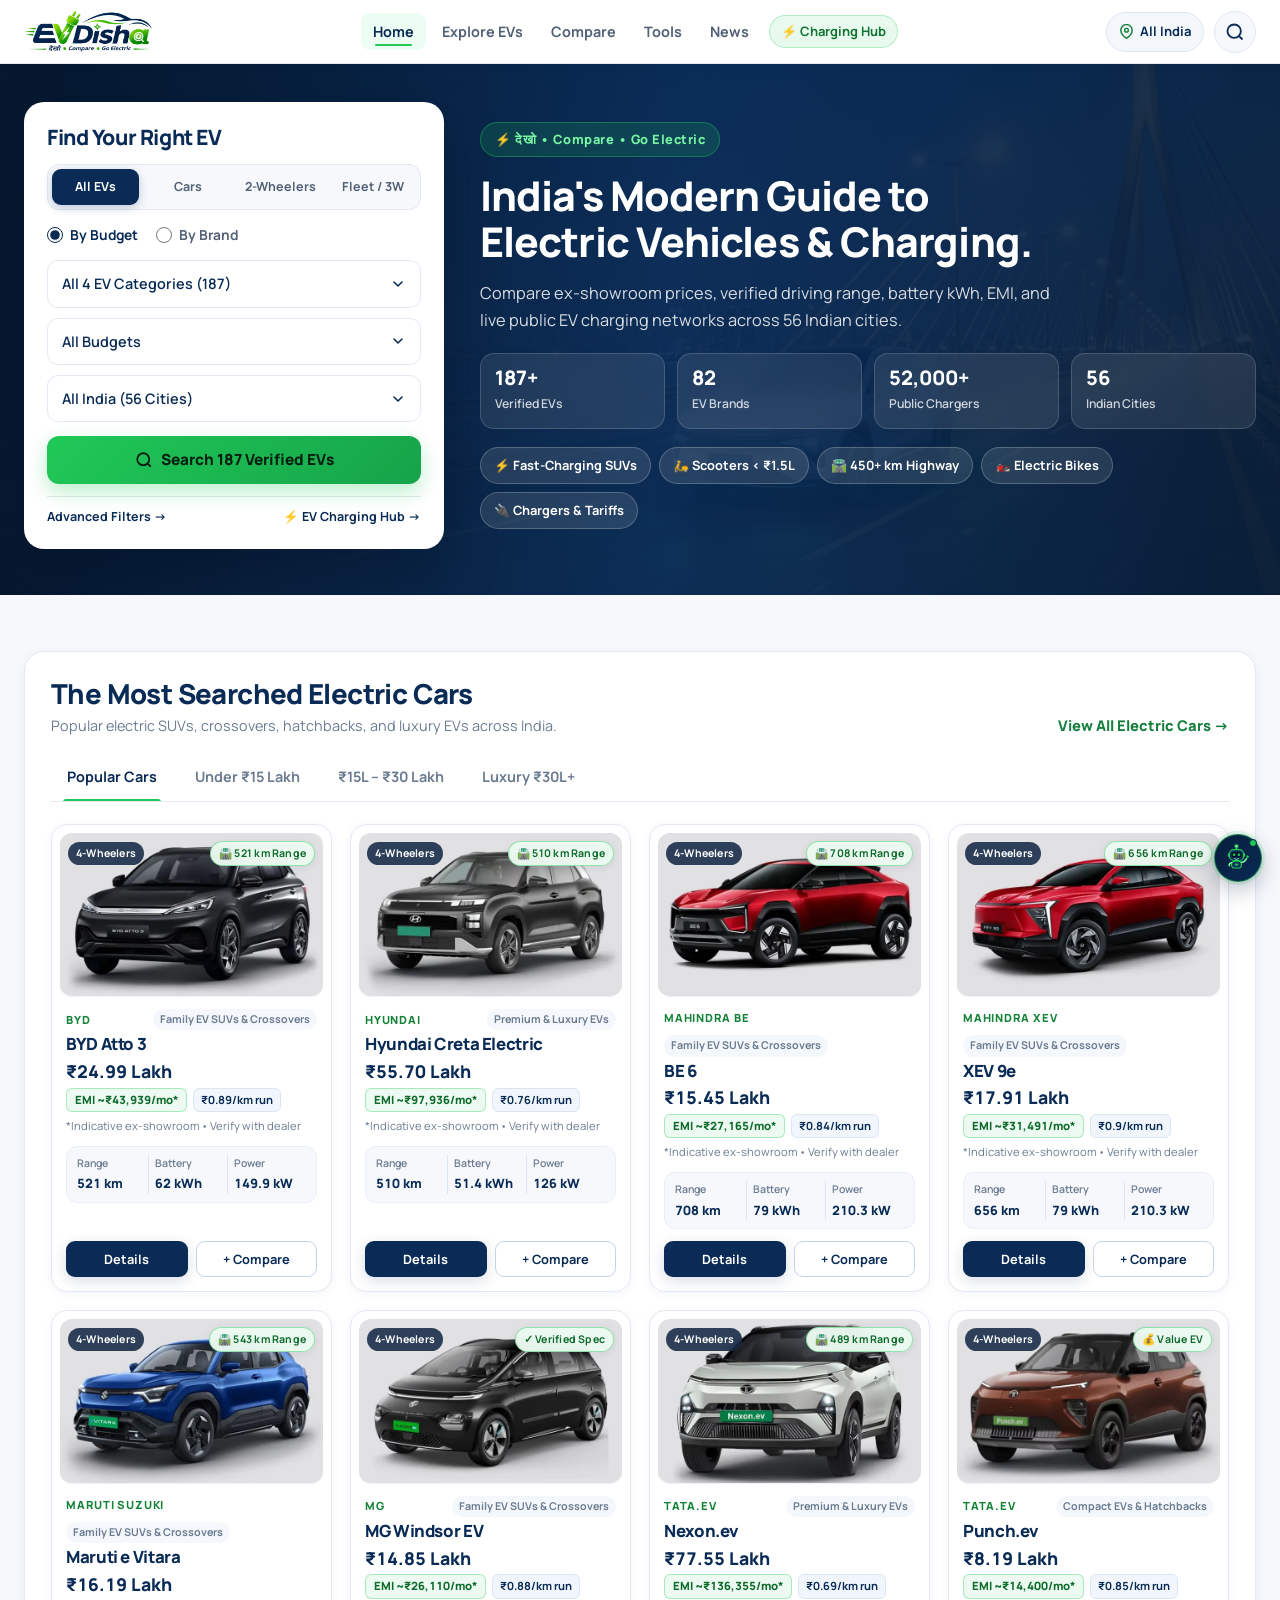
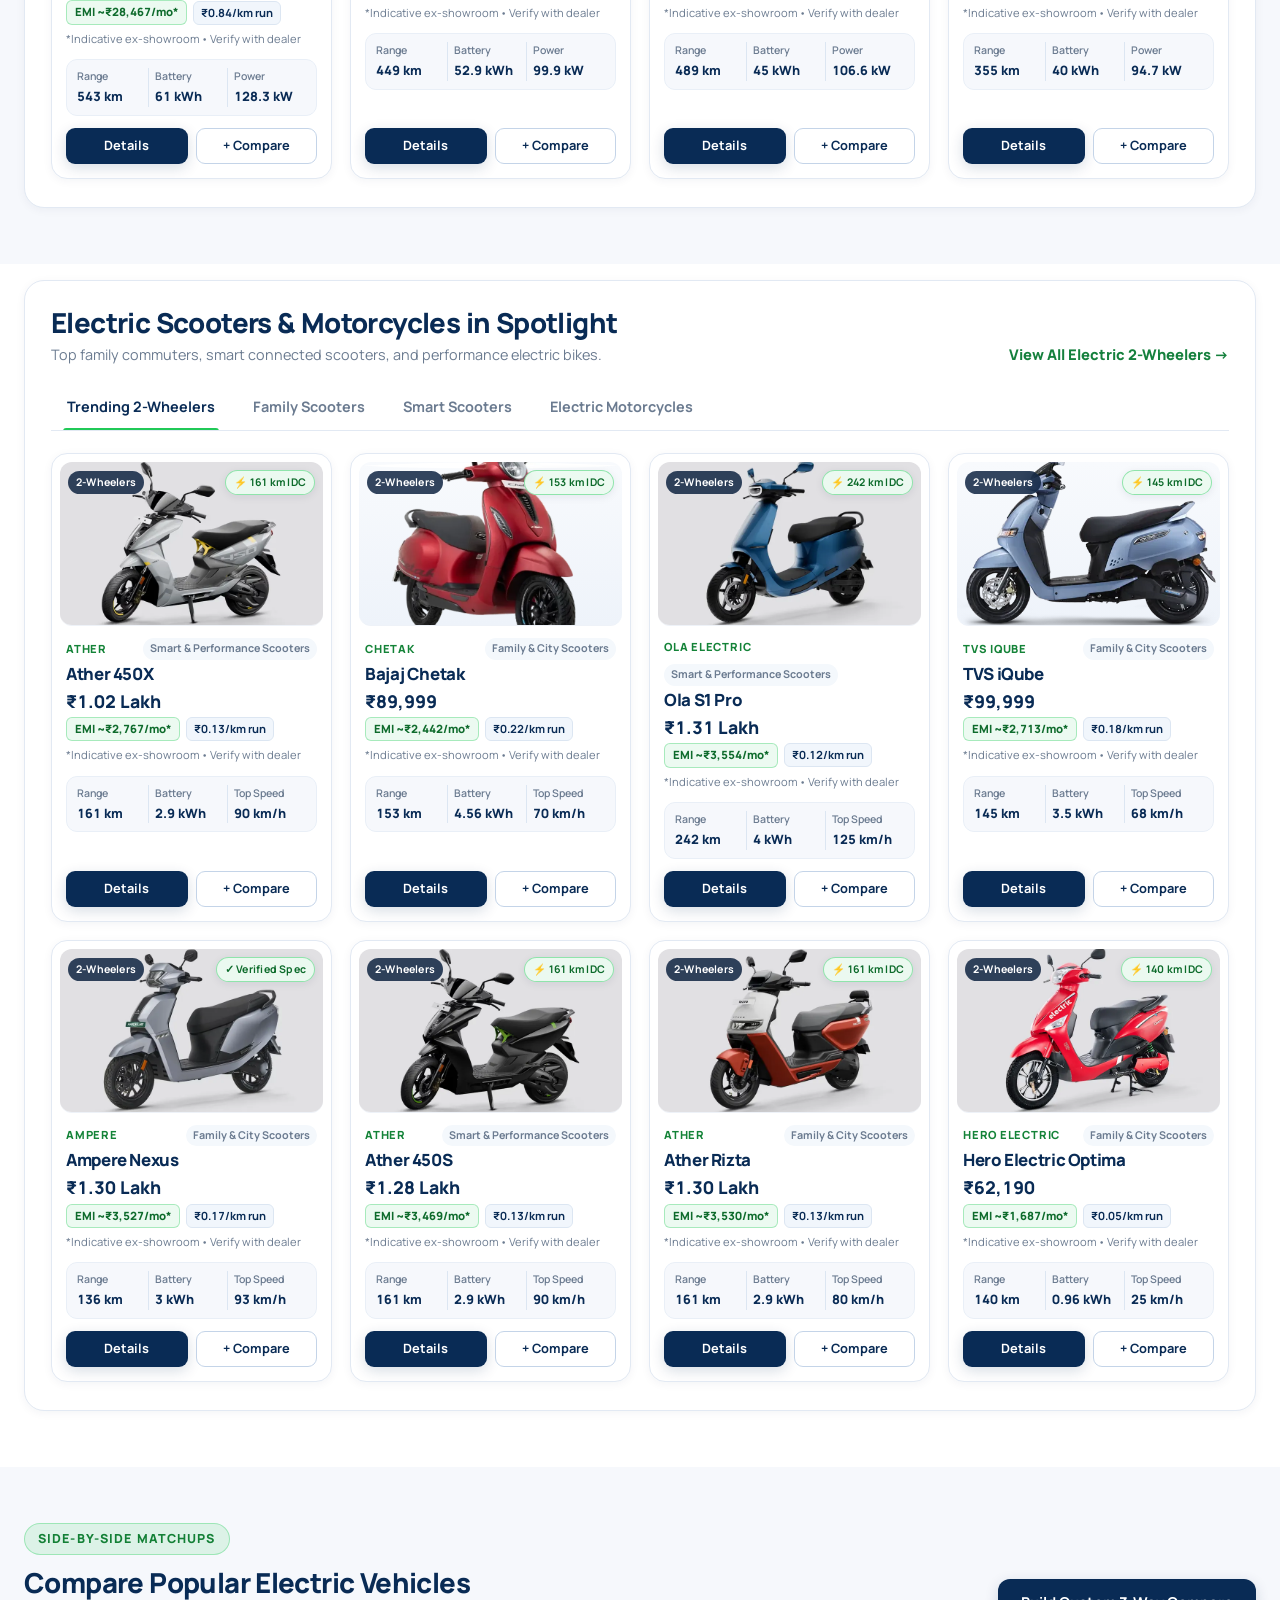
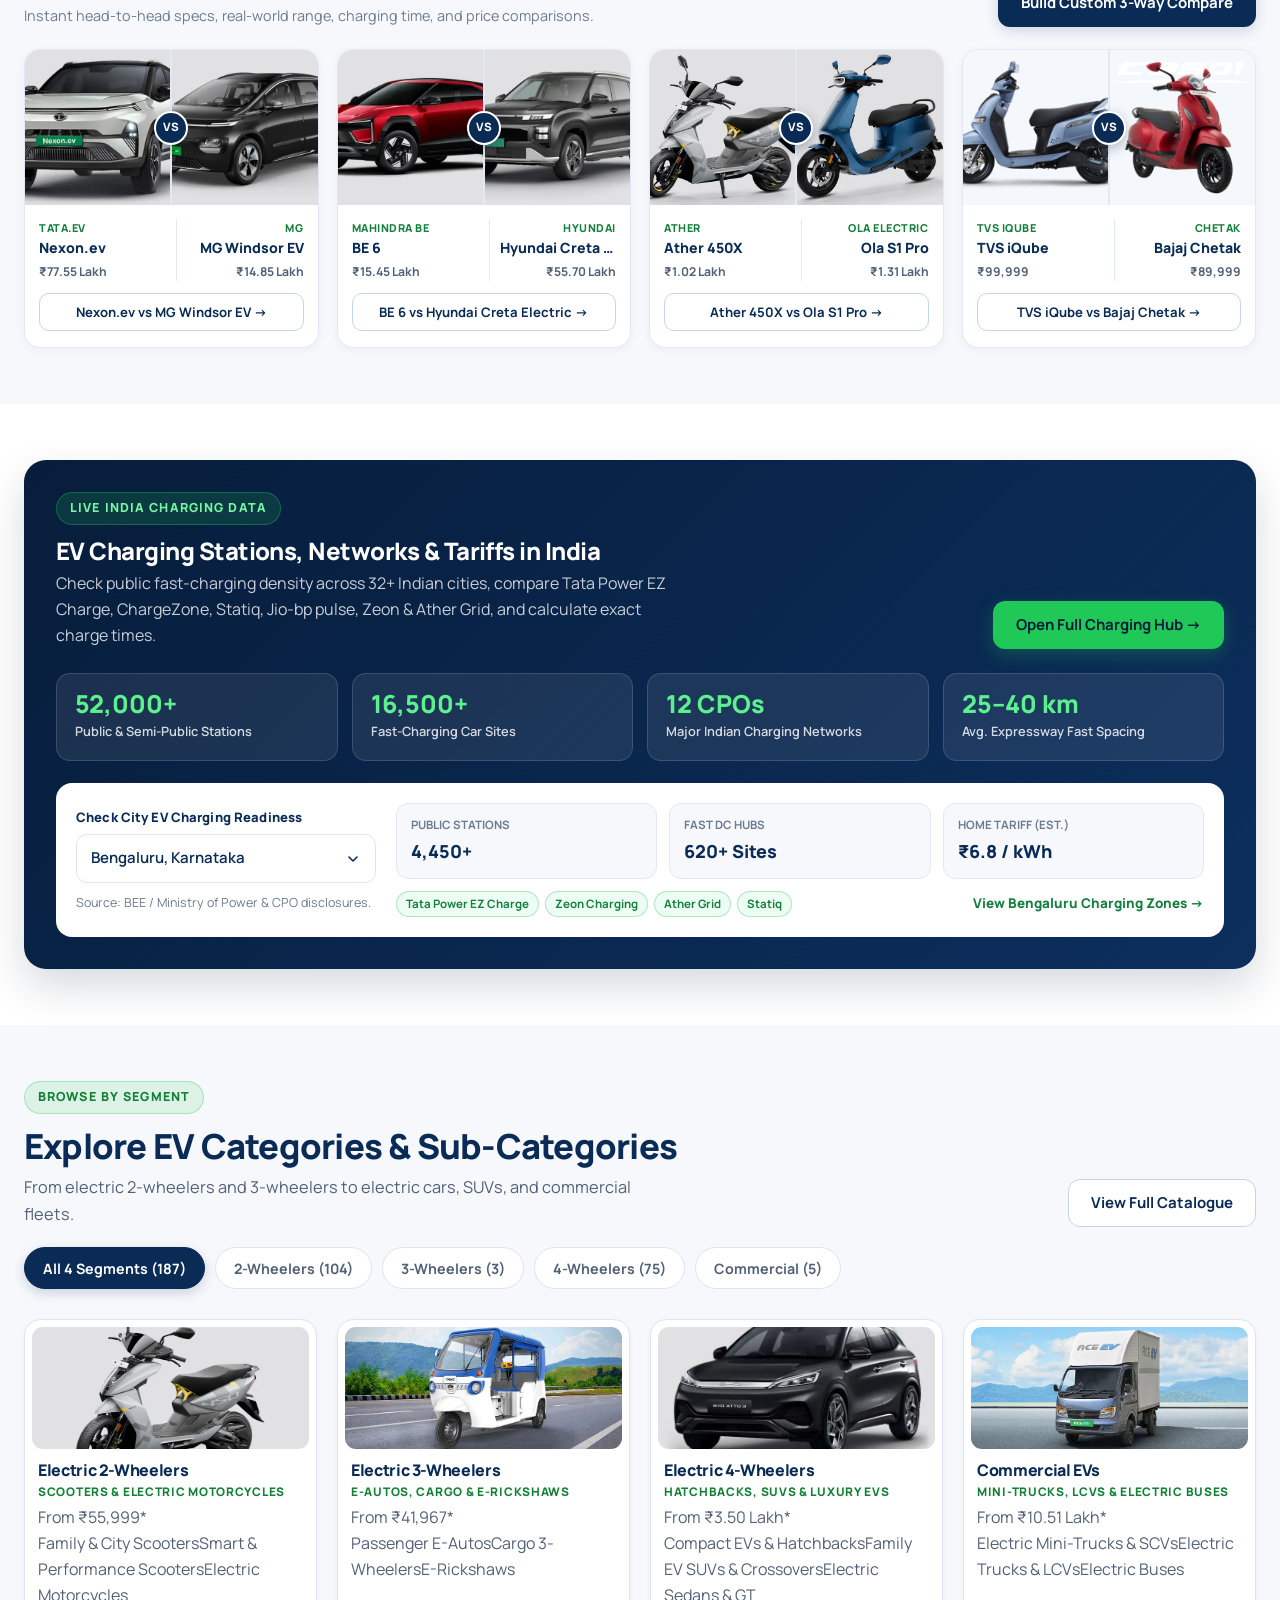
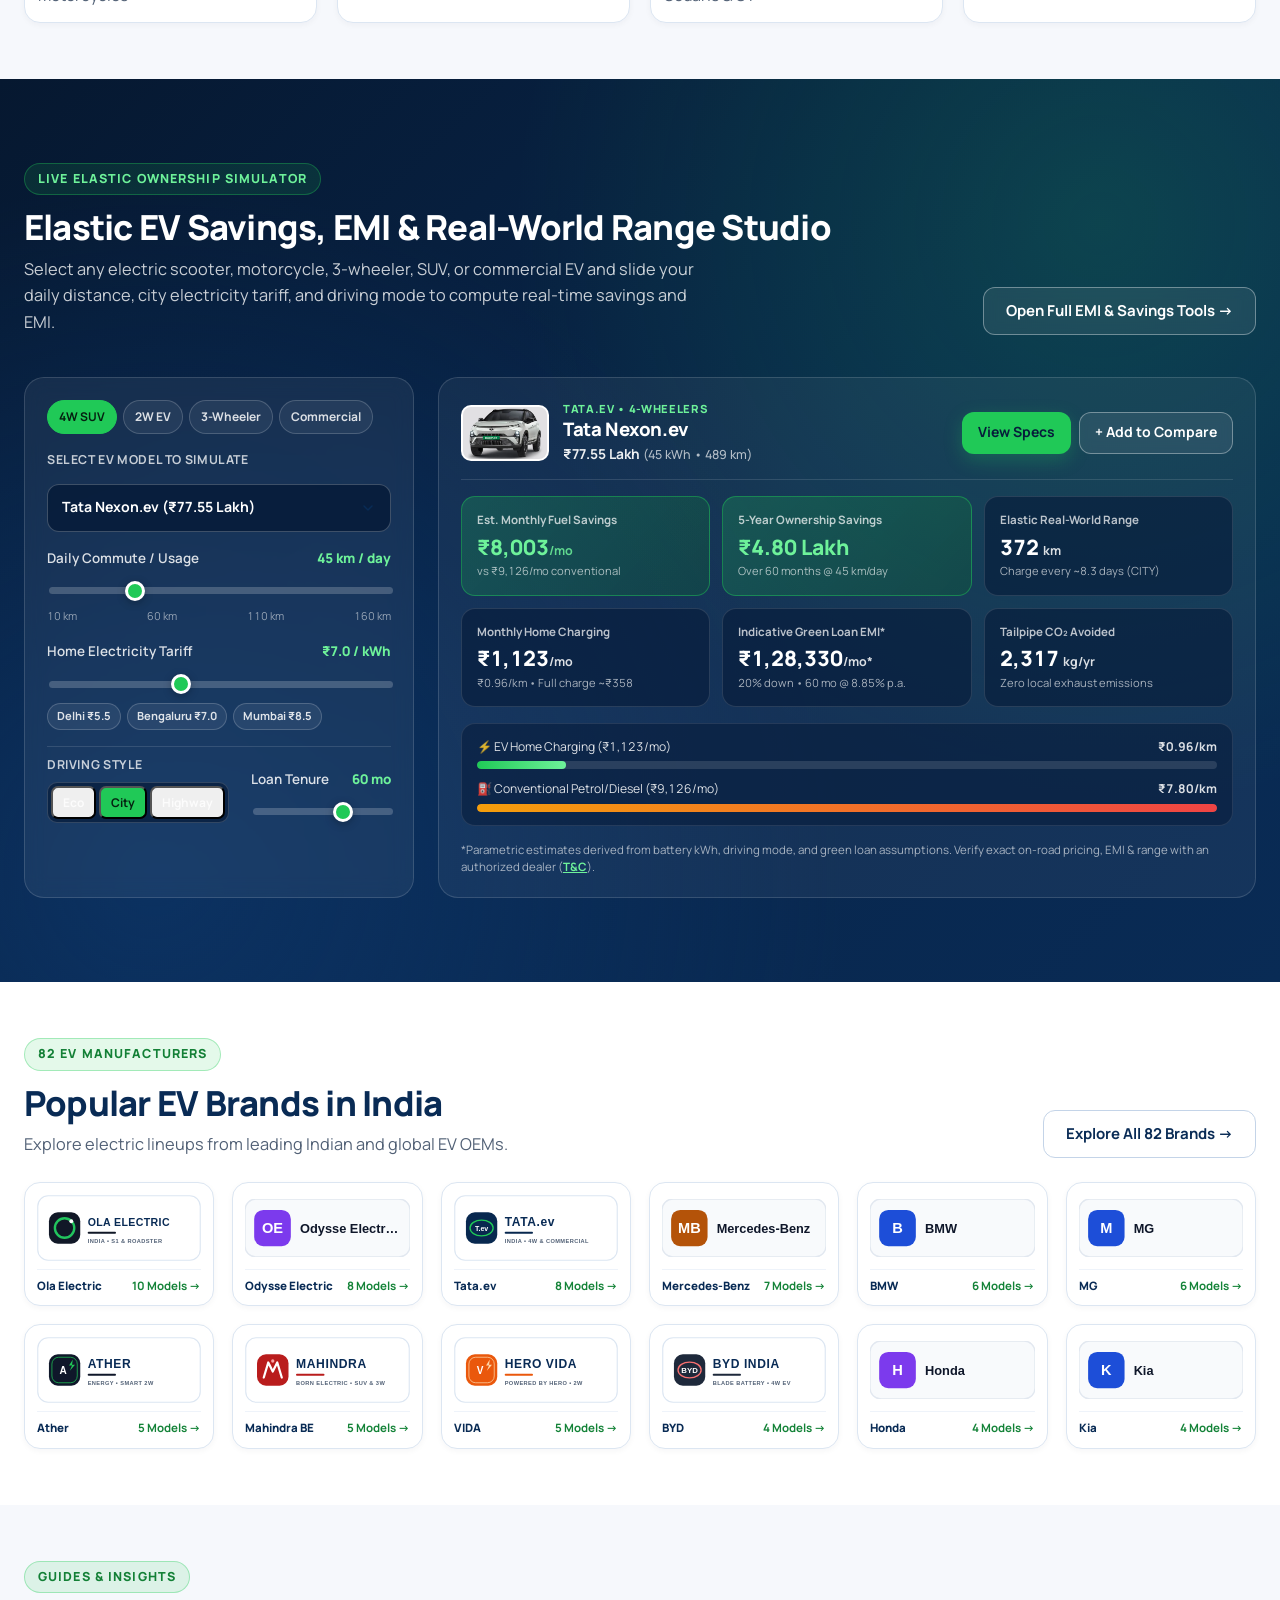
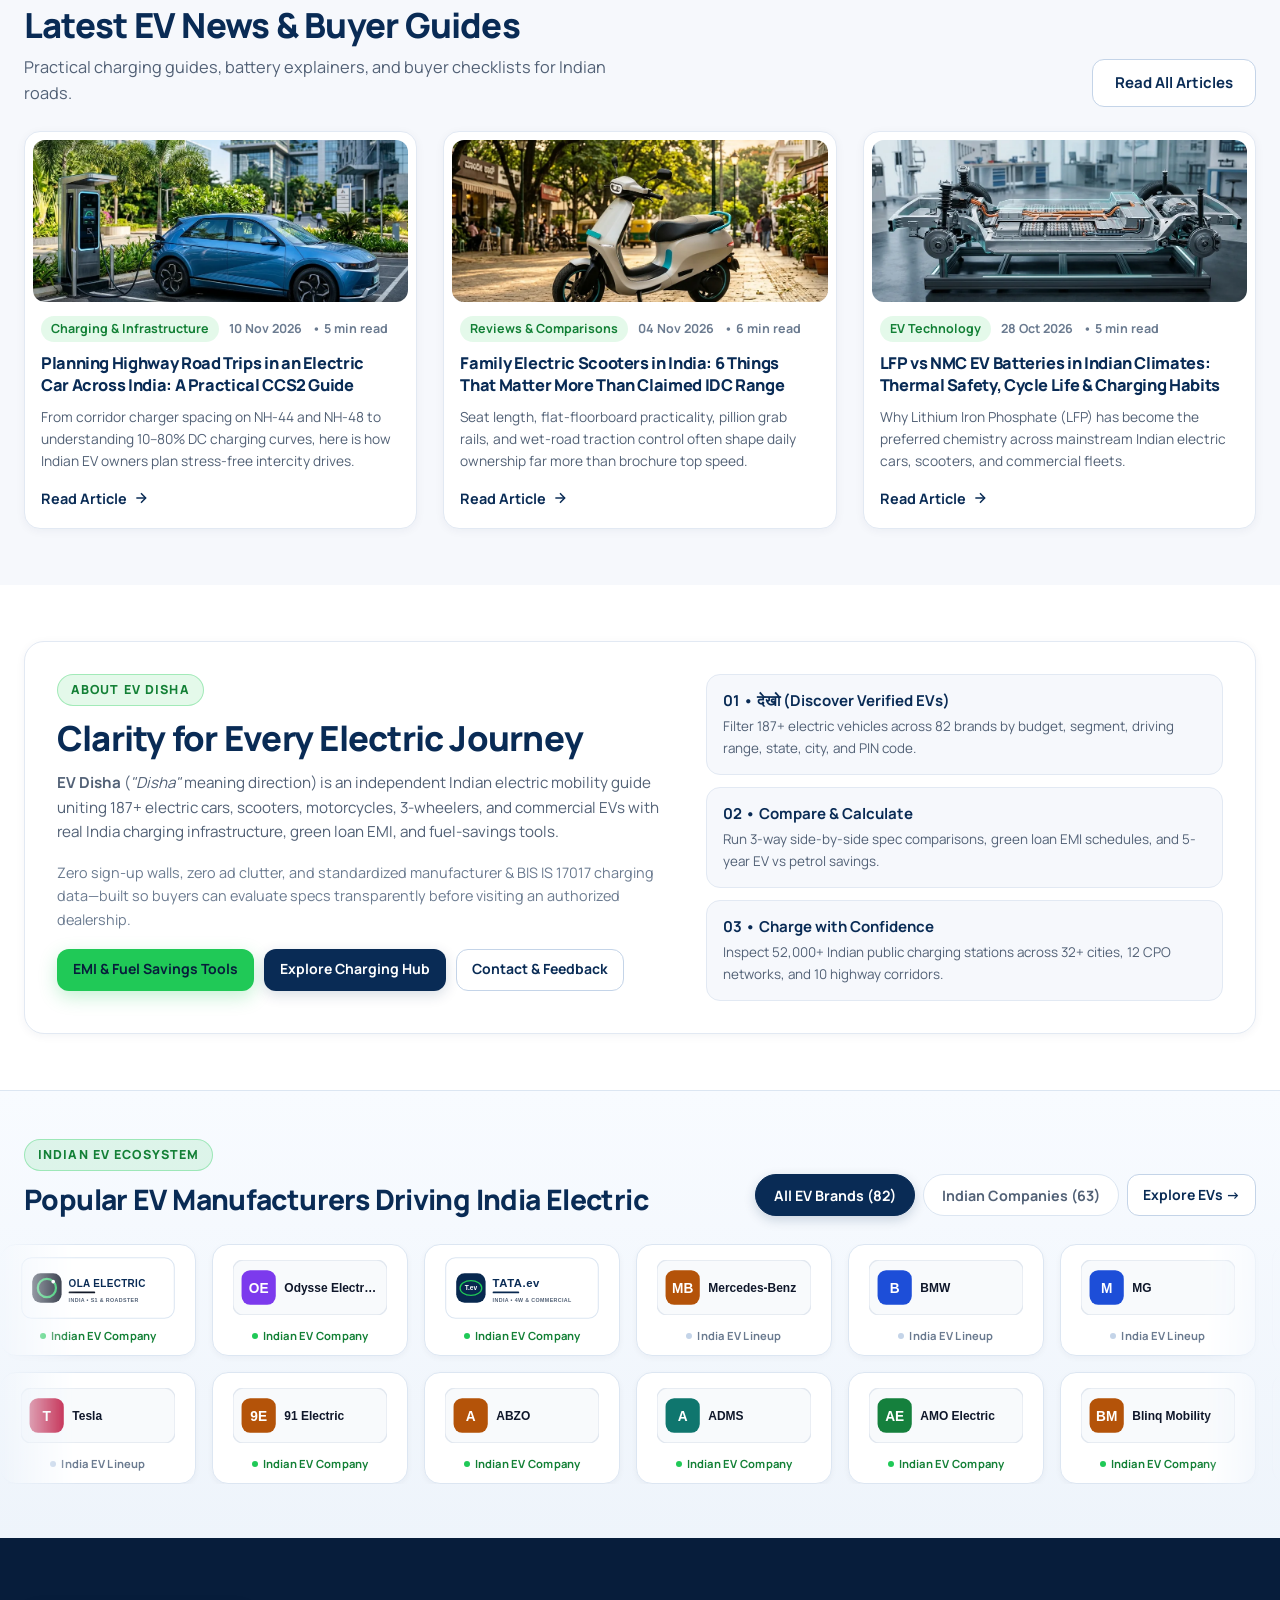
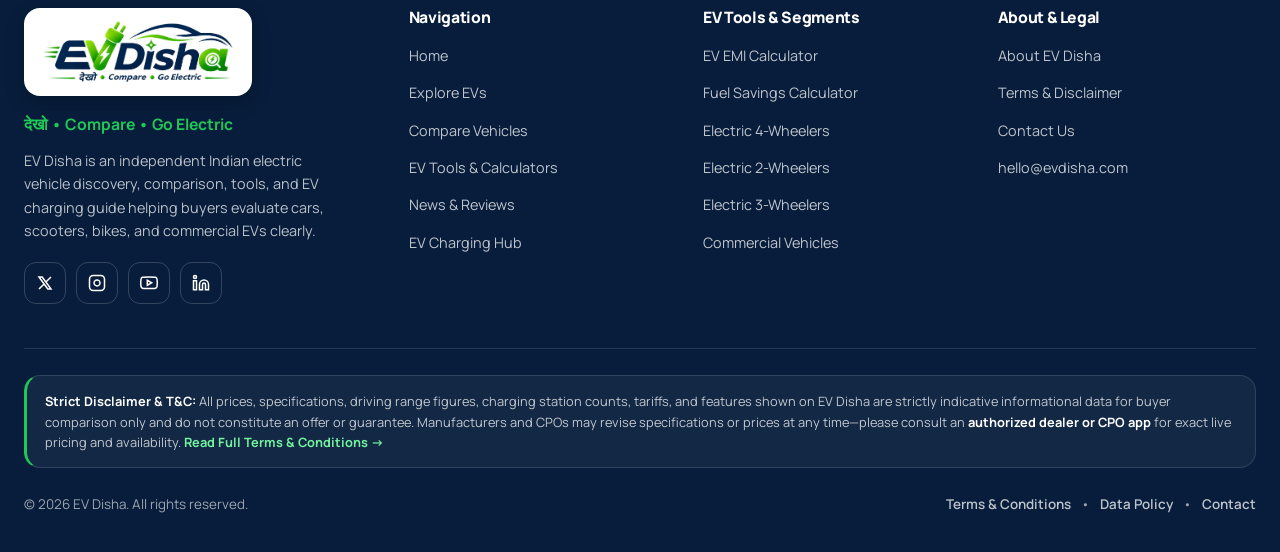
==== index.html @ 1a688e89 "v3.3: Waving-hand robot AI, 30% smaller logo, compact Charging Hub pill, slim top-aligned subpages, " ====
<!DOCTYPE html>
<html lang="en-IN">

<head>
  <meta charset="UTF-8" />
  <meta name="viewport" content="width=device-width, initial-scale=1.0" />
  <title>EV Disha – देखो • Compare • Go Electric | Electric Vehicles &amp; Charging in India</title>
  <meta name="description"
    content="Discover 187+ electric cars, scooters, bikes, and commercial EVs in India on EV Disha. Compare ex-showroom prices, range, battery kWh, EMI, and explore 52,000+ EV charging hubs." />
  <link rel="canonical" href="https://evdisha.com/" />

  <!-- Open Graph Metadata -->
  <meta property="og:site_name" content="EV Disha" />
  <meta property="og:type" content="website" />
  <meta property="og:title" content="EV Disha – Find Your Direction to Electric Mobility" />
  <meta property="og:description"
    content="Discover electric cars, bikes and scooters in India. Compare prices, driving range, battery specs, and EV charging networks." />
  <meta property="og:url" content="https://evdisha.com/" />
  <meta property="og:image" content="https://evdisha.com/assets/images/banners/hero-ev.webp" />

  <!-- Favicon -->
  <link rel="icon" type="image/png" href="assets/images/logo/favicon.png" />

  <!-- Typography: Manrope -->
  <link rel="preconnect" href="https://fonts.googleapis.com" />
  <link rel="preconnect" href="https://fonts.gstatic.com" crossorigin />
  <link href="https://fonts.googleapis.com/css2?family=Manrope:wght@400;500;600;700;800&display=swap"
    rel="stylesheet" />

  <!-- Stylesheets -->
  <link rel="stylesheet" href="assets/css/style.css?v=3.3" />
  <link rel="stylesheet" href="assets/css/responsive.css?v=3.3" />
  <link rel="stylesheet" href="assets/css/modern-ui.css?v=3.3" />

  <!-- JSON-LD Structured Data -->
  <script type="application/ld+json">
  {
    "@context": "https://schema.org",
    "@graph": [
      {
        "@type": "Organization",
        "name": "EV Disha",
        "url": "https://evdisha.com/",
        "logo": "https://evdisha.com/assets/images/logo/ev-disha-logo.webp",
        "slogan": "देखो • Compare • Go Electric",
        "description": "Indian electric vehicle discovery, comparison, and EV charging intelligence platform."
      },
      {
        "@type": "WebSite",
        "name": "EV Disha",
        "url": "https://evdisha.com/",
        "potentialAction": {
          "@type": "SearchAction",
          "target": "https://evdisha.com/explore.html?q={search_term_string}",
          "query-input": "required name=search_term_string"
        }
      }
    ]
  }
  </script>
</head>

<body data-page="home">
  <a href="#main-content" class="skip-link">Skip to main content</a>

  <!-- A. Modern Sticky Header -->
  <header class="site-header">
    <div class="container header-inner">
      <a href="index.html" class="brand-logo" aria-label="EV Disha Home">
        <img src="assets/images/logo/ev-disha-logo.webp" alt="EV Disha – देखो • Compare • Go Electric" width="186" height="62" />
      </a>

      <nav class="primary-nav" id="primary-nav" aria-label="Main navigation">
        <a href="index.html" class="nav-link active" aria-current="page">Home</a>
        <a href="explore.html" class="nav-link">Explore EVs</a>
        <a href="compare.html" class="nav-link">
          <span>Compare</span>
          <span class="nav-compare-badge js-compare-count" hidden>0</span>
        </a>
        <a href="tools.html" class="nav-link">Tools</a>
        <a href="news.html" class="nav-link">News</a>
        <a href="charging.html" class="nav-link nav-link-charging">⚡ Charging Hub</a>
      </nav>

      <div class="header-actions">
        <button type="button" class="icon-btn js-open-search" aria-label="Search electric vehicles, brands, or chargers" title="Search EVs (Ctrl+K)">
          <svg width="20" height="20" viewBox="0 0 24 24" fill="none" stroke="currentColor" stroke-width="2.2" aria-hidden="true">
            <circle cx="11" cy="11" r="8"></circle>
            <line x1="21" y1="21" x2="16.65" y2="16.65"></line>
          </svg>
        </button>
        <button type="button" class="icon-btn mobile-menu-toggle" id="mobile-menu-toggle" aria-label="Toggle navigation menu" aria-expanded="false" aria-controls="primary-nav">
          <svg width="22" height="22" viewBox="0 0 24 24" fill="none" stroke="currentColor" stroke-width="2.2" aria-hidden="true">
            <line x1="3" y1="6" x2="21" y2="6"></line>
            <line x1="3" y1="12" x2="21" y2="12"></line>
            <line x1="3" y1="18" x2="21" y2="18"></line>
          </svg>
        </button>
      </div>
    </div>
  </header>
  <div class="nav-backdrop" id="nav-backdrop"></div>

  <main id="main-content">
    <!-- B. CarDekho-Style Split Hero with Floating Finder Card -->
    <section class="cd-hero" aria-labelledby="hero-heading">
      <div class="cd-hero-bg" aria-hidden="true">
        <img src="assets/images/banners/hero-ev.webp" alt="" width="1600" height="900" fetchpriority="high" />
      </div>
      <div class="container">
        <div class="cd-hero-grid">
          <!-- Floating White EV Finder Card -->
          <div class="cd-finder-card" aria-label="Find your right electric vehicle">
            <h2 class="cd-finder-title">Find Your Right EV</h2>

            <div class="cd-seg-tabs" id="cd-finder-seg-tabs" role="tablist" aria-label="EV segment quick switch">
              <button type="button" class="cd-seg-tab is-active" data-finder-seg="all" role="tab" aria-selected="true">All EVs</button>
              <button type="button" class="cd-seg-tab" data-finder-seg="four-wheelers" role="tab" aria-selected="false">Cars</button>
              <button type="button" class="cd-seg-tab" data-finder-seg="two-wheelers" role="tab" aria-selected="false">2-Wheelers</button>
              <button type="button" class="cd-seg-tab" data-finder-seg="commercial" role="tab" aria-selected="false">Fleet / 3W</button>
            </div>

            <div class="cd-mode-row" role="radiogroup" aria-label="Search mode">
              <label class="cd-mode-radio is-active" id="cd-mode-budget-label">
                <input type="radio" name="finderMode" value="budget" checked />
                <span>By Budget</span>
              </label>
              <label class="cd-mode-radio" id="cd-mode-brand-label">
                <input type="radio" name="finderMode" value="brand" />
                <span>By Brand</span>
              </label>
            </div>

            <form id="hero-quick-search-form" action="explore.html" method="get">
              <div class="cd-finder-fields">
                <div class="form-field">
                  <label for="qs-category" class="sr-only">Vehicle Category</label>
                  <select id="qs-category" name="category" class="form-control">
                    <option value="all">All EV Categories</option>
                  </select>
                </div>

                <div class="form-field" id="qs-budget-wrap">
                  <label for="qs-budget" class="sr-only">Budget Range</label>
                  <select id="qs-budget" name="price" class="form-control">
                    <option value="all">Select Budget</option>
                  </select>
                </div>

                <div class="form-field" id="qs-brand-wrap">
                  <label for="qs-brand" class="sr-only">Brand</label>
                  <select id="qs-brand" name="brand" class="form-control">
                    <option value="all">Select Brand</option>
                  </select>
                </div>

                <div class="form-field">
                  <label for="qs-city" class="sr-only">City Location</label>
                  <select id="qs-city" name="city" class="form-control">
                    <option value="all">All India (56 Cities)</option>
                  </select>
                </div>
              </div>

              <button type="submit" class="btn cd-finder-cta">
                <svg width="18" height="18" viewBox="0 0 24 24" fill="none" stroke="currentColor" stroke-width="2.4"
                  aria-hidden="true">
                  <circle cx="11" cy="11" r="8"></circle>
                  <line x1="21" y1="21" x2="16.65" y2="16.65"></line>
                </svg>
                <span id="qs-submit-label">Search 187 Verified EVs</span>
              </button>
            </form>

            <div class="cd-finder-footer-links">
              <a href="explore.html">Advanced Filters &rarr;</a>
              <a href="charging.html">⚡ EV Charging Hub &rarr;</a>
            </div>
          </div>

          <!-- Editorial Highlight Column -->
          <div class="cd-hero-editorial">
            <div class="cd-hero-badge">⚡ देखो &bull; Compare &bull; Go Electric</div>
            <h1 id="hero-heading">India's Modern Guide to Electric Vehicles &amp; Charging.</h1>
            <p>
              Compare ex-showroom prices, verified driving range, battery kWh, EMI, and live public EV charging networks across 56 Indian cities.
            </p>

            <div class="cd-hero-stats" aria-label="Platform highlights">
              <div class="cd-hero-stat">
                <strong>187+</strong>
                <span>Verified EVs</span>
              </div>
              <div class="cd-hero-stat">
                <strong>82</strong>
                <span>EV Brands</span>
              </div>
              <div class="cd-hero-stat">
                <strong>52,000+</strong>
                <span>Public Chargers</span>
              </div>
              <div class="cd-hero-stat">
                <strong>56</strong>
                <span>Indian Cities</span>
              </div>
            </div>

            <div class="cd-quick-pills-bar" aria-label="Popular EV quick searches">
              <a href="explore.html?q=suv+fast+charging" class="cd-hero-chip">⚡ Fast-Charging SUVs</a>
              <a href="explore.html?q=scooter+under+1.5+lakh" class="cd-hero-chip">🛵 Scooters &lt; ₹1.5L</a>
              <a href="explore.html?q=above+450+km" class="cd-hero-chip">🛣️ 450+ km Highway</a>
              <a href="explore.html?q=motorcycle" class="cd-hero-chip">🏍️ Electric Bikes</a>
              <a href="charging.html" class="cd-hero-chip">🔌 Chargers &amp; Tariffs</a>
            </div>
          </div>
        </div>
      </div>
    </section>

    <!-- C. Most Searched Electric Cars (CarDekho Tabbed Shelf) -->
    <section class="cd-section cd-section-canvas" aria-labelledby="cars-shelf-heading">
      <div class="container">
        <div class="cd-shelf-box">
          <div class="cd-shelf-head">
            <div>
              <h2 id="cars-shelf-heading">The Most Searched Electric Cars</h2>
              <p>Popular electric SUVs, crossovers, hatchbacks, and luxury EVs across India.</p>
            </div>
            <a href="explore.html?category=four-wheelers" class="cd-view-all-link">View All Electric Cars &rarr;</a>
          </div>

          <div class="cd-tab-strip" id="home-cars-tabs" role="tablist" aria-label="Filter electric cars by budget">
            <button type="button" class="cd-tab-btn is-active" data-car-tab="all" role="tab" aria-selected="true">Popular Cars</button>
            <button type="button" class="cd-tab-btn" data-car-tab="under-15l" role="tab" aria-selected="false">Under ₹15 Lakh</button>
            <button type="button" class="cd-tab-btn" data-car-tab="15l-30l" role="tab" aria-selected="false">₹15L – ₹30 Lakh</button>
            <button type="button" class="cd-tab-btn" data-car-tab="above-30l" role="tab" aria-selected="false">Luxury ₹30L+</button>
          </div>

          <div id="home-cars-grid" class="vehicles-grid vehicles-grid-compact" aria-live="polite"></div>
        </div>
      </div>
    </section>

    <!-- D. Popular Electric 2-Wheelers (BikeDekho Tabbed Shelf) -->
    <section class="cd-section" style="padding-top:16px;" aria-labelledby="twowheelers-shelf-heading">
      <div class="container">
        <div class="cd-shelf-box">
          <div class="cd-shelf-head">
            <div>
              <h2 id="twowheelers-shelf-heading">Electric Scooters &amp; Motorcycles in Spotlight</h2>
              <p>Top family commuters, smart connected scooters, and performance electric bikes.</p>
            </div>
            <a href="explore.html?category=two-wheelers" class="cd-view-all-link">View All Electric 2-Wheelers &rarr;</a>
          </div>

          <div class="cd-tab-strip" id="home-2w-tabs" role="tablist" aria-label="Filter electric two-wheelers by type">
            <button type="button" class="cd-tab-btn is-active" data-2w-tab="all" role="tab" aria-selected="true">Trending 2-Wheelers</button>
            <button type="button" class="cd-tab-btn" data-2w-tab="family-scooters" role="tab" aria-selected="false">Family Scooters</button>
            <button type="button" class="cd-tab-btn" data-2w-tab="smart-scooters" role="tab" aria-selected="false">Smart Scooters</button>
            <button type="button" class="cd-tab-btn" data-2w-tab="bikes" role="tab" aria-selected="false">Electric Motorcycles</button>
          </div>

          <div id="home-trending-grid" class="vehicles-grid vehicles-grid-compact" aria-live="polite"></div>
        </div>
      </div>
    </section>

    <!-- E. CarDekho-Signature Popular EV "VS" Comparisons -->
    <section class="cd-section cd-section-canvas" aria-labelledby="vs-compare-heading">
      <div class="container">
        <div class="cd-shelf-head" style="margin-bottom:22px;">
          <div>
            <span class="eyebrow">Side-by-Side Matchups</span>
            <h2 id="vs-compare-heading">Compare Popular Electric Vehicles</h2>
            <p>Instant head-to-head specs, real-world range, charging time, and price comparisons.</p>
          </div>
          <a href="compare.html" class="btn btn-navy">Build Custom 3-Way Compare</a>
        </div>

        <div id="home-vs-grid" class="cd-vs-grid" aria-live="polite"></div>
      </div>
    </section>

    <!-- F. India EV Charging Network Preview (Powered by assets/data/charging.json) -->
    <section class="cd-section" aria-labelledby="charging-preview-heading">
      <div class="container">
        <div class="chg-preview-shell">
          <div class="chg-preview-top">
            <div>
              <span class="eyebrow" style="color:#79F6A4; background:rgba(32,201,87,0.16); border-color:rgba(32,201,87,0.35);">Live India Charging Data</span>
              <h2 id="charging-preview-heading">EV Charging Stations, Networks &amp; Tariffs in India</h2>
              <p>
                Check public fast-charging density across 32+ Indian cities, compare Tata Power EZ Charge, ChargeZone, Statiq, Jio-bp pulse, Zeon &amp; Ather Grid, and calculate exact charge times.
              </p>
            </div>
            <a href="charging.html" class="btn btn-primary">Open Full Charging Hub &rarr;</a>
          </div>

          <div class="chg-kpi-strip" id="home-charging-kpis">
            <!-- Populated from assets/data/charging.json -->
          </div>

          <div class="chg-preview-finder">
            <div>
              <label for="home-charging-city-select" class="form-label" style="color:var(--color-navy); font-weight:800; margin-bottom:6px; display:block;">
                Check City EV Charging Readiness
              </label>
              <select id="home-charging-city-select" class="form-control" style="min-height:44px; border-radius:11px;">
                <option value="bengaluru">Bengaluru, Karnataka</option>
              </select>
              <div style="margin-top:10px; font-size:0.78rem; color:var(--color-muted);">
                Source: BEE / Ministry of Power &amp; CPO disclosures.
              </div>
            </div>
            <div id="home-charging-city-output" aria-live="polite">
              <!-- Populated from assets/data/charging.json -->
            </div>
          </div>
        </div>
      </div>
    </section>

    <!-- G. Browse by Vehicle Segment & Sub-Categories -->
    <section class="cd-section cd-section-canvas" aria-labelledby="categories-heading">
      <div class="container">
        <div class="section-header" style="margin-bottom:20px;">
          <div>
            <span class="eyebrow">Browse by Segment</span>
            <h2 id="categories-heading" class="section-title">Explore EV Categories &amp; Sub-Categories</h2>
            <p class="section-subtitle">From electric 2-wheelers and 3-wheelers to electric cars, SUVs, and commercial fleets.</p>
          </div>
          <a href="explore.html" class="btn btn-outline">View Full Catalogue</a>
        </div>

        <div id="home-category-tabs" class="segment-filter-pills" role="group" aria-label="Filter category showcase">
        </div>

        <div id="home-categories-grid" class="categories-bento-grid" aria-live="polite">
          <!-- Rendered dynamically from assets/data/categories.json -->
        </div>
      </div>
    </section>

    <!-- H. Interactive Elastic EV Savings, EMI & Real-World Range Studio -->
    <section class="section elastic-studio-section" id="elastic-studio-section"
      aria-labelledby="elastic-studio-heading">
      <div class="container">
        <div class="section-header elastic-studio-top">
          <div>
            <span class="eyebrow elastic-eyebrow">Live Elastic Ownership Simulator</span>
            <h2 id="elastic-studio-heading" class="section-title" style="color:#FFFFFF;">Elastic EV Savings, EMI &amp;
              Real-World Range Studio</h2>
            <p class="section-subtitle" style="color:rgba(255,255,255,0.78); max-width:680px;">
              Select any electric scooter, motorcycle, 3-wheeler, SUV, or commercial EV and slide your daily distance,
              city electricity tariff, and driving mode to compute real-time savings and EMI.
            </p>
          </div>
          <a href="tools.html#emi-calculator" class="btn btn-outline-light">Open Full EMI &amp; Savings Tools &rarr;</a>
        </div>

        <div id="home-elastic-studio">
          <!-- Populated dynamically by home.js -->
        </div>
      </div>
    </section>

    <!-- I. Popular EV Brands -->
    <section class="cd-section" aria-labelledby="brands-heading">
      <div class="container">
        <div class="section-header" style="margin-bottom:24px;">
          <div>
            <span class="eyebrow">82 EV Manufacturers</span>
            <h2 id="brands-heading" class="section-title">Popular EV Brands in India</h2>
            <p class="section-subtitle">Explore electric lineups from leading Indian and global EV OEMs.</p>
          </div>
          <a href="explore.html" class="btn btn-outline">Explore All 82 Brands &rarr;</a>
        </div>

        <div id="home-brands-grid" class="brands-logo-grid">
          <!-- Rendered dynamically from assets/data/brands.json -->
        </div>
      </div>
    </section>

    <!-- J. Latest EV News & Charging Guides -->
    <section class="cd-section cd-section-canvas" aria-labelledby="news-heading">
      <div class="container">
        <div class="section-header" style="margin-bottom:24px;">
          <div>
            <span class="eyebrow">Guides &amp; Insights</span>
            <h2 id="news-heading" class="section-title">Latest EV News &amp; Buyer Guides</h2>
            <p class="section-subtitle">Practical charging guides, battery explainers, and buyer checklists for Indian roads.</p>
          </div>
          <a href="news.html" class="btn btn-outline">Read All Articles</a>
        </div>

        <div id="home-news-grid" class="news-grid">
          <!-- Rendered dynamically from assets/data/news.json -->
        </div>
      </div>
    </section>

    <!-- K. About EV Disha (Merged into Home Bottom) -->
    <section class="cd-section" id="about-evdisha" aria-labelledby="about-home-heading">
      <div class="container">
        <div class="home-about-shell" id="data-methodology">
          <div class="home-about-grid">
            <div>
              <span class="eyebrow">About EV Disha</span>
              <h2 id="about-home-heading" class="section-title" style="margin-bottom:12px;">Clarity for Every Electric Journey</h2>
              <p style="font-size:0.95rem; color:var(--color-body);">
                <strong>EV Disha</strong> (<em>"Disha"</em> meaning direction) is an independent Indian electric mobility guide uniting 187+ electric cars, scooters, motorcycles, 3-wheelers, and commercial EVs with real India charging infrastructure, green loan EMI, and fuel-savings tools.
              </p>
              <p style="font-size:0.9rem; color:var(--color-muted);">
                Zero sign-up walls, zero ad clutter, and standardized manufacturer &amp; BIS IS 17017 charging data—built so buyers can evaluate specs transparently before visiting an authorized dealership.
              </p>
              <div style="display:flex; gap:10px; flex-wrap:wrap; margin-top:18px;">
                <a href="tools.html" class="btn btn-sm btn-primary">EMI &amp; Fuel Savings Tools</a>
                <a href="charging.html" class="btn btn-sm btn-navy">Explore Charging Hub</a>
                <a href="contact.html" class="btn btn-sm btn-outline">Contact &amp; Feedback</a>
              </div>
            </div>

            <div class="home-about-pillars">
              <div class="home-about-pillar">
                <strong>01 &bull; देखो (Discover Verified EVs)</strong>
                <p>Filter 187+ electric vehicles across 82 brands by budget, segment, driving range, state, city, and PIN code.</p>
              </div>
              <div class="home-about-pillar">
                <strong>02 &bull; Compare &amp; Calculate</strong>
                <p>Run 3-way side-by-side spec comparisons, green loan EMI schedules, and 5-year EV vs petrol savings.</p>
              </div>
              <div class="home-about-pillar">
                <strong>03 &bull; Charge with Confidence</strong>
                <p>Inspect 52,000+ Indian public charging stations across 32+ cities, 12 CPO networks, and 10 highway corridors.</p>
              </div>
            </div>
          </div>
        </div>
      </div>
    </section>
  </main>

  <!-- Footer -->
  <footer class="site-footer">
    <div class="container">
      <div class="footer-grid">
        <div class="footer-col">
          <a href="index.html" class="footer-logo-plate" aria-label="EV Disha Home">
            <img src="assets/images/logo/ev-disha-logo.webp" alt="EV Disha – देखो • Compare • Go Electric" width="192" height="64" />
          </a>
          <div class="footer-tagline">देखो &bull; Compare &bull; Go Electric</div>
          <p class="footer-desc">
            EV Disha is an independent Indian electric vehicle discovery, comparison, tools, and EV charging guide helping buyers evaluate cars, scooters, bikes, and commercial EVs clearly.
          </p>
          <div class="social-links" aria-label="Social media channels">
            <a href="contact.html#social-channels" class="social-link" aria-label="EV Disha on X (Twitter)" title="Official Social Channels">
              <svg width="18" height="18" viewBox="0 0 24 24" fill="none" stroke="currentColor" stroke-width="2" aria-hidden="true"><path d="M4 4l11.733 16h4.267l-11.733 -16z"></path><path d="M4 20l6.768 -6.768m2.46 -2.46l6.772 -6.772"></path></svg>
            </a>
            <a href="contact.html#social-channels" class="social-link" aria-label="EV Disha on Instagram" title="Official Social Channels">
              <svg width="18" height="18" viewBox="0 0 24 24" fill="none" stroke="currentColor" stroke-width="2" aria-hidden="true"><rect x="2" y="2" width="20" height="20" rx="5" ry="5"></rect><path d="M16 11.37A4 4 0 1 1 12.63 8 4 4 0 0 1 16 11.37z"></path><line x1="17.5" y1="6.5" x2="17.51" y2="6.5"></line></svg>
            </a>
            <a href="contact.html#social-channels" class="social-link" aria-label="EV Disha on YouTube" title="Official Social Channels">
              <svg width="18" height="18" viewBox="0 0 24 24" fill="none" stroke="currentColor" stroke-width="2" aria-hidden="true"><path d="M22.54 6.42a2.78 2.78 0 0 0-1.94-2C18.88 4 12 4 12 4s-6.88 0-8.6.46a2.78 2.78 0 0 0-1.94 2A29 29 0 0 0 1 11.75a29 29 0 0 0 .46 5.33A2.78 2.78 0 0 0 3.4 19c1.72.46 8.6.46 8.6.46s6.88 0 8.6-.46a2.78 2.78 0 0 0 1.94-2 29 29 0 0 0 .46-5.25 29 29 0 0 0-.46-5.33z"></path><polygon points="9.75 15.02 15.5 11.75 9.75 8.48 9.75 15.02"></polygon></svg>
            </a>
            <a href="contact.html#social-channels" class="social-link" aria-label="EV Disha on LinkedIn" title="Official Social Channels">
              <svg width="18" height="18" viewBox="0 0 24 24" fill="none" stroke="currentColor" stroke-width="2" aria-hidden="true"><path d="M16 8a6 6 0 0 1 6 6v7h-4v-7a2 2 0 0 0-2-2 2 2 0 0 0-2 2v7h-4v-7a6 6 0 0 1 6-6z"></path><rect x="2" y="9" width="4" height="12"></rect><circle cx="4" cy="4" r="2"></circle></svg>
            </a>
          </div>
        </div>

        <div class="footer-col">
          <h3>Navigation</h3>
          <ul class="footer-links">
            <li><a href="index.html">Home</a></li>
            <li><a href="explore.html">Explore EVs</a></li>
            <li><a href="compare.html">Compare Vehicles</a></li>
            <li><a href="tools.html">EV Tools &amp; Calculators</a></li>
            <li><a href="news.html">News &amp; Reviews</a></li>
            <li><a href="charging.html">EV Charging Hub</a></li>
          </ul>
        </div>

        <div class="footer-col">
          <h3>EV Tools &amp; Segments</h3>
          <ul class="footer-links">
            <li><a href="tools.html#emi-calculator">EV EMI Calculator</a></li>
            <li><a href="tools.html#fuel-savings">Fuel Savings Calculator</a></li>
            <li><a href="explore.html?category=four-wheelers">Electric 4-Wheelers</a></li>
            <li><a href="explore.html?category=two-wheelers">Electric 2-Wheelers</a></li>
            <li><a href="explore.html?category=three-wheelers">Electric 3-Wheelers</a></li>
            <li><a href="explore.html?category=commercial">Commercial Vehicles</a></li>
          </ul>
        </div>

        <div class="footer-col">
          <h3>About &amp; Legal</h3>
          <ul class="footer-links">
            <li><a href="index.html#about-evdisha">About EV Disha</a></li>
            <li><a href="terms.html">Terms &amp; Disclaimer</a></li>
            <li><a href="contact.html">Contact Us</a></li>
            <li><a href="mailto:hello@evdisha.com">hello@evdisha.com</a></li>
          </ul>
        </div>
      </div>

      <div class="footer-disclaimer-box" role="note">
        <strong>Strict Disclaimer &amp; T&amp;C:</strong> All prices, specifications, driving range figures, charging station counts, tariffs, and features shown on EV Disha are strictly indicative informational data for buyer comparison only and do not constitute an offer or guarantee. Manufacturers and CPOs may revise specifications or prices at any time—please consult an <strong>authorized dealer or CPO app</strong> for exact live pricing and availability. <a href="terms.html">Read Full Terms &amp; Conditions &rarr;</a>
      </div>

      <div class="footer-bottom">
        <span>&copy; 2026 EV Disha. All rights reserved.</span>
        <div class="footer-legal-links">
          <a href="terms.html">Terms &amp; Conditions</a>
          <span aria-hidden="true">&bull;</span>
          <a href="index.html#data-methodology">Data Policy</a>
          <span aria-hidden="true">&bull;</span>
          <a href="contact.html">Contact</a>
        </div>
      </div>
    </div>
  </footer>

  <!-- Scripts -->
  <script src="assets/js/main.js?v=3.3" defer></script>
  <script src="assets/js/ai-agent.js?v=3.3" defer></script>
  <script src="assets/js/filters.js?v=3.3" defer></script>
  <script src="assets/js/home.js?v=3.3" defer></script>
</body>

</html>
---- assets/css/style.css ----
/* ==========================================================================
   EV Disha – Electric Mobility Discovery & Comparison Platform
   Core Design System & Component Styles (style.css)
   Palette:
     Primary Navy:     #092B55
     Electric Green:   #20C957
     Dark Navy:        #071D3B
     White:            #FFFFFF
     Light Background: #F4F8FC
     Body Text:        #526176
   ========================================================================== */

:root {
  --color-navy: #092B55;
  --color-navy-mid: #0E3B73;
  --color-dark-navy: #071D3B;
  --color-green: #20C957;
  --color-green-hover: #1AB34B;
  --color-green-soft: rgba(32, 201, 87, 0.12);
  --color-green-border: rgba(32, 201, 87, 0.34);
  --color-white: #FFFFFF;
  --color-bg-light: #F4F8FC;
  --color-surface-alt: #EAF2FB;
  --color-body: #526176;
  --color-muted: #6B7B90;
  --color-border: #DCE6F2;
  --color-border-strong: #C4D4E8;
  --color-warning-bg: #FFFBEB;
  --color-warning-border: #FDE68A;
  --color-warning-text: #92400E;
  --color-danger: #DC2626;

  --font-sans: 'Manrope', 'Inter', -apple-system, BlinkMacSystemFont, 'Segoe UI', Roboto, sans-serif;

  --radius-xs: 8px;
  --radius-sm: 12px;
  --radius-md: 16px;
  --radius-lg: 20px;
  --radius-xl: 26px;
  --radius-pill: 999px;

  --shadow-xs: 0 2px 6px rgba(7, 29, 59, 0.04);
  --shadow-sm: 0 6px 18px rgba(7, 29, 59, 0.06);
  --shadow-md: 0 14px 34px rgba(7, 29, 59, 0.09);
  --shadow-lg: 0 22px 50px rgba(7, 29, 59, 0.15);

  --transition-fast: 180ms cubic-bezier(0.22, 1, 0.36, 1);
  --transition-base: 280ms cubic-bezier(0.22, 1, 0.36, 1);

  --header-height: 86px;
  --container-max: 1280px;
}

/* Reset & Base */
*,
*::before,
*::after {
  box-sizing: border-box;
}

[hidden] {
  display: none !important;
}

/* Prevent wide content inside grid tracks from stretching mobile viewports */
.explore-layout>*,
.details-hero-grid>*,
.specs-sections-grid>*,
.contact-grid>*,
.vehicles-grid>*,
.categories-grid>*,
.news-grid>*,
.brands-directory-grid>*,
.compare-slots-grid>*,
.footer-grid>* {
  min-width: 0;
}

html {
  scroll-behavior: smooth;
  -webkit-text-size-adjust: 100%;
  overflow-x: clip;
}

body {
  margin: 0;
  font-family: var(--font-sans);
  font-size: 16px;
  line-height: 1.62;
  color: var(--color-body);
  background-color: var(--color-white);
  overflow-x: clip;
  -webkit-font-smoothing: antialiased;
  -moz-osx-font-smoothing: grayscale;
  -webkit-tap-highlight-color: rgba(32, 201, 87, 0.14);
}

body.nav-open,
body.modal-open {
  overflow: hidden;
}

img,
svg {
  max-width: 100%;
  display: block;
}

a {
  color: inherit;
  text-decoration: none;
  transition: color var(--transition-fast);
}

button,
input,
select,
textarea {
  font: inherit;
  color: inherit;
}

button {
  cursor: pointer;
}

h1,
h2,
h3,
h4,
h5,
h6 {
  margin: 0 0 0.5em;
  color: var(--color-navy);
  font-weight: 800;
  line-height: 1.18;
  letter-spacing: -0.022em;
  text-wrap: balance;
}

p {
  margin: 0 0 1rem;
}

p:last-child {
  margin-bottom: 0;
}

ul,
ol {
  margin: 0;
  padding: 0;
  list-style: none;
}

/* Modern Subtle Scrollbars */
* {
  scrollbar-width: thin;
  scrollbar-color: #C4D4E8 transparent;
}

*::-webkit-scrollbar {
  width: 7px;
  height: 7px;
}

*::-webkit-scrollbar-thumb {
  background-color: #C4D4E8;
  border-radius: var(--radius-pill);
}

:focus-visible {
  outline: 2.5px solid var(--color-green);
  outline-offset: 2px;
}

.skip-link {
  position: absolute;
  left: -9999px;
  top: 12px;
  z-index: 2000;
  background: var(--color-dark-navy);
  color: var(--color-white);
  padding: 10px 18px;
  border-radius: var(--radius-sm);
  font-weight: 700;
}

.skip-link:focus {
  left: 16px;
}

.sr-only {
  position: absolute;
  width: 1px;
  height: 1px;
  padding: 0;
  margin: -1px;
  overflow: hidden;
  clip: rect(0, 0, 0, 0);
  white-space: nowrap;
  border: 0;
}

/* Layout Containers */
.container {
  width: 100%;
  max-width: var(--container-max);
  margin-inline: auto;
  padding-inline: 24px;
}

.section {
  padding-block: 84px;
}

.section-light {
  background-color: var(--color-bg-light);
}

.section-dark {
  background-color: var(--color-dark-navy);
  color: rgba(255, 255, 255, 0.84);
}

.section-dark h2,
.section-dark h3,
.section-dark h4 {
  color: var(--color-white);
}

.section-header {
  display: flex;
  align-items: flex-end;
  justify-content: space-between;
  gap: 20px;
  margin-bottom: 42px;
  flex-wrap: wrap;
}

.section-header-center {
  text-align: center;
  max-width: 680px;
  margin-inline: auto;
  margin-bottom: 46px;
}

.eyebrow {
  display: inline-flex;
  align-items: center;
  gap: 8px;
  font-size: 0.78rem;
  font-weight: 800;
  text-transform: uppercase;
  letter-spacing: 0.09em;
  color: #138036;
  background: var(--color-green-soft);
  border: 1px solid var(--color-green-border);
  padding: 5px 13px;
  border-radius: var(--radius-pill);
  margin-bottom: 12px;
}

.section-dark .eyebrow {
  color: #5CF08E;
  background: rgba(32, 201, 87, 0.15);
}

.section-title {
  font-size: clamp(1.68rem, 2.7vw, 2.32rem);
  margin-bottom: 8px;
}

.section-subtitle {
  font-size: 1.02rem;
  color: var(--color-body);
  max-width: 620px;
}

/* Buttons */
.btn {
  display: inline-flex;
  align-items: center;
  justify-content: center;
  gap: 8px;
  min-height: 48px;
  padding: 11px 22px;
  border-radius: var(--radius-sm);
  font-size: 0.9375rem;
  font-weight: 700;
  line-height: 1.2;
  border: 1.5px solid transparent;
  transition: transform var(--transition-fast), background-color var(--transition-fast), border-color var(--transition-fast), box-shadow var(--transition-fast), color var(--transition-fast);
  white-space: nowrap;
  user-select: none;
}

.btn:active {
  transform: translateY(1px);
}

.btn-primary {
  background-color: var(--color-green);
  color: var(--color-dark-navy);
  box-shadow: 0 6px 18px rgba(32, 201, 87, 0.26);
}

.btn-navy {
  background-color: var(--color-navy);
  color: var(--color-white);
  box-shadow: 0 4px 14px rgba(9, 43, 85, 0.16);
}

.btn-outline {
  background-color: var(--color-white);
  border-color: var(--color-border-strong);
  color: var(--color-navy);
}

.btn-outline-light {
  background-color: rgba(255, 255, 255, 0.08);
  backdrop-filter: blur(6px);
  border-color: rgba(255, 255, 255, 0.36);
  color: var(--color-white);
}

@media (hover: hover) {
  .btn-primary:hover {
    background-color: var(--color-green-hover);
    box-shadow: 0 8px 24px rgba(32, 201, 87, 0.36);
    transform: translateY(-1px);
  }

  .btn-navy:hover {
    background-color: var(--color-dark-navy);
    box-shadow: 0 8px 20px rgba(7, 29, 59, 0.24);
    transform: translateY(-1px);
  }

  .btn-outline:hover {
    border-color: var(--color-navy);
    background-color: var(--color-bg-light);
  }

  .btn-outline-light:hover {
    background-color: rgba(255, 255, 255, 0.18);
    border-color: var(--color-white);
  }
}

.btn-sm {
  min-height: 42px;
  padding: 8px 15px;
  font-size: 0.875rem;
}

.btn-compare.is-selected {
  background-color: var(--color-green-soft);
  border-color: var(--color-green);
  color: var(--color-dark-navy);
}

/* ==========================================================================
   Header & Navigation
   IMPORTANT: Never set filter/backdrop-filter/transform directly on .site-header
   so position:fixed mobile .primary-nav resolves against the full viewport!
   ========================================================================== */
.site-header {
  position: sticky;
  top: 0;
  z-index: 950;
  height: var(--header-height);
  background-color: var(--color-white);
  border-bottom: 1px solid rgba(220, 230, 242, 0.95);
  box-shadow: 0 2px 18px rgba(7, 29, 59, 0.05);
}

.header-inner {
  height: 100%;
  display: flex;
  align-items: center;
  justify-content: space-between;
  gap: 18px;
}

/* Approved Logo Rule: Never stretch, distort, or recolour */
.brand-logo {
  display: inline-flex;
  align-items: center;
  flex-shrink: 0;
  padding-block: 4px;
}

.brand-logo img {
  height: 62px;
  width: auto;
  max-width: 230px;
  object-fit: contain;
  filter: none !important;
}

.primary-nav {
  display: flex;
  align-items: center;
  gap: 4px;
}

.nav-link {
  position: relative;
  display: inline-flex;
  align-items: center;
  gap: 6px;
  padding: 9px 14px;
  border-radius: var(--radius-sm);
  font-size: 0.9375rem;
  font-weight: 600;
  color: var(--color-body);
  transition: background-color var(--transition-fast), color var(--transition-fast);
  white-space: nowrap;
}

@media (hover: hover) {
  .nav-link:hover {
    color: var(--color-navy);
    background-color: var(--color-bg-light);
  }
}

.nav-link.active {
  color: var(--color-navy);
  font-weight: 800;
  background-color: var(--color-bg-light);
}

.nav-link.active::after {
  content: '';
  position: absolute;
  left: 14px;
  right: 14px;
  bottom: 4px;
  height: 2.5px;
  border-radius: var(--radius-pill);
  background-color: var(--color-green);
}

.nav-compare-badge {
  display: inline-flex;
  align-items: center;
  justify-content: center;
  min-width: 20px;
  height: 20px;
  padding-inline: 6px;
  border-radius: var(--radius-pill);
  background-color: var(--color-green);
  color: var(--color-dark-navy);
  font-size: 0.75rem;
  font-weight: 800;
  font-variant-numeric: tabular-nums;
}

.nav-compare-badge[hidden] {
  display: none;
}

.header-actions {
  display: flex;
  align-items: center;
  gap: 10px;
  flex-shrink: 0;
}

.icon-btn {
  display: inline-flex;
  align-items: center;
  justify-content: center;
  width: 44px;
  height: 44px;
  border-radius: var(--radius-sm);
  border: 1.5px solid var(--color-border);
  background-color: var(--color-white);
  color: var(--color-navy);
  transition: background-color var(--transition-fast), border-color var(--transition-fast), transform var(--transition-fast);
  flex-shrink: 0;
}

@media (hover: hover) {
  .icon-btn:hover {
    background-color: var(--color-bg-light);
    border-color: var(--color-navy);
  }
}

.mobile-menu-toggle {
  display: none;
}

.mobile-nav-extra {
  display: none;
}

/* Mobile Nav & Filter Backdrops */
.nav-backdrop {
  position: fixed;
  top: var(--header-height);
  left: 0;
  right: 0;
  bottom: 0;
  background: rgba(7, 29, 59, 0.56);
  backdrop-filter: blur(4px);
  -webkit-backdrop-filter: blur(4px);
  z-index: 940;
  opacity: 0;
  pointer-events: none;
  transition: opacity var(--transition-base);
}

.filter-backdrop {
  position: fixed;
  inset: 0;
  background: rgba(7, 29, 59, 0.56);
  backdrop-filter: blur(4px);
  -webkit-backdrop-filter: blur(4px);
  z-index: 1040;
  opacity: 0;
  pointer-events: none;
  transition: opacity var(--transition-base);
}

.nav-backdrop.is-visible,
.filter-backdrop.is-visible {
  opacity: 1;
  pointer-events: auto;
}

/* News Page Filter Bar */
.news-filter-bar {
  display: flex;
  align-items: center;
  justify-content: space-between;
  gap: 16px;
  flex-wrap: wrap;
  margin-bottom: 26px;
}

.news-filter-bar .segment-filter-pills {
  margin-bottom: 0;
  flex: 1 1 auto;
  min-width: 0;
}

.news-search-wrap {
  width: 290px;
  max-width: 100%;
  flex-shrink: 0;
}

/* ==========================================================================
   Global Instant Search Modal
   ========================================================================== */
.search-modal {
  position: fixed;
  inset: 0;
  z-index: 1100;
  background: rgba(7, 29, 59, 0.62);
  backdrop-filter: blur(6px);
  -webkit-backdrop-filter: blur(6px);
  display: flex;
  align-items: flex-start;
  justify-content: center;
  padding: 80px 16px 24px;
  opacity: 0;
  pointer-events: none;
  transition: opacity var(--transition-fast);
}

.search-modal.is-open {
  opacity: 1;
  pointer-events: auto;
}

.search-modal-dialog {
  width: 100%;
  max-width: 650px;
  background: var(--color-white);
  border-radius: var(--radius-lg);
  box-shadow: var(--shadow-lg);
  border: 1px solid var(--color-border);
  overflow: hidden;
  transform: translateY(-8px);
  transition: transform var(--transition-base);
}

.search-modal.is-open .search-modal-dialog {
  transform: translateY(0);
}

.search-modal-bar {
  display: flex;
  align-items: center;
  gap: 12px;
  padding: 14px 18px;
  border-bottom: 1px solid var(--color-border);
}

.search-modal-bar svg {
  color: var(--color-muted);
  flex-shrink: 0;
}

.search-modal-input {
  flex: 1;
  min-width: 0;
  border: 0;
  font-size: 1rem;
  color: var(--color-navy);
  background: transparent;
  outline: none;
}

.search-modal-results {
  max-height: min(62vh, 380px);
  overflow-y: auto;
  padding: 10px;
}

.search-result-item {
  display: flex;
  align-items: center;
  justify-content: space-between;
  gap: 14px;
  padding: 10px 12px;
  border-radius: var(--radius-sm);
  transition: background-color var(--transition-fast);
}

@media (hover: hover) {
  .search-result-item:hover {
    background-color: var(--color-bg-light);
  }
}

.search-result-left {
  display: flex;
  align-items: center;
  gap: 12px;
  min-width: 0;
}

.search-result-thumb {
  width: 60px;
  height: 40px;
  border-radius: var(--radius-xs);
  object-fit: cover;
  background: var(--color-bg-light);
  flex-shrink: 0;
}

.search-result-title {
  font-weight: 700;
  color: var(--color-navy);
  font-size: 0.9375rem;
}

.search-result-meta {
  font-size: 0.8125rem;
  color: var(--color-muted);
}

.search-result-price {
  font-size: 0.875rem;
  font-weight: 700;
  color: var(--color-navy);
  white-space: nowrap;
}

/* ==========================================================================
   Hero & Quick Search (Homepage)
   ========================================================================== */
.hero-section {
  position: relative;
  background-color: var(--color-dark-navy);
  color: var(--color-white);
  overflow: hidden;
  padding-block: 92px 112px;
}

.hero-bg {
  position: absolute;
  inset: 0;
  z-index: 0;
}

.hero-bg img {
  width: 100%;
  height: 100%;
  object-fit: cover;
  object-position: center right;
  opacity: 0.88;
}

.hero-overlay {
  position: absolute;
  inset: 0;
  background:
    radial-gradient(circle at 18% 22%, rgba(32, 201, 87, 0.14) 0%, transparent 44%),
    linear-gradient(95deg,
      rgba(7, 29, 59, 0.96) 0%,
      rgba(9, 43, 85, 0.88) 46%,
      rgba(7, 29, 59, 0.34) 100%);
}

.hero-content {
  position: relative;
  z-index: 1;
  max-width: 640px;
}

.hero-tagline-pill {
  display: inline-flex;
  align-items: center;
  gap: 8px;
  padding: 7px 16px;
  border-radius: var(--radius-pill);
  background: rgba(32, 201, 87, 0.16);
  backdrop-filter: blur(8px);
  border: 1px solid rgba(32, 201, 87, 0.45);
  color: #74F39E;
  font-size: 0.85rem;
  font-weight: 700;
  letter-spacing: 0.02em;
  margin-bottom: 20px;
}

.hero-title {
  color: var(--color-white);
  font-size: clamp(2.15rem, 4.3vw, 3.5rem);
  line-height: 1.1;
  margin-bottom: 18px;
}

.hero-description {
  font-size: clamp(1rem, 1.35vw, 1.14rem);
  color: rgba(255, 255, 255, 0.86);
  margin-bottom: 32px;
  max-width: 560px;
}

.hero-cta-group {
  display: flex;
  flex-wrap: wrap;
  gap: 14px;
}

.hero-highlights {
  display: flex;
  flex-wrap: wrap;
  align-items: center;
  gap: 10px 22px;
  margin-top: 28px;
  padding-top: 22px;
  border-top: 1px solid rgba(255, 255, 255, 0.14);
  font-size: 0.85rem;
  font-weight: 600;
  color: rgba(255, 255, 255, 0.84);
}

.hero-highlights li {
  display: inline-flex;
  align-items: center;
  gap: 8px;
}

.hero-dot {
  width: 7px;
  height: 7px;
  border-radius: 50%;
  background-color: var(--color-green);
  box-shadow: 0 0 10px rgba(32, 201, 87, 0.8);
}

/* Quick Vehicle Search Bar */
.quick-search-section {
  position: relative;
  z-index: 10;
  margin-top: -50px;
  padding-bottom: 20px;
}

.quick-search-card {
  position: relative;
  background: var(--color-white);
  border-radius: var(--radius-lg);
  padding: 26px 28px;
  box-shadow: var(--shadow-lg);
  border: 1px solid var(--color-border);
  overflow: hidden;
}

.quick-search-card::before {
  content: '';
  position: absolute;
  top: 0;
  left: 0;
  right: 0;
  height: 3.5px;
  background: linear-gradient(90deg, var(--color-navy) 0%, var(--color-green) 50%, var(--color-navy) 100%);
}

.quick-search-form {
  display: grid;
  grid-template-columns: repeat(3, minmax(0, 1fr)) auto;
  gap: 16px;
  align-items: end;
}

.form-field {
  display: flex;
  flex-direction: column;
  gap: 7px;
  min-width: 0;
}

.form-label {
  font-size: 0.8125rem;
  font-weight: 700;
  color: var(--color-navy);
  letter-spacing: 0.01em;
}

.form-control {
  width: 100%;
  min-height: 48px;
  padding: 11px 14px;
  border-radius: var(--radius-sm);
  border: 1.5px solid var(--color-border);
  background-color: var(--color-white);
  color: var(--color-navy);
  font-weight: 600;
  font-size: 0.9375rem;
  transition: border-color var(--transition-fast), box-shadow var(--transition-fast), background-color var(--transition-fast);
}

select.form-control {
  appearance: none;
  -webkit-appearance: none;
  padding-right: 40px;
  background-image: url("data:image/svg+xml,%3Csvg xmlns='http://www.w3.org/2000/svg' width='16' height='16' viewBox='0 0 24 24' fill='none' stroke='%23092B55' stroke-width='2.4' stroke-linecap='round' stroke-linejoin='round'%3E%3Cpolyline points='6 9 12 15 18 9'%3E%3C/polyline%3E%3C/svg%3E");
  background-repeat: no-repeat;
  background-position: right 14px center;
  background-size: 16px;
  cursor: pointer;
}

@media (hover: hover) {
  .form-control:hover {
    border-color: var(--color-border-strong);
  }
}

.form-control:focus {
  outline: none;
  border-color: var(--color-navy);
  box-shadow: 0 0 0 3.5px rgba(32, 201, 87, 0.16);
}

/* ==========================================================================
   Category Cards
   ========================================================================== */
.categories-grid {
  display: grid;
  grid-template-columns: repeat(4, minmax(0, 1fr));
  gap: 22px;
}

.category-card {
  display: flex;
  flex-direction: column;
  background: var(--color-white);
  border: 1px solid var(--color-border);
  border-radius: var(--radius-lg);
  overflow: hidden;
  box-shadow: var(--shadow-xs);
  transition: transform var(--transition-base), box-shadow var(--transition-base), border-color var(--transition-base);
}

@media (hover: hover) {
  .category-card:hover {
    transform: translateY(-5px);
    box-shadow: var(--shadow-md);
    border-color: var(--color-green-border);
  }

  .category-card:hover .category-card-media img {
    transform: scale(1.05);
  }

  .category-card:hover .category-arrow {
    transform: translateX(4px);
  }
}

.category-card-media {
  position: relative;
  aspect-ratio: 16 / 10;
  background: linear-gradient(180deg, #F8FBFF 0%, #EAF2FB 100%);
  overflow: hidden;
}

.category-card-media img {
  width: 100%;
  height: 100%;
  object-fit: cover;
  transition: transform var(--transition-base);
}

.category-count-pill {
  position: absolute;
  top: 12px;
  right: 12px;
  background: rgba(7, 29, 59, 0.82);
  backdrop-filter: blur(8px);
  -webkit-backdrop-filter: blur(8px);
  color: var(--color-white);
  font-size: 0.75rem;
  font-weight: 700;
  padding: 4px 11px;
  border-radius: var(--radius-pill);
}

.category-card-body {
  padding: 20px 22px;
  display: flex;
  flex-direction: column;
  flex: 1;
}

.category-card-title {
  font-size: 1.14rem;
  margin-bottom: 6px;
}

.category-card-desc {
  font-size: 0.89rem;
  color: var(--color-body);
  margin-bottom: 16px;
  flex: 1;
}

.category-card-footer {
  display: flex;
  align-items: center;
  justify-content: space-between;
  gap: 8px;
  padding-top: 13px;
  border-top: 1px solid var(--color-border);
  font-size: 0.85rem;
  font-weight: 700;
  color: var(--color-navy);
}

.category-arrow {
  color: #148338;
  transition: transform var(--transition-fast);
  white-space: nowrap;
}

/* ==========================================================================
   Vehicle Cards (Shared across Home, Explore, Details Similar)
   ========================================================================== */
.vehicles-grid {
  display: grid;
  grid-template-columns: repeat(3, minmax(0, 1fr));
  gap: 26px;
}

.vehicle-card {
  display: flex;
  flex-direction: column;
  background: var(--color-white);
  border: 1px solid var(--color-border);
  border-radius: var(--radius-lg);
  overflow: hidden;
  box-shadow: var(--shadow-xs);
  transition: transform var(--transition-base), box-shadow var(--transition-base), border-color var(--transition-base);
}

@media (hover: hover) {
  .vehicle-card:hover {
    transform: translateY(-5px);
    box-shadow: var(--shadow-md);
    border-color: var(--color-border-strong);
  }

  .vehicle-card:hover .vehicle-card-media img {
    transform: scale(1.04);
  }
}

.vehicle-card-media {
  position: relative;
  aspect-ratio: 16 / 10;
  background: linear-gradient(180deg, #F8FBFF 0%, #EBF2FA 100%);
  overflow: hidden;
}

.vehicle-card-media img {
  width: 100%;
  height: 100%;
  object-fit: cover;
  transition: transform var(--transition-base);
}

.vehicle-card-badges {
  position: absolute;
  top: 12px;
  left: 12px;
  right: 12px;
  display: flex;
  align-items: center;
  justify-content: space-between;
  gap: 8px;
  pointer-events: none;
}

.badge {
  display: inline-flex;
  align-items: center;
  gap: 4px;
  padding: 4px 10px;
  border-radius: var(--radius-pill);
  font-size: 0.72rem;
  font-weight: 700;
  letter-spacing: 0.02em;
}

.badge-category {
  background: rgba(7, 29, 59, 0.82);
  backdrop-filter: blur(8px);
  -webkit-backdrop-filter: blur(8px);
  color: var(--color-white);
}

.badge-neutral {
  background: rgba(255, 255, 255, 0.94);
  backdrop-filter: blur(6px);
  color: var(--color-navy);
  border: 1px solid var(--color-border);
}

.badge-highlight {
  background: rgba(236, 250, 241, 0.96);
  backdrop-filter: blur(6px);
  -webkit-backdrop-filter: blur(6px);
  color: #0D6B2B;
  border: 1px solid rgba(32, 201, 87, 0.45);
  box-shadow: 0 2px 8px rgba(7, 29, 59, 0.08);
}

.vehicle-card-body {
  padding: 20px 22px 22px;
  display: flex;
  flex-direction: column;
  flex: 1;
}

.vehicle-card-brand {
  font-size: 0.76rem;
  font-weight: 800;
  text-transform: uppercase;
  letter-spacing: 0.07em;
  color: #148338;
  margin-bottom: 3px;
}

.vehicle-card-title {
  font-size: 1.22rem;
  margin-bottom: 6px;
}

.vehicle-card-title a:hover {
  color: var(--color-navy-mid);
}

.vehicle-card-price {
  font-size: 1.14rem;
  font-weight: 800;
  color: var(--color-navy);
  font-variant-numeric: tabular-nums;
  margin-bottom: 3px;
}

.vehicle-card-price-note {
  font-size: 0.75rem;
  color: var(--color-muted);
  margin-bottom: 16px;
}

.vehicle-specs-strip {
  display: grid;
  grid-template-columns: repeat(2, minmax(0, 1fr));
  gap: 12px;
  padding: 12px 14px;
  border-radius: var(--radius-sm);
  background: var(--color-bg-light);
  border: 1px solid rgba(220, 230, 242, 0.8);
  margin-bottom: 18px;
  font-variant-numeric: tabular-nums;
  position: relative;
}

.vehicle-specs-strip>div:first-child {
  border-right: 1px solid var(--color-border);
  padding-right: 10px;
}

.spec-pill-label {
  display: block;
  font-size: 0.72rem;
  color: var(--color-muted);
  font-weight: 600;
  margin-bottom: 1px;
}

.spec-pill-value {
  display: block;
  font-size: 0.92rem;
  font-weight: 800;
  color: var(--color-navy);
}

.vehicle-card-actions {
  margin-top: auto;
  display: grid;
  grid-template-columns: 1fr 1fr;
  gap: 10px;
}

/* ==========================================================================
   Popular Brands Grid
   ========================================================================== */
.brands-logo-grid {
  display: grid;
  grid-template-columns: repeat(6, minmax(0, 1fr));
  gap: 18px;
}

.brand-tile {
  display: flex;
  flex-direction: column;
  align-items: center;
  justify-content: center;
  padding: 14px;
  background: var(--color-white);
  border-radius: var(--radius-md);
  border: 1px solid var(--color-border);
  box-shadow: var(--shadow-xs);
  transition: transform var(--transition-fast), box-shadow var(--transition-fast), border-color var(--transition-fast);
}

@media (hover: hover) {
  .brand-tile:hover {
    transform: translateY(-4px);
    box-shadow: var(--shadow-sm);
    border-color: var(--color-navy);
  }
}

.brand-tile img {
  width: 100%;
  max-width: 180px;
  height: auto;
  aspect-ratio: 220 / 88;
  object-fit: contain;
}

/* ==========================================================================
   Comparison Promotional Banner & Why Choose Electric
   ========================================================================== */
.promo-banner-card {
  position: relative;
  border-radius: var(--radius-xl);
  overflow: hidden;
  background:
    radial-gradient(circle at 12% 20%, rgba(32, 201, 87, 0.18), transparent 48%),
    linear-gradient(125deg, var(--color-dark-navy) 0%, var(--color-navy) 100%);
  color: var(--color-white);
  display: grid;
  grid-template-columns: 1.12fr 0.88fr;
  align-items: center;
  min-height: 350px;
  box-shadow: var(--shadow-md);
}

.promo-banner-content {
  padding: 50px 54px;
  position: relative;
  z-index: 1;
}

.promo-banner-content h2 {
  color: var(--color-white);
  font-size: clamp(1.7rem, 2.8vw, 2.42rem);
  margin-bottom: 14px;
}

.promo-banner-content p {
  color: rgba(255, 255, 255, 0.84);
  font-size: 1.02rem;
  margin-bottom: 26px;
  max-width: 500px;
}

.promo-banner-media {
  height: 100%;
  min-height: 280px;
  position: relative;
}

.promo-banner-media img {
  width: 100%;
  height: 100%;
  object-fit: cover;
}

.benefits-grid {
  display: grid;
  grid-template-columns: repeat(4, minmax(0, 1fr));
  gap: 24px;
}

.benefit-card {
  background: var(--color-white);
  border: 1px solid var(--color-border);
  border-radius: var(--radius-lg);
  padding: 28px 24px;
  box-shadow: var(--shadow-xs);
  transition: transform var(--transition-base), box-shadow var(--transition-base), border-color var(--transition-base);
}

@media (hover: hover) {
  .benefit-card:hover {
    transform: translateY(-4px);
    box-shadow: var(--shadow-sm);
    border-color: var(--color-green-border);
  }
}

.benefit-icon {
  width: 52px;
  height: 52px;
  border-radius: 14px;
  background: var(--color-green-soft);
  border: 1px solid rgba(32, 201, 87, 0.24);
  color: #138036;
  display: inline-flex;
  align-items: center;
  justify-content: center;
  margin-bottom: 18px;
}

.benefit-card h3 {
  font-size: 1.14rem;
  margin-bottom: 8px;
}

.benefit-card p {
  font-size: 0.92rem;
  color: var(--color-body);
}

/* ==========================================================================
   News & Reviews Cards + Reader Modal
   ========================================================================== */
.news-grid {
  display: grid;
  grid-template-columns: repeat(3, minmax(0, 1fr));
  gap: 26px;
}

.news-card {
  display: flex;
  flex-direction: column;
  background: var(--color-white);
  border-radius: var(--radius-lg);
  border: 1px solid var(--color-border);
  box-shadow: var(--shadow-xs);
  overflow: hidden;
  transition: transform var(--transition-base), box-shadow var(--transition-base), border-color var(--transition-base);
}

@media (hover: hover) {
  .news-card:hover {
    transform: translateY(-5px);
    box-shadow: var(--shadow-md);
    border-color: var(--color-border-strong);
  }

  .news-card:hover .news-card-media img {
    transform: scale(1.04);
  }
}

.news-card-media {
  aspect-ratio: 16 / 10;
  background: var(--color-bg-light);
  overflow: hidden;
}

.news-card-media img {
  width: 100%;
  height: 100%;
  object-fit: cover;
  transition: transform var(--transition-base);
}

.news-card-body {
  padding: 22px;
  display: flex;
  flex-direction: column;
  flex: 1;
}

.news-meta {
  display: flex;
  align-items: center;
  flex-wrap: wrap;
  gap: 8px 10px;
  font-size: 0.78rem;
  font-weight: 700;
  color: var(--color-muted);
  margin-bottom: 10px;
}

.news-category-tag {
  color: #138036;
  background: var(--color-green-soft);
  padding: 3px 10px;
  border-radius: var(--radius-pill);
}

.news-card-title {
  font-size: 1.12rem;
  line-height: 1.35;
  margin-bottom: 10px;
}

.news-card-excerpt {
  font-size: 0.91rem;
  color: var(--color-body);
  margin-bottom: 18px;
  flex: 1;
}

.news-read-link {
  display: inline-flex;
  align-items: center;
  gap: 6px;
  font-size: 0.9rem;
  font-weight: 700;
  color: var(--color-navy);
}

.news-read-link:hover {
  color: #148338;
}

/* ==========================================================================
   Page Hero Banner (Inner Pages)
   ========================================================================== */
.page-hero {
  position: relative;
  background:
    radial-gradient(circle at 88% 18%, rgba(32, 201, 87, 0.16), transparent 45%),
    linear-gradient(135deg, var(--color-dark-navy) 0%, var(--color-navy) 100%);
  color: var(--color-white);
  padding-block: 54px;
  overflow: hidden;
}

.page-hero h1 {
  color: var(--color-white);
  font-size: clamp(1.85rem, 3.2vw, 2.68rem);
  margin-bottom: 10px;
}

.page-hero p {
  color: rgba(255, 255, 255, 0.84);
  max-width: 660px;
  font-size: 1.02rem;
}

.breadcrumb {
  display: flex;
  align-items: center;
  flex-wrap: wrap;
  gap: 8px;
  font-size: 0.84rem;
  color: rgba(255, 255, 255, 0.72);
  margin-bottom: 14px;
}

.breadcrumb a:hover {
  color: var(--color-white);
}

/* Dealer Verification & Pricing Advisory Banner */
.dealer-advisory-banner {
  display: flex;
  align-items: flex-start;
  gap: 12px;
  padding: 14px 18px;
  border-radius: var(--radius-md);
  background: linear-gradient(135deg, #F4F8FC 0%, #EAF2FB 100%);
  border: 1px solid var(--color-border-strong);
  border-left: 4px solid var(--color-navy);
  color: var(--color-body);
  font-size: 0.875rem;
  margin-bottom: 26px;
}

.dealer-advisory-banner svg {
  flex-shrink: 0;
  margin-top: 2px;
  color: var(--color-navy);
}

/* ==========================================================================
   Explore Catalogue Layout & Filters
   ========================================================================== */
.explore-layout {
  display: grid;
  grid-template-columns: 292px minmax(0, 1fr);
  gap: 32px;
  align-items: start;
}

.filter-sidebar {
  background: var(--color-white);
  border: 1px solid var(--color-border);
  border-radius: var(--radius-lg);
  padding: 22px;
  box-shadow: var(--shadow-xs);
  position: sticky;
  top: calc(var(--header-height) + 20px);
}

.filter-sidebar-header {
  display: flex;
  align-items: center;
  justify-content: space-between;
  padding-bottom: 14px;
  margin-bottom: 18px;
  border-bottom: 1px solid var(--color-border);
}

.filter-sidebar-header h2 {
  font-size: 1.06rem;
  margin: 0;
}

.filter-drawer-close,
.filter-drawer-footer {
  display: none;
}

.filter-reset-btn {
  border: 0;
  background: none;
  color: var(--color-navy);
  font-size: 0.84rem;
  font-weight: 700;
  text-decoration: underline;
  padding: 4px;
}

.filter-reset-btn:hover {
  color: #148338;
}

.filter-group {
  margin-bottom: 22px;
  padding-bottom: 20px;
  border-bottom: 1px solid var(--color-border);
}

.filter-group:last-child,
.filter-group:nth-last-child(2) {
  /* Clean spacing above mobile footer */
}

.filter-sidebar>.filter-group:last-of-type {
  margin-bottom: 0;
  padding-bottom: 0;
  border-bottom: 0;
}

.filter-group-title {
  font-size: 0.875rem;
  font-weight: 700;
  color: var(--color-navy);
  margin-bottom: 12px;
}

.checkbox-list {
  display: flex;
  flex-direction: column;
  gap: 10px;
  max-height: 220px;
  overflow-y: auto;
  padding-right: 4px;
}

.checkbox-item {
  display: flex;
  align-items: center;
  gap: 10px;
  font-size: 0.91rem;
  color: var(--color-body);
  cursor: pointer;
  min-height: 26px;
}

.checkbox-item input[type="checkbox"],
.checkbox-item input[type="radio"] {
  width: 18px;
  height: 18px;
  accent-color: var(--color-navy);
  cursor: pointer;
  flex-shrink: 0;
}

.explore-toolbar {
  display: flex;
  align-items: center;
  justify-content: space-between;
  gap: 16px;
  flex-wrap: wrap;
  background: var(--color-bg-light);
  padding: 14px 18px;
  border-radius: var(--radius-md);
  border: 1px solid var(--color-border);
  margin-bottom: 22px;
}

.results-summary {
  font-size: 0.95rem;
  font-weight: 700;
  color: var(--color-navy);
}

.toolbar-controls {
  display: flex;
  align-items: center;
  gap: 12px;
}

.mobile-filter-btn {
  display: none;
}

.active-chips-row {
  display: flex;
  flex-wrap: wrap;
  gap: 8px;
  margin-bottom: 20px;
}

.active-chips-row:empty {
  display: none;
}

.filter-chip {
  display: inline-flex;
  align-items: center;
  gap: 6px;
  padding: 6px 12px;
  border-radius: var(--radius-pill);
  background: var(--color-surface-alt);
  color: var(--color-navy);
  font-size: 0.8125rem;
  font-weight: 700;
  border: 1px solid var(--color-border-strong);
}

.filter-chip button {
  border: 0;
  background: none;
  padding: 0 2px;
  font-size: 1.05rem;
  line-height: 1;
  color: var(--color-body);
}

.load-more-wrap {
  margin-top: 38px;
  text-align: center;
}

.empty-state {
  text-align: center;
  padding: 56px 24px;
  background: var(--color-bg-light);
  border: 1.5px dashed var(--color-border-strong);
  border-radius: var(--radius-lg);
}

.empty-state h3 {
  font-size: 1.25rem;
  margin-bottom: 8px;
}

/* ==========================================================================
   Compare Page & Side-by-Side Table
   ========================================================================== */
.compare-controls-bar {
  display: flex;
  align-items: center;
  justify-content: space-between;
  flex-wrap: wrap;
  gap: 16px;
  margin-bottom: 24px;
}

.toggle-switch {
  display: inline-flex;
  align-items: center;
  gap: 10px;
  font-weight: 700;
  color: var(--color-navy);
  font-size: 0.9375rem;
  cursor: pointer;
}

.toggle-switch input {
  width: 18px;
  height: 18px;
  accent-color: var(--color-navy);
}

.compare-slots-grid {
  display: grid;
  grid-template-columns: repeat(3, minmax(0, 1fr));
  gap: 20px;
  margin-bottom: 32px;
}

.compare-slot-card {
  background: var(--color-white);
  border: 1.5px solid var(--color-border);
  border-radius: var(--radius-lg);
  padding: 18px;
  display: flex;
  flex-direction: column;
  position: relative;
  min-height: 250px;
  box-shadow: var(--shadow-xs);
}

.compare-slot-info {
  display: flex;
  flex-direction: column;
  flex: 1;
}

.compare-slot-title {
  font-size: 1.15rem;
  margin-bottom: 4px;
}

.compare-slot-price {
  font-weight: 800;
  color: var(--color-navy);
  margin-bottom: 12px;
  font-variant-numeric: tabular-nums;
}

.compare-slot-meta {
  margin-top: auto;
  display: flex;
  align-items: center;
  justify-content: space-between;
  gap: 8px;
  flex-wrap: wrap;
}

.compare-slot-link {
  font-size: 0.84rem;
  font-weight: 700;
  color: var(--color-navy);
}

.compare-slot-empty {
  border-style: dashed;
  background: var(--color-bg-light);
  align-items: center;
  justify-content: center;
  text-align: center;
  gap: 12px;
  box-shadow: none;
}

.slot-remove-btn {
  position: absolute;
  top: 12px;
  right: 12px;
  width: 36px;
  height: 36px;
  border-radius: 50%;
  border: 1px solid var(--color-border);
  background: rgba(255, 255, 255, 0.94);
  backdrop-filter: blur(4px);
  color: var(--color-body);
  display: inline-flex;
  align-items: center;
  justify-content: center;
  font-size: 1.15rem;
  z-index: 2;
}

.slot-remove-btn:hover {
  background: #FEF2F2;
  color: var(--color-danger);
  border-color: #FECACA;
}

.compare-slot-img {
  width: 100%;
  aspect-ratio: 16 / 10;
  object-fit: cover;
  border-radius: var(--radius-sm);
  margin-bottom: 14px;
  background: var(--color-bg-light);
}

.compare-table-wrapper {
  width: 100%;
  overflow-x: auto;
  border: 1px solid var(--color-border);
  border-radius: var(--radius-lg);
  background: var(--color-white);
  box-shadow: var(--shadow-sm);
  -webkit-overflow-scrolling: touch;
}

.compare-table {
  width: 100%;
  min-width: 680px;
  border-collapse: collapse;
  text-align: left;
  font-variant-numeric: tabular-nums;
}

.compare-table th,
.compare-table td {
  padding: 16px 20px;
  border-bottom: 1px solid var(--color-border);
  vertical-align: top;
}

.compare-table thead th {
  background: var(--color-bg-light);
  color: var(--color-navy);
  font-weight: 800;
  font-size: 0.98rem;
}

.compare-table thead th:first-child {
  position: sticky;
  left: 0;
  z-index: 2;
  border-right: 1px solid var(--color-border);
}

.compare-table tbody th {
  width: 210px;
  min-width: 168px;
  font-weight: 700;
  color: var(--color-navy);
  background: #FAFBFD;
  position: sticky;
  left: 0;
  z-index: 1;
  border-right: 1px solid var(--color-border);
  box-shadow: 4px 0 10px rgba(7, 29, 59, 0.03);
}

.compare-table tr:last-child th,
.compare-table tr:last-child td {
  border-bottom: 0;
}

.compare-table tr.is-different td {
  background-color: rgba(32, 201, 87, 0.08);
}

.compare-table tr.is-different th {
  background-color: #ECFAF1;
  box-shadow: inset 3.5px 0 0 var(--color-green), 4px 0 10px rgba(7, 29, 59, 0.03);
}

/* Modal Overlay (Compare Picker & News Reader) */
.modal-overlay {
  position: fixed;
  inset: 0;
  z-index: 1100;
  background: rgba(7, 29, 59, 0.62);
  backdrop-filter: blur(6px);
  -webkit-backdrop-filter: blur(6px);
  display: flex;
  align-items: center;
  justify-content: center;
  padding: 20px;
  opacity: 0;
  pointer-events: none;
  transition: opacity var(--transition-fast);
}

.modal-overlay.is-open {
  opacity: 1;
  pointer-events: auto;
}

.modal-card {
  width: 100%;
  max-width: 720px;
  max-height: 88vh;
  background: var(--color-white);
  border-radius: var(--radius-lg);
  box-shadow: var(--shadow-lg);
  display: flex;
  flex-direction: column;
  overflow: hidden;
  transform: translateY(10px);
  transition: transform var(--transition-base);
}

.modal-overlay.is-open .modal-card {
  transform: translateY(0);
}

.modal-header {
  display: flex;
  align-items: center;
  justify-content: space-between;
  gap: 12px;
  padding: 18px 24px;
  border-bottom: 1px solid var(--color-border);
}

.modal-header h3 {
  margin: 0;
  font-size: 1.15rem;
}

.modal-body {
  padding: 20px 24px;
  overflow-y: auto;
  -webkit-overflow-scrolling: touch;
}

/* ==========================================================================
   Vehicle Details Page
   ========================================================================== */
.details-hero-grid {
  display: grid;
  grid-template-columns: 1.14fr 0.86fr;
  gap: 36px;
  align-items: start;
  margin-bottom: 48px;
}

.gallery-main {
  border-radius: var(--radius-lg);
  overflow: hidden;
  border: 1px solid var(--color-border);
  background: linear-gradient(180deg, #F8FBFF 0%, #EBF2FA 100%);
  aspect-ratio: 16 / 10;
  margin-bottom: 14px;
  box-shadow: var(--shadow-xs);
}

.gallery-main img {
  width: 100%;
  height: 100%;
  object-fit: cover;
}

.gallery-thumbs {
  display: grid;
  grid-template-columns: repeat(3, minmax(0, 1fr));
  gap: 12px;
}

.gallery-thumb-btn {
  padding: 0;
  border-radius: var(--radius-sm);
  overflow: hidden;
  border: 2px solid var(--color-border);
  background: var(--color-bg-light);
  aspect-ratio: 16 / 10;
  position: relative;
  transition: border-color var(--transition-fast), transform var(--transition-fast);
}

.gallery-thumb-btn.is-active {
  border-color: var(--color-green);
  box-shadow: 0 0 0 3px rgba(32, 201, 87, 0.2);
}

.gallery-thumb-btn img {
  width: 100%;
  height: 100%;
  object-fit: cover;
}

.details-summary-card {
  background: var(--color-white);
  border: 1px solid var(--color-border);
  border-radius: var(--radius-lg);
  padding: 28px;
  box-shadow: var(--shadow-sm);
}

.details-price-block {
  padding-block: 16px;
  margin-block: 16px;
  border-block: 1px solid var(--color-border);
}

.details-price-value {
  font-size: clamp(1.45rem, 2.2vw, 1.8rem);
  font-weight: 800;
  color: var(--color-navy);
  font-variant-numeric: tabular-nums;
}

.key-metrics-grid {
  display: grid;
  grid-template-columns: repeat(2, minmax(0, 1fr));
  gap: 12px;
  margin-bottom: 22px;
}

.key-metric-box {
  background: var(--color-bg-light);
  padding: 14px;
  border-radius: var(--radius-sm);
  border: 1px solid var(--color-border);
}

.key-metric-box span {
  display: block;
  font-size: 0.75rem;
  color: var(--color-muted);
  font-weight: 600;
}

.key-metric-box strong {
  display: block;
  font-size: 0.96rem;
  color: var(--color-navy);
  margin-top: 2px;
}

.details-cta-row {
  display: grid;
  grid-template-columns: 1fr 1fr;
  gap: 12px;
}

.specs-sections-grid {
  display: grid;
  grid-template-columns: repeat(2, minmax(0, 1fr));
  gap: 24px;
  margin-bottom: 40px;
}

.spec-panel {
  background: var(--color-white);
  border: 1px solid var(--color-border);
  border-radius: var(--radius-lg);
  padding: 26px;
  box-shadow: var(--shadow-xs);
}

.spec-panel h3 {
  font-size: 1.15rem;
  padding-bottom: 12px;
  margin-bottom: 16px;
  border-bottom: 1px solid var(--color-border);
}

.spec-dl {
  display: flex;
  flex-direction: column;
  gap: 12px;
  margin: 0;
}

.spec-row {
  display: flex;
  justify-content: space-between;
  gap: 16px;
  padding-bottom: 10px;
  border-bottom: 1px dashed var(--color-border);
  font-size: 0.92rem;
}

.spec-row:last-child {
  border-bottom: 0;
  padding-bottom: 0;
}

.spec-row dt {
  color: var(--color-muted);
  font-weight: 600;
}

.spec-row dd {
  margin: 0;
  font-weight: 700;
  color: var(--color-navy);
  text-align: right;
}

.variants-table-wrap {
  overflow-x: auto;
  border: 1px solid var(--color-border);
  border-radius: var(--radius-lg);
  margin-bottom: 40px;
  box-shadow: var(--shadow-xs);
  -webkit-overflow-scrolling: touch;
}

.variants-table {
  width: 100%;
  min-width: 520px;
  border-collapse: collapse;
  text-align: left;
  font-variant-numeric: tabular-nums;
}

.variants-table th,
.variants-table td {
  padding: 14px 20px;
  border-bottom: 1px solid var(--color-border);
}

.variants-table tr:last-child td {
  border-bottom: 0;
}

.variants-table th {
  background: var(--color-bg-light);
  color: var(--color-navy);
  font-weight: 700;
  font-size: 0.875rem;
}

.features-checklist {
  display: grid;
  grid-template-columns: repeat(2, minmax(0, 1fr));
  gap: 14px;
}

.features-checklist li {
  display: flex;
  align-items: flex-start;
  gap: 10px;
  background: var(--color-bg-light);
  border: 1px solid rgba(220, 230, 242, 0.7);
  padding: 13px 16px;
  border-radius: var(--radius-sm);
  font-weight: 600;
  color: var(--color-navy);
  font-size: 0.92rem;
}

.features-checklist li svg {
  color: #148338;
  flex-shrink: 0;
  margin-top: 2px;
}

/* ==========================================================================
   Brands Directory, About & Contact Pages
   ========================================================================== */
.brands-directory-grid {
  display: grid;
  grid-template-columns: repeat(3, minmax(0, 1fr));
  gap: 24px;
}

.brand-profile-card {
  background: var(--color-white);
  border: 1px solid var(--color-border);
  border-radius: var(--radius-lg);
  padding: 24px;
  display: flex;
  flex-direction: column;
  gap: 14px;
  box-shadow: var(--shadow-xs);
  transition: transform var(--transition-base), box-shadow var(--transition-base), border-color var(--transition-base);
}

@media (hover: hover) {
  .brand-profile-card:hover {
    transform: translateY(-4px);
    box-shadow: var(--shadow-md);
    border-color: var(--color-border-strong);
  }
}

.brand-profile-top {
  display: flex;
  align-items: center;
  justify-content: space-between;
  gap: 14px;
}

.brand-profile-logo {
  width: 148px;
  height: auto;
}

.segment-filter-pills {
  display: flex;
  flex-wrap: wrap;
  gap: 10px;
  margin-bottom: 30px;
}

.pill-btn {
  min-height: 42px;
  padding: 8px 18px;
  border-radius: var(--radius-pill);
  border: 1.5px solid var(--color-border);
  background: var(--color-white);
  color: var(--color-body);
  font-weight: 700;
  font-size: 0.89rem;
  white-space: nowrap;
  flex-shrink: 0;
  transition: all var(--transition-fast);
}

@media (hover: hover) {
  .pill-btn:hover {
    border-color: var(--color-navy);
    color: var(--color-navy);
  }
}

.pill-btn.is-active {
  background: var(--color-navy);
  border-color: var(--color-navy);
  color: var(--color-white);
  box-shadow: 0 4px 12px rgba(9, 43, 85, 0.18);
}

.contact-grid {
  display: grid;
  grid-template-columns: 1.15fr 0.85fr;
  gap: 36px;
  align-items: start;
}

.contact-card,
.info-card {
  background: var(--color-white);
  border: 1px solid var(--color-border);
  border-radius: var(--radius-lg);
  padding: 32px;
  box-shadow: var(--shadow-sm);
}

.field-error {
  font-size: 0.8125rem;
  color: var(--color-danger);
  font-weight: 600;
  min-height: 18px;
}

.form-control.has-error {
  border-color: var(--color-danger);
}

.form-status-box {
  padding: 16px 18px;
  border-radius: var(--radius-md);
  background: #ECFAF1;
  border: 1px solid var(--color-green-border);
  color: var(--color-dark-navy);
  margin-top: 18px;
  font-size: 0.92rem;
}

/* ==========================================================================
   Floating Compare Bar & Toast Notification
   ========================================================================== */
.floating-compare-bar {
  position: fixed;
  bottom: max(16px, env(safe-area-inset-bottom));
  left: 50%;
  transform: translateX(-50%);
  z-index: 850;
  width: min(94vw, 880px);
  background: rgba(7, 29, 59, 0.95);
  backdrop-filter: blur(12px);
  -webkit-backdrop-filter: blur(12px);
  color: var(--color-white);
  border: 1px solid rgba(255, 255, 255, 0.16);
  border-radius: var(--radius-lg);
  padding: 12px 18px;
  box-shadow: var(--shadow-lg);
  display: flex;
  align-items: center;
  justify-content: space-between;
  gap: 14px;
}

.floating-compare-bar[hidden] {
  display: none;
}

.compare-bar-items {
  display: flex;
  align-items: center;
  gap: 8px;
  flex-wrap: wrap;
  min-width: 0;
}

.compare-mini-pill {
  display: inline-flex;
  align-items: center;
  gap: 8px;
  padding: 5px 11px;
  border-radius: var(--radius-pill);
  background: rgba(255, 255, 255, 0.12);
  font-size: 0.82rem;
  font-weight: 600;
  white-space: nowrap;
}

.compare-mini-pill button {
  border: 0;
  background: none;
  color: rgba(255, 255, 255, 0.78);
  padding: 0 2px;
  font-size: 1rem;
  line-height: 1;
}

.compare-mini-pill button:hover {
  color: var(--color-white);
}

.toast-container {
  position: fixed;
  bottom: 92px;
  right: 20px;
  z-index: 1200;
  display: flex;
  flex-direction: column;
  gap: 8px;
}

.toast {
  background: var(--color-dark-navy);
  color: var(--color-white);
  padding: 12px 18px;
  border-radius: var(--radius-sm);
  border-left: 4px solid var(--color-green);
  box-shadow: var(--shadow-md);
  font-size: 0.9rem;
  font-weight: 600;
}

/* ==========================================================================
   Footer
   ========================================================================== */
.site-footer {
  background-color: var(--color-dark-navy);
  color: rgba(255, 255, 255, 0.76);
  padding-top: 70px;
  padding-bottom: max(36px, env(safe-area-inset-bottom));
}

.footer-grid {
  display: grid;
  grid-template-columns: 1.35fr repeat(3, 1fr);
  gap: 36px;
  padding-bottom: 44px;
  border-bottom: 1px solid rgba(255, 255, 255, 0.12);
}

/* Preserves approved logo colours & proportions on dark background without filter recolouring */
.footer-logo-plate {
  display: inline-flex;
  align-items: center;
  background-color: var(--color-white);
  padding: 12px 18px;
  border-radius: var(--radius-md);
  box-shadow: 0 6px 20px rgba(0, 0, 0, 0.2);
  margin-bottom: 16px;
}

.footer-logo-plate img {
  height: 64px;
  width: auto;
  max-width: 240px;
  object-fit: contain;
  filter: none !important;
}

.footer-tagline {
  font-size: 0.98rem;
  font-weight: 700;
  color: var(--color-green);
  margin-bottom: 12px;
}

.footer-desc {
  font-size: 0.9rem;
  color: rgba(255, 255, 255, 0.72);
  max-width: 320px;
  margin-bottom: 20px;
}

.social-links {
  display: flex;
  align-items: center;
  gap: 10px;
}

.social-link {
  width: 42px;
  height: 42px;
  border-radius: var(--radius-sm);
  border: 1px solid rgba(255, 255, 255, 0.18);
  display: inline-flex;
  align-items: center;
  justify-content: center;
  color: var(--color-white);
  transition: background-color var(--transition-fast), border-color var(--transition-fast), transform var(--transition-fast);
}

@media (hover: hover) {
  .social-link:hover {
    background-color: rgba(32, 201, 87, 0.18);
    border-color: var(--color-green);
    transform: translateY(-2px);
  }
}

.footer-col h3 {
  color: var(--color-white);
  font-size: 0.98rem;
  margin-bottom: 16px;
}

.footer-links {
  display: flex;
  flex-direction: column;
  gap: 10px;
}

.footer-links a {
  font-size: 0.9rem;
  color: rgba(255, 255, 255, 0.74);
  display: inline-block;
  padding-block: 2px;
}

.footer-links a:hover {
  color: var(--color-green);
}

.footer-bottom {
  padding-top: 26px;
  display: flex;
  align-items: center;
  justify-content: space-between;
  flex-wrap: wrap;
  gap: 14px;
  font-size: 0.84rem;
  color: rgba(255, 255, 255, 0.6);
}


/* ==========================================================================
   Bottom Infinite-Scrolling EV Manufacturer Marquee (Indian EV Focus)
   ========================================================================== */
.badge-indian {
  background: rgba(32, 201, 87, 0.14);
  color: #117A32;
  border: 1px solid rgba(32, 201, 87, 0.36);
}

.brand-profile-card.is-highlighted {
  border-color: var(--color-green);
  box-shadow: 0 0 0 3px rgba(32, 201, 87, 0.24), var(--shadow-md);
}

.brand-marquee-section {
  background: linear-gradient(180deg, #F8FBFF 0%, #EEF4FB 100%);
  border-top: 1px solid var(--color-border);
  padding-block: 48px 54px;
  overflow: hidden;
}

.brand-marquee-header {
  display: flex;
  align-items: flex-end;
  justify-content: space-between;
  gap: 18px;
  flex-wrap: wrap;
  margin-bottom: 28px;
}

.brand-marquee-title {
  font-size: clamp(1.35rem, 2.2vw, 1.85rem);
  margin-bottom: 0;
}

.brand-marquee-controls {
  display: flex;
  align-items: center;
  flex-wrap: wrap;
  gap: 8px;
}

.brand-marquee-viewport {
  position: relative;
  width: 100%;
  overflow: hidden;
  display: flex;
  flex-direction: column;
  gap: 16px;
  -webkit-mask-image: linear-gradient(to right, transparent 0%, #000 6%, #000 94%, transparent 100%);
  mask-image: linear-gradient(to right, transparent 0%, #000 6%, #000 94%, transparent 100%);
}

.brand-marquee-track {
  display: flex;
  width: max-content;
  will-change: transform;
}

.brand-marquee-track.track-left {
  animation: evdisha-marquee-left 44s linear infinite;
}

.brand-marquee-track.track-right {
  animation: evdisha-marquee-right 48s linear infinite;
}

.brand-marquee-viewport:hover .brand-marquee-track,
.brand-marquee-viewport:focus-within .brand-marquee-track {
  animation-play-state: paused;
}

@keyframes evdisha-marquee-left {
  0% {
    transform: translate3d(0, 0, 0);
  }

  100% {
    transform: translate3d(-50%, 0, 0);
  }
}

@keyframes evdisha-marquee-right {
  0% {
    transform: translate3d(-50%, 0, 0);
  }

  100% {
    transform: translate3d(0, 0, 0);
  }
}

.marquee-brand-card {
  display: flex;
  flex-direction: column;
  align-items: center;
  justify-content: center;
  gap: 8px;
  width: 196px;
  padding: 12px 14px 10px;
  margin-right: 16px;
  background: var(--color-white);
  border: 1px solid var(--color-border);
  border-radius: var(--radius-md);
  box-shadow: var(--shadow-xs);
  flex-shrink: 0;
  transition: transform var(--transition-fast), border-color var(--transition-fast), box-shadow var(--transition-fast);
}

@media (hover: hover) {
  .marquee-brand-card:hover {
    transform: translateY(-3px);
    border-color: var(--color-green);
    box-shadow: var(--shadow-sm);
  }
}

.marquee-brand-card img {
  width: 154px;
  height: auto;
  aspect-ratio: 220 / 88;
  object-fit: contain;
}

.marquee-origin-tag {
  display: inline-flex;
  align-items: center;
  gap: 5px;
  font-size: 0.7rem;
  font-weight: 700;
  color: var(--color-muted);
  letter-spacing: 0.02em;
}

.marquee-origin-tag.is-indian {
  color: #138036;
}

.origin-dot {
  width: 6px;
  height: 6px;
  border-radius: 50%;
  background-color: var(--color-border-strong);
}

.marquee-origin-tag.is-indian .origin-dot {
  background-color: var(--color-green);
}

@media (prefers-reduced-motion: reduce) {
  .brand-marquee-viewport {
    overflow-x: auto;
    -webkit-mask-image: none;
    mask-image: none;
    padding-inline: 16px;
  }

  .brand-marquee-track.track-left,
  .brand-marquee-track.track-right {
    animation: none;
  }
}


/* ==========================================================================
   Draggable Robotic EV AI Agent (Bottom-Left Default, Compact & Animated)
   ========================================================================== */
@keyframes evdisha-launcher-aura {

  0%,
  100% {
    box-shadow: 0 8px 22px rgba(7, 29, 59, 0.28), 0 0 0 3px rgba(32, 201, 87, 0.12);
  }

  50% {
    box-shadow: 0 10px 26px rgba(7, 29, 59, 0.34), 0 0 0 5px rgba(32, 201, 87, 0.24);
  }
}

@keyframes evdisha-bot-float {

  0%,
  100% {
    transform: translateY(0);
  }

  50% {
    transform: translateY(-1.8px);
  }
}

@keyframes evdisha-antenna-pulse {

  0%,
  100% {
    opacity: 0.22;
    transform: scale(0.85);
  }

  50% {
    opacity: 0.85;
    transform: scale(1.2);
  }
}

@keyframes evdisha-eye-blink {

  0%,
  42%,
  46%,
  92%,
  100% {
    transform: translateX(0) scaleY(1);
  }

  20%,
  28% {
    transform: translateX(1px) scaleY(1);
  }

  44%,
  95% {
    transform: translateX(0) scaleY(0.14);
  }
}

.ev-ai-launcher {
  position: fixed;
  left: 18px;
  bottom: max(18px, env(safe-area-inset-bottom));
  z-index: 1150;
  display: inline-flex;
  align-items: center;
  gap: 8px;
  padding: 5px 13px 5px 5px;
  border-radius: var(--radius-pill);
  border: 1.5px solid rgba(32, 201, 87, 0.55);
  background: linear-gradient(135deg, var(--color-dark-navy) 0%, var(--color-navy) 100%);
  color: var(--color-white);
  box-shadow: 0 8px 22px rgba(7, 29, 59, 0.28), 0 0 0 3px rgba(32, 201, 87, 0.12);
  animation: evdisha-launcher-aura 3.6s ease-in-out infinite;
  cursor: grab;
  touch-action: none;
  user-select: none;
  transition: transform var(--transition-fast), border-color var(--transition-fast);
}

.ev-ai-launcher.is-dragging {
  cursor: grabbing;
  animation: none;
  box-shadow: 0 14px 32px rgba(7, 29, 59, 0.42), 0 0 0 5px rgba(32, 201, 87, 0.26);
}

@media (hover: hover) {
  .ev-ai-launcher:hover {
    border-color: var(--color-green);
    transform: translateY(-2px);
  }
}

.ev-ai-robot-orb {
  position: relative;
  width: 32px;
  height: 32px;
  border-radius: 50%;
  background: radial-gradient(circle at 30% 25%, #164884 0%, #071D3B 100%);
  border: 1.5px solid rgba(32, 201, 87, 0.65);
  display: inline-flex;
  align-items: center;
  justify-content: center;
  flex-shrink: 0;
}

.ev-ai-bot-svg {
  animation: evdisha-bot-float 3.1s ease-in-out infinite;
}

.ev-ai-launcher.is-dragging .ev-ai-bot-svg {
  animation: none;
}

.robot-antenna-glow {
  transform-origin: 18px 3.5px;
  animation: evdisha-antenna-pulse 2.4s ease-in-out infinite;
}

.ev-ai-status-ping {
  position: absolute;
  top: 0;
  right: 0;
  width: 9px;
  height: 9px;
  border-radius: 50%;
  background-color: var(--color-green);
  border: 1.5px solid var(--color-dark-navy);
}

.robot-visor-eyes {
  transform-origin: 18px 17.2px;
  animation: evdisha-eye-blink 5.2s infinite;
}

.ev-ai-launcher-title {
  font-size: 0.8rem;
  font-weight: 800;
  color: var(--color-white);
  letter-spacing: 0.01em;
  line-height: 1;
  white-space: nowrap;
}

@media (prefers-reduced-motion: reduce) {

  .ev-ai-launcher,
  .ev-ai-bot-svg,
  .robot-antenna-glow,
  .robot-visor-eyes {
    animation: none;
  }
}

/* Draggable Chat Panel */
.ev-ai-panel {
  position: fixed;
  left: 18px;
  bottom: 72px;
  z-index: 1160;
  width: 392px;
  max-width: calc(100vw - 24px);
  height: 550px;
  max-height: calc(100dvh - 110px);
  background: var(--color-white);
  border-radius: var(--radius-lg);
  border: 1px solid var(--color-border-strong);
  box-shadow: 0 24px 60px rgba(7, 29, 59, 0.26);
  display: flex;
  flex-direction: column;
  overflow: hidden;
  opacity: 0;
  pointer-events: none;
  transform: translateY(12px) scale(0.98);
  transform-origin: bottom left;
  transition: opacity var(--transition-fast), transform var(--transition-fast);
}

.ev-ai-panel.is-open {
  opacity: 1;
  pointer-events: auto;
  transform: translateY(0) scale(1);
}

.ev-ai-panel.is-dragging {
  transition: none;
  user-select: none;
}

.ev-ai-header {
  background: linear-gradient(135deg, var(--color-dark-navy) 0%, var(--color-navy) 100%);
  color: var(--color-white);
  padding: 13px 16px;
  display: flex;
  align-items: center;
  justify-content: space-between;
  gap: 10px;
  cursor: grab;
  touch-action: none;
  user-select: none;
  border-bottom: 2px solid rgba(32, 201, 87, 0.45);
}

.ev-ai-header:active {
  cursor: grabbing;
}

.ev-ai-header-left {
  display: flex;
  align-items: center;
  gap: 10px;
  min-width: 0;
}

.ev-ai-header-info h3 {
  color: var(--color-white);
  font-size: 0.96rem;
  margin: 0;
  line-height: 1.2;
}

.ev-ai-header-info span {
  display: block;
  font-size: 0.71rem;
  color: #74F39E;
  font-weight: 600;
}

.ev-ai-header-actions {
  display: flex;
  align-items: center;
  gap: 6px;
  flex-shrink: 0;
}

.ev-ai-hdr-btn {
  width: 32px;
  height: 32px;
  border-radius: var(--radius-xs);
  border: 1px solid rgba(255, 255, 255, 0.18);
  background: rgba(255, 255, 255, 0.08);
  color: var(--color-white);
  display: inline-flex;
  align-items: center;
  justify-content: center;
  font-size: 0.95rem;
  transition: background-color var(--transition-fast), border-color var(--transition-fast);
}

.ev-ai-hdr-btn:hover {
  background: rgba(32, 201, 87, 0.24);
  border-color: var(--color-green);
}

/* Quick Prompt Strip */
.ev-ai-quick-chips {
  display: flex;
  align-items: center;
  gap: 7px;
  padding: 9px 12px;
  background: var(--color-bg-light);
  border-bottom: 1px solid var(--color-border);
  overflow-x: auto;
  scrollbar-width: none;
  -webkit-overflow-scrolling: touch;
  flex-shrink: 0;
}

.ev-ai-quick-chips::-webkit-scrollbar {
  display: none;
}

.ev-ai-chip {
  padding: 5px 11px;
  border-radius: var(--radius-pill);
  border: 1px solid var(--color-border-strong);
  background: var(--color-white);
  color: var(--color-navy);
  font-size: 0.76rem;
  font-weight: 700;
  white-space: nowrap;
  flex-shrink: 0;
  transition: background-color var(--transition-fast), border-color var(--transition-fast), color var(--transition-fast);
}

.ev-ai-chip:hover {
  background: var(--color-navy);
  border-color: var(--color-navy);
  color: var(--color-white);
}

/* Messages Stream */
.ev-ai-messages {
  flex: 1;
  overflow-y: auto;
  padding: 14px;
  display: flex;
  flex-direction: column;
  gap: 12px;
  background: #FAFBFD;
  -webkit-overflow-scrolling: touch;
}

.ev-ai-msg {
  display: flex;
  flex-direction: column;
  max-width: 90%;
  font-size: 0.875rem;
  line-height: 1.52;
}

.ev-ai-msg.is-bot {
  align-self: flex-start;
}

.ev-ai-msg.is-user {
  align-self: flex-end;
}

.ev-ai-bubble {
  padding: 11px 14px;
  border-radius: 14px;
}

.ev-ai-msg.is-bot .ev-ai-bubble {
  background: var(--color-white);
  color: var(--color-body);
  border: 1px solid var(--color-border);
  border-bottom-left-radius: 4px;
  box-shadow: var(--shadow-xs);
}

.ev-ai-msg.is-user .ev-ai-bubble {
  background: var(--color-navy);
  color: var(--color-white);
  border-bottom-right-radius: 4px;
  font-weight: 600;
}

.ev-ai-bubble strong {
  color: var(--color-navy);
}

.ev-ai-msg.is-user .ev-ai-bubble strong {
  color: var(--color-white);
}

/* Rich Mini Vehicle Cards inside AI Replies */
.ev-ai-rec-list {
  display: flex;
  flex-direction: column;
  gap: 8px;
  margin-top: 10px;
}

.ev-ai-rec-card {
  display: flex;
  align-items: center;
  gap: 10px;
  padding: 8px 10px;
  border-radius: var(--radius-sm);
  background: var(--color-bg-light);
  border: 1px solid var(--color-border);
}

.ev-ai-rec-card img {
  width: 58px;
  height: 38px;
  border-radius: 6px;
  object-fit: cover;
  flex-shrink: 0;
  background: var(--color-white);
}

.ev-ai-rec-meta {
  flex: 1;
  min-width: 0;
}

.ev-ai-rec-meta h4 {
  font-size: 0.84rem;
  margin: 0 0 2px;
  color: var(--color-navy);
}

.ev-ai-rec-meta span {
  display: block;
  font-size: 0.74rem;
  color: var(--color-muted);
  font-weight: 600;
}

.ev-ai-rec-actions {
  display: flex;
  flex-direction: column;
  gap: 4px;
  flex-shrink: 0;
}

.ev-ai-mini-btn {
  padding: 4px 8px;
  border-radius: 6px;
  font-size: 0.72rem;
  font-weight: 700;
  text-align: center;
  border: 1px solid var(--color-border-strong);
  background: var(--color-white);
  color: var(--color-navy);
}

.ev-ai-mini-btn.is-primary {
  background: var(--color-green);
  border-color: var(--color-green);
  color: var(--color-dark-navy);
}

/* Typing Indicator */
.ev-ai-typing {
  display: inline-flex;
  align-items: center;
  gap: 4px;
  padding: 10px 14px;
  background: var(--color-white);
  border: 1px solid var(--color-border);
  border-radius: 14px;
  align-self: flex-start;
}

.ev-ai-typing span {
  width: 6px;
  height: 6px;
  border-radius: 50%;
  background: var(--color-green);
  animation: evdisha-dot-bounce 1.1s infinite ease-in-out;
}

.ev-ai-typing span:nth-child(2) {
  animation-delay: 0.16s;
}

.ev-ai-typing span:nth-child(3) {
  animation-delay: 0.32s;
}

@keyframes evdisha-dot-bounce {

  0%,
  80%,
  100% {
    transform: translateY(0);
    opacity: 0.45;
  }

  40% {
    transform: translateY(-4px);
    opacity: 1;
  }
}

/* Input Composer */
.ev-ai-composer {
  display: flex;
  align-items: center;
  gap: 8px;
  padding: 10px 12px;
  background: var(--color-white);
  border-top: 1px solid var(--color-border);
}

.ev-ai-input {
  flex: 1;
  min-width: 0;
  min-height: 40px;
  padding: 8px 12px;
  border-radius: var(--radius-pill);
  border: 1.5px solid var(--color-border);
  font-size: 0.875rem;
  color: var(--color-navy);
  outline: none;
}

.ev-ai-input:focus {
  border-color: var(--color-navy);
}

.ev-ai-send-btn {
  width: 40px;
  height: 40px;
  border-radius: 50%;
  border: 0;
  background: var(--color-green);
  color: var(--color-dark-navy);
  display: inline-flex;
  align-items: center;
  justify-content: center;
  flex-shrink: 0;
  transition: background-color var(--transition-fast), transform var(--transition-fast);
}

.ev-ai-send-btn:hover {
  background: var(--color-green-hover);
}


/* Auto-lift bottom-left AI Launcher when Floating Compare Bar is visible */
body:has(#floating-compare-bar:not([hidden])) .ev-ai-launcher {
  bottom: 96px;
}


/* ==========================================================================
   4-Category Balanced Showcase + Sub-Category Chips & Segment Spotlight
   (2-Wheelers, 3-Wheelers, 4-Wheelers, Commercial Vehicles)
   ========================================================================== */
.categories-bento-grid {
  display: grid;
  grid-template-columns: repeat(4, minmax(0, 1fr));
  gap: 20px;
}

.categories-bento-grid>* {
  min-width: 0;
}

.bento-slot-1,
.bento-slot-2,
.bento-slot-3,
.bento-slot-4,
.bento-slot-5 {
  grid-column: span 1;
}

.bento-slot-4 .category-card-media,
.bento-slot-5 .category-card-media {
  aspect-ratio: 16 / 10;
}

@media (max-width: 1120px) {
  .categories-bento-grid {
    grid-template-columns: repeat(2, minmax(0, 1fr));
  }
}

@media (max-width: 640px) {
  .categories-bento-grid {
    grid-template-columns: 1fr;
  }
}

/* Scrollable Brand Filter List & Brands Directory Toolbar */
.brand-checkbox-scroll {
  max-height: 240px;
  overflow-y: auto;
  padding-right: 4px;
}

.brands-toolbar {
  display: flex;
  flex-wrap: wrap;
  align-items: center;
  justify-content: space-between;
  gap: 14px;
  margin-bottom: 24px;
}

.brands-toolbar .segment-filter-pills {
  margin-bottom: 0;
}

.brands-search-box {
  min-width: 240px;
  flex: 0 1 300px;
}

.vehicle-card-media.is-fallback img {
  object-fit: contain;
  padding: 6px;
}

.category-icon-badge {
  position: absolute;
  top: 12px;
  left: 12px;
  width: 38px;
  height: 38px;
  border-radius: 11px;
  background: rgba(255, 255, 255, 0.94);
  backdrop-filter: blur(6px);
  border: 1px solid rgba(220, 230, 242, 0.9);
  color: var(--color-navy);
  display: inline-flex;
  align-items: center;
  justify-content: center;
  box-shadow: var(--shadow-xs);
}

.category-card-tagline {
  font-size: 0.74rem;
  font-weight: 800;
  text-transform: uppercase;
  letter-spacing: 0.06em;
  color: #138036;
  margin-bottom: 4px;
}

.category-card-title a:hover {
  color: var(--color-navy-mid);
}

.category-subpills {
  display: flex;
  flex-wrap: wrap;
  gap: 7px;
  margin-bottom: 18px;
}

.subcat-chip {
  display: inline-flex;
  align-items: center;
  padding: 5px 11px;
  border-radius: var(--radius-pill);
  background: var(--color-bg-light);
  border: 1px solid var(--color-border);
  font-size: 0.77rem;
  font-weight: 700;
  color: var(--color-navy);
  transition: background-color var(--transition-fast), border-color var(--transition-fast), color var(--transition-fast);
}

@media (hover: hover) {
  .subcat-chip:hover {
    background: var(--color-navy);
    border-color: var(--color-navy);
    color: var(--color-white);
  }
}

/* Interactive Segment Spotlight View on Homepage */
.category-spotlight-wrap {
  display: flex;
  flex-direction: column;
  gap: 24px;
}

.spotlight-header-card {
  background: linear-gradient(135deg, #F8FBFF 0%, #EAF2FB 100%);
  border: 1px solid var(--color-border);
  border-radius: var(--radius-lg);
  padding: 24px 28px;
  display: flex;
  align-items: center;
  justify-content: space-between;
  gap: 18px;
  flex-wrap: wrap;
}

.spotlight-subcats-grid {
  display: grid;
  grid-template-columns: repeat(auto-fit, minmax(220px, 1fr));
  gap: 14px;
}

.spotlight-subcat-card {
  display: flex;
  align-items: center;
  justify-content: space-between;
  gap: 12px;
  padding: 15px 18px;
  border-radius: var(--radius-md);
  background: var(--color-white);
  border: 1.5px solid var(--color-border);
  box-shadow: var(--shadow-xs);
  transition: transform var(--transition-fast), border-color var(--transition-fast), box-shadow var(--transition-fast);
}

@media (hover: hover) {
  .spotlight-subcat-card:hover {
    transform: translateY(-3px);
    border-color: var(--color-green);
    box-shadow: var(--shadow-sm);
  }
}

.spotlight-subcat-card strong {
  display: block;
  font-size: 0.94rem;
  color: var(--color-navy);
}

.spotlight-subcat-card span {
  display: block;
  font-size: 0.76rem;
  color: var(--color-muted);
  font-weight: 600;
  margin-top: 2px;
}

/* Vehicle Card Sub-Category Meta */
.vehicle-card-meta-top {
  display: flex;
  align-items: center;
  justify-content: space-between;
  gap: 8px;
  flex-wrap: wrap;
  margin-bottom: 4px;
}

.vehicle-card-meta-top .vehicle-card-brand {
  margin-bottom: 0;
}

.vehicle-card-subcat {
  font-size: 0.72rem;
  font-weight: 700;
  color: var(--color-muted);
  background: var(--color-bg-light);
  padding: 2px 8px;
  border-radius: var(--radius-pill);
}


/* ==========================================================================
   Compact Jewel Cards & Smaller Framed Studio Thumbnails Upgrade
   ========================================================================== */
.category-hub-stack {
  display: flex;
  flex-direction: column;
  gap: 20px;
}

.categories-compact-5grid {
  display: grid;
  grid-template-columns: repeat(5, minmax(0, 1fr));
  gap: 15px;
}

.categories-compact-5grid>* {
  min-width: 0;
}

.category-compact-card {
  border-radius: 16px;
}

.category-compact-card .category-card-media {
  margin: 7px 7px 0;
  border-radius: 11px;
  height: 122px;
  aspect-ratio: auto;
}

.category-compact-card .category-icon-badge {
  top: 8px;
  left: 8px;
  width: 30px;
  height: 30px;
  border-radius: 8px;
}

.category-compact-card .category-count-pill {
  top: 8px;
  right: 8px;
  padding: 2px 8px;
  font-size: 0.68rem;
}

.category-compact-card .category-card-body {
  padding: 12px 13px 13px;
}

.category-compact-card .category-card-title {
  font-size: 1rem;
  margin-bottom: 2px;
}

.category-price-line {
  font-size: 0.77rem;
  font-weight: 800;
  color: #138036;
  margin-bottom: 10px;
}

.category-compact-card .category-subpills {
  gap: 5px;
  margin-bottom: 12px;
}

.category-compact-card .subcat-chip {
  padding: 3px 8px;
  font-size: 0.69rem;
}

.category-compact-card .category-card-footer {
  padding-top: 9px;
  font-size: 0.78rem;
}

/* Visual Sub-Category Mini Thumbnail Showcase */
.subcat-visual-showcase {
  background: var(--color-bg-light);
  border: 1px solid var(--color-border);
  border-radius: var(--radius-lg);
  padding: 16px 18px;
}

.subcat-showcase-label {
  font-size: 0.75rem;
  font-weight: 800;
  text-transform: uppercase;
  letter-spacing: 0.07em;
  color: var(--color-muted);
  margin-bottom: 12px;
}

.subcat-thumb-grid {
  display: grid;
  grid-template-columns: repeat(auto-fill, minmax(192px, 1fr));
  gap: 10px;
}

.subcat-thumb-pill {
  display: flex;
  align-items: center;
  gap: 10px;
  padding: 7px 10px 7px 7px;
  background: var(--color-white);
  border: 1px solid var(--color-border);
  border-radius: 12px;
  box-shadow: var(--shadow-xs);
  min-width: 0;
  transition: transform var(--transition-fast), border-color var(--transition-fast), box-shadow var(--transition-fast);
}

@media (hover: hover) {
  .subcat-thumb-pill:hover {
    transform: translateY(-2px);
    border-color: var(--color-green);
    box-shadow: var(--shadow-sm);
  }
}

.subcat-thumb-pill img {
  width: 48px;
  height: 34px;
  border-radius: 8px;
  object-fit: cover;
  background: var(--color-bg-light);
  flex-shrink: 0;
}

.subcat-thumb-info {
  min-width: 0;
}

.subcat-thumb-info strong {
  display: block;
  font-size: 0.8rem;
  font-weight: 800;
  color: var(--color-navy);
  white-space: nowrap;
  overflow: hidden;
  text-overflow: ellipsis;
}

.subcat-thumb-info span {
  display: block;
  font-size: 0.69rem;
  font-weight: 600;
  color: var(--color-muted);
}

/* Compact 4-Column Jewel Vehicle Cards & Framed Thumbnails */
.vehicles-grid {
  gap: 18px;
}

.vehicles-grid-compact {
  grid-template-columns: repeat(4, minmax(0, 1fr));
  gap: 18px;
}

.vehicle-card {
  border-radius: 16px;
}

.vehicle-card-media {
  margin: 8px 8px 0;
  border-radius: 12px;
  aspect-ratio: 16 / 10;
  height: auto;
  overflow: hidden;
  background: radial-gradient(circle at 50% 58%, #FFFFFF 0%, #EEF4FB 100%);
}

.vehicle-card-media img {
  width: 100%;
  height: 100%;
  object-fit: cover;
  display: block;
}

.vehicle-card-badges {
  top: 8px;
  left: 8px;
  right: 8px;
}

.vehicle-card .badge {
  padding: 3px 8px;
  font-size: 0.66rem;
}

.vehicle-card-body {
  padding: 12px 14px 14px;
}

.vehicle-card-brand {
  font-size: 0.7rem;
}

.vehicle-card-subcat {
  font-size: 0.67rem;
  padding: 2px 7px;
}

.vehicle-card-title {
  font-size: 1.05rem;
  margin-bottom: 3px;
}

.vehicle-card-price {
  font-size: 0.98rem;
  margin-bottom: 2px;
}

.vehicle-card-price-note {
  font-size: 0.7rem;
  margin-bottom: 11px;
}

.vehicle-specs-strip.vehicle-specs-3col {
  grid-template-columns: repeat(3, minmax(0, 1fr));
  gap: 6px;
  padding: 8px 10px;
  margin-bottom: 12px;
}

.vehicle-specs-strip.vehicle-specs-3col>div {
  padding-right: 6px;
  border-right: 1px solid var(--color-border);
  min-width: 0;
}

.vehicle-specs-strip.vehicle-specs-3col>div:last-child {
  padding-right: 0;
  border-right: 0;
}

.vehicle-card .spec-pill-label {
  font-size: 0.66rem;
}

.vehicle-card .spec-pill-value {
  font-size: 0.8rem;
  white-space: nowrap;
  overflow: hidden;
  text-overflow: ellipsis;
}

.vehicle-card-actions {
  gap: 8px;
}

.vehicle-card-actions .btn {
  min-height: 36px;
  padding: 6px 10px;
  font-size: 0.8rem;
  border-radius: 9px;
}

/* Compact Framed Editorial News Cards */
.news-card {
  border-radius: 16px;
}

.news-card-media {
  margin: 8px 8px 0;
  border-radius: 12px;
  height: 162px;
  aspect-ratio: auto;
}

.news-card-body {
  padding: 14px 16px 18px;
}

.news-card-title {
  font-size: 1.02rem;
}

.news-card-excerpt {
  font-size: 0.86rem;
  margin-bottom: 14px;
}


/* ==========================================================================
   Strict Terms & Conditions (T&C) & Dealer Advisory Disclaimers
   ========================================================================== */
.dealer-advisory-banner strong {
  color: var(--color-navy);
}

.details-tnc-micro {
  font-size: 0.76rem;
  color: var(--color-muted);
  margin: 6px 0 0;
  line-height: 1.45;
}

.details-tnc-micro a {
  color: var(--color-navy);
  font-weight: 800;
  text-decoration: underline;
}

.ev-ai-tnc-note {
  padding: 6px 12px 8px;
  background: #F4F8FC;
  border-top: 1px solid var(--color-border);
  font-size: 0.68rem;
  color: var(--color-muted);
  text-align: center;
  line-height: 1.35;
}

.ev-ai-tnc-note a {
  color: var(--color-navy);
  font-weight: 800;
  text-decoration: underline;
}

.footer-disclaimer-box {
  margin-top: 26px;
  padding: 15px 18px;
  border-radius: var(--radius-md);
  background: rgba(255, 255, 255, 0.05);
  border: 1px solid rgba(255, 255, 255, 0.12);
  border-left: 3.5px solid var(--color-green);
  font-size: 0.8rem;
  line-height: 1.58;
  color: rgba(255, 255, 255, 0.74);
}

.footer-disclaimer-box strong {
  color: var(--color-white);
}

.footer-disclaimer-box a {
  color: #74F39E;
  font-weight: 700;
  white-space: nowrap;
}

.footer-disclaimer-box a:hover {
  text-decoration: underline;
}

.footer-legal-links {
  display: flex;
  align-items: center;
  flex-wrap: wrap;
  gap: 8px 10px;
}

.footer-legal-links a {
  color: rgba(255, 255, 255, 0.74);
  font-weight: 600;
}

.footer-legal-links a:hover {
  color: var(--color-green);
}

/* Dedicated terms.html Page */
.tnc-document-wrap {
  max-width: 900px;
  margin-inline: auto;
  display: flex;
  flex-direction: column;
  gap: 20px;
}

.tnc-highlight-box {
  display: flex;
  align-items: flex-start;
  gap: 14px;
  padding: 18px 22px;
  border-radius: var(--radius-lg);
  background: linear-gradient(135deg, #071D3B 0%, #092B55 100%);
  color: rgba(255, 255, 255, 0.88);
  border-left: 4px solid var(--color-green);
  box-shadow: var(--shadow-sm);
  font-size: 0.92rem;
}

.tnc-highlight-box svg {
  color: var(--color-green);
  flex-shrink: 0;
  margin-top: 2px;
}

.tnc-highlight-box strong {
  color: var(--color-white);
}

.tnc-clause-card {
  background: var(--color-white);
  border: 1px solid var(--color-border);
  border-radius: var(--radius-lg);
  padding: 26px 28px;
  box-shadow: var(--shadow-xs);
}

.tnc-clause-card h2 {
  font-size: 1.18rem;
  margin-bottom: 10px;
}

.tnc-bullet-list {
  list-style: disc;
  padding-left: 20px;
  margin: 10px 0 14px;
  display: flex;
  flex-direction: column;
  gap: 7px;
  font-size: 0.92rem;
}


/* ==========================================================================
   All-India Location Selector (Header Pill, Modal & Auto-Filter)
   ========================================================================== */
.header-loc-btn {
  display: inline-flex;
  align-items: center;
  gap: 6px;
  height: 40px;
  padding: 0 12px;
  border-radius: var(--radius-pill);
  border: 1.5px solid var(--color-border);
  background: var(--color-bg-light);
  color: var(--color-navy);
  font-size: 0.8125rem;
  font-weight: 700;
  max-width: 175px;
  transition: border-color var(--transition-fast), background-color var(--transition-fast);
}

.header-loc-btn svg {
  color: #138036;
  flex-shrink: 0;
}

.header-loc-btn span {
  white-space: nowrap;
  overflow: hidden;
  text-overflow: ellipsis;
}

@media (hover: hover) {
  .header-loc-btn:hover {
    border-color: var(--color-navy);
    background: var(--color-white);
  }
}

.quick-search-form.quick-search-form-5col {
  grid-template-columns: repeat(4, minmax(0, 1fr)) auto;
}

.loc-pin-search-row {
  display: flex;
  align-items: flex-end;
  gap: 10px;
  margin-bottom: 14px;
}

.loc-detected-banner {
  display: flex;
  align-items: center;
  justify-content: space-between;
  gap: 12px;
  flex-wrap: wrap;
  padding: 10px 14px;
  border-radius: var(--radius-sm);
  background: #ECFAF1;
  border: 1px solid var(--color-green-border);
  color: var(--color-dark-navy);
  font-size: 0.84rem;
  margin-bottom: 14px;
}

.loc-state-city-grid {
  display: grid;
  grid-template-columns: repeat(2, minmax(0, 1fr));
  gap: 12px;
}

.loc-metro-chips {
  display: grid;
  grid-template-columns: repeat(5, minmax(0, 1fr));
  gap: 8px;
}

.loc-city-chip {
  display: flex;
  flex-direction: column;
  align-items: flex-start;
  padding: 8px 10px;
  border-radius: 10px;
  border: 1.5px solid var(--color-border);
  background: var(--color-white);
  text-align: left;
  transition: border-color var(--transition-fast), background-color var(--transition-fast), transform var(--transition-fast);
}

@media (hover: hover) {
  .loc-city-chip:hover {
    border-color: var(--color-green);
    transform: translateY(-2px);
  }
}

.loc-city-chip.is-active {
  border-color: var(--color-green);
  background: #ECFAF1;
}

.loc-city-chip strong {
  font-size: 0.8rem;
  color: var(--color-navy);
}

.loc-city-chip span {
  font-size: 0.68rem;
  color: var(--color-muted);
  font-weight: 600;
}

.loc-tier2-list {
  display: flex;
  flex-wrap: wrap;
  gap: 7px;
  max-height: 150px;
  overflow-y: auto;
  padding-right: 4px;
}

.zip-auto-hint {
  font-size: 0.73rem;
  font-weight: 700;
  color: #138036;
  margin-top: 4px;
  min-height: 16px;
}

.zip-auto-hint:empty {
  display: none;
}

.zip-auto-hint.is-error {
  color: var(--color-danger);
}


/* ==========================================================================
   Elastic Data UI, Parametric Studio & Executive Visual Polish
   ========================================================================== */

/* Card Elastic EMI & Running-Cost Strip */
.vehicle-elastic-strip {
  display: flex;
  align-items: center;
  flex-wrap: wrap;
  gap: 6px;
  margin-bottom: 5px;
  font-variant-numeric: tabular-nums;
}

.elastic-emi-chip {
  display: inline-flex;
  align-items: center;
  padding: 2px 8px;
  border-radius: 6px;
  background: #ECFAF1;
  border: 1px solid rgba(32, 201, 87, 0.34);
  color: #0E6B2C;
  font-size: 0.71rem;
  font-weight: 800;
}

.elastic-run-chip {
  display: inline-flex;
  align-items: center;
  padding: 2px 7px;
  border-radius: 6px;
  background: #F1F6FC;
  border: 1px solid var(--color-border);
  color: var(--color-navy);
  font-size: 0.7rem;
  font-weight: 700;
}

/* Quick Elastic Pills (Homepage Search, Global Search Modal & Explore Bar) */
.quick-elastic-bar {
  display: flex;
  align-items: center;
  flex-wrap: wrap;
  gap: 8px;
  margin-top: 14px;
  padding-top: 13px;
  border-top: 1px dashed var(--color-border);
}

.quick-elastic-label,
.elastic-bar-prefix {
  font-size: 0.74rem;
  font-weight: 800;
  text-transform: uppercase;
  letter-spacing: 0.06em;
  color: var(--color-muted);
  margin-right: 2px;
}

.elastic-modal-pills {
  display: flex;
  align-items: center;
  flex-wrap: wrap;
  gap: 7px;
  padding: 10px 16px;
  background: #F7FAFE;
  border-bottom: 1px solid var(--color-border);
}

.elastic-suggestions-bar {
  display: flex;
  align-items: center;
  flex-wrap: wrap;
  gap: 7px;
  margin-bottom: 16px;
}

.elastic-quick-pill {
  display: inline-flex;
  align-items: center;
  gap: 4px;
  padding: 5px 11px;
  border-radius: var(--radius-pill);
  border: 1px solid var(--color-border-strong);
  background: var(--color-white);
  color: var(--color-navy);
  font-size: 0.76rem;
  font-weight: 700;
  white-space: nowrap;
  cursor: pointer;
  transition: border-color var(--transition-fast), background-color var(--transition-fast), color var(--transition-fast), transform var(--transition-fast);
}

@media (hover: hover) {
  .elastic-quick-pill:hover {
    border-color: var(--color-green);
    background: #ECFAF1;
    color: #0D6B2B;
    transform: translateY(-1px);
  }
}

.elastic-quick-pill.is-active {
  background: var(--color-navy);
  border-color: var(--color-navy);
  color: var(--color-white);
}

/* Live Elastic Facet Count Badges in Explore Sidebar */
.facet-count-pill {
  display: inline-flex;
  align-items: center;
  justify-content: center;
  min-width: 24px;
  height: 20px;
  padding: 0 6px;
  border-radius: var(--radius-pill);
  background: #EEF4FB;
  color: var(--color-navy);
  font-size: 0.72rem;
  font-weight: 800;
  font-variant-numeric: tabular-nums;
}

.checkbox-item.is-dimmed {
  opacity: 0.52;
}

/* Homepage Interactive Elastic EV Savings, EMI & Range Studio */
.elastic-studio-section {
  background:
    radial-gradient(circle at 86% 16%, rgba(32, 201, 87, 0.18), transparent 44%),
    radial-gradient(circle at 12% 88%, rgba(14, 59, 115, 0.6), transparent 50%),
    linear-gradient(135deg, #061830 0%, #08264C 55%, #092B55 100%);
  color: var(--color-white);
  position: relative;
}

.elastic-eyebrow {
  color: #6EF29A !important;
}

.elastic-studio-shell {
  display: grid;
  grid-template-columns: 390px minmax(0, 1fr);
  gap: 24px;
  align-items: stretch;
}

.elastic-studio-controls {
  background: rgba(255, 255, 255, 0.06);
  border: 1px solid rgba(255, 255, 255, 0.14);
  border-radius: 20px;
  padding: 22px;
  backdrop-filter: blur(10px);
  -webkit-backdrop-filter: blur(10px);
}

.elastic-seg-row {
  display: flex;
  flex-wrap: wrap;
  gap: 6px;
  margin-bottom: 16px;
}

.elastic-seg-btn {
  padding: 6px 11px;
  border-radius: var(--radius-pill);
  border: 1px solid rgba(255, 255, 255, 0.18);
  background: rgba(255, 255, 255, 0.06);
  color: rgba(255, 255, 255, 0.84);
  font-size: 0.75rem;
  font-weight: 700;
  cursor: pointer;
  transition: all var(--transition-fast);
}

.elastic-seg-btn.is-active,
.elastic-seg-btn:hover {
  background: var(--color-green);
  border-color: var(--color-green);
  color: #052010;
}

.elastic-control-label {
  display: block;
  font-size: 0.77rem;
  font-weight: 700;
  text-transform: uppercase;
  letter-spacing: 0.05em;
  color: rgba(255, 255, 255, 0.76);
  margin-bottom: 7px;
}

.elastic-dark-select {
  background-color: rgba(7, 29, 59, 0.88);
  border-color: rgba(255, 255, 255, 0.22);
  color: var(--color-white);
  font-weight: 700;
  font-size: 0.88rem;
}

.elastic-dark-select option,
.elastic-dark-select optgroup {
  background: #071D3B;
  color: #FFFFFF;
}

.elastic-slider-block {
  margin-bottom: 16px;
}

.elastic-slider-head {
  display: flex;
  align-items: center;
  justify-content: space-between;
  gap: 8px;
  margin-bottom: 7px;
  font-size: 0.84rem;
}

.elastic-slider-head label {
  color: rgba(255, 255, 255, 0.85);
  font-weight: 600;
}

.elastic-slider-head strong {
  color: #6EF29A;
  font-weight: 800;
  font-variant-numeric: tabular-nums;
}

.elastic-slider-block.is-light .elastic-slider-head label {
  color: var(--color-body);
}

.elastic-slider-block.is-light .elastic-slider-head strong {
  color: var(--color-navy);
}

.elastic-range-input {
  -webkit-appearance: none;
  appearance: none;
  width: 100%;
  height: 7px;
  border-radius: 999px;
  background: rgba(255, 255, 255, 0.2);
  outline: none;
  cursor: pointer;
}

.elastic-range-input.is-light {
  background: #DCE6F2;
}

.elastic-range-input::-webkit-slider-thumb {
  -webkit-appearance: none;
  appearance: none;
  width: 20px;
  height: 20px;
  border-radius: 50%;
  background: var(--color-green);
  border: 3px solid #FFFFFF;
  box-shadow: 0 2px 8px rgba(0, 0, 0, 0.28);
  cursor: pointer;
  transition: transform 0.15s ease;
}

.elastic-range-input::-webkit-slider-thumb:hover {
  transform: scale(1.12);
}

.elastic-range-input::-moz-range-thumb {
  width: 20px;
  height: 20px;
  border-radius: 50%;
  background: var(--color-green);
  border: 3px solid #FFFFFF;
  box-shadow: 0 2px 8px rgba(0, 0, 0, 0.28);
  cursor: pointer;
}

.elastic-slider-ticks {
  display: flex;
  justify-content: space-between;
  margin-top: 5px;
  font-size: 0.68rem;
  color: rgba(255, 255, 255, 0.54);
  font-variant-numeric: tabular-nums;
}

.elastic-tariff-presets {
  display: flex;
  flex-wrap: wrap;
  gap: 6px;
  margin-top: 8px;
}

.elastic-tariff-presets button {
  padding: 3px 9px;
  border-radius: 999px;
  border: 1px solid rgba(255, 255, 255, 0.18);
  background: rgba(255, 255, 255, 0.07);
  color: rgba(255, 255, 255, 0.85);
  font-size: 0.7rem;
  font-weight: 700;
  cursor: pointer;
  transition: background-color var(--transition-fast), border-color var(--transition-fast);
}

.elastic-tariff-presets button:hover {
  background: rgba(32, 201, 87, 0.22);
  border-color: var(--color-green);
}

.elastic-two-col-controls {
  display: grid;
  grid-template-columns: 1.15fr 0.85fr;
  gap: 14px;
  align-items: end;
  padding-top: 8px;
  border-top: 1px solid rgba(255, 255, 255, 0.12);
}

.elastic-mode-pills {
  display: inline-flex;
  background: rgba(7, 29, 59, 0.72);
  padding: 3px;
  border-radius: 10px;
  border: 1px solid rgba(255, 255, 255, 0.16);
  gap: 3px;
}

.elastic-mode-pills.is-light {
  background: #EDF3FA;
  border-color: var(--color-border);
}

.elastic-mode-btn {
  padding: 5px 10px;
  border-radius: 7px;
  font-size: 0.75rem;
  font-weight: 700;
  color: rgba(255, 255, 255, 0.78);
  cursor: pointer;
  transition: all var(--transition-fast);
}

.elastic-mode-pills.is-light .elastic-mode-btn {
  color: var(--color-body);
}

.elastic-mode-btn.is-active {
  background: var(--color-green);
  color: #052010;
}

.elastic-mode-pills.is-light .elastic-mode-btn.is-active {
  background: var(--color-navy);
  color: var(--color-white);
}

/* Studio Live Results Panel */
.elastic-studio-results {
  background: rgba(255, 255, 255, 0.05);
  border: 1px solid rgba(255, 255, 255, 0.14);
  border-radius: 20px;
  padding: 22px;
  display: flex;
  flex-direction: column;
  gap: 16px;
}

.elastic-vehicle-banner {
  display: flex;
  align-items: center;
  justify-content: space-between;
  gap: 14px;
  flex-wrap: wrap;
  padding-bottom: 14px;
  border-bottom: 1px solid rgba(255, 255, 255, 0.12);
}

.elastic-vehicle-banner-left {
  display: flex;
  align-items: center;
  gap: 14px;
  min-width: 0;
}

.elastic-vehicle-banner-left img {
  width: 88px;
  height: 56px;
  object-fit: cover;
  border-radius: 10px;
  background: #FFFFFF;
  padding: 2px;
  flex-shrink: 0;
}

.elastic-veh-cat {
  display: block;
  font-size: 0.7rem;
  font-weight: 800;
  text-transform: uppercase;
  letter-spacing: 0.06em;
  color: #6EF29A;
}

.elastic-vehicle-banner-left h3 {
  font-size: 1.16rem;
  color: #FFFFFF;
  margin: 1px 0 2px;
}

.elastic-vehicle-banner-left h3 a {
  color: #FFFFFF;
}

.elastic-vehicle-banner-left h3 a:hover {
  color: #6EF29A;
}

.elastic-veh-price {
  font-size: 0.86rem;
  font-weight: 700;
  color: rgba(255, 255, 255, 0.92);
}

.elastic-veh-price span {
  font-weight: 500;
  font-size: 0.78rem;
  color: rgba(255, 255, 255, 0.68);
}

.elastic-vehicle-banner-actions {
  display: flex;
  gap: 8px;
  flex-wrap: wrap;
}

.elastic-kpi-grid {
  display: grid;
  grid-template-columns: repeat(3, minmax(0, 1fr));
  gap: 12px;
}

.elastic-kpi-card {
  padding: 14px 15px;
  border-radius: 14px;
  background: rgba(7, 29, 59, 0.65);
  border: 1px solid rgba(255, 255, 255, 0.12);
  font-variant-numeric: tabular-nums;
}

.elastic-kpi-card.is-accent {
  background: linear-gradient(135deg, rgba(32, 201, 87, 0.22) 0%, rgba(13, 107, 43, 0.28) 100%);
  border-color: rgba(32, 201, 87, 0.45);
}

.elastic-kpi-label {
  display: block;
  font-size: 0.72rem;
  font-weight: 700;
  color: rgba(255, 255, 255, 0.72);
  margin-bottom: 4px;
}

.elastic-kpi-value {
  display: block;
  font-size: 1.32rem;
  font-weight: 800;
  color: #FFFFFF;
  line-height: 1.2;
}

.elastic-kpi-card.is-accent .elastic-kpi-value {
  color: #6EF29A;
}

.elastic-kpi-value small {
  font-size: 0.78rem;
  font-weight: 700;
  opacity: 0.85;
}

.elastic-kpi-sub {
  display: block;
  font-size: 0.7rem;
  color: rgba(255, 255, 255, 0.64);
  margin-top: 3px;
}

.elastic-cost-compare-bar {
  padding: 13px 15px;
  border-radius: 14px;
  background: rgba(7, 29, 59, 0.58);
  border: 1px solid rgba(255, 255, 255, 0.1);
  display: flex;
  flex-direction: column;
  gap: 10px;
}

.elastic-bar-meta {
  display: flex;
  justify-content: space-between;
  gap: 8px;
  font-size: 0.76rem;
  color: rgba(255, 255, 255, 0.86);
  margin-bottom: 5px;
  font-variant-numeric: tabular-nums;
}

.elastic-bar-track {
  height: 8px;
  border-radius: 999px;
  background: rgba(255, 255, 255, 0.12);
  overflow: hidden;
}

.elastic-bar-fill {
  height: 100%;
  border-radius: 999px;
  transition: width 0.25s ease;
}

.elastic-bar-fill.is-ev {
  background: linear-gradient(90deg, #20C957 0%, #6EF29A 100%);
}

.elastic-bar-fill.is-ice {
  background: linear-gradient(90deg, #F59E0B 0%, #EF4444 100%);
}

.elastic-studio-disclaimer {
  margin: 0;
  font-size: 0.72rem;
  color: rgba(255, 255, 255, 0.62);
  line-height: 1.45;
}

.elastic-studio-disclaimer a {
  color: #6EF29A;
  font-weight: 700;
  text-decoration: underline;
}

/* Vehicle Details Page Model-Specific Elastic Simulator Card */
.details-elastic-card {
  background: linear-gradient(180deg, #FFFFFF 0%, #F4F8FC 100%);
  border: 1px solid var(--color-border-strong);
  border-radius: var(--radius-lg);
  padding: 24px 26px;
  box-shadow: var(--shadow-xs);
}

.details-elastic-header {
  display: flex;
  align-items: flex-start;
  justify-content: space-between;
  gap: 16px;
  flex-wrap: wrap;
  margin-bottom: 20px;
  padding-bottom: 16px;
  border-bottom: 1px solid var(--color-border);
}

.details-elastic-grid {
  display: grid;
  grid-template-columns: 340px minmax(0, 1fr);
  gap: 24px;
  align-items: center;
}

.details-elastic-kpis {
  display: grid;
  grid-template-columns: repeat(2, minmax(0, 1fr));
  gap: 14px;
}

.det-kpi-tile {
  padding: 15px 16px;
  border-radius: 14px;
  background: var(--color-white);
  border: 1px solid var(--color-border);
  font-variant-numeric: tabular-nums;
}

.det-kpi-tile.is-green {
  background: #ECFAF1;
  border-color: rgba(32, 201, 87, 0.42);
}

.det-kpi-tile span {
  display: block;
  font-size: 0.74rem;
  font-weight: 700;
  color: var(--color-muted);
  margin-bottom: 4px;
}

.det-kpi-tile strong {
  display: block;
  font-size: 1.24rem;
  font-weight: 800;
  color: var(--color-navy);
}

.det-kpi-tile.is-green strong {
  color: #0D6B2B;
}

.det-kpi-tile small {
  display: block;
  font-size: 0.74rem;
  color: var(--color-body);
  margin-top: 3px;
}


/* Enhanced Brand Tile Caption under Popular EV Brands */
.brand-tile {
  padding: 12px 12px 10px;
  gap: 8px;
}

.brand-tile-caption {
  width: 100%;
  display: flex;
  align-items: center;
  justify-content: space-between;
  gap: 6px;
  padding-top: 7px;
  border-top: 1px solid #EEF3FA;
  font-size: 0.72rem;
}

.brand-tile-caption strong {
  color: var(--color-navy);
  font-weight: 800;
  white-space: nowrap;
  overflow: hidden;
  text-overflow: ellipsis;
}

.brand-tile-caption span {
  color: #148338;
  font-weight: 700;
  white-space: nowrap;
  flex-shrink: 0;
}
---- assets/css/responsive.css ----
/* ==========================================================================
   EV Disha – Electric Mobility Discovery & Comparison Platform
   All-Device Responsive Architecture (responsive.css)
   Device Tiers:
     1. Large Desktop & 4K:                  1440px and above
     2. Compact Laptop / Tablet Pro:         992px – 1239px
     3. Tablet & Mobile Navigation/Drawers:  <= 991px
     4. Mobile Devices & Phablets:           <= 767px
     5. Standard Portrait Smartphones:       <= 539px
     6. Ultra-Compact Phones:                320px – 389px
   ========================================================================== */

/* --------------------------------------------------------------------------
   1. Large Desktop (1440px+)
   -------------------------------------------------------------------------- */
@media (min-width: 1440px) {
  :root {
    --container-max: 1340px;
  }

  .hero-section {
    padding-block: 108px 128px;
  }
}

/* --------------------------------------------------------------------------
   2. Laptop & iPad Pro Landscape (992px – 1239px)
   -------------------------------------------------------------------------- */
@media (max-width: 1239px) {
  .brand-logo img {
    height: 52px;
    max-width: 196px;
  }

  .nav-link {
    padding: 8px 11px;
    font-size: 0.89rem;
  }

  .categories-grid {
    grid-template-columns: repeat(2, minmax(0, 1fr));
  }

  .brands-logo-grid {
    grid-template-columns: repeat(4, minmax(0, 1fr));
  }

  .benefits-grid {
    grid-template-columns: repeat(2, minmax(0, 1fr));
  }

  .vehicles-grid,
  .news-grid,
  .brands-directory-grid {
    grid-template-columns: repeat(2, minmax(0, 1fr));
    gap: 22px;
  }

  .explore-layout {
    grid-template-columns: 264px minmax(0, 1fr);
    gap: 24px;
  }
}

/* --------------------------------------------------------------------------
   3. Tablet & Mobile Navigation + Filter Drawers (<= 991px)
   -------------------------------------------------------------------------- */
@media (max-width: 991px) {
  :root {
    --header-height: 78px;
  }

  .brand-logo img {
    height: 52px;
    max-width: 198px;
  }

  .mobile-menu-toggle {
    display: inline-flex;
  }

  /* Full-Height Viewport Slide-Over Navigation Menu */
  .primary-nav {
    position: fixed;
    top: var(--header-height);
    right: 0;
    left: auto;
    bottom: auto;
    width: min(320px, 86vw);
    height: calc(100vh - var(--header-height));
    height: calc(100dvh - var(--header-height));
    background-color: var(--color-white);
    border-left: 1px solid var(--color-border);
    box-shadow: var(--shadow-lg);
    display: flex;
    flex-direction: column;
    align-items: stretch;
    padding: 18px 16px max(24px, env(safe-area-inset-bottom));
    gap: 6px;
    z-index: 960;
    overflow-y: auto;
    -webkit-overflow-scrolling: touch;
    visibility: hidden;
    pointer-events: none;
    transform: translateX(102%);
    transition: transform var(--transition-base), visibility 0s linear 280ms;
  }

  .primary-nav.is-open {
    visibility: visible;
    pointer-events: auto;
    transform: translateX(0);
    transition: transform var(--transition-base), visibility 0s linear 0s;
  }

  .nav-link {
    min-height: 48px;
    font-size: 1rem;
    padding: 12px 16px;
    border-radius: var(--radius-sm);
    justify-content: space-between;
    color: var(--color-navy);
    font-weight: 700;
  }

  .nav-link.active {
    background-color: var(--color-bg-light);
    color: var(--color-navy);
  }

  .nav-link.active::after {
    left: 0;
    right: auto;
    top: 10px;
    bottom: 10px;
    width: 3.5px;
    height: auto;
  }

  .mobile-nav-extra {
    display: flex;
    flex-direction: column;
    gap: 12px;
    margin-top: auto;
    padding-top: 14px;
    border-top: 1px solid var(--color-border);
  }

  .mobile-nav-cta-box {
    display: flex;
    flex-direction: column;
    gap: 8px;
    padding-top: 4px;
  }

  /* Symmetric 2x2 Quick Search Grid on Tablets */
  .quick-search-form {
    grid-template-columns: repeat(2, minmax(0, 1fr));
    gap: 14px;
  }

  .quick-search-form>.btn {
    width: 100%;
    min-height: 48px;
  }

  /* Promotional Banner */
  .promo-banner-card {
    grid-template-columns: minmax(0, 1fr);
  }

  .promo-banner-content {
    padding: 36px 32px;
  }

  .promo-banner-media {
    max-height: 260px;
  }

  /* Explore Page Layout & Full-Screen Slide-Over Filter Sheet */
  .explore-layout {
    grid-template-columns: minmax(0, 1fr);
  }

  .mobile-filter-btn {
    display: inline-flex;
  }

  .filter-sidebar {
    position: fixed;
    top: 0;
    left: 0;
    right: auto;
    bottom: auto;
    width: min(350px, 88vw);
    height: 100vh;
    height: 100dvh;
    border-radius: 0 var(--radius-lg) var(--radius-lg) 0;
    border: 0;
    border-right: 1px solid var(--color-border);
    box-shadow: var(--shadow-lg);
    z-index: 1050;
    padding: 18px 18px max(20px, env(safe-area-inset-bottom));
    overflow-y: auto;
    -webkit-overflow-scrolling: touch;
    display: flex;
    flex-direction: column;
    visibility: hidden;
    pointer-events: none;
    transform: translateX(-104%);
    transition: transform var(--transition-base), visibility 0s linear 280ms;
  }

  .filter-sidebar.is-open {
    visibility: visible;
    pointer-events: auto;
    transform: translateX(0);
    transition: transform var(--transition-base), visibility 0s linear 0s;
  }

  .filter-sidebar .checkbox-list {
    max-height: none;
    overflow: visible;
  }

  .filter-drawer-close {
    display: inline-flex;
    width: 38px;
    height: 38px;
    font-size: 1.35rem;
  }

  .filter-drawer-footer {
    display: block;
    position: sticky;
    bottom: -18px;
    background: var(--color-white);
    padding: 14px 0 6px;
    margin-top: auto;
    border-top: 1px solid var(--color-border);
  }

  /* Compare Slots on Tablet (768px–991px) */
  .compare-slots-grid {
    gap: 14px;
  }

  .compare-slot-card {
    padding: 14px;
    min-height: 220px;
  }

  /* Details, Specs & Contact Grids */
  .details-hero-grid,
  .specs-sections-grid,
  .contact-grid {
    grid-template-columns: minmax(0, 1fr);
    gap: 26px;
  }

  .brands-logo-grid {
    grid-template-columns: repeat(3, minmax(0, 1fr));
  }

  .footer-grid {
    grid-template-columns: repeat(2, minmax(0, 1fr));
    gap: 32px;
  }
}

/* --------------------------------------------------------------------------
   4. Mobile Devices & Phablets (<= 767px)
   -------------------------------------------------------------------------- */
@media (max-width: 767px) {
  :root {
    --header-height: 70px;
  }

  .container {
    padding-inline: 16px;
  }

  .section {
    padding-block: 48px;
  }

  .section-header {
    margin-bottom: 24px;
    align-items: flex-start;
    gap: 12px;
  }

  .brand-logo img {
    height: 44px;
    max-width: 162px;
  }

  .header-actions {
    gap: 8px;
  }

  .icon-btn {
    width: 42px;
    height: 42px;
  }

  .footer-logo-plate {
    padding: 10px 14px;
  }

  .footer-logo-plate img {
    height: 48px;
    max-width: 190px;
  }

  /* Mobile Hero */
  .hero-section {
    padding-block: 48px 68px;
  }

  .hero-bg img {
    object-position: 68% center;
  }

  .hero-overlay {
    background: linear-gradient(180deg,
        rgba(7, 29, 59, 0.90) 0%,
        rgba(9, 43, 85, 0.88) 62%,
        rgba(7, 29, 59, 0.96) 100%);
  }

  .hero-title {
    font-size: clamp(1.85rem, 7vw, 2.4rem);
  }

  .hero-cta-group {
    display: grid;
    grid-template-columns: repeat(2, minmax(0, 1fr));
    gap: 10px;
  }

  .hero-cta-group .btn {
    width: 100%;
    padding-inline: 12px;
    font-size: 0.9rem;
  }

  .hero-highlights {
    gap: 8px 14px;
    margin-top: 20px;
    padding-top: 16px;
    font-size: 0.78rem;
  }

  .quick-search-section {
    margin-top: -28px;
  }

  .quick-search-card {
    padding: 18px 16px;
  }

  .quick-search-form {
    grid-template-columns: minmax(0, 1fr);
    gap: 12px;
  }

  /* Inner Page Heroes & Notices */
  .page-hero {
    padding-block: 34px;
  }

  .page-hero h1 {
    font-size: clamp(1.6rem, 6.2vw, 2.05rem);
  }

  .dealer-advisory-banner {
    padding: 12px 14px;
    font-size: 0.8125rem;
    margin-bottom: 20px;
  }

  /* News Filter Bar & Horizontal Swipe Pills (Brands, News, Picker Modal) */
  .news-filter-bar {
    flex-direction: column;
    align-items: stretch;
    gap: 12px;
    margin-bottom: 20px;
  }

  .news-search-wrap {
    width: 100%;
  }

  .segment-filter-pills {
    width: 100%;
    max-width: 100%;
    flex-wrap: nowrap;
    overflow-x: auto;
    padding-bottom: 6px;
    margin-bottom: 20px;
    -webkit-overflow-scrolling: touch;
    scrollbar-width: none;
  }

  .segment-filter-pills::-webkit-scrollbar {
    display: none;
  }

  /* Grids on Mobile */
  .vehicles-grid,
  .news-grid,
  .brands-directory-grid,
  .features-checklist {
    grid-template-columns: minmax(0, 1fr);
    gap: 18px;
  }

  /* Keep 2-col Categories & Benefits on Wide Phones / Foldables (540px–767px) */
  .categories-grid,
  .benefits-grid {
    grid-template-columns: repeat(2, minmax(0, 1fr));
    gap: 14px;
  }

  .brands-logo-grid {
    grid-template-columns: repeat(3, minmax(0, 1fr));
    gap: 12px;
  }

  .brand-profile-card {
    padding: 18px;
  }

  .brand-profile-logo {
    width: 124px;
  }

  /* Compact Horizontal Compare Slot Cards on Mobile */
  .compare-controls-bar {
    flex-direction: column;
    align-items: flex-start;
    gap: 12px;
  }

  .compare-slots-grid {
    grid-template-columns: minmax(0, 1fr);
    gap: 12px;
    margin-bottom: 22px;
  }

  .compare-slot-card.compare-slot-filled {
    flex-direction: row;
    align-items: center;
    gap: 12px;
    min-height: 0;
    padding: 12px 42px 12px 12px;
  }

  .compare-slot-card.compare-slot-filled .compare-slot-media {
    width: 98px;
    flex-shrink: 0;
  }

  .compare-slot-card.compare-slot-filled .compare-slot-img {
    margin-bottom: 0;
  }

  .compare-slot-card.compare-slot-filled .compare-slot-title {
    font-size: 1rem;
  }

  .compare-slot-card.compare-slot-filled .compare-slot-price {
    margin-bottom: 6px;
    font-size: 0.9rem;
  }

  .compare-slot-empty {
    min-height: 112px;
    flex-direction: row;
    text-align: left;
    justify-content: flex-start;
    padding: 14px 16px;
  }

  .compare-table {
    min-width: 560px;
  }

  .compare-table th,
  .compare-table td {
    padding: 12px 14px;
    font-size: 0.85rem;
  }

  .compare-table tbody th {
    min-width: 130px;
    width: 130px;
  }

  /* Explore Toolbar */
  .explore-toolbar {
    flex-direction: column;
    align-items: stretch;
    gap: 12px;
    padding: 14px;
  }

  .toolbar-controls {
    width: 100%;
    display: grid;
    grid-template-columns: auto minmax(0, 1fr);
    gap: 10px;
  }

  .toolbar-controls select {
    width: 100% !important;
  }

  /* Modals as Clean Bottom Sheets on Phones */
  .modal-overlay {
    align-items: flex-end;
    padding: 0;
  }

  .modal-card {
    max-height: 90dvh;
    border-radius: var(--radius-lg) var(--radius-lg) 0 0;
  }

  .modal-header {
    padding: 16px 18px;
  }

  .modal-body {
    padding: 16px 18px max(20px, env(safe-area-inset-bottom));
  }

  .search-modal {
    padding: 12px;
  }

  .search-modal-bar {
    padding: 12px 14px;
  }

  /* Details, Specs & Contact Cards */
  .promo-banner-content {
    padding: 26px 20px;
  }

  .details-summary-card,
  .spec-panel,
  .contact-card,
  .info-card {
    padding: 18px;
  }

  .key-metric-box {
    padding: 11px 12px;
  }

  .key-metric-box strong {
    font-size: 0.88rem;
    line-height: 1.3;
    overflow-wrap: anywhere;
  }

  .spec-row {
    flex-direction: column;
    gap: 3px;
  }

  .spec-row dd {
    text-align: left;
  }

  .variants-table th,
  .variants-table td {
    padding: 11px 14px;
    font-size: 0.85rem;
  }

  /* Floating Compare Bar Mobile Fit */
  .floating-compare-bar {
    flex-direction: column;
    align-items: stretch;
    gap: 10px;
    padding: 12px 14px;
    width: calc(100vw - 24px);
  }

  .compare-bar-items {
    flex-wrap: nowrap;
    overflow-x: auto;
    padding-bottom: 2px;
    scrollbar-width: none;
  }

  .compare-bar-items::-webkit-scrollbar {
    display: none;
  }

  .floating-compare-bar>div:last-child {
    display: grid !important;
    grid-template-columns: auto minmax(0, 1fr);
  }

  .toast-container {
    left: 14px;
    right: 14px;
    bottom: max(16px, env(safe-area-inset-bottom));
  }

  /* Bottom EV Brand Marquee Mobile */
  .brand-marquee-section {
    padding-block: 36px 40px;
  }

  .brand-marquee-header {
    margin-bottom: 18px;
  }

  .brand-marquee-controls {
    width: 100%;
    max-width: 100%;
    overflow-x: auto;
    flex-wrap: nowrap;
    padding-bottom: 4px;
    scrollbar-width: none;
  }

  .brand-marquee-controls::-webkit-scrollbar {
    display: none;
  }

  .brand-marquee-viewport {
    gap: 12px;
    -webkit-mask-image: linear-gradient(to right, transparent 0%, #000 4%, #000 96%, transparent 100%);
    mask-image: linear-gradient(to right, transparent 0%, #000 4%, #000 96%, transparent 100%);
  }

  .marquee-brand-card {
    width: 154px;
    padding: 10px 10px 8px;
    margin-right: 12px;
    gap: 6px;
  }

  .marquee-brand-card img {
    width: 128px;
  }

  /* Compact Draggable Robotic AI Agent Mobile */
  .ev-ai-launcher {
    left: 12px;
    bottom: max(14px, env(safe-area-inset-bottom));
    padding: 4px 11px 4px 4px;
    gap: 6px;
  }

  .ev-ai-robot-orb {
    width: 28px;
    height: 28px;
  }

  .ev-ai-bot-svg {
    width: 19px;
    height: 19px;
  }

  .ev-ai-launcher-title {
    font-size: 0.75rem;
  }

  .ev-ai-panel {
    left: 12px;
    right: 12px;
    bottom: max(62px, env(safe-area-inset-bottom));
    width: calc(100vw - 24px);
    height: min(480px, 74dvh);
  }

  body:has(#floating-compare-bar:not([hidden])) .ev-ai-launcher {
    bottom: 118px;
  }

  /* Mobile Footer */
  .footer-grid {
    grid-template-columns: repeat(2, minmax(0, 1fr));
    gap: 26px 18px;
  }

  .footer-grid>.footer-col:first-child {
    grid-column: 1 / -1;
  }
}

/* --------------------------------------------------------------------------
   5. Standard Portrait Smartphones (<= 539px)
   -------------------------------------------------------------------------- */
@media (max-width: 539px) {

  .categories-grid,
  .benefits-grid {
    grid-template-columns: minmax(0, 1fr);
    gap: 16px;
  }

  .brands-logo-grid {
    grid-template-columns: repeat(2, minmax(0, 1fr));
    gap: 12px;
  }

  .brand-tile {
    padding: 10px;
  }

  .vehicle-card-body {
    padding: 16px;
  }

  .vehicle-card-actions .btn {
    padding-inline: 10px;
    font-size: 0.82rem;
  }

  .details-cta-row {
    grid-template-columns: minmax(0, 1fr);
  }

  .details-cta-row .btn {
    width: 100%;
  }
}

/* --------------------------------------------------------------------------
   6. Ultra-Compact Phones (320px – 389px)
   -------------------------------------------------------------------------- */
@media (max-width: 389px) {
  :root {
    --header-height: 64px;
  }

  .brand-logo img {
    height: 38px;
    max-width: 144px;
  }

  .hero-cta-group,
  .vehicle-card-actions,
  .key-metrics-grid,
  .footer-grid {
    grid-template-columns: minmax(0, 1fr);
  }

  .compare-slot-empty {
    flex-direction: column;
    text-align: center;
  }
}


/* --------------------------------------------------------------------------
   5-Category Bento Grid & Spotlight Responsive Rules (Tablet & Mobile)
   -------------------------------------------------------------------------- */
@media (max-width: 1199px) {
  .categories-bento-grid {
    grid-template-columns: repeat(2, minmax(0, 1fr));
    gap: 20px;
  }

  .bento-slot-1,
  .bento-slot-2,
  .bento-slot-3,
  .bento-slot-4 {
    grid-column: span 1;
  }

  /* 5th card spans full 2 columns symmetrically on Tablet/Laptop */
  .bento-slot-5 {
    grid-column: 1 / -1;
  }

  .bento-slot-4 .category-card-media {
    aspect-ratio: 16 / 10;
  }
}

@media (max-width: 767px) {
  .categories-bento-grid {
    grid-template-columns: minmax(0, 1fr);
    gap: 16px;
  }

  .bento-slot-1,
  .bento-slot-2,
  .bento-slot-3,
  .bento-slot-4,
  .bento-slot-5 {
    grid-column: span 1;
  }

  .bento-slot-5 .category-card-media {
    aspect-ratio: 16 / 10;
  }

  .spotlight-header-card {
    padding: 18px;
  }

  .spotlight-subcats-grid {
    grid-template-columns: minmax(0, 1fr);
    gap: 10px;
  }
}


/* --------------------------------------------------------------------------
   Compact Jewel Cards & 5-Category Responsive Tuning
   -------------------------------------------------------------------------- */
@media (max-width: 1239px) {
  .categories-compact-5grid {
    grid-template-columns: repeat(3, minmax(0, 1fr));
  }

  .vehicles-grid-compact {
    grid-template-columns: repeat(3, minmax(0, 1fr));
  }
}

@media (max-width: 991px) {
  .categories-compact-5grid {
    grid-template-columns: repeat(2, minmax(0, 1fr));
  }

  .vehicles-grid,
  .vehicles-grid-compact {
    grid-template-columns: repeat(2, minmax(0, 1fr));
    gap: 14px;
  }
}

@media (max-width: 767px) {
  .categories-compact-5grid {
    grid-template-columns: repeat(2, minmax(0, 1fr));
    gap: 12px;
  }

  .category-compact-card .category-card-media {
    height: 106px;
  }

  .subcat-visual-showcase {
    padding: 13px;
  }

  .subcat-thumb-grid {
    grid-template-columns: repeat(2, minmax(0, 1fr));
    gap: 8px;
  }

  .vehicles-grid,
  .vehicles-grid-compact {
    grid-template-columns: repeat(2, minmax(0, 1fr));
    gap: 12px;
  }

  .vehicle-card-media {
    height: 132px;
  }
}

@media (max-width: 479px) {

  .categories-compact-5grid,
  .subcat-thumb-grid,
  .vehicles-grid,
  .vehicles-grid-compact {
    grid-template-columns: minmax(0, 1fr);
  }

  .category-compact-card .category-card-media {
    height: 128px;
  }

  .vehicle-card-media {
    height: 148px;
  }
}


@media (max-width: 767px) {
  .footer-disclaimer-box {
    padding: 12px 14px;
    font-size: 0.76rem;
    margin-top: 20px;
  }

  .tnc-highlight-box {
    padding: 15px 16px;
    font-size: 0.85rem;
  }

  .tnc-clause-card {
    padding: 18px;
  }
}


/* --------------------------------------------------------------------------
   Location Selector & 5-Col Quick Search Responsive Rules
   -------------------------------------------------------------------------- */
@media (max-width: 1239px) {
  .header-loc-btn {
    max-width: 138px;
    padding-inline: 10px;
    font-size: 0.77rem;
  }

  .quick-search-form.quick-search-form-5col {
    grid-template-columns: repeat(2, minmax(0, 1fr));
  }

  .quick-search-form.quick-search-form-5col > .btn {
    grid-column: 1 / -1;
    width: 100%;
  }
}

@media (max-width: 767px) {
  .header-loc-btn {
    height: 38px;
    padding: 0 9px;
    max-width: 112px;
    font-size: 0.73rem;
  }

  .quick-search-form.quick-search-form-5col {
    grid-template-columns: minmax(0, 1fr);
  }

  .quick-search-form.quick-search-form-5col > .btn {
    grid-column: auto;
  }

  .loc-state-city-grid {
    grid-template-columns: minmax(0, 1fr);
  }

  .loc-metro-chips {
    grid-template-columns: repeat(2, minmax(0, 1fr));
  }
}

@media (max-width: 389px) {
  .header-loc-btn span {
    max-width: 62px;
  }
}


/* --------------------------------------------------------------------------
   Elastic Studio & Elastic Search Pills Responsive Rules
   -------------------------------------------------------------------------- */
@media (max-width: 1199px) {
  .elastic-studio-shell {
    grid-template-columns: 340px minmax(0, 1fr);
    gap: 18px;
  }

  .elastic-kpi-grid {
    grid-template-columns: repeat(2, minmax(0, 1fr));
  }
}

@media (max-width: 991px) {
  .elastic-studio-shell,
  .details-elastic-grid {
    grid-template-columns: minmax(0, 1fr);
    gap: 18px;
  }
}

@media (max-width: 767px) {
  .quick-elastic-bar,
  .elastic-suggestions-bar,
  .elastic-modal-pills {
    flex-wrap: nowrap;
    overflow-x: auto;
    scrollbar-width: none;
    padding-bottom: 4px;
  }

  .quick-elastic-bar::-webkit-scrollbar,
  .elastic-suggestions-bar::-webkit-scrollbar,
  .elastic-modal-pills::-webkit-scrollbar {
    display: none;
  }

  .elastic-studio-controls,
  .elastic-studio-results,
  .details-elastic-card {
    padding: 16px;
    border-radius: 16px;
  }

  .elastic-two-col-controls {
    grid-template-columns: minmax(0, 1fr);
    gap: 12px;
  }

  .elastic-kpi-grid,
  .details-elastic-kpis {
    grid-template-columns: repeat(2, minmax(0, 1fr));
    gap: 10px;
  }

  .elastic-kpi-value,
  .det-kpi-tile strong {
    font-size: 1.12rem;
  }

  .elastic-vehicle-banner-left img {
    width: 72px;
    height: 46px;
  }
}

@media (max-width: 479px) {
  .elastic-kpi-grid,
  .details-elastic-kpis {
    grid-template-columns: minmax(0, 1fr);
  }

  .elastic-vehicle-banner-actions {
    width: 100%;
    display: grid;
    grid-template-columns: repeat(2, minmax(0, 1fr));
  }
}
---- assets/css/modern-ui.css ----
/* ==========================================================================
   EV Disha – Modern CarDekho / BikeDekho-Inspired UI System & EV Charging Hub
   Clean Light-First Automotive Discovery Aesthetics (modern-ui.css v3.0)
   ========================================================================== */

:root {
  --cd-canvas: #F6F8FC;
  --cd-surface: #FFFFFF;
  --cd-border: #E2E9F3;
  --cd-border-hover: #BACAE0;
  --cd-accent: #16A34A;
  --cd-accent-bright: #20C957;
  --cd-accent-soft: #ECFDF3;
  --cd-warm: #F97316;
  --cd-warm-soft: #FFF7ED;
  --cd-navy-deep: #071A34;
  --cd-shadow-card: 0 2px 10px rgba(9, 43, 85, 0.05);
  --cd-shadow-hover: 0 12px 28px rgba(9, 43, 85, 0.11);
}

/* --------------------------------------------------------------------------
   1. Unified Crisp Sticky Header, 30% Smaller Logo, Compact Charging Hub & Simple Search
   -------------------------------------------------------------------------- */
:root {
  --header-height: 64px;
}

.site-header {
  height: var(--header-height);
  background: #FFFFFF;
  border-bottom: 1px solid var(--cd-border);
  box-shadow: 0 1px 10px rgba(7, 29, 59, 0.04);
}

.site-header .header-inner {
  gap: 14px;
}

/* ~30% Reduced EV Disha Header Logo (62px -> 43px) */
.site-header .brand-logo img {
  height: 43px;
  width: auto;
  max-width: 142px;
}

.site-header .primary-nav {
  gap: 4px;
}

.site-header .nav-link {
  font-size: 0.9rem;
  font-weight: 700;
  padding: 7px 12px;
  border-radius: 9px;
  white-space: nowrap;
  color: var(--color-body);
}

.site-header .nav-link:hover {
  color: var(--color-navy);
  background: var(--cd-canvas);
}

.site-header .nav-link.active {
  color: var(--color-navy);
  background: var(--cd-accent-soft);
}

/* Compact, Refined Charging Hub Menu Pill (Always Last Item) */
.site-header .nav-link-charging {
  color: #137333;
  background: rgba(32, 201, 87, 0.10);
  border: 1px solid rgba(32, 201, 87, 0.28);
  font-size: 0.81rem;
  font-weight: 700;
  padding: 5px 11px;
  gap: 4px;
  border-radius: 999px;
  margin-left: 4px;
}

.site-header .nav-link-charging:hover,
.site-header .nav-link-charging.active {
  background: #20C957;
  border-color: #20C957;
  color: #052010;
}

.site-header .nav-link-charging.active::after {
  display: none;
}

/* EV Tools Suite Tabs & Sliders */
.tools-hero-tabs {
  display: flex;
  flex-wrap: wrap;
  gap: 10px;
  margin-top: 22px;
}

.tools-hero-tab {
  border: 1.5px solid rgba(255, 255, 255, 0.24);
  background: rgba(255, 255, 255, 0.08);
  color: #FFFFFF;
  font-size: 0.9rem;
  font-weight: 700;
  padding: 10px 18px;
  border-radius: 999px;
  transition: all var(--transition-fast);
}

.tools-hero-tab:hover {
  background: rgba(255, 255, 255, 0.16);
  border-color: rgba(255, 255, 255, 0.5);
}

.tools-hero-tab.is-active {
  background: #20C957;
  border-color: #20C957;
  color: #052010;
  box-shadow: 0 6px 18px rgba(32, 201, 87, 0.30);
}

.tool-slider-group {
  margin-bottom: 16px;
}

.tool-slider-head {
  display: flex;
  align-items: center;
  justify-content: space-between;
  gap: 10px;
  margin-bottom: 6px;
  font-size: 0.86rem;
  font-weight: 700;
  color: var(--color-navy);
}

.tool-slider-group input[type="range"] {
  width: 100%;
  accent-color: #16A34A;
}

.tool-preset-row {
  display: flex;
  flex-wrap: wrap;
  gap: 6px;
  margin-top: 8px;
}

.tool-preset-btn {
  border: 1px solid var(--cd-border);
  background: var(--cd-canvas);
  color: var(--color-navy);
  font-size: 0.74rem;
  font-weight: 700;
  padding: 4px 10px;
  border-radius: 999px;
  transition: all var(--transition-fast);
}

.tool-preset-btn:hover {
  border-color: var(--color-navy);
  background: #FFFFFF;
}

/* Home Merged About Section */
.home-about-shell {
  background: var(--cd-surface);
  border: 1px solid var(--cd-border);
  border-radius: 20px;
  padding: 32px;
  box-shadow: var(--cd-shadow-card);
}

.home-about-grid {
  display: grid;
  grid-template-columns: minmax(0, 1.2fr) minmax(0, 1fr);
  gap: 28px;
  align-items: start;
}

.home-about-pillars {
  display: grid;
  grid-template-columns: 1fr;
  gap: 12px;
}

.home-about-pillar {
  background: var(--cd-canvas);
  border: 1px solid var(--cd-border);
  border-radius: 14px;
  padding: 14px 16px;
}

.home-about-pillar strong {
  display: block;
  font-size: 0.94rem;
  color: var(--color-navy);
  margin-bottom: 3px;
}

.home-about-pillar p {
  font-size: 0.84rem;
  color: var(--color-body);
  margin: 0;
}

@media (max-width: 991px) {
  .home-about-grid {
    grid-template-columns: 1fr;
  }

  .site-header .nav-link-charging {
    margin-left: 0;
    border-radius: var(--radius-sm);
  }
}

.site-header .header-actions {
  gap: 10px;
}

.site-header .icon-btn.js-open-search {
  width: 42px;
  height: 42px;
  border-radius: 999px;
  border: 1.5px solid var(--cd-border);
  background: var(--cd-canvas);
  color: var(--color-navy);
  transition: all var(--transition-fast);
}

.site-header .icon-btn.js-open-search:hover {
  border-color: var(--color-navy);
  background: var(--cd-surface);
  box-shadow: 0 2px 8px rgba(9, 43, 85, 0.08);
}

/* Top-Aligned Slim Subpage Hero & Immediate Data Presentation (Except Home) */
.page-hero {
  background: linear-gradient(125deg, #061A35 0%, #0B3161 60%, #0E4A5C 100%);
  color: #FFFFFF;
  padding-block: 14px 16px;
  border-bottom: 1px solid rgba(255, 255, 255, 0.08);
}

.page-hero .breadcrumb {
  color: rgba(255, 255, 255, 0.72);
  font-size: 0.78rem;
  margin-bottom: 4px;
}

.page-hero .breadcrumb a {
  color: #79F6A4;
  font-weight: 700;
}

.page-hero h1 {
  color: #FFFFFF;
  font-size: clamp(1.3rem, 2vw, 1.68rem);
  margin-bottom: 3px;
}

.page-hero p {
  color: rgba(255, 255, 255, 0.80);
  max-width: 780px;
  font-size: 0.87rem;
  line-height: 1.45;
  margin-bottom: 0;
}

.chg-page-hero {
  padding-block: 20px 24px;
}

.chg-page-hero h1 {
  font-size: clamp(1.45rem, 2.3vw, 1.95rem);
  margin-bottom: 6px;
}

.chg-page-hero p {
  font-size: 0.9rem;
  margin-bottom: 0;
}

.chg-page-hero .chg-kpi-strip {
  margin-top: 16px !important;
}

.tools-hero-tabs {
  margin-top: 12px;
}

body:not([data-page="home"]) main > .section,
body:not([data-page="home"]) main > .cd-section {
  background: var(--cd-canvas);
  padding-block: 18px 44px;
}

body:not([data-page="home"]) main > .section.section-light {
  background: var(--cd-surface);
}

body:not([data-page="home"]) .dealer-advisory-banner {
  padding: 9px 14px;
  font-size: 0.8rem;
  margin-bottom: 16px;
  border-radius: 12px;
}

/* Explore EVs: Full-Width Left-Docked Sticky Filter Sidebar + High-Density Top-to-Bottom EV Grid */
body[data-page="explore"] .page-hero .container,
body[data-page="explore"] main > .section .container {
  max-width: 100%;
  padding-inline: 18px 22px;
}

@media (min-width: 992px) {
  body[data-page="explore"] .explore-layout {
    grid-template-columns: 272px minmax(0, 1fr);
    gap: 20px;
    align-items: start;
  }

  body[data-page="explore"] .filter-sidebar {
    position: sticky;
    top: calc(var(--header-height) + 12px);
    max-height: calc(100vh - var(--header-height) - 24px);
    overflow-y: auto;
    padding: 16px 16px 20px;
  }

  body[data-page="explore"] #explore-vehicles-grid {
    grid-template-columns: repeat(3, minmax(0, 1fr));
    gap: 16px;
  }
}

@media (min-width: 1380px) {
  body[data-page="explore"] #explore-vehicles-grid {
    grid-template-columns: repeat(4, minmax(0, 1fr));
    gap: 16px;
  }
}

@media (max-width: 991px) {
  :root {
    --header-height: 60px;
  }

  .site-header .brand-logo img {
    height: 38px;
    max-width: 128px;
  }
}

.brand-profile-card,
.news-card,
.compare-slot-card,
.spec-panel,
.details-summary-card,
.filter-sidebar,
.benefit-card,
.info-card,
.contact-card,
.legal-card {
  background: var(--cd-surface);
  border: 1px solid var(--cd-border);
  border-radius: 16px;
  box-shadow: var(--cd-shadow-card);
}

/* --------------------------------------------------------------------------
   2. CarDekho-Style Split Hero with Floating "Find Your Right EV" Card
   -------------------------------------------------------------------------- */
.cd-hero {
  position: relative;
  overflow: hidden;
  background: linear-gradient(125deg, #06172E 0%, #0B2C58 55%, #0D3B66 100%);
  padding-block: 38px 46px;
  color: #FFFFFF;
}

.cd-hero-bg {
  position: absolute;
  inset: 0;
  z-index: 0;
  pointer-events: none;
}

.cd-hero-bg img {
  width: 100%;
  height: 100%;
  object-fit: cover;
  opacity: 0.28;
  filter: saturate(1.1);
}

.cd-hero-bg::after {
  content: '';
  position: absolute;
  inset: 0;
  background: linear-gradient(95deg, rgba(6, 23, 46, 0.94) 0%, rgba(9, 43, 85, 0.80) 52%, rgba(6, 23, 46, 0.70) 100%);
}

.cd-hero-grid {
  position: relative;
  z-index: 1;
  display: grid;
  grid-template-columns: 420px minmax(0, 1fr);
  gap: 36px;
  align-items: center;
}

/* Floating White Finder Card (CarDekho Signature) */
.cd-finder-card {
  background: var(--cd-surface);
  color: var(--color-navy);
  border-radius: 20px;
  padding: 22px 22px 20px;
  box-shadow: 0 24px 54px rgba(4, 16, 34, 0.34);
  border: 1px solid rgba(255, 255, 255, 0.85);
}

.cd-finder-title {
  font-size: 1.32rem;
  font-weight: 800;
  color: var(--color-navy);
  margin-bottom: 14px;
  letter-spacing: -0.02em;
}

.cd-seg-tabs {
  display: grid;
  grid-template-columns: repeat(4, minmax(0, 1fr));
  gap: 6px;
  padding: 4px;
  border-radius: 12px;
  background: var(--cd-canvas);
  border: 1px solid var(--cd-border);
  margin-bottom: 14px;
}

.cd-seg-tab {
  border: 0;
  background: transparent;
  color: var(--color-body);
  font-size: 0.78rem;
  font-weight: 700;
  padding: 8px 6px;
  border-radius: 9px;
  transition: all var(--transition-fast);
  text-align: center;
}

.cd-seg-tab:hover {
  color: var(--color-navy);
}

.cd-seg-tab.is-active {
  background: var(--color-navy);
  color: #FFFFFF;
  box-shadow: 0 3px 10px rgba(9, 43, 85, 0.22);
}

.cd-mode-row {
  display: flex;
  align-items: center;
  gap: 18px;
  margin-bottom: 14px;
}

.cd-mode-radio {
  display: inline-flex;
  align-items: center;
  gap: 7px;
  font-size: 0.86rem;
  font-weight: 700;
  color: var(--color-body);
  cursor: pointer;
}

.cd-mode-radio input {
  accent-color: var(--color-navy);
  width: 16px;
  height: 16px;
  margin: 0;
}

.cd-mode-radio.is-active {
  color: var(--color-navy);
}

.cd-finder-fields {
  display: grid;
  grid-template-columns: 1fr;
  gap: 10px;
  margin-bottom: 14px;
}

.cd-finder-fields .form-control {
  min-height: 44px;
  border-radius: 11px;
  border: 1.5px solid var(--cd-border);
  background-color: #FFFFFF;
  font-size: 0.9rem;
  font-weight: 600;
  color: var(--color-navy);
}

.cd-finder-fields .form-control:focus {
  border-color: var(--color-navy);
  box-shadow: 0 0 0 3px rgba(9, 43, 85, 0.09);
}

.cd-finder-cta {
  width: 100%;
  min-height: 48px;
  border-radius: 12px;
  font-size: 0.96rem;
  font-weight: 800;
  background: linear-gradient(135deg, #20C957 0%, #16A34A 100%);
  color: #052010;
  border: 0;
  box-shadow: 0 8px 20px rgba(32, 201, 87, 0.30);
}

.cd-finder-cta:hover {
  filter: brightness(0.96);
  transform: translateY(-1px);
}

.cd-finder-footer-links {
  display: flex;
  align-items: center;
  justify-content: space-between;
  gap: 8px;
  margin-top: 12px;
  padding-top: 10px;
  border-top: 1px solid var(--cd-border);
  font-size: 0.78rem;
  font-weight: 700;
}

.cd-finder-footer-links a {
  color: var(--color-navy);
  display: inline-flex;
  align-items: center;
  gap: 4px;
}

.cd-finder-footer-links a:hover {
  color: #15803D;
  text-decoration: underline;
}

/* Hero Right Editorial Column */
.cd-hero-editorial {
  display: flex;
  flex-direction: column;
  align-items: flex-start;
  gap: 16px;
}

.cd-hero-badge {
  display: inline-flex;
  align-items: center;
  gap: 8px;
  padding: 6px 14px;
  border-radius: 999px;
  background: rgba(32, 201, 87, 0.16);
  border: 1px solid rgba(32, 201, 87, 0.40);
  color: #79F6A4;
  font-size: 0.8rem;
  font-weight: 800;
  letter-spacing: 0.04em;
}

.cd-hero-editorial h1 {
  color: #FFFFFF;
  font-size: clamp(1.95rem, 3.2vw, 2.85rem);
  line-height: 1.12;
  margin: 0;
}

.cd-hero-editorial p {
  color: rgba(255, 255, 255, 0.84);
  font-size: 1.02rem;
  max-width: 580px;
  margin: 0;
}

.cd-hero-stats {
  display: grid;
  grid-template-columns: repeat(4, minmax(0, 1fr));
  gap: 12px;
  width: 100%;
  margin-top: 4px;
}

.cd-hero-stat {
  background: rgba(255, 255, 255, 0.09);
  backdrop-filter: blur(8px);
  border: 1px solid rgba(255, 255, 255, 0.16);
  border-radius: 14px;
  padding: 12px 14px;
}

.cd-hero-stat strong {
  display: block;
  font-size: 1.25rem;
  font-weight: 800;
  color: #FFFFFF;
  line-height: 1.2;
}

.cd-hero-stat span {
  font-size: 0.76rem;
  color: rgba(255, 255, 255, 0.78);
  font-weight: 600;
}

.cd-quick-pills-bar {
  display: flex;
  flex-wrap: wrap;
  gap: 8px;
  margin-top: 2px;
}

.cd-hero-chip {
  display: inline-flex;
  align-items: center;
  gap: 6px;
  padding: 7px 13px;
  border-radius: 999px;
  background: rgba(255, 255, 255, 0.11);
  border: 1px solid rgba(255, 255, 255, 0.22);
  color: #FFFFFF;
  font-size: 0.8rem;
  font-weight: 700;
  transition: all var(--transition-fast);
}

.cd-hero-chip:hover {
  background: #20C957;
  border-color: #20C957;
  color: #062111;
}

/* --------------------------------------------------------------------------
   3. CarDekho / BikeDekho Tabbed Shelves & Refined Cards
   -------------------------------------------------------------------------- */
.cd-section {
  padding-block: 56px;
}

.cd-section-canvas {
  background: var(--cd-canvas);
}

.cd-shelf-box {
  background: var(--cd-surface);
  border: 1px solid var(--cd-border);
  border-radius: 20px;
  padding: 26px 26px 28px;
  box-shadow: var(--cd-shadow-card);
}

.cd-shelf-head {
  display: flex;
  align-items: flex-end;
  justify-content: space-between;
  gap: 16px;
  flex-wrap: wrap;
  margin-bottom: 18px;
}

.cd-shelf-head h2 {
  font-size: clamp(1.38rem, 2.2vw, 1.72rem);
  margin: 0 0 4px;
}

.cd-shelf-head p {
  font-size: 0.9rem;
  color: var(--color-muted);
  margin: 0;
}

.cd-tab-strip {
  display: flex;
  align-items: center;
  gap: 6px;
  border-bottom: 1.5px solid var(--cd-border);
  margin-bottom: 22px;
  overflow-x: auto;
  scrollbar-width: none;
}

.cd-tab-strip::-webkit-scrollbar {
  display: none;
}

.cd-tab-btn {
  position: relative;
  border: 0;
  background: transparent;
  padding: 10px 16px 12px;
  font-size: 0.9rem;
  font-weight: 700;
  color: var(--color-muted);
  white-space: nowrap;
  transition: color var(--transition-fast);
}

.cd-tab-btn:hover {
  color: var(--color-navy);
}

.cd-tab-btn.is-active {
  color: var(--color-navy);
}

.cd-tab-btn.is-active::after {
  content: '';
  position: absolute;
  left: 12px;
  right: 12px;
  bottom: -1.5px;
  height: 3px;
  border-radius: 3px 3px 0 0;
  background: var(--color-green);
}

.cd-shelf-footer {
  margin-top: 20px;
  display: flex;
  align-items: center;
  justify-content: space-between;
  flex-wrap: wrap;
  gap: 12px;
}

.cd-view-all-link {
  display: inline-flex;
  align-items: center;
  gap: 6px;
  font-size: 0.92rem;
  font-weight: 800;
  color: #15803D;
}

.cd-view-all-link:hover {
  color: var(--color-navy);
  text-decoration: underline;
}

/* Refined Vehicle Card Aesthetics */
.vehicle-card {
  background: var(--cd-surface);
  border: 1px solid var(--cd-border);
  border-radius: 16px;
  box-shadow: var(--cd-shadow-card);
  transition: transform var(--transition-fast), box-shadow var(--transition-fast), border-color var(--transition-fast);
}

@media (hover: hover) {
  .vehicle-card:hover {
    transform: translateY(-4px);
    box-shadow: var(--cd-shadow-hover);
    border-color: var(--cd-border-hover);
  }
}

.vehicle-card-media {
  background: linear-gradient(180deg, #F8FAFD 0%, #EEF3FA 100%);
  border-bottom: 1px solid #EEF2F8;
}

.vehicle-card-price {
  font-size: 1.1rem;
  font-weight: 800;
  color: var(--color-navy);
}

.vehicle-specs-strip {
  background: var(--cd-canvas);
  border: 1px solid #E9EFF7;
  border-radius: 11px;
}

/* --------------------------------------------------------------------------
   4. CarDekho-Style Popular "VS" Comparison Pair Cards
   -------------------------------------------------------------------------- */
.cd-vs-grid {
  display: grid;
  grid-template-columns: repeat(4, minmax(0, 1fr));
  gap: 18px;
}

.cd-vs-card {
  background: var(--cd-surface);
  border: 1px solid var(--cd-border);
  border-radius: 16px;
  overflow: hidden;
  display: flex;
  flex-direction: column;
  box-shadow: var(--cd-shadow-card);
  transition: transform var(--transition-fast), box-shadow var(--transition-fast), border-color var(--transition-fast);
}

.cd-vs-card:hover {
  transform: translateY(-3px);
  box-shadow: var(--cd-shadow-hover);
  border-color: var(--cd-border-hover);
}

.cd-vs-media {
  position: relative;
  display: grid;
  grid-template-columns: 1fr 1fr;
  gap: 2px;
  background: var(--cd-border);
  aspect-ratio: 16 / 8.5;
}

.cd-vs-media-half {
  background: #F4F7FB;
  overflow: hidden;
  display: flex;
  align-items: center;
  justify-content: center;
}

.cd-vs-media-half img {
  width: 100%;
  height: 100%;
  object-fit: cover;
}

.cd-vs-badge {
  position: absolute;
  top: 50%;
  left: 50%;
  transform: translate(-50%, -50%);
  width: 34px;
  height: 34px;
  border-radius: 50%;
  background: var(--color-navy);
  color: #FFFFFF;
  border: 2.5px solid #FFFFFF;
  font-size: 0.72rem;
  font-weight: 900;
  display: inline-flex;
  align-items: center;
  justify-content: center;
  box-shadow: 0 4px 12px rgba(7, 29, 59, 0.28);
}

.cd-vs-body {
  padding: 14px 14px 16px;
  display: flex;
  flex-direction: column;
  gap: 12px;
  flex: 1;
}

.cd-vs-names {
  display: grid;
  grid-template-columns: 1fr 1fr;
  gap: 10px;
}

.cd-vs-side {
  min-width: 0;
}

.cd-vs-side:last-child {
  text-align: right;
  border-left: 1px solid var(--cd-border);
  padding-left: 10px;
}

.cd-vs-brand {
  display: block;
  font-size: 0.68rem;
  font-weight: 800;
  text-transform: uppercase;
  letter-spacing: 0.05em;
  color: #15803D;
}

.cd-vs-model {
  display: block;
  font-size: 0.88rem;
  font-weight: 800;
  color: var(--color-navy);
  white-space: nowrap;
  overflow: hidden;
  text-overflow: ellipsis;
}

.cd-vs-price {
  display: block;
  font-size: 0.76rem;
  font-weight: 700;
  color: var(--color-body);
  margin-top: 2px;
}

.cd-vs-btn {
  margin-top: auto;
  width: 100%;
  min-height: 38px;
  font-size: 0.82rem;
  border-radius: 10px;
}

/* --------------------------------------------------------------------------
   5. EV Charging Hub (Homepage Preview + Full charging.html Experience)
   -------------------------------------------------------------------------- */
.chg-preview-shell {
  background: linear-gradient(135deg, #071D3B 0%, #0C2F5E 100%);
  border-radius: 22px;
  padding: 32px;
  color: #FFFFFF;
  box-shadow: 0 18px 42px rgba(7, 29, 59, 0.16);
}

.chg-preview-top {
  display: flex;
  align-items: flex-end;
  justify-content: space-between;
  gap: 20px;
  flex-wrap: wrap;
  margin-bottom: 24px;
}

.chg-preview-top h2 {
  color: #FFFFFF;
  margin: 0 0 6px;
}

.chg-preview-top p {
  color: rgba(255, 255, 255, 0.78);
  max-width: 620px;
  margin: 0;
}

.chg-kpi-strip {
  display: grid;
  grid-template-columns: repeat(4, minmax(0, 1fr));
  gap: 14px;
  margin-bottom: 22px;
}

.chg-kpi-tile {
  background: rgba(255, 255, 255, 0.08);
  border: 1px solid rgba(255, 255, 255, 0.14);
  border-radius: 14px;
  padding: 16px 18px;
}

.chg-kpi-tile strong {
  display: block;
  font-size: 1.55rem;
  font-weight: 800;
  color: #5CF08E;
  line-height: 1.15;
}

.chg-kpi-tile span {
  font-size: 0.8rem;
  color: rgba(255, 255, 255, 0.82);
  font-weight: 600;
}

.chg-preview-finder {
  background: #FFFFFF;
  color: var(--color-navy);
  border-radius: 16px;
  padding: 20px;
  display: grid;
  grid-template-columns: 300px minmax(0, 1fr);
  gap: 20px;
  align-items: center;
}

.chg-preview-result {
  display: grid;
  grid-template-columns: repeat(3, minmax(0, 1fr));
  gap: 12px;
}

.chg-mini-stat {
  background: var(--cd-canvas);
  border: 1px solid var(--cd-border);
  border-radius: 12px;
  padding: 12px 14px;
}

.chg-mini-stat small {
  display: block;
  font-size: 0.72rem;
  font-weight: 700;
  text-transform: uppercase;
  color: var(--color-muted);
}

.chg-mini-stat strong {
  display: block;
  font-size: 1.12rem;
  font-weight: 800;
  color: var(--color-navy);
  margin-top: 2px;
}

/* Full charging.html Page Components */
.chg-page-hero {
  background: linear-gradient(125deg, #061A35 0%, #0B3161 60%, #0E4A5C 100%);
  color: #FFFFFF;
  padding-block: 44px 48px;
}

.chg-page-hero h1 {
  color: #FFFFFF;
  font-size: clamp(1.85rem, 3vw, 2.55rem);
  margin-bottom: 10px;
}

.chg-page-hero p {
  color: rgba(255, 255, 255, 0.82);
  max-width: 720px;
}

.chg-filter-card {
  background: #FFFFFF;
  border: 1px solid var(--cd-border);
  border-radius: 16px;
  padding: 20px;
  box-shadow: var(--cd-shadow-card);
  display: grid;
  grid-template-columns: repeat(4, minmax(0, 1fr)) auto;
  gap: 12px;
  align-items: end;
  margin-bottom: 24px;
}

.chg-city-grid {
  display: grid;
  grid-template-columns: repeat(3, minmax(0, 1fr));
  gap: 18px;
}

.chg-city-card {
  background: #FFFFFF;
  border: 1px solid var(--cd-border);
  border-radius: 16px;
  padding: 18px;
  display: flex;
  flex-direction: column;
  gap: 12px;
  box-shadow: var(--cd-shadow-card);
  transition: transform var(--transition-fast), box-shadow var(--transition-fast);
}

.chg-city-card:hover {
  transform: translateY(-2px);
  box-shadow: var(--cd-shadow-hover);
}

.chg-city-head {
  display: flex;
  align-items: flex-start;
  justify-content: space-between;
  gap: 10px;
}

.chg-city-head h3 {
  font-size: 1.08rem;
  margin: 0;
}

.chg-city-stats {
  display: grid;
  grid-template-columns: repeat(3, minmax(0, 1fr));
  gap: 8px;
  background: var(--cd-canvas);
  border: 1px solid #E9EFF7;
  border-radius: 12px;
  padding: 10px;
}

.chg-city-stats span {
  display: block;
  font-size: 0.68rem;
  font-weight: 700;
  color: var(--color-muted);
  text-transform: uppercase;
}

.chg-city-stats strong {
  display: block;
  font-size: 0.95rem;
  font-weight: 800;
  color: var(--color-navy);
}

.chg-tag-row {
  display: flex;
  flex-wrap: wrap;
  gap: 6px;
}

.chg-tag {
  font-size: 0.72rem;
  font-weight: 700;
  padding: 3px 9px;
  border-radius: 999px;
  background: var(--cd-canvas);
  border: 1px solid var(--cd-border);
  color: var(--color-navy);
}

.chg-tag.is-green {
  background: var(--cd-accent-soft);
  border-color: rgba(22, 163, 74, 0.28);
  color: #15803D;
}

/* Charging Time & Cost Calculator */
.chg-calc-grid {
  display: grid;
  grid-template-columns: minmax(0, 1.05fr) minmax(0, 1fr);
  gap: 24px;
  align-items: start;
}

.chg-calc-panel {
  background: #FFFFFF;
  border: 1px solid var(--cd-border);
  border-radius: 18px;
  padding: 24px;
  box-shadow: var(--cd-shadow-card);
}

.chg-calc-results {
  background: linear-gradient(145deg, #071D3B 0%, #0D3264 100%);
  color: #FFFFFF;
  border-radius: 18px;
  padding: 24px;
}

.chg-calc-results h3 {
  color: #FFFFFF;
}

.chg-calc-kpi-grid {
  display: grid;
  grid-template-columns: repeat(2, minmax(0, 1fr));
  gap: 12px;
  margin-block: 16px;
}

.chg-calc-kpi {
  background: rgba(255, 255, 255, 0.09);
  border: 1px solid rgba(255, 255, 255, 0.14);
  border-radius: 13px;
  padding: 14px;
}

.chg-calc-kpi span {
  display: block;
  font-size: 0.74rem;
  color: rgba(255, 255, 255, 0.75);
  font-weight: 600;
}

.chg-calc-kpi strong {
  display: block;
  font-size: 1.38rem;
  font-weight: 800;
  color: #5CF08E;
  margin-top: 2px;
}

/* Networks, Connectors, States & Corridors Grids */
.chg-network-grid {
  display: grid;
  grid-template-columns: repeat(3, minmax(0, 1fr));
  gap: 18px;
}

.chg-network-card,
.chg-connector-card,
.chg-corridor-card {
  background: #FFFFFF;
  border: 1px solid var(--cd-border);
  border-radius: 16px;
  padding: 20px;
  box-shadow: var(--cd-shadow-card);
  display: flex;
  flex-direction: column;
  gap: 10px;
}

.chg-connector-grid {
  display: grid;
  grid-template-columns: repeat(3, minmax(0, 1fr));
  gap: 18px;
}

.chg-corridor-grid {
  display: grid;
  grid-template-columns: repeat(2, minmax(0, 1fr));
  gap: 18px;
}

.chg-state-bars {
  display: grid;
  grid-template-columns: repeat(2, minmax(0, 1fr));
  gap: 14px 24px;
}

.chg-state-bar-item {
  background: #FFFFFF;
  border: 1px solid var(--cd-border);
  border-radius: 13px;
  padding: 13px 16px;
}

.chg-state-bar-top {
  display: flex;
  align-items: center;
  justify-content: space-between;
  gap: 10px;
  margin-bottom: 6px;
  font-size: 0.9rem;
}

.chg-state-bar-track {
  height: 8px;
  border-radius: 999px;
  background: var(--cd-canvas);
  overflow: hidden;
  margin-bottom: 6px;
}

.chg-state-bar-fill {
  height: 100%;
  border-radius: 999px;
  background: linear-gradient(90deg, #092B55 0%, #20C957 100%);
}

/* Vehicle Details Charging Network Compatibility Panel */
.vd-charging-panel {
  margin-top: 28px;
  background: linear-gradient(135deg, #F6FAFF 0%, #EEF9F2 100%);
  border: 1.5px solid #D5E8DC;
  border-radius: 18px;
  padding: 22px 24px;
}

.vd-charging-panel-head {
  display: flex;
  align-items: center;
  justify-content: space-between;
  gap: 14px;
  flex-wrap: wrap;
  margin-bottom: 14px;
}

.vd-charging-metrics {
  display: grid;
  grid-template-columns: repeat(3, minmax(0, 1fr));
  gap: 12px;
  margin-bottom: 14px;
}

.vd-charging-metric {
  background: #FFFFFF;
  border: 1px solid var(--cd-border);
  border-radius: 12px;
  padding: 12px 14px;
}

.vd-charging-metric span {
  display: block;
  font-size: 0.72rem;
  font-weight: 700;
  text-transform: uppercase;
  color: var(--color-muted);
}

.vd-charging-metric strong {
  display: block;
  font-size: 1rem;
  font-weight: 800;
  color: var(--color-navy);
  margin-top: 2px;
}

/* --------------------------------------------------------------------------
   6. Responsive Breakpoints for Modern UI & EV Charging Hub
   -------------------------------------------------------------------------- */
@media (max-width: 1180px) {
  .header-search-pill {
    min-width: 170px;
    max-width: 210px;
  }

  .cd-hero-grid {
    grid-template-columns: 380px minmax(0, 1fr);
    gap: 26px;
  }

  .cd-vs-grid {
    grid-template-columns: repeat(2, minmax(0, 1fr));
  }

  .chg-city-grid,
  .chg-network-grid,
  .chg-connector-grid {
    grid-template-columns: repeat(2, minmax(0, 1fr));
  }
}

@media (max-width: 991px) {
  .header-search-pill {
    display: none;
  }

  .cd-hero-grid {
    grid-template-columns: 1fr;
    gap: 24px;
  }

  .cd-hero-editorial {
    order: -1;
  }

  .cd-hero-stats {
    grid-template-columns: repeat(2, minmax(0, 1fr));
  }

  .chg-kpi-strip {
    grid-template-columns: repeat(2, minmax(0, 1fr));
  }

  .chg-preview-finder,
  .chg-calc-grid,
  .chg-corridor-grid,
  .chg-state-bars {
    grid-template-columns: 1fr;
  }

  .chg-filter-card {
    grid-template-columns: repeat(2, minmax(0, 1fr));
  }
}

@media (max-width: 680px) {
  .cd-section {
    padding-block: 38px;
  }

  .cd-shelf-box {
    padding: 18px 16px 20px;
    border-radius: 16px;
  }

  .cd-vs-grid,
  .chg-city-grid,
  .chg-network-grid,
  .chg-connector-grid,
  .chg-preview-result,
  .vd-charging-metrics,
  .chg-filter-card {
    grid-template-columns: 1fr;
  }

  .chg-preview-shell {
    padding: 20px 16px;
  }

  .chg-calc-kpi-grid {
    grid-template-columns: 1fr;
  }
}

/* --------------------------------------------------------------------------
   7. Compact Icon-Only Robotic EV AI Launcher (Bottom-Right + Waving Hand)
   -------------------------------------------------------------------------- */
@keyframes evdisha-hand-wave {
  0%, 52%, 100% {
    transform: rotate(0deg);
  }
  58% {
    transform: rotate(-20deg);
  }
  65% {
    transform: rotate(12deg);
  }
  72% {
    transform: rotate(-18deg);
  }
  79% {
    transform: rotate(10deg);
  }
  86% {
    transform: rotate(0deg);
  }
}

.ev-ai-launcher {
  left: auto;
  right: 18px;
  bottom: max(18px, env(safe-area-inset-bottom));
  width: 48px;
  height: 48px;
  padding: 0;
  gap: 0;
  justify-content: center;
  border-radius: 50%;
}

.ev-ai-launcher .ev-ai-robot-orb {
  width: 42px;
  height: 42px;
  border-width: 0;
  background: transparent;
}

.ev-ai-launcher .ev-ai-bot-svg {
  width: 30px;
  height: 30px;
}

.robot-wave-hand {
  transform-origin: 25px 25.5px;
  animation: evdisha-hand-wave 3.4s ease-in-out infinite;
}

.ev-ai-launcher.is-dragging .robot-wave-hand {
  animation: none;
}

@media (prefers-reduced-motion: reduce) {
  .robot-wave-hand {
    animation: none;
  }
}

.ev-ai-launcher .ev-ai-status-ping {
  top: 2px;
  right: 2px;
  width: 8px;
  height: 8px;
}

.ev-ai-panel {
  left: auto;
  right: 18px;
  bottom: 74px;
  transform-origin: bottom right;
}

body:has(#floating-compare-bar:not([hidden])) .ev-ai-launcher {
  bottom: max(92px, calc(82px + env(safe-area-inset-bottom)));
}

@media (max-width: 767px) {
  .ev-ai-launcher {
    right: 14px;
    bottom: max(14px, env(safe-area-inset-bottom));
    width: 44px;
    height: 44px;
  }

  body:has(#floating-compare-bar:not([hidden])) .ev-ai-launcher {
    bottom: max(142px, calc(134px + env(safe-area-inset-bottom)));
  }
}
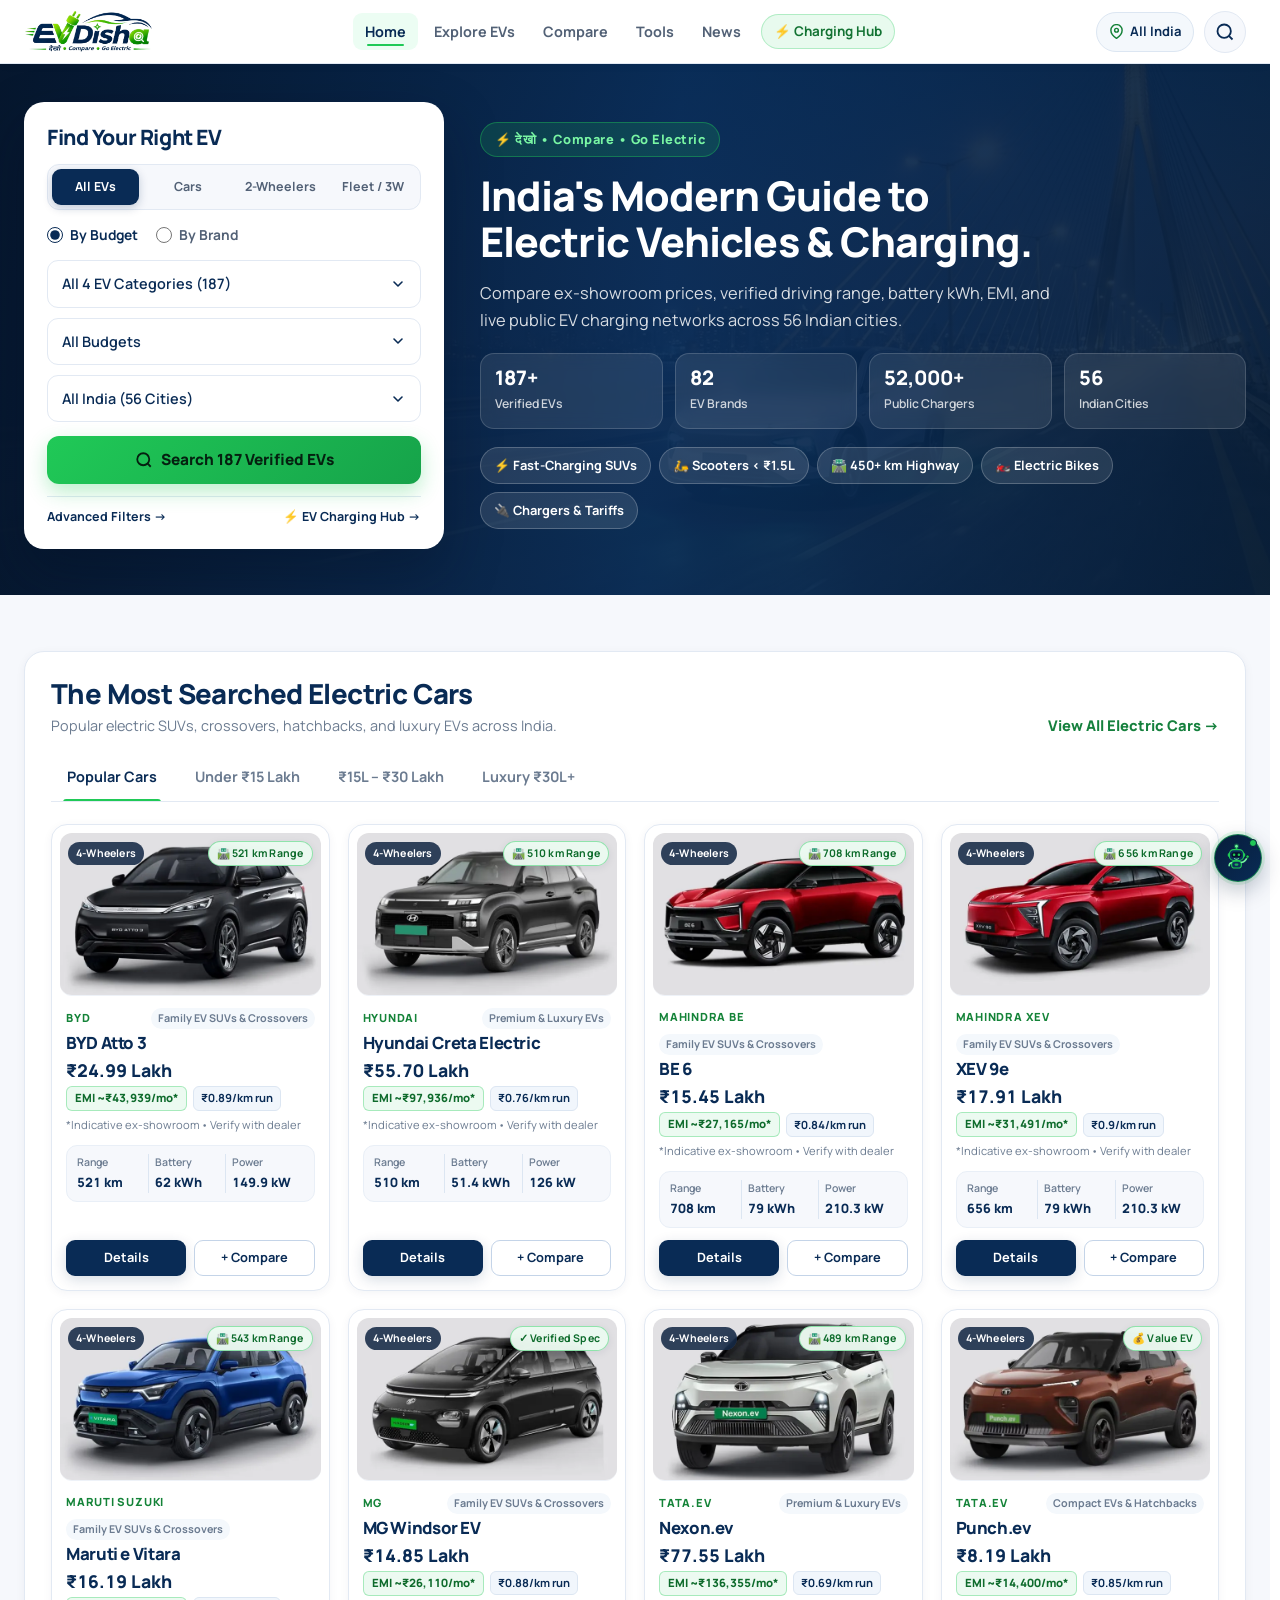
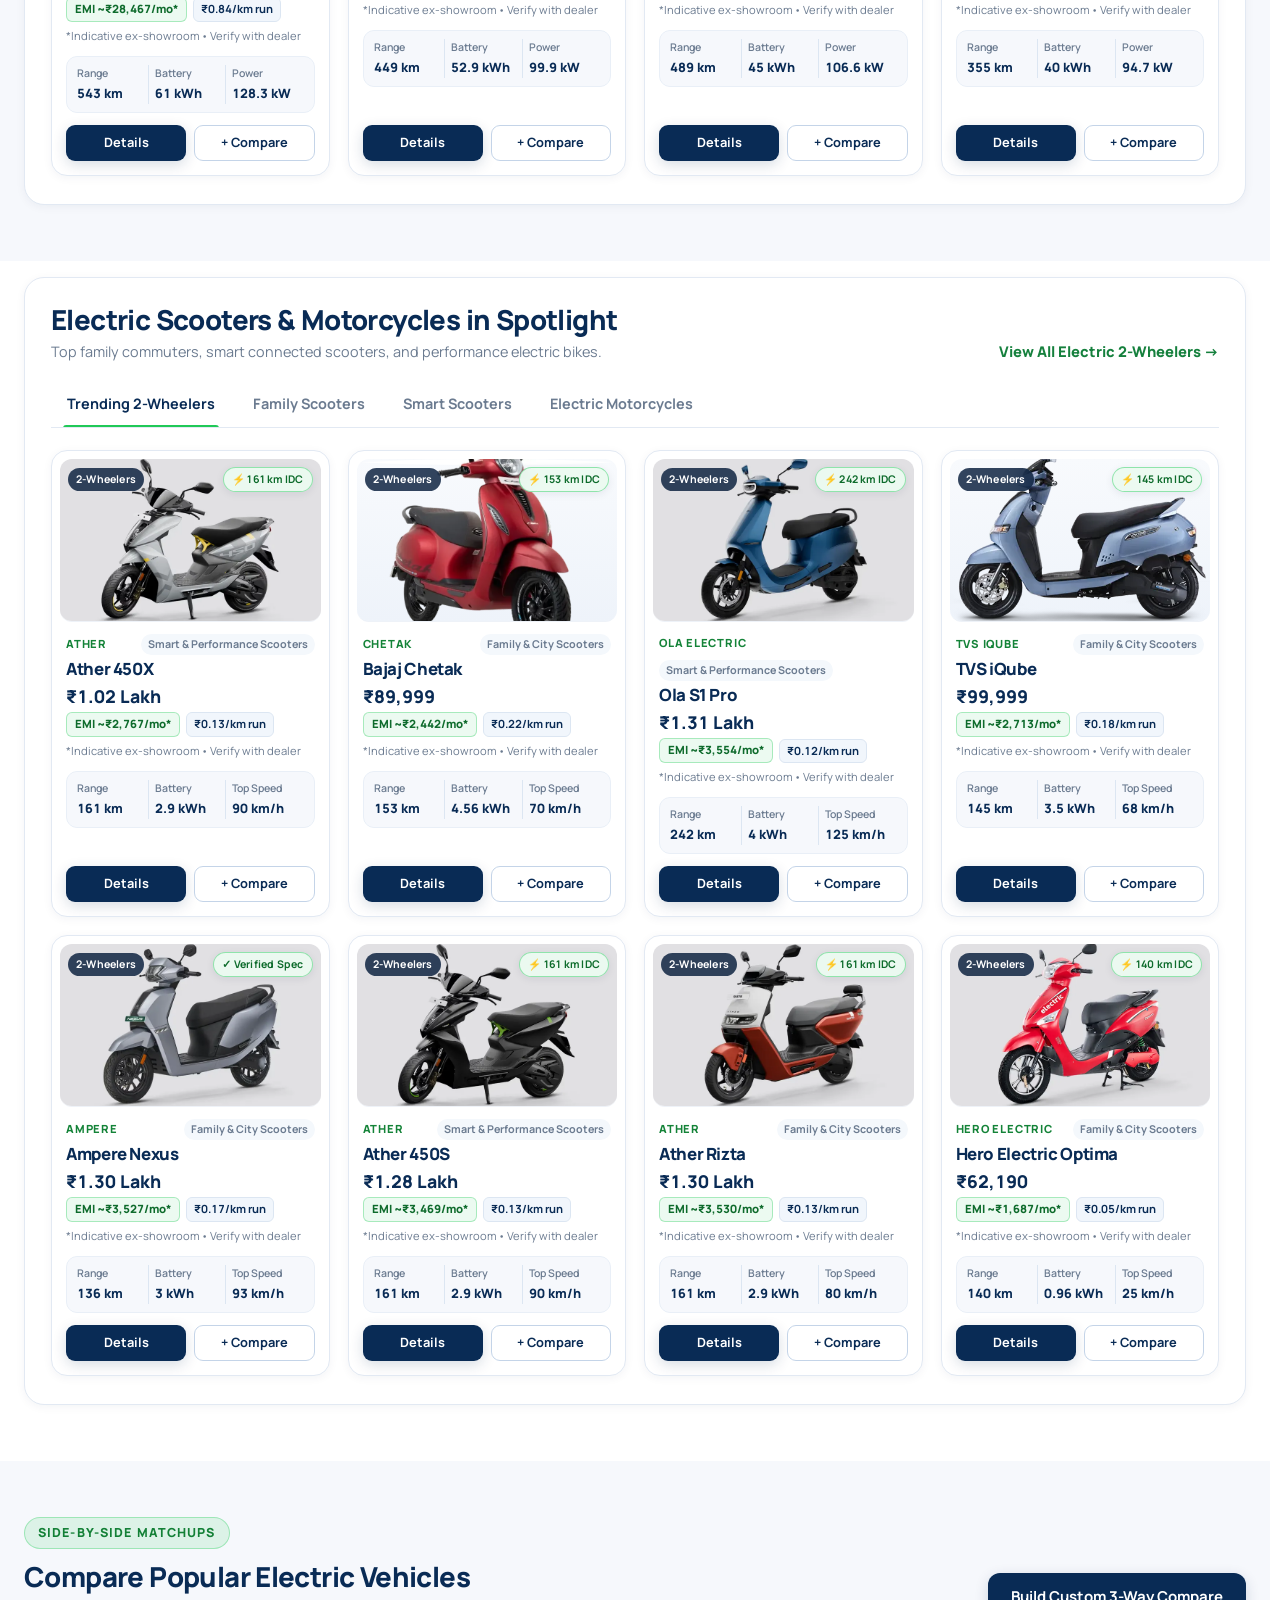
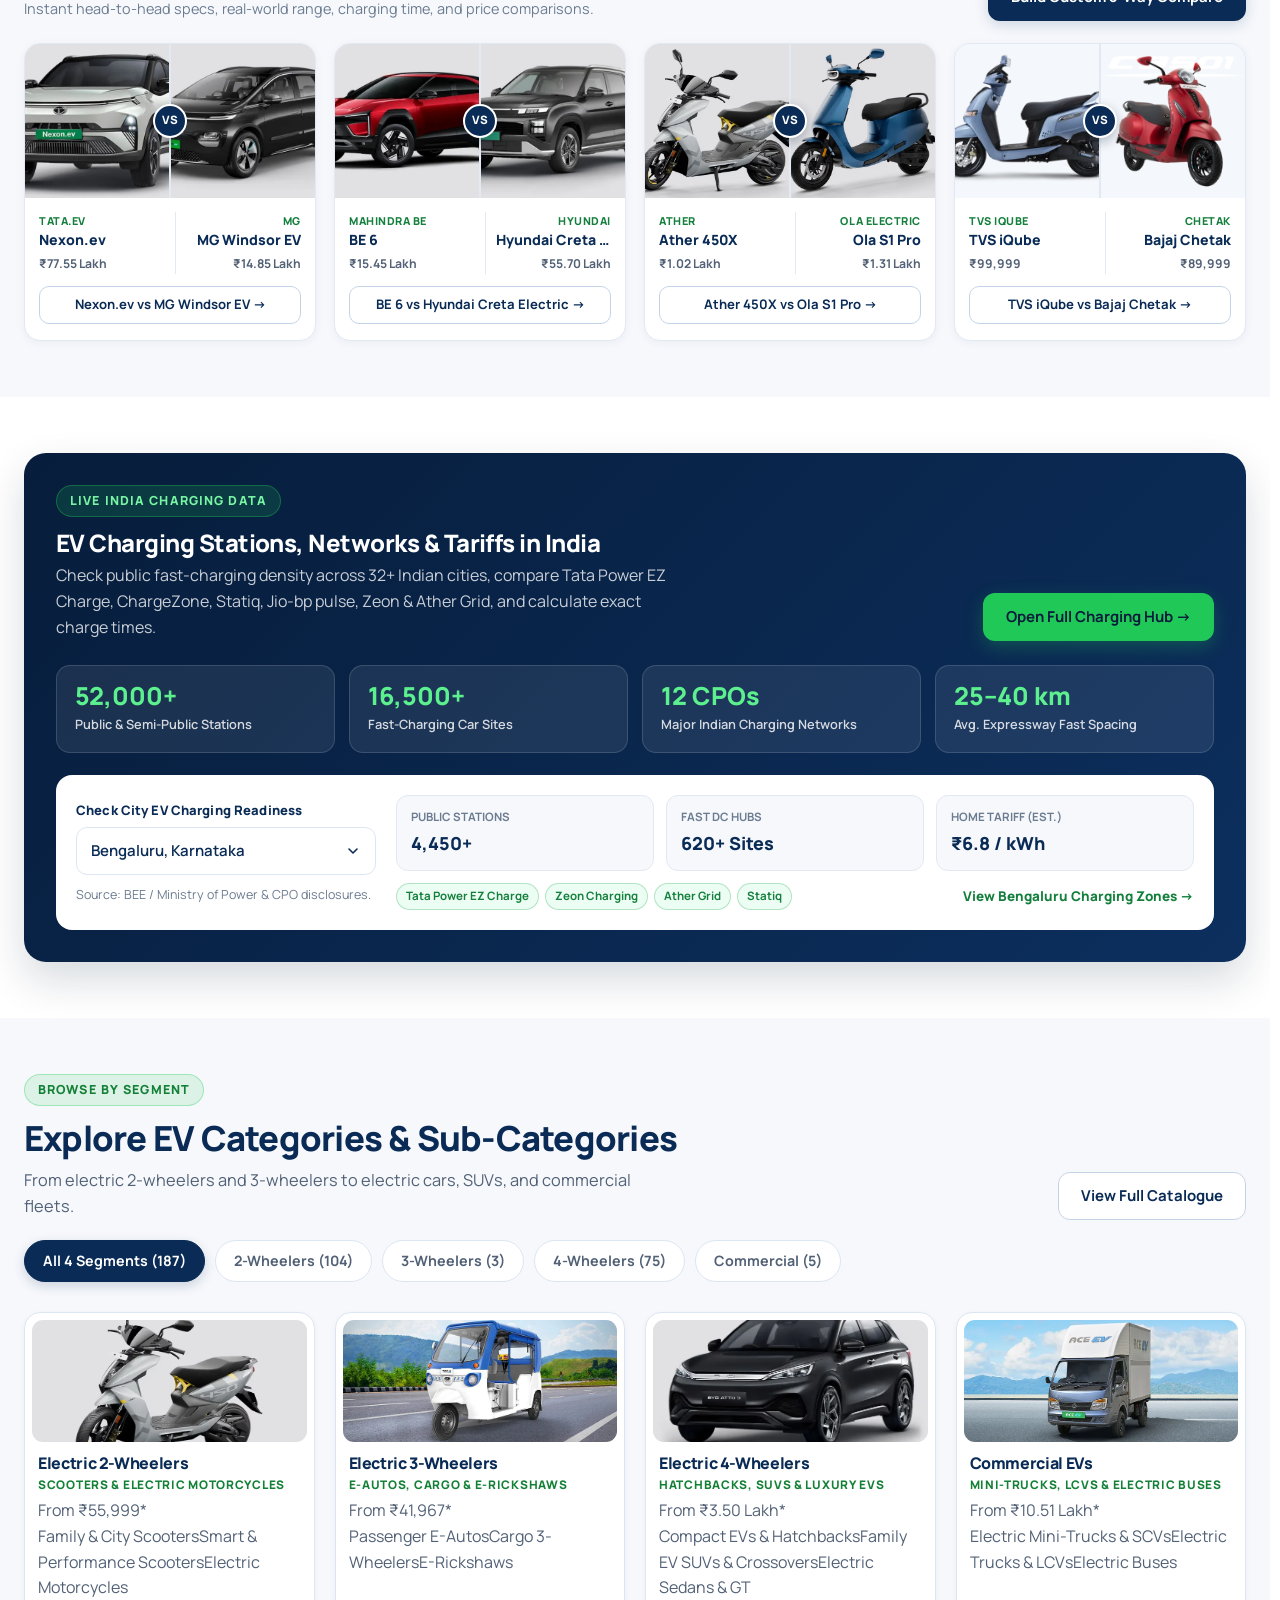
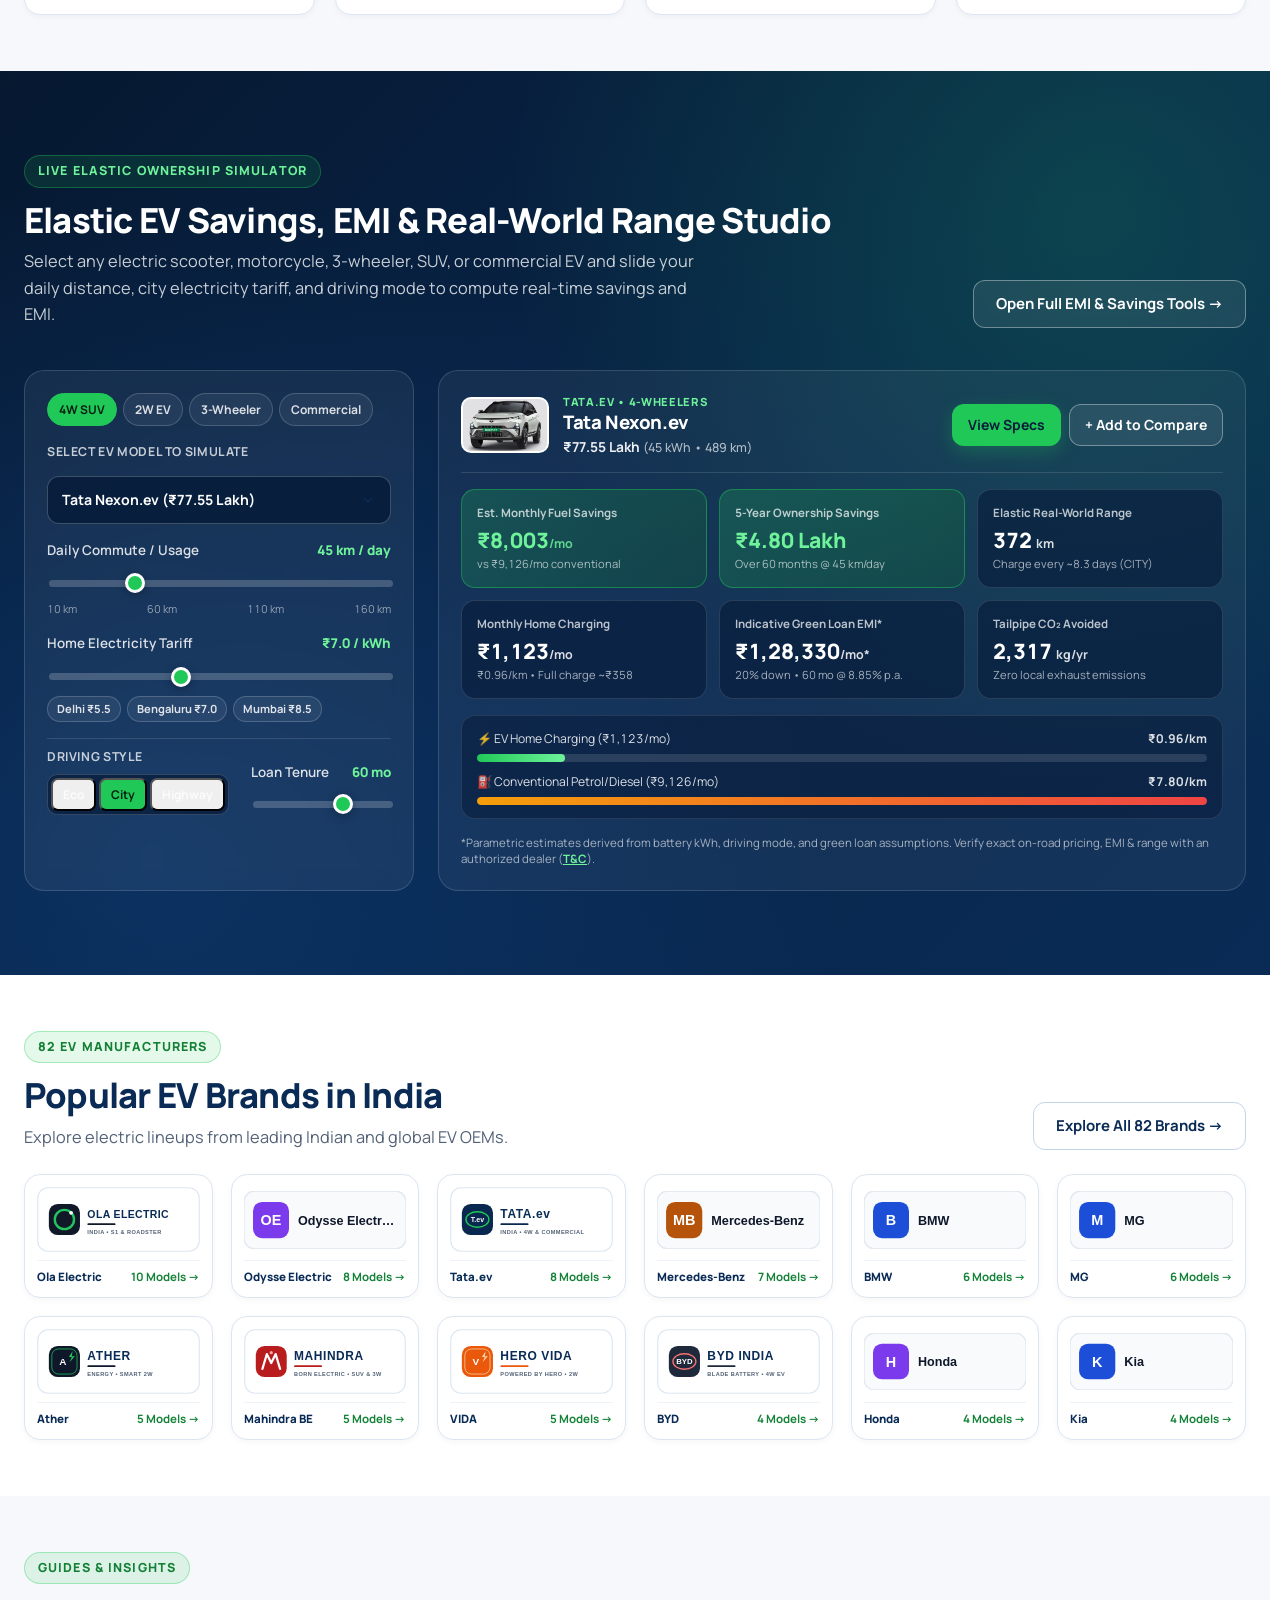
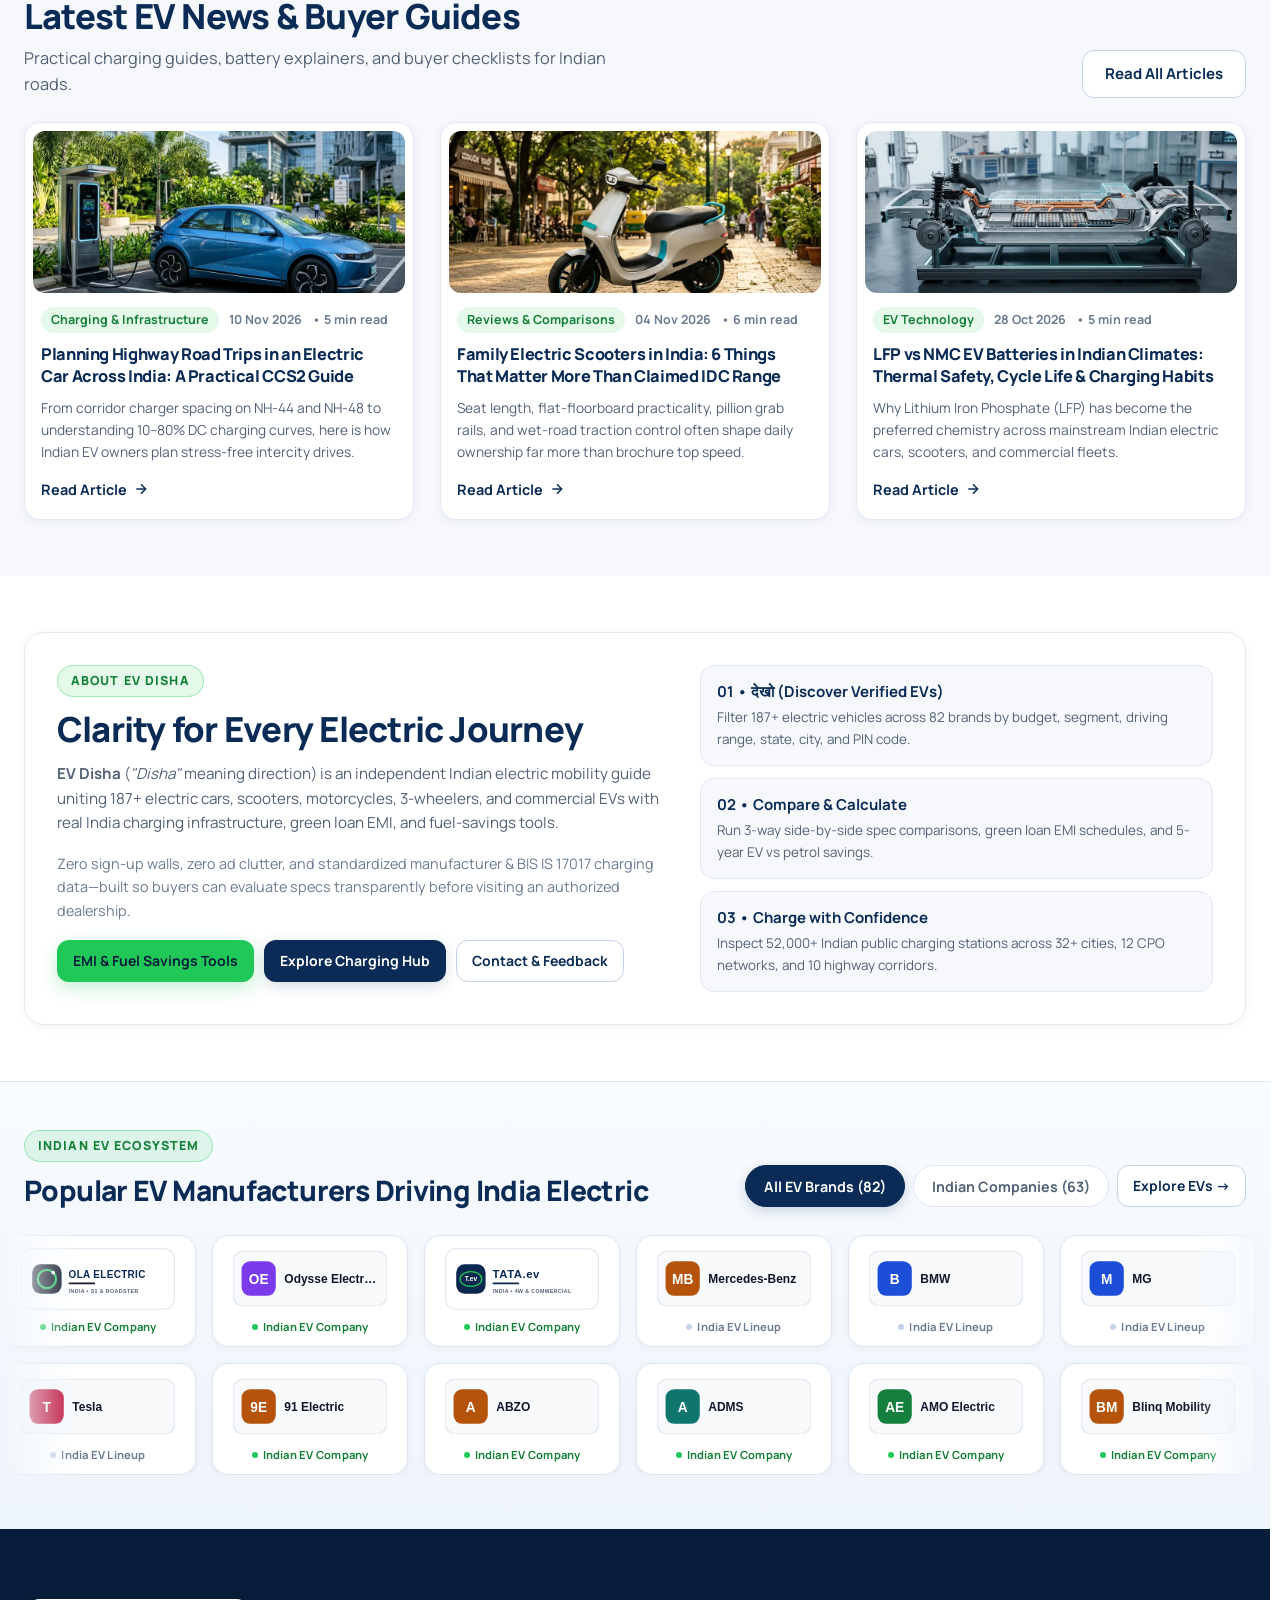
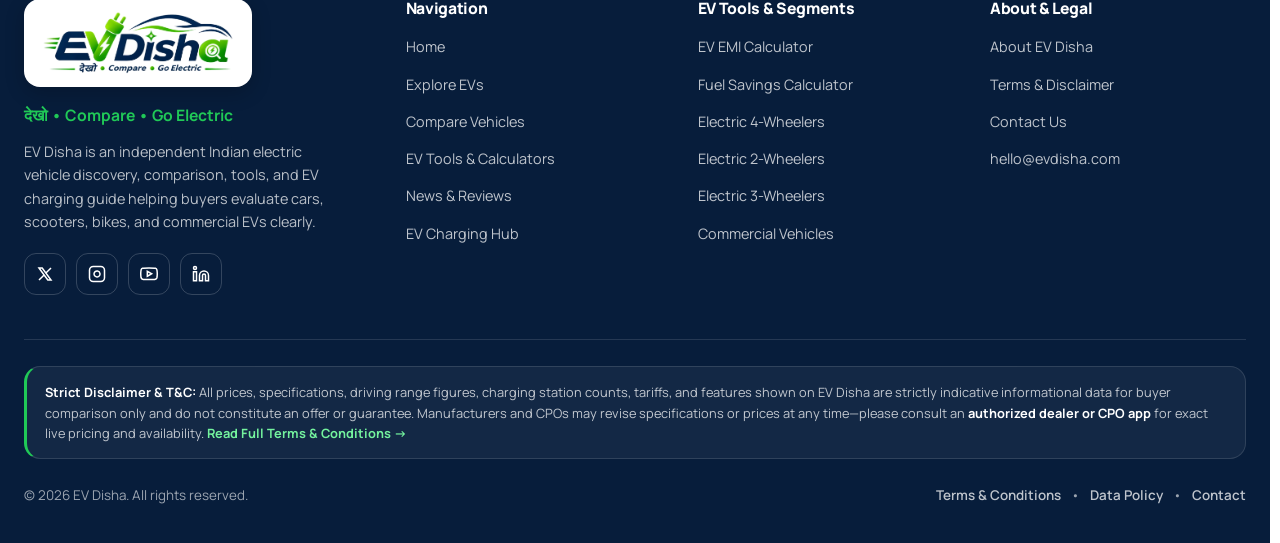
==== commit 2c8f8ccb: "v3.4: Synchronize pixel-identical header height, logo size, nav typography & scrollbar-gutter across" ====
--- a/index.html
+++ b/index.html
@@ -28,9 +28,9 @@
     rel="stylesheet" />
 
   <!-- Stylesheets -->
-  <link rel="stylesheet" href="assets/css/style.css?v=3.3" />
-  <link rel="stylesheet" href="assets/css/responsive.css?v=3.3" />
-  <link rel="stylesheet" href="assets/css/modern-ui.css?v=3.3" />
+  <link rel="stylesheet" href="assets/css/style.css?v=3.4" />
+  <link rel="stylesheet" href="assets/css/responsive.css?v=3.4" />
+  <link rel="stylesheet" href="assets/css/modern-ui.css?v=3.4" />
 
   <!-- JSON-LD Structured Data -->
   <script type="application/ld+json">
@@ -522,10 +522,10 @@
   </footer>
 
   <!-- Scripts -->
-  <script src="assets/js/main.js?v=3.3" defer></script>
-  <script src="assets/js/ai-agent.js?v=3.3" defer></script>
-  <script src="assets/js/filters.js?v=3.3" defer></script>
-  <script src="assets/js/home.js?v=3.3" defer></script>
+  <script src="assets/js/main.js?v=3.4" defer></script>
+  <script src="assets/js/ai-agent.js?v=3.4" defer></script>
+  <script src="assets/js/filters.js?v=3.4" defer></script>
+  <script src="assets/js/home.js?v=3.4" defer></script>
 </body>
 
 </html>
--- a/assets/css/style.css
+++ b/assets/css/style.css
@@ -47,7 +47,7 @@
   --transition-fast: 180ms cubic-bezier(0.22, 1, 0.36, 1);
   --transition-base: 280ms cubic-bezier(0.22, 1, 0.36, 1);
 
-  --header-height: 86px;
+  --header-height: 64px;
   --container-max: 1280px;
 }
 
@@ -80,6 +80,7 @@
   scroll-behavior: smooth;
   -webkit-text-size-adjust: 100%;
   overflow-x: clip;
+  scrollbar-gutter: stable;
 }
 
 body {
@@ -392,9 +393,9 @@
 }
 
 .brand-logo img {
-  height: 62px;
+  height: 43px;
   width: auto;
-  max-width: 230px;
+  max-width: 142px;
   object-fit: contain;
   filter: none !important;
 }
@@ -410,10 +411,10 @@
   display: inline-flex;
   align-items: center;
   gap: 6px;
-  padding: 9px 14px;
-  border-radius: var(--radius-sm);
-  font-size: 0.9375rem;
-  font-weight: 600;
+  padding: 7px 12px;
+  border-radius: 9px;
+  font-size: 0.9rem;
+  font-weight: 700;
   color: var(--color-body);
   transition: background-color var(--transition-fast), color var(--transition-fast);
   white-space: nowrap;
--- a/assets/css/responsive.css
+++ b/assets/css/responsive.css
@@ -28,13 +28,13 @@
    -------------------------------------------------------------------------- */
 @media (max-width: 1239px) {
   .brand-logo img {
-    height: 52px;
-    max-width: 196px;
+    height: 43px;
+    max-width: 142px;
   }
 
   .nav-link {
-    padding: 8px 11px;
-    font-size: 0.89rem;
+    padding: 7px 11px;
+    font-size: 0.88rem;
   }
 
   .categories-grid {
@@ -67,12 +67,12 @@
    -------------------------------------------------------------------------- */
 @media (max-width: 991px) {
   :root {
-    --header-height: 78px;
+    --header-height: 60px;
   }
 
   .brand-logo img {
-    height: 52px;
-    max-width: 198px;
+    height: 38px;
+    max-width: 128px;
   }
 
   .mobile-menu-toggle {
@@ -273,7 +273,7 @@
    -------------------------------------------------------------------------- */
 @media (max-width: 767px) {
   :root {
-    --header-height: 70px;
+    --header-height: 60px;
   }
 
   .container {
@@ -291,8 +291,8 @@
   }
 
   .brand-logo img {
-    height: 44px;
-    max-width: 162px;
+    height: 38px;
+    max-width: 128px;
   }
 
   .header-actions {
@@ -739,12 +739,12 @@
    -------------------------------------------------------------------------- */
 @media (max-width: 389px) {
   :root {
-    --header-height: 64px;
+    --header-height: 58px;
   }
 
   .brand-logo img {
-    height: 38px;
-    max-width: 144px;
+    height: 34px;
+    max-width: 116px;
   }
 
   .hero-cta-group,
--- a/assets/css/modern-ui.css
+++ b/assets/css/modern-ui.css
@@ -71,12 +71,23 @@
   color: #137333;
   background: rgba(32, 201, 87, 0.10);
   border: 1px solid rgba(32, 201, 87, 0.28);
-  font-size: 0.81rem;
-  font-weight: 700;
-  padding: 5px 11px;
+  font-size: 0.84rem;
+  font-weight: 700;
+  padding: 6px 12px;
   gap: 4px;
   border-radius: 999px;
   margin-left: 4px;
+}
+
+.site-header .container {
+  max-width: var(--container-max) !important;
+  padding-inline: 24px !important;
+}
+
+@media (max-width: 767px) {
+  .site-header .container {
+    padding-inline: 16px !important;
+  }
 }
 
 .site-header .nav-link-charging:hover,
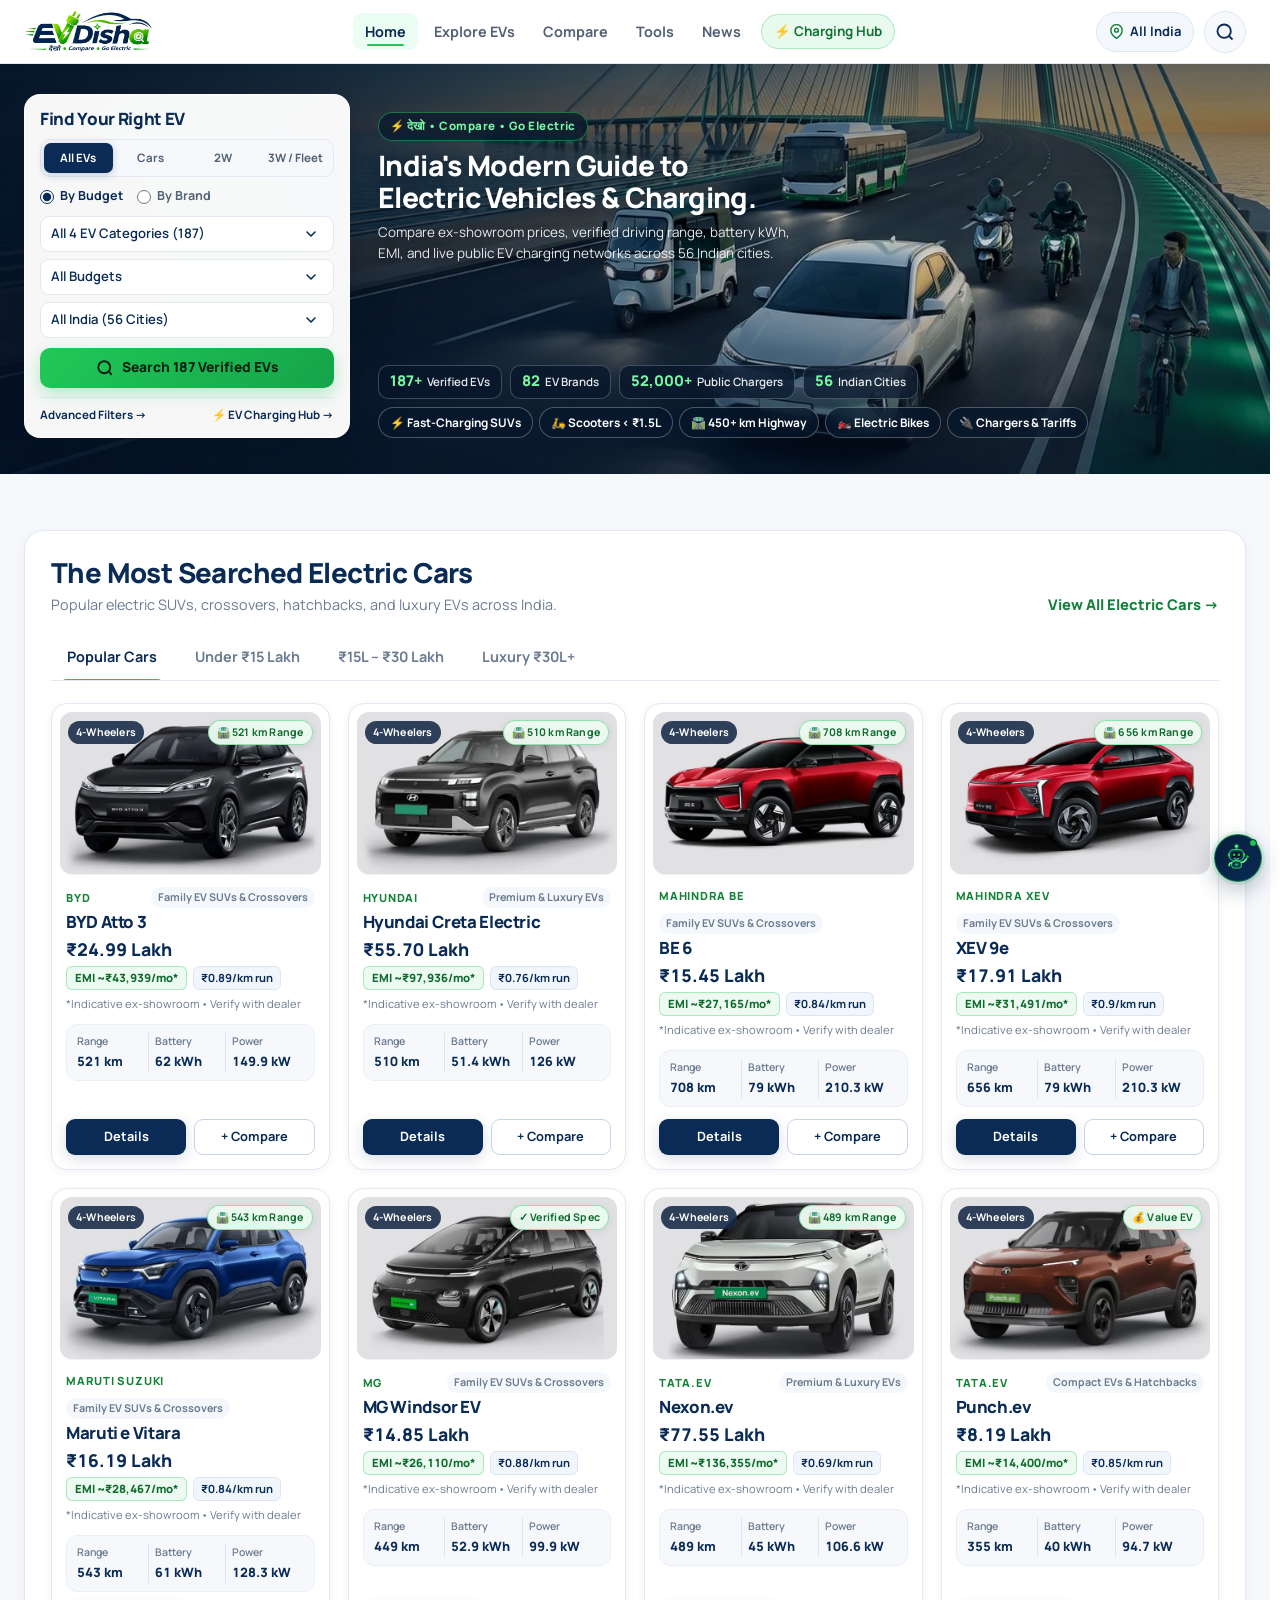
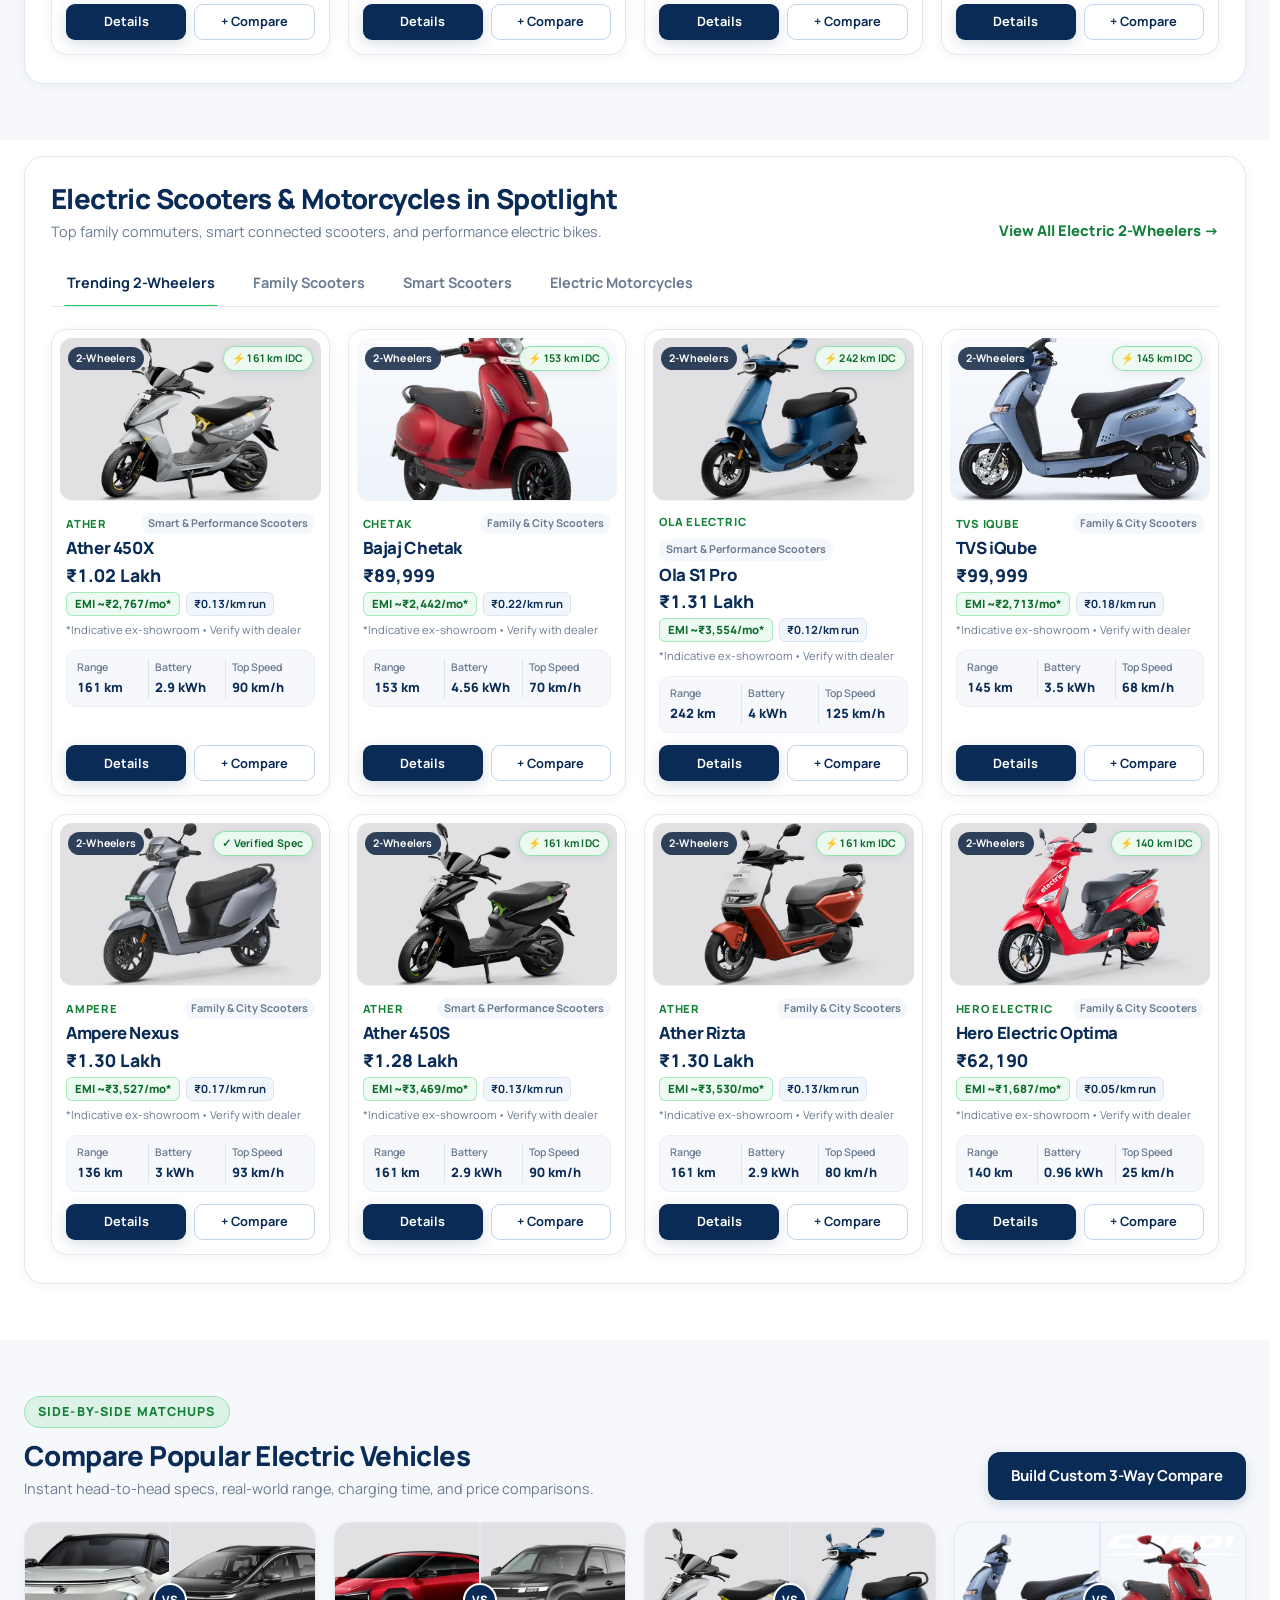
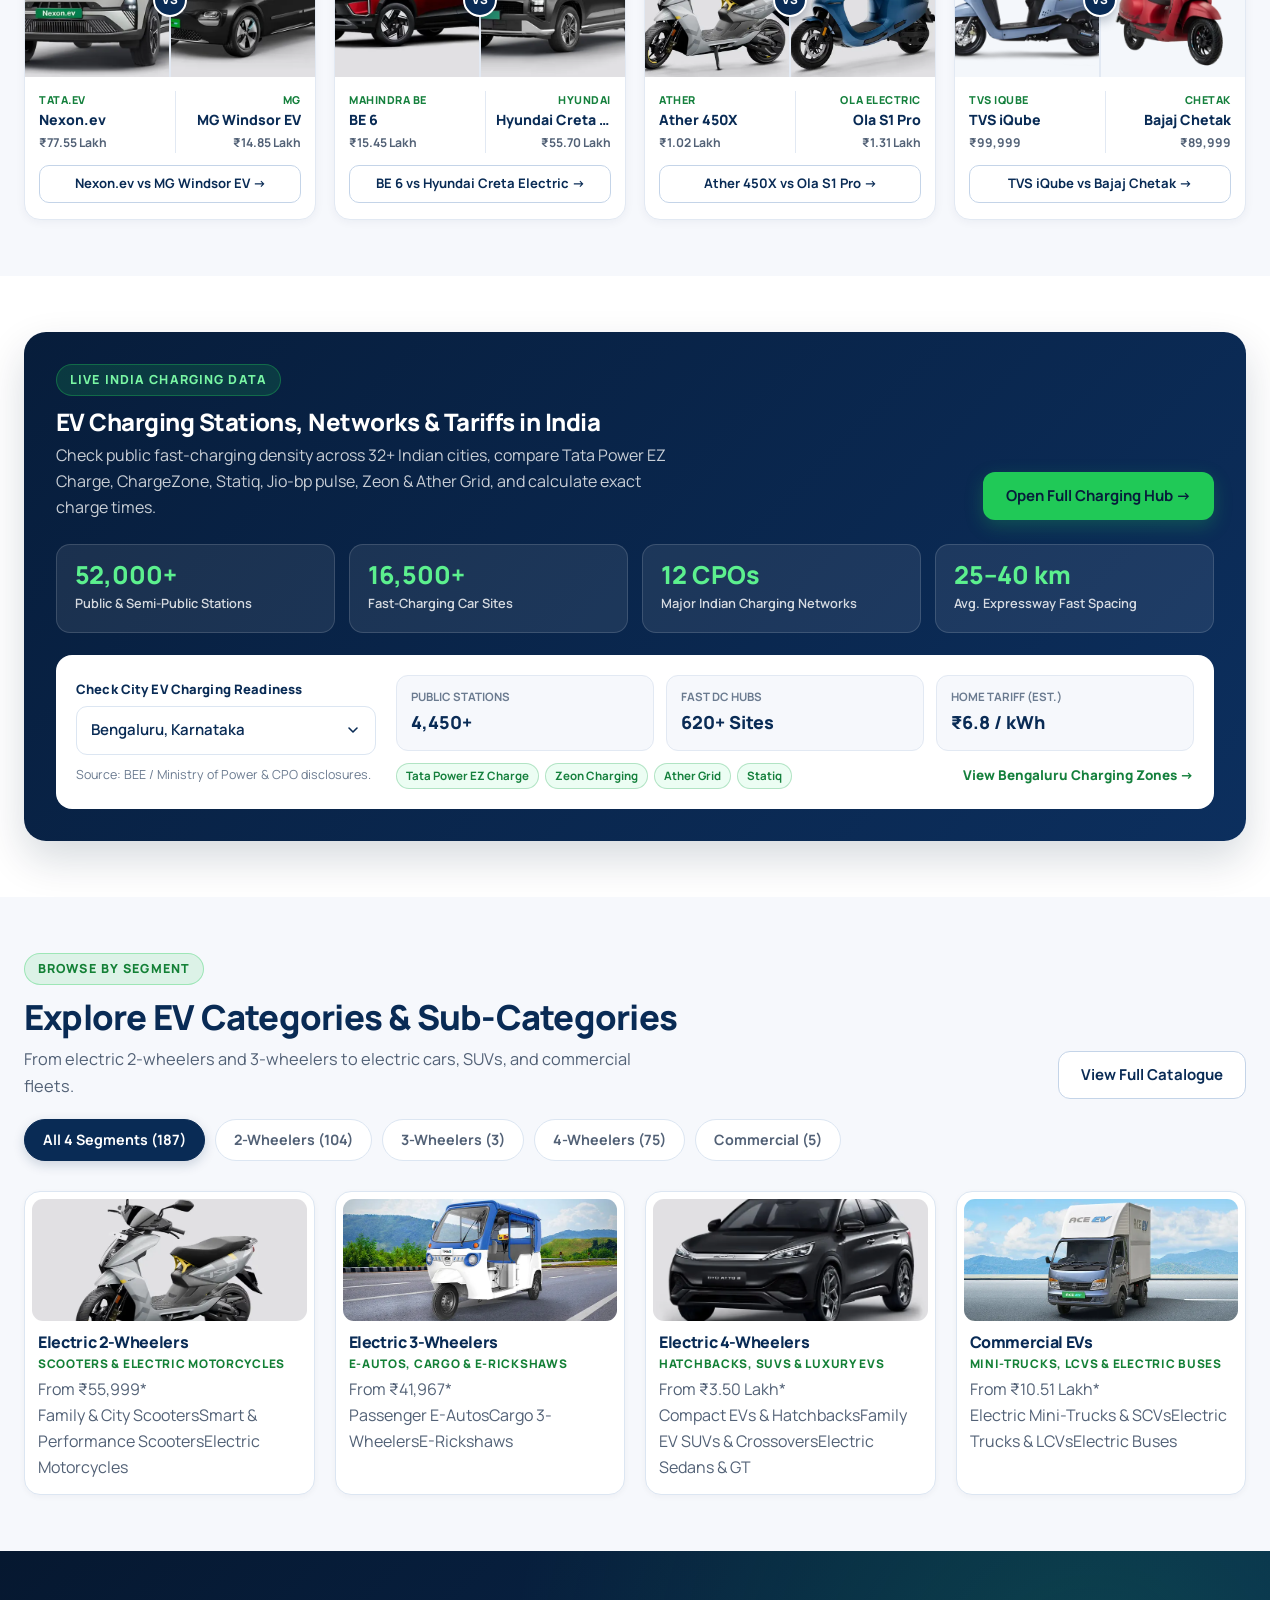
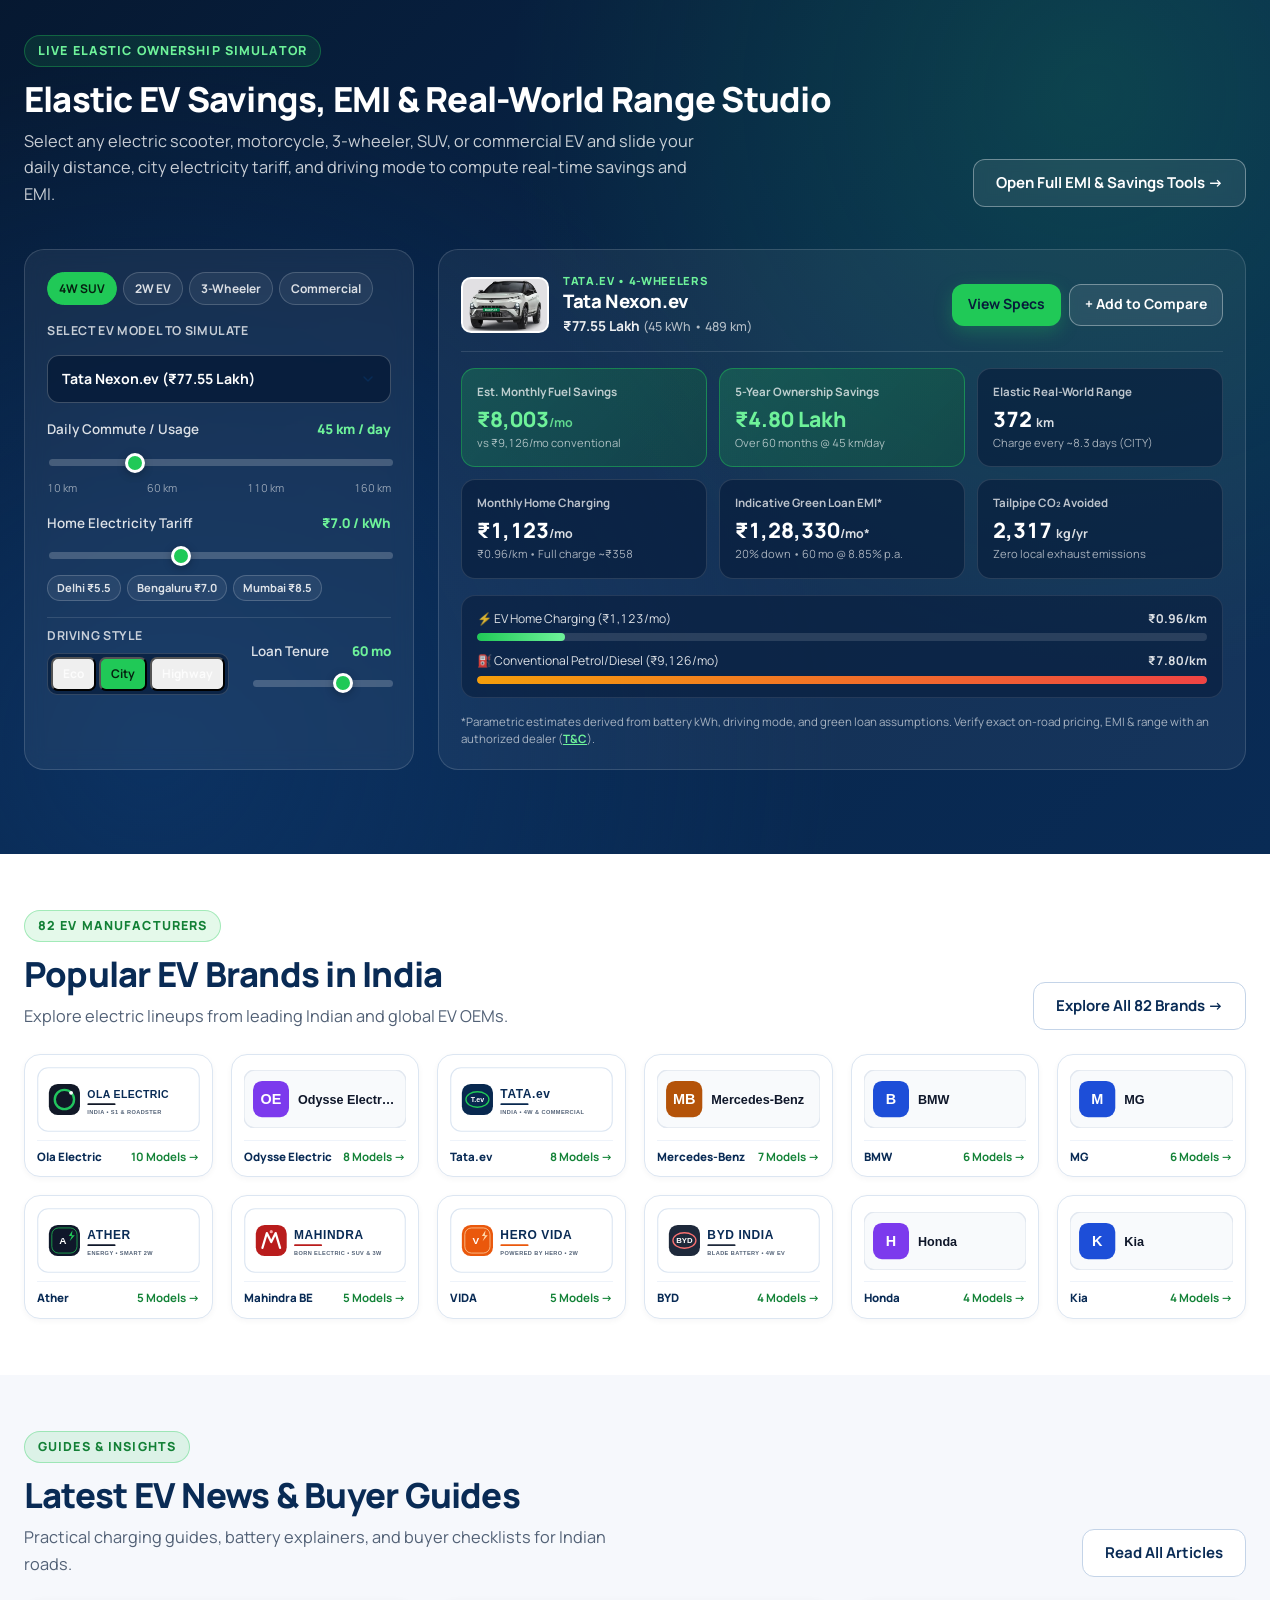
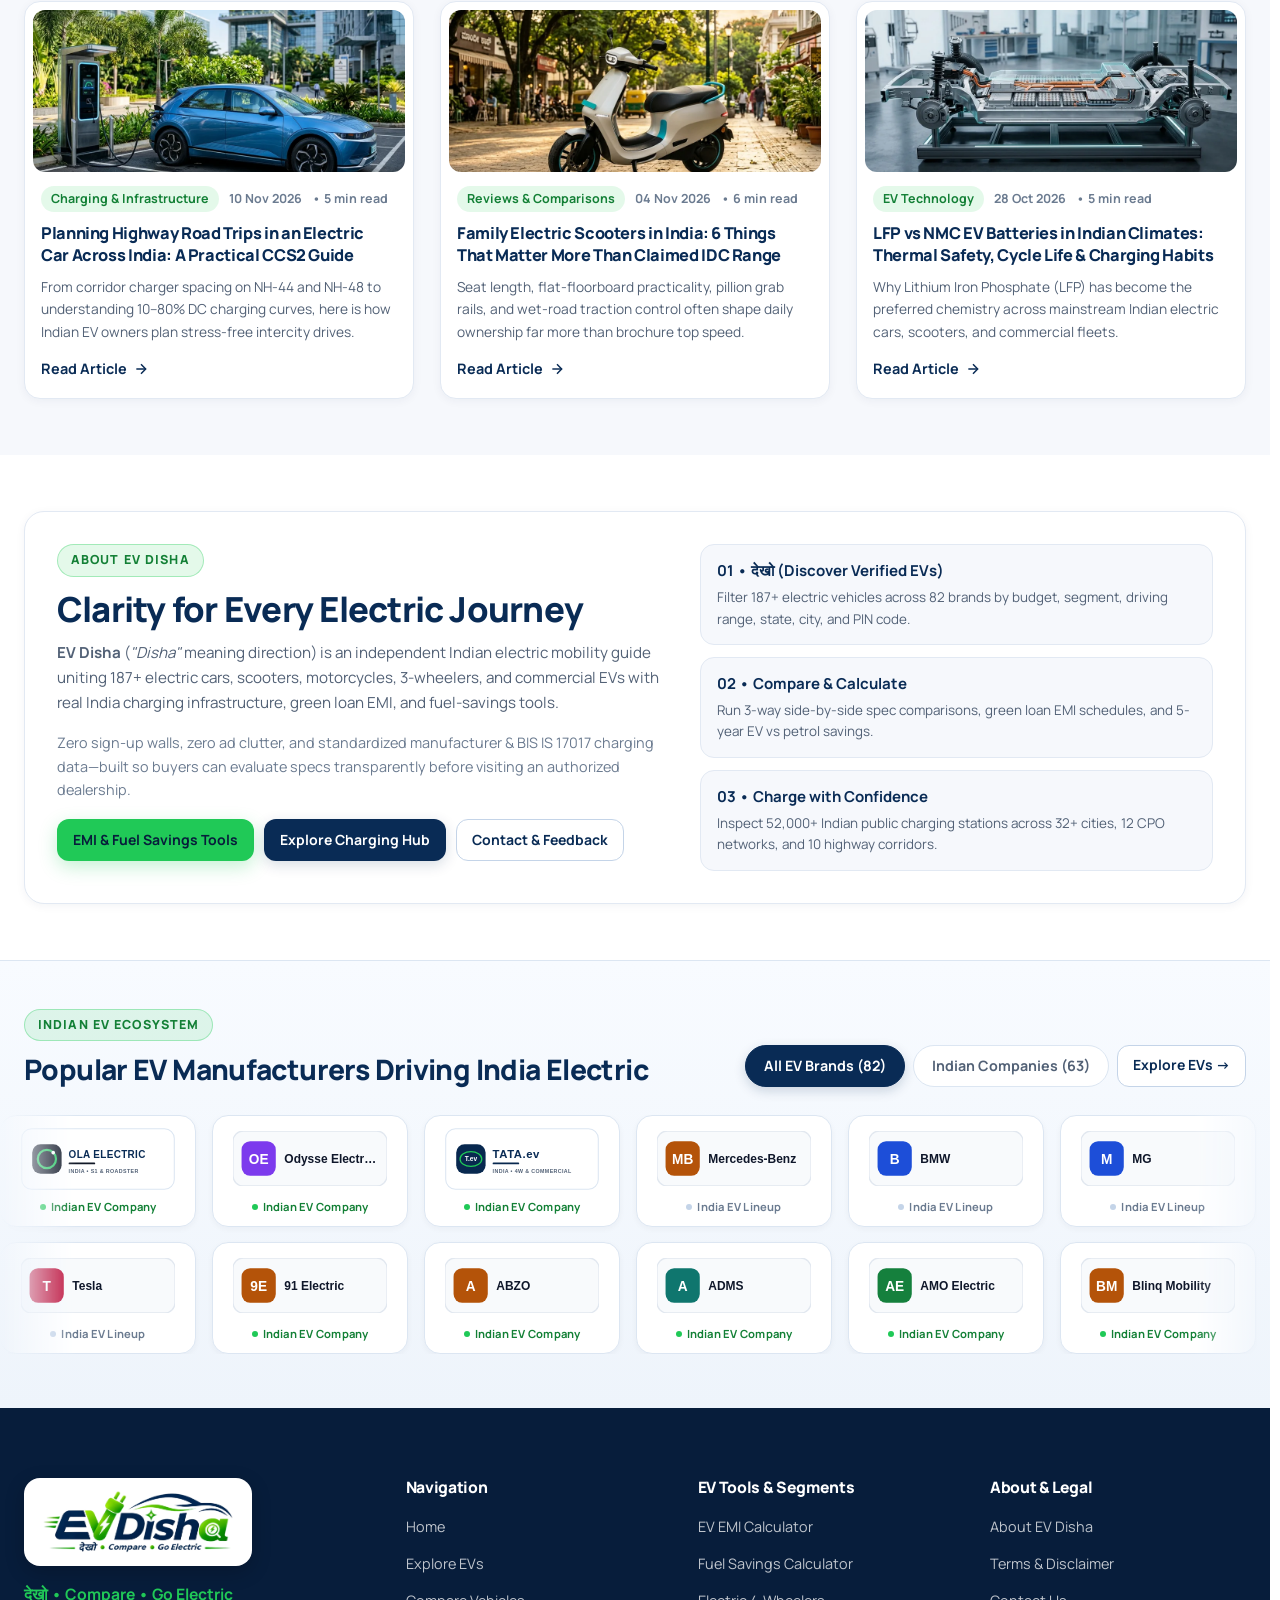
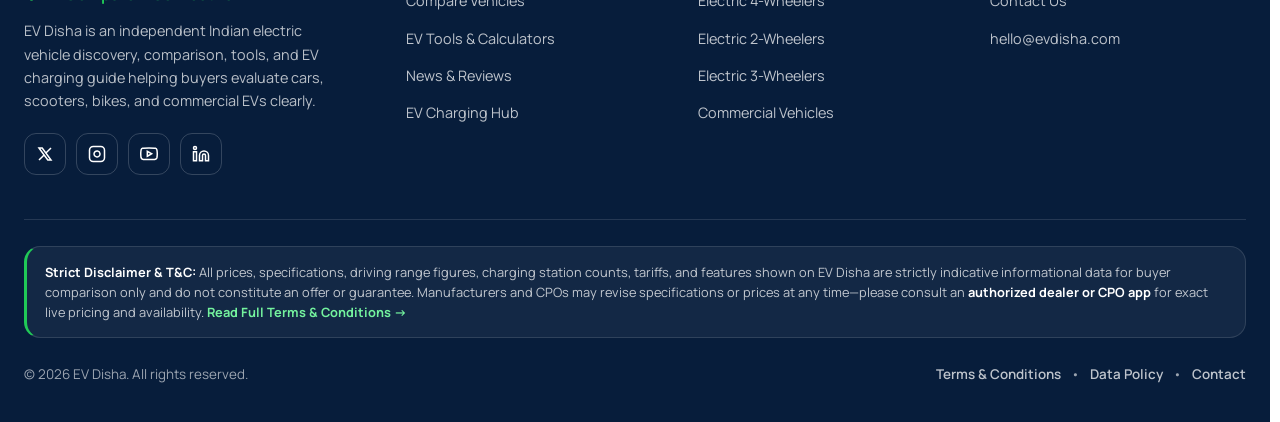
==== commit 9bf8ae1c: "v3.6: Custom combined 5-EV bridge hero banner (e-cycle, 2W, 3W, 4W, e-bus WebP) & compact minimized " ====
--- a/index.html
+++ b/index.html
@@ -28,9 +28,9 @@
     rel="stylesheet" />
 
   <!-- Stylesheets -->
-  <link rel="stylesheet" href="assets/css/style.css?v=3.4" />
-  <link rel="stylesheet" href="assets/css/responsive.css?v=3.4" />
-  <link rel="stylesheet" href="assets/css/modern-ui.css?v=3.4" />
+  <link rel="stylesheet" href="assets/css/style.css?v=3.6" />
+  <link rel="stylesheet" href="assets/css/responsive.css?v=3.6" />
+  <link rel="stylesheet" href="assets/css/modern-ui.css?v=3.6" />
 
   <!-- JSON-LD Structured Data -->
   <script type="application/ld+json">
@@ -105,7 +105,7 @@
     <!-- B. CarDekho-Style Split Hero with Floating Finder Card -->
     <section class="cd-hero" aria-labelledby="hero-heading">
       <div class="cd-hero-bg" aria-hidden="true">
-        <img src="assets/images/banners/hero-ev.webp" alt="" width="1600" height="900" fetchpriority="high" />
+        <img src="assets/images/banners/hero-ev.webp?v=3.6" alt="" width="1600" height="900" fetchpriority="high" />
       </div>
       <div class="container">
         <div class="cd-hero-grid">
@@ -116,8 +116,8 @@
             <div class="cd-seg-tabs" id="cd-finder-seg-tabs" role="tablist" aria-label="EV segment quick switch">
               <button type="button" class="cd-seg-tab is-active" data-finder-seg="all" role="tab" aria-selected="true">All EVs</button>
               <button type="button" class="cd-seg-tab" data-finder-seg="four-wheelers" role="tab" aria-selected="false">Cars</button>
-              <button type="button" class="cd-seg-tab" data-finder-seg="two-wheelers" role="tab" aria-selected="false">2-Wheelers</button>
-              <button type="button" class="cd-seg-tab" data-finder-seg="commercial" role="tab" aria-selected="false">Fleet / 3W</button>
+              <button type="button" class="cd-seg-tab" data-finder-seg="two-wheelers" role="tab" aria-selected="false">2W</button>
+              <button type="button" class="cd-seg-tab" data-finder-seg="commercial" role="tab" aria-selected="false">3W / Fleet</button>
             </div>
 
             <div class="cd-mode-row" role="radiogroup" aria-label="Search mode">
--- a/assets/css/modern-ui.css
+++ b/assets/css/modern-ui.css
@@ -320,38 +320,95 @@
   border-radius: 12px;
 }
 
-/* Explore EVs: Full-Width Left-Docked Sticky Filter Sidebar + High-Density Top-to-Bottom EV Grid */
+/* Explore EVs: Full-Width Left-Docked Sticky Filter Sidebar + Top-Aligned Immediate EV Grid */
+body[data-page="explore"] .page-hero {
+  padding-block: 10px 12px;
+}
+
+body[data-page="explore"] .page-hero h1 {
+  font-size: 1.28rem;
+  margin-bottom: 2px;
+}
+
+body[data-page="explore"] .page-hero p {
+  font-size: 0.82rem;
+}
+
+body[data-page="explore"] main > .section {
+  padding-block: 12px 36px;
+}
+
 body[data-page="explore"] .page-hero .container,
 body[data-page="explore"] main > .section .container {
   max-width: 100%;
-  padding-inline: 18px 22px;
+  padding-inline: 16px 20px;
+}
+
+body[data-page="explore"] .explore-toolbar {
+  padding: 9px 14px;
+  margin-bottom: 12px;
+  border-radius: 12px;
+}
+
+/* Compact Segment Pills & Elastic Quick Filter Chips inside Left Sidebar */
+.sidebar-pill-wrap,
+.sidebar-elastic-wrap {
+  display: flex;
+  flex-wrap: wrap;
+  gap: 6px;
+}
+
+.sidebar-pill-wrap .pill-btn {
+  font-size: 0.75rem;
+  font-weight: 700;
+  padding: 5px 10px;
+  min-height: 29px;
+  border-radius: 999px;
+}
+
+.sidebar-elastic-wrap .elastic-sugg-label,
+.sidebar-elastic-wrap > span {
+  display: none;
+}
+
+.sidebar-elastic-wrap .elastic-sugg-pill {
+  font-size: 0.74rem;
+  font-weight: 700;
+  padding: 5px 9px;
+  min-height: 28px;
+  border-radius: 999px;
 }
 
 @media (min-width: 992px) {
   body[data-page="explore"] .explore-layout {
-    grid-template-columns: 272px minmax(0, 1fr);
-    gap: 20px;
+    grid-template-columns: 280px minmax(0, 1fr);
+    gap: 18px;
     align-items: start;
   }
 
   body[data-page="explore"] .filter-sidebar {
     position: sticky;
-    top: calc(var(--header-height) + 12px);
-    max-height: calc(100vh - var(--header-height) - 24px);
+    top: calc(var(--header-height) + 10px);
+    max-height: calc(100vh - var(--header-height) - 20px);
     overflow-y: auto;
-    padding: 16px 16px 20px;
+    padding: 14px 14px 18px;
+  }
+
+  body[data-page="explore"] .filter-sidebar .filter-group {
+    padding-bottom: 12px;
+    margin-bottom: 12px;
   }
 
   body[data-page="explore"] #explore-vehicles-grid {
     grid-template-columns: repeat(3, minmax(0, 1fr));
-    gap: 16px;
+    gap: 15px;
   }
 }
 
 @media (min-width: 1380px) {
   body[data-page="explore"] #explore-vehicles-grid {
     grid-template-columns: repeat(4, minmax(0, 1fr));
-    gap: 16px;
+    gap: 15px;
   }
 }
 
@@ -383,13 +440,16 @@
 }
 
 /* --------------------------------------------------------------------------
-   2. CarDekho-Style Split Hero with Floating "Find Your Right EV" Card
+   2. CarDekho-Style Compact Hero Showcasing Combined 5-EV Bridge Panorama
    -------------------------------------------------------------------------- */
 .cd-hero {
   position: relative;
   overflow: hidden;
-  background: linear-gradient(125deg, #06172E 0%, #0B2C58 55%, #0D3B66 100%);
-  padding-block: 38px 46px;
+  background: #06172E;
+  padding-block: 26px 32px;
+  min-height: 410px;
+  display: flex;
+  align-items: center;
   color: #FFFFFF;
 }
 
@@ -404,65 +464,71 @@
   width: 100%;
   height: 100%;
   object-fit: cover;
-  opacity: 0.28;
-  filter: saturate(1.1);
-}
-
+  object-position: center 62%;
+  opacity: 0.96;
+  filter: saturate(1.06) contrast(1.03);
+}
+
+/* Directional Scrim: protects left finder & top-left copy while keeping the 5-EV bridge vivid */
 .cd-hero-bg::after {
   content: '';
   position: absolute;
   inset: 0;
-  background: linear-gradient(95deg, rgba(6, 23, 46, 0.94) 0%, rgba(9, 43, 85, 0.80) 52%, rgba(6, 23, 46, 0.70) 100%);
+  background:
+    linear-gradient(92deg, rgba(5, 18, 38, 0.74) 0%, rgba(7, 25, 50, 0.34) 38%, rgba(7, 25, 50, 0.08) 68%, rgba(5, 18, 38, 0.16) 100%),
+    linear-gradient(180deg, rgba(5, 18, 38, 0.44) 0%, rgba(5, 18, 38, 0.06) 45%, rgba(5, 18, 38, 0.56) 100%);
 }
 
 .cd-hero-grid {
   position: relative;
   z-index: 1;
   display: grid;
-  grid-template-columns: 420px minmax(0, 1fr);
-  gap: 36px;
-  align-items: center;
-}
-
-/* Floating White Finder Card (CarDekho Signature) */
+  grid-template-columns: 326px minmax(0, 1fr);
+  gap: 28px;
+  align-items: end;
+}
+
+/* Compact Minimized Floating White Finder Card */
 .cd-finder-card {
-  background: var(--cd-surface);
-  color: var(--color-navy);
-  border-radius: 20px;
-  padding: 22px 22px 20px;
-  box-shadow: 0 24px 54px rgba(4, 16, 34, 0.34);
-  border: 1px solid rgba(255, 255, 255, 0.85);
+  background: rgba(255, 255, 255, 0.97);
+  backdrop-filter: blur(8px);
+  color: var(--color-navy);
+  border-radius: 16px;
+  padding: 14px 15px 13px;
+  box-shadow: 0 18px 42px rgba(4, 16, 34, 0.36);
+  border: 1px solid rgba(255, 255, 255, 0.92);
 }
 
 .cd-finder-title {
-  font-size: 1.32rem;
+  font-size: 1.06rem;
   font-weight: 800;
   color: var(--color-navy);
-  margin-bottom: 14px;
+  margin-bottom: 10px;
   letter-spacing: -0.02em;
 }
 
 .cd-seg-tabs {
   display: grid;
   grid-template-columns: repeat(4, minmax(0, 1fr));
-  gap: 6px;
-  padding: 4px;
-  border-radius: 12px;
+  gap: 4px;
+  padding: 3px;
+  border-radius: 10px;
   background: var(--cd-canvas);
   border: 1px solid var(--cd-border);
-  margin-bottom: 14px;
+  margin-bottom: 9px;
 }
 
 .cd-seg-tab {
   border: 0;
   background: transparent;
   color: var(--color-body);
-  font-size: 0.78rem;
-  font-weight: 700;
-  padding: 8px 6px;
-  border-radius: 9px;
+  font-size: 0.72rem;
+  font-weight: 700;
+  padding: 6px 4px;
+  border-radius: 7px;
   transition: all var(--transition-fast);
   text-align: center;
+  white-space: nowrap;
 }
 
 .cd-seg-tab:hover {
@@ -472,21 +538,21 @@
 .cd-seg-tab.is-active {
   background: var(--color-navy);
   color: #FFFFFF;
-  box-shadow: 0 3px 10px rgba(9, 43, 85, 0.22);
+  box-shadow: 0 2px 8px rgba(9, 43, 85, 0.22);
 }
 
 .cd-mode-row {
   display: flex;
   align-items: center;
-  gap: 18px;
-  margin-bottom: 14px;
+  gap: 14px;
+  margin-bottom: 9px;
 }
 
 .cd-mode-radio {
   display: inline-flex;
   align-items: center;
-  gap: 7px;
-  font-size: 0.86rem;
+  gap: 6px;
+  font-size: 0.78rem;
   font-weight: 700;
   color: var(--color-body);
   cursor: pointer;
@@ -494,8 +560,8 @@
 
 .cd-mode-radio input {
   accent-color: var(--color-navy);
-  width: 16px;
-  height: 16px;
+  width: 14px;
+  height: 14px;
   margin: 0;
 }
 
@@ -506,16 +572,17 @@
 .cd-finder-fields {
   display: grid;
   grid-template-columns: 1fr;
-  gap: 10px;
-  margin-bottom: 14px;
+  gap: 7px;
+  margin-bottom: 10px;
 }
 
 .cd-finder-fields .form-control {
-  min-height: 44px;
-  border-radius: 11px;
+  min-height: 36px;
+  padding: 5px 30px 5px 10px;
+  border-radius: 9px;
   border: 1.5px solid var(--cd-border);
   background-color: #FFFFFF;
-  font-size: 0.9rem;
+  font-size: 0.82rem;
   font-weight: 600;
   color: var(--color-navy);
 }
@@ -527,14 +594,15 @@
 
 .cd-finder-cta {
   width: 100%;
-  min-height: 48px;
-  border-radius: 12px;
-  font-size: 0.96rem;
+  min-height: 40px;
+  padding: 8px 14px;
+  border-radius: 10px;
+  font-size: 0.86rem;
   font-weight: 800;
   background: linear-gradient(135deg, #20C957 0%, #16A34A 100%);
   color: #052010;
   border: 0;
-  box-shadow: 0 8px 20px rgba(32, 201, 87, 0.30);
+  box-shadow: 0 6px 16px rgba(32, 201, 87, 0.30);
 }
 
 .cd-finder-cta:hover {
@@ -547,10 +615,10 @@
   align-items: center;
   justify-content: space-between;
   gap: 8px;
-  margin-top: 12px;
-  padding-top: 10px;
+  margin-top: 9px;
+  padding-top: 8px;
   border-top: 1px solid var(--cd-border);
-  font-size: 0.78rem;
+  font-size: 0.72rem;
   font-weight: 700;
 }
 
@@ -566,89 +634,98 @@
   text-decoration: underline;
 }
 
-/* Hero Right Editorial Column */
+/* Hero Right Editorial Column — Compact Top & Bottom Bar Leaving Center Bridge Panorama Wide Open */
 .cd-hero-editorial {
   display: flex;
   flex-direction: column;
   align-items: flex-start;
-  gap: 16px;
+  justify-content: space-between;
+  min-height: 326px;
+  gap: 8px;
 }
 
 .cd-hero-badge {
   display: inline-flex;
   align-items: center;
-  gap: 8px;
-  padding: 6px 14px;
+  gap: 6px;
+  padding: 4px 11px;
   border-radius: 999px;
-  background: rgba(32, 201, 87, 0.16);
-  border: 1px solid rgba(32, 201, 87, 0.40);
+  background: rgba(6, 22, 44, 0.68);
+  backdrop-filter: blur(8px);
+  border: 1px solid rgba(32, 201, 87, 0.50);
   color: #79F6A4;
-  font-size: 0.8rem;
+  font-size: 0.72rem;
   font-weight: 800;
   letter-spacing: 0.04em;
 }
 
 .cd-hero-editorial h1 {
   color: #FFFFFF;
-  font-size: clamp(1.95rem, 3.2vw, 2.85rem);
-  line-height: 1.12;
+  font-size: clamp(1.42rem, 2.2vw, 1.92rem);
+  line-height: 1.15;
   margin: 0;
+  max-width: 470px;
+  text-shadow: 0 2px 16px rgba(4, 15, 32, 0.75);
 }
 
 .cd-hero-editorial p {
-  color: rgba(255, 255, 255, 0.84);
-  font-size: 1.02rem;
-  max-width: 580px;
+  color: rgba(255, 255, 255, 0.90);
+  font-size: 0.84rem;
+  max-width: 420px;
   margin: 0;
+  text-shadow: 0 1px 10px rgba(4, 15, 32, 0.75);
 }
 
 .cd-hero-stats {
-  display: grid;
-  grid-template-columns: repeat(4, minmax(0, 1fr));
-  gap: 12px;
-  width: 100%;
-  margin-top: 4px;
-}
-
-.cd-hero-stat {
-  background: rgba(255, 255, 255, 0.09);
-  backdrop-filter: blur(8px);
-  border: 1px solid rgba(255, 255, 255, 0.16);
-  border-radius: 14px;
-  padding: 12px 14px;
-}
-
-.cd-hero-stat strong {
-  display: block;
-  font-size: 1.25rem;
-  font-weight: 800;
-  color: #FFFFFF;
-  line-height: 1.2;
-}
-
-.cd-hero-stat span {
-  font-size: 0.76rem;
-  color: rgba(255, 255, 255, 0.78);
-  font-weight: 600;
-}
-
-.cd-quick-pills-bar {
-  display: flex;
+  display: inline-flex;
   flex-wrap: wrap;
   gap: 8px;
-  margin-top: 2px;
+  width: auto;
+  margin-top: auto;
+}
+
+.cd-hero-stat {
+  background: rgba(6, 22, 44, 0.68);
+  backdrop-filter: blur(10px);
+  border: 1px solid rgba(255, 255, 255, 0.22);
+  border-radius: 10px;
+  padding: 6px 11px;
+  display: inline-flex;
+  align-items: baseline;
+  gap: 5px;
+}
+
+.cd-hero-stat strong {
+  display: inline;
+  font-size: 0.92rem;
+  font-weight: 800;
+  color: #79F6A4;
+  line-height: 1.1;
+}
+
+.cd-hero-stat span {
+  font-size: 0.72rem;
+  color: rgba(255, 255, 255, 0.90);
+  font-weight: 600;
+}
+
+.cd-quick-pills-bar {
+  display: flex;
+  flex-wrap: wrap;
+  gap: 6px;
 }
 
 .cd-hero-chip {
   display: inline-flex;
   align-items: center;
-  gap: 6px;
-  padding: 7px 13px;
+  gap: 5px;
+  padding: 5px 11px;
   border-radius: 999px;
-  background: rgba(255, 255, 255, 0.11);
-  border: 1px solid rgba(255, 255, 255, 0.22);
+  background: rgba(6, 22, 44, 0.64);
+  backdrop-filter: blur(8px);
+  border: 1px solid rgba(255, 255, 255, 0.28);
   color: #FFFFFF;
-  font-size: 0.8rem;
+  font-size: 0.74rem;
   font-weight: 700;
   transition: all var(--transition-fast);
 }
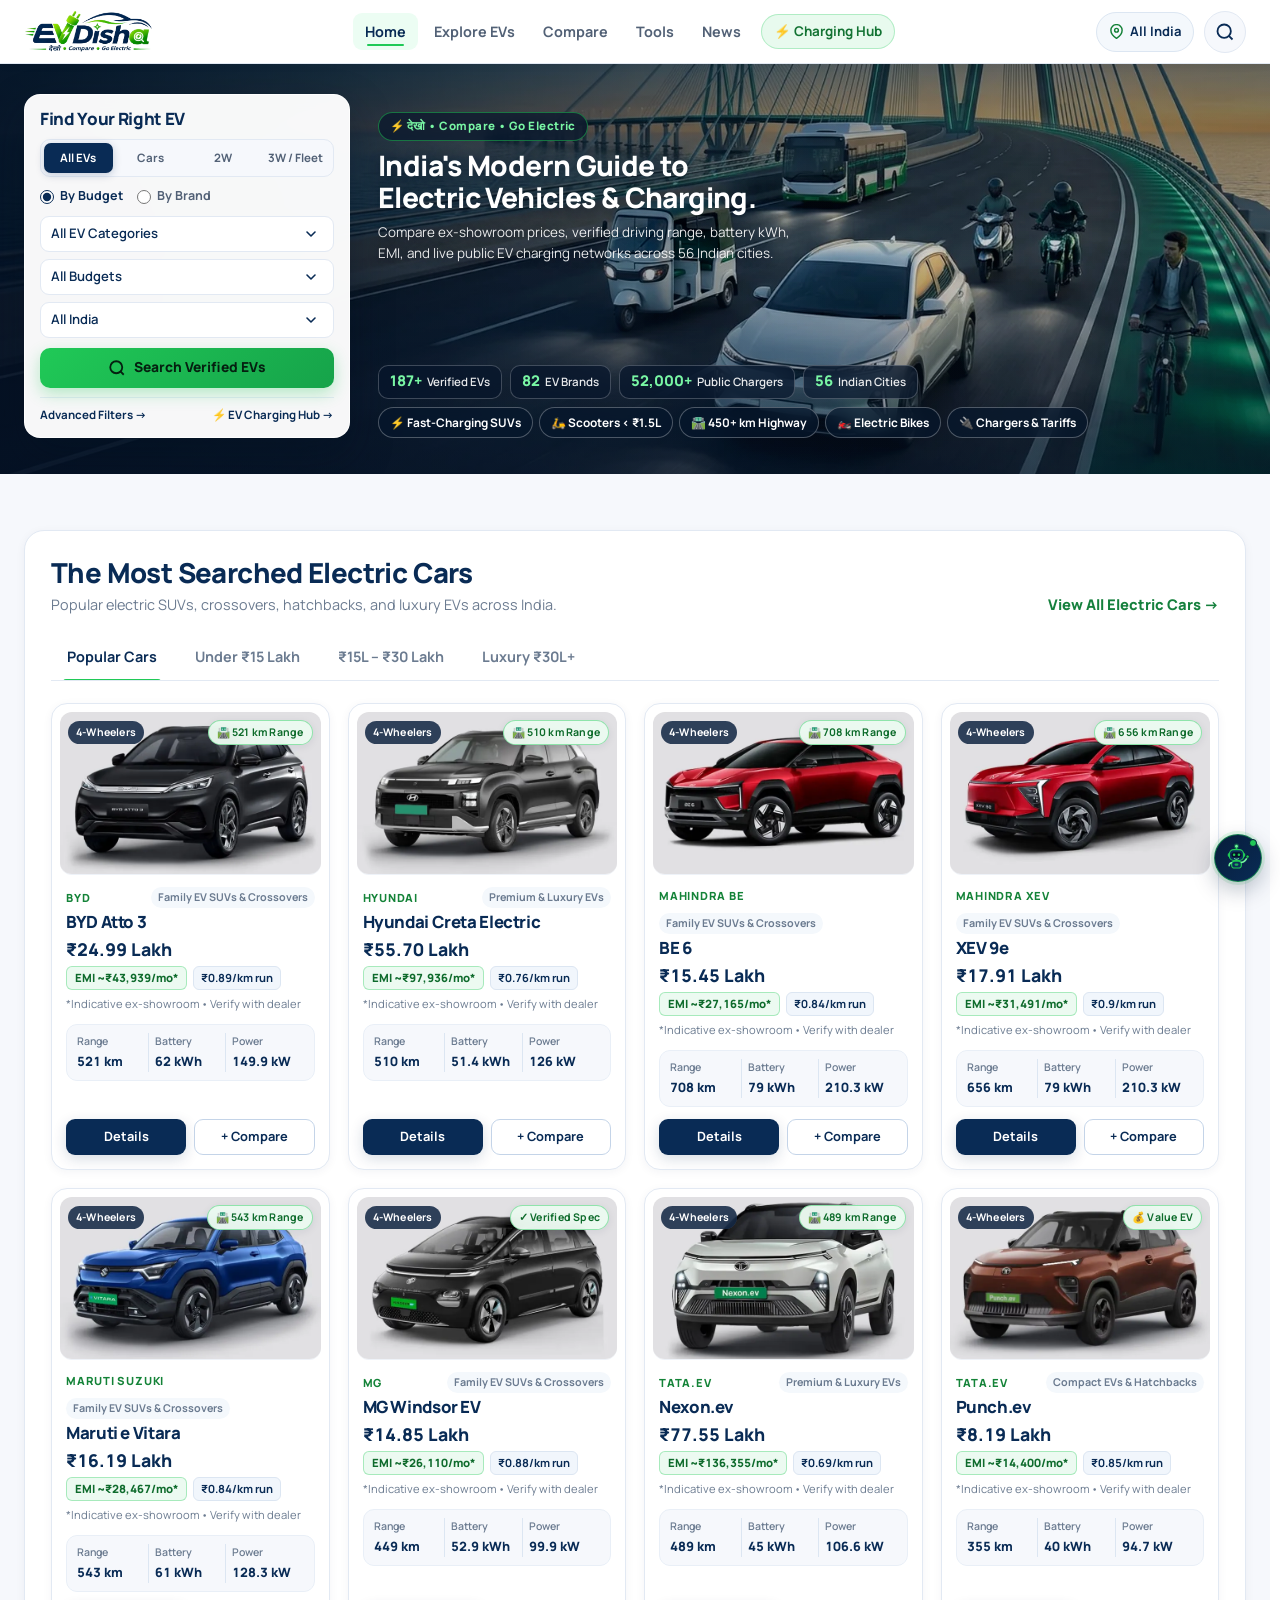
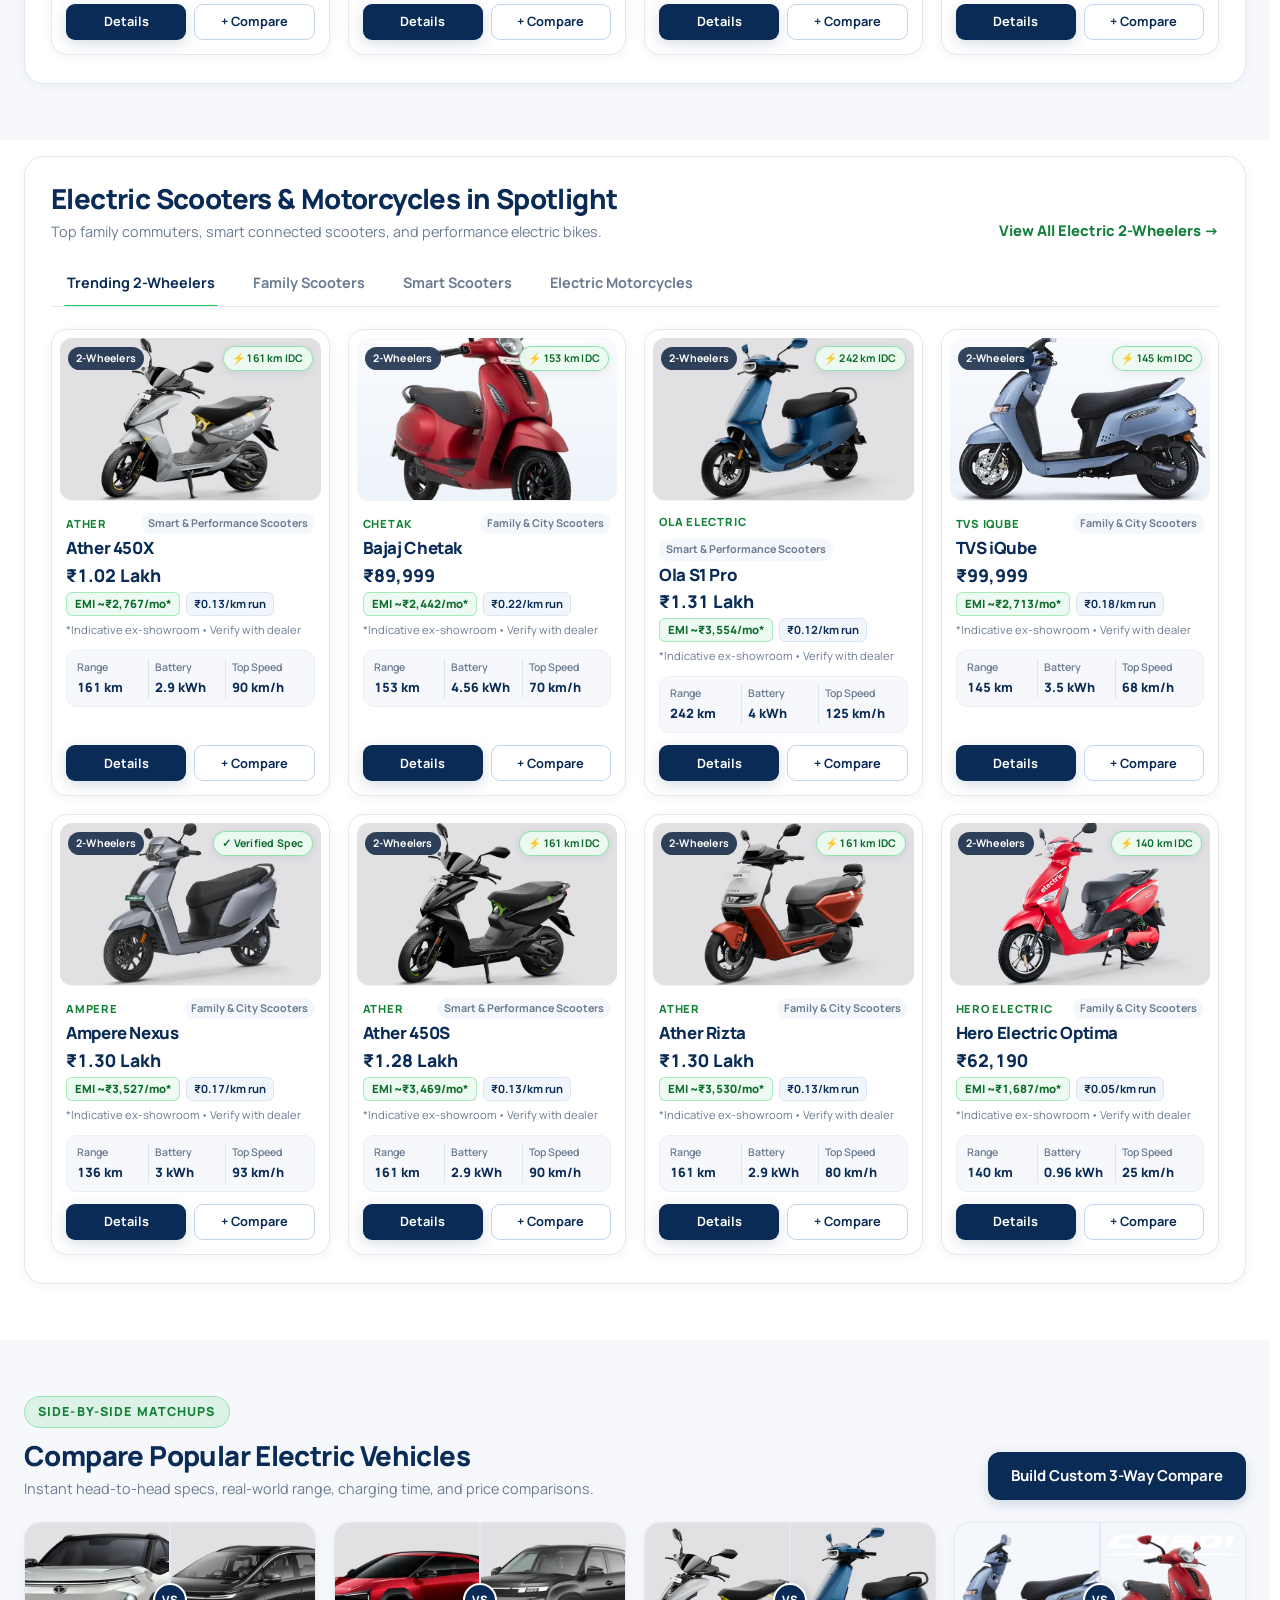
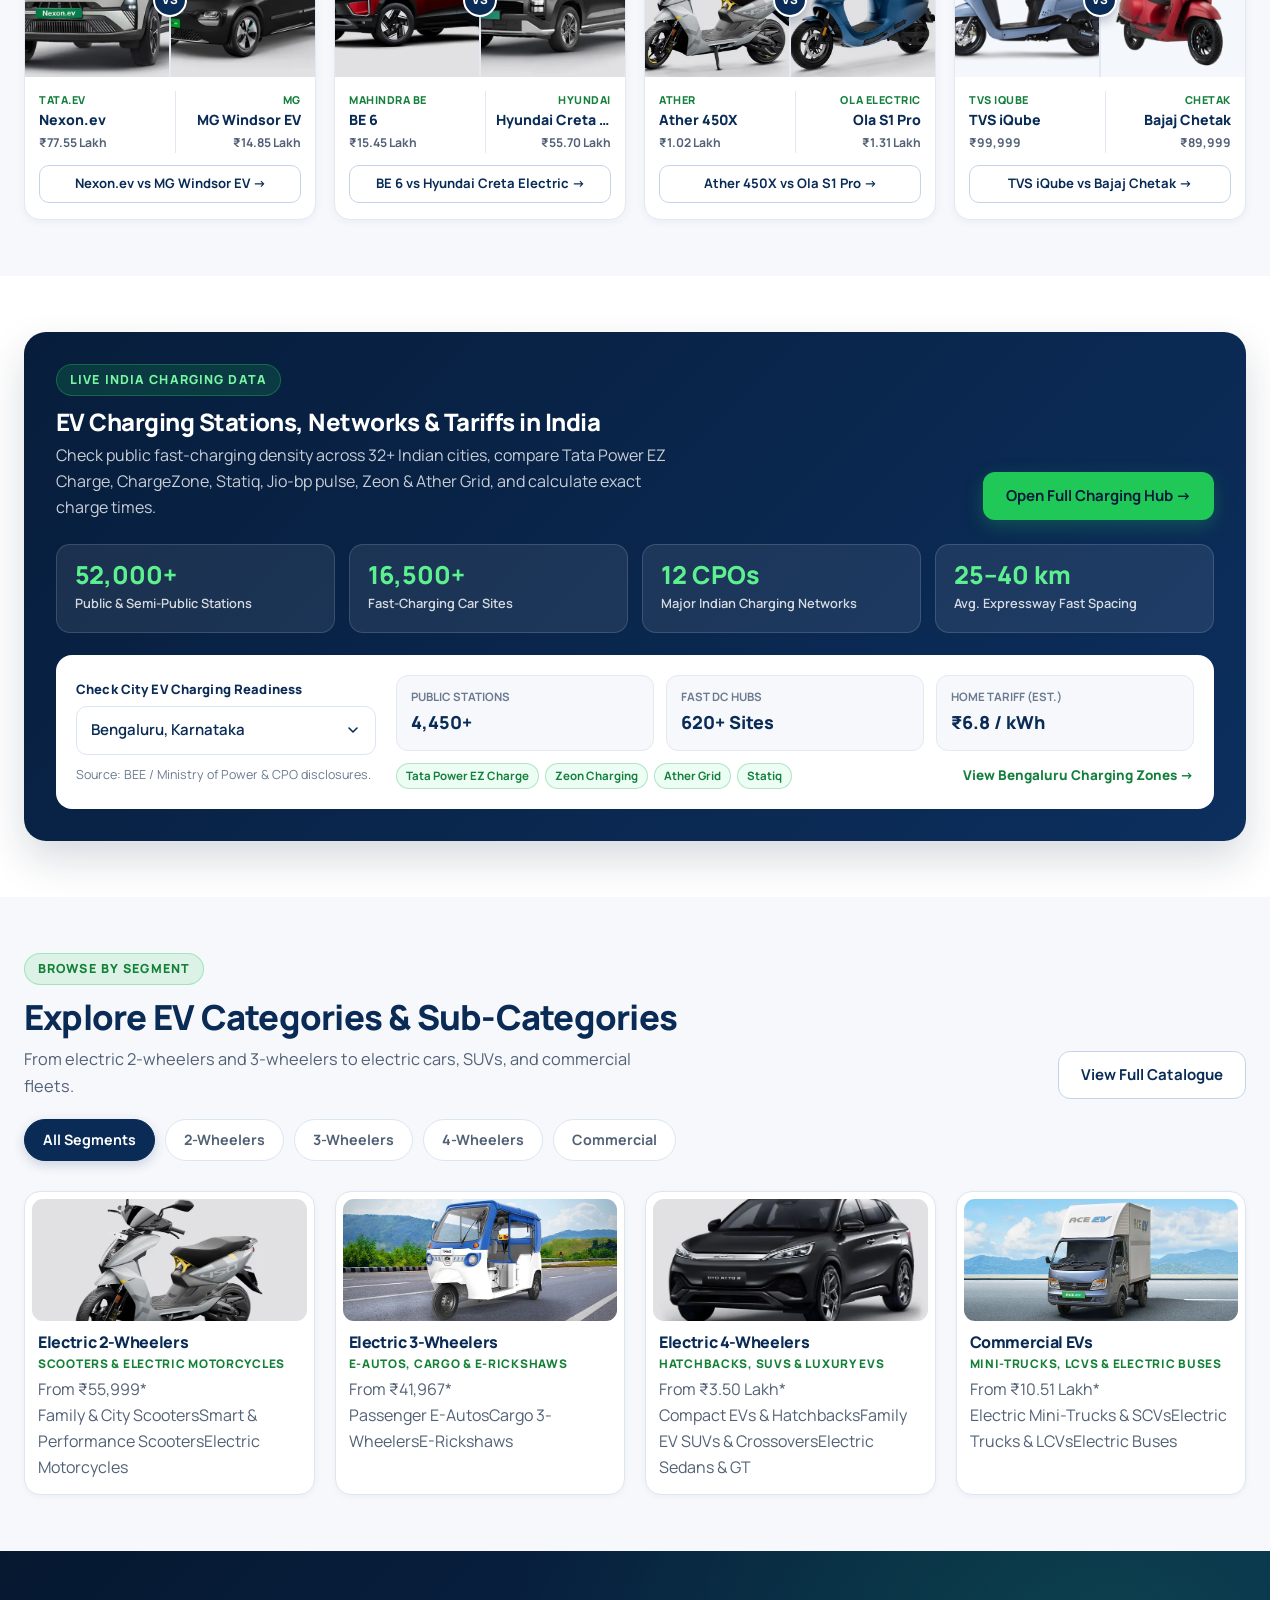
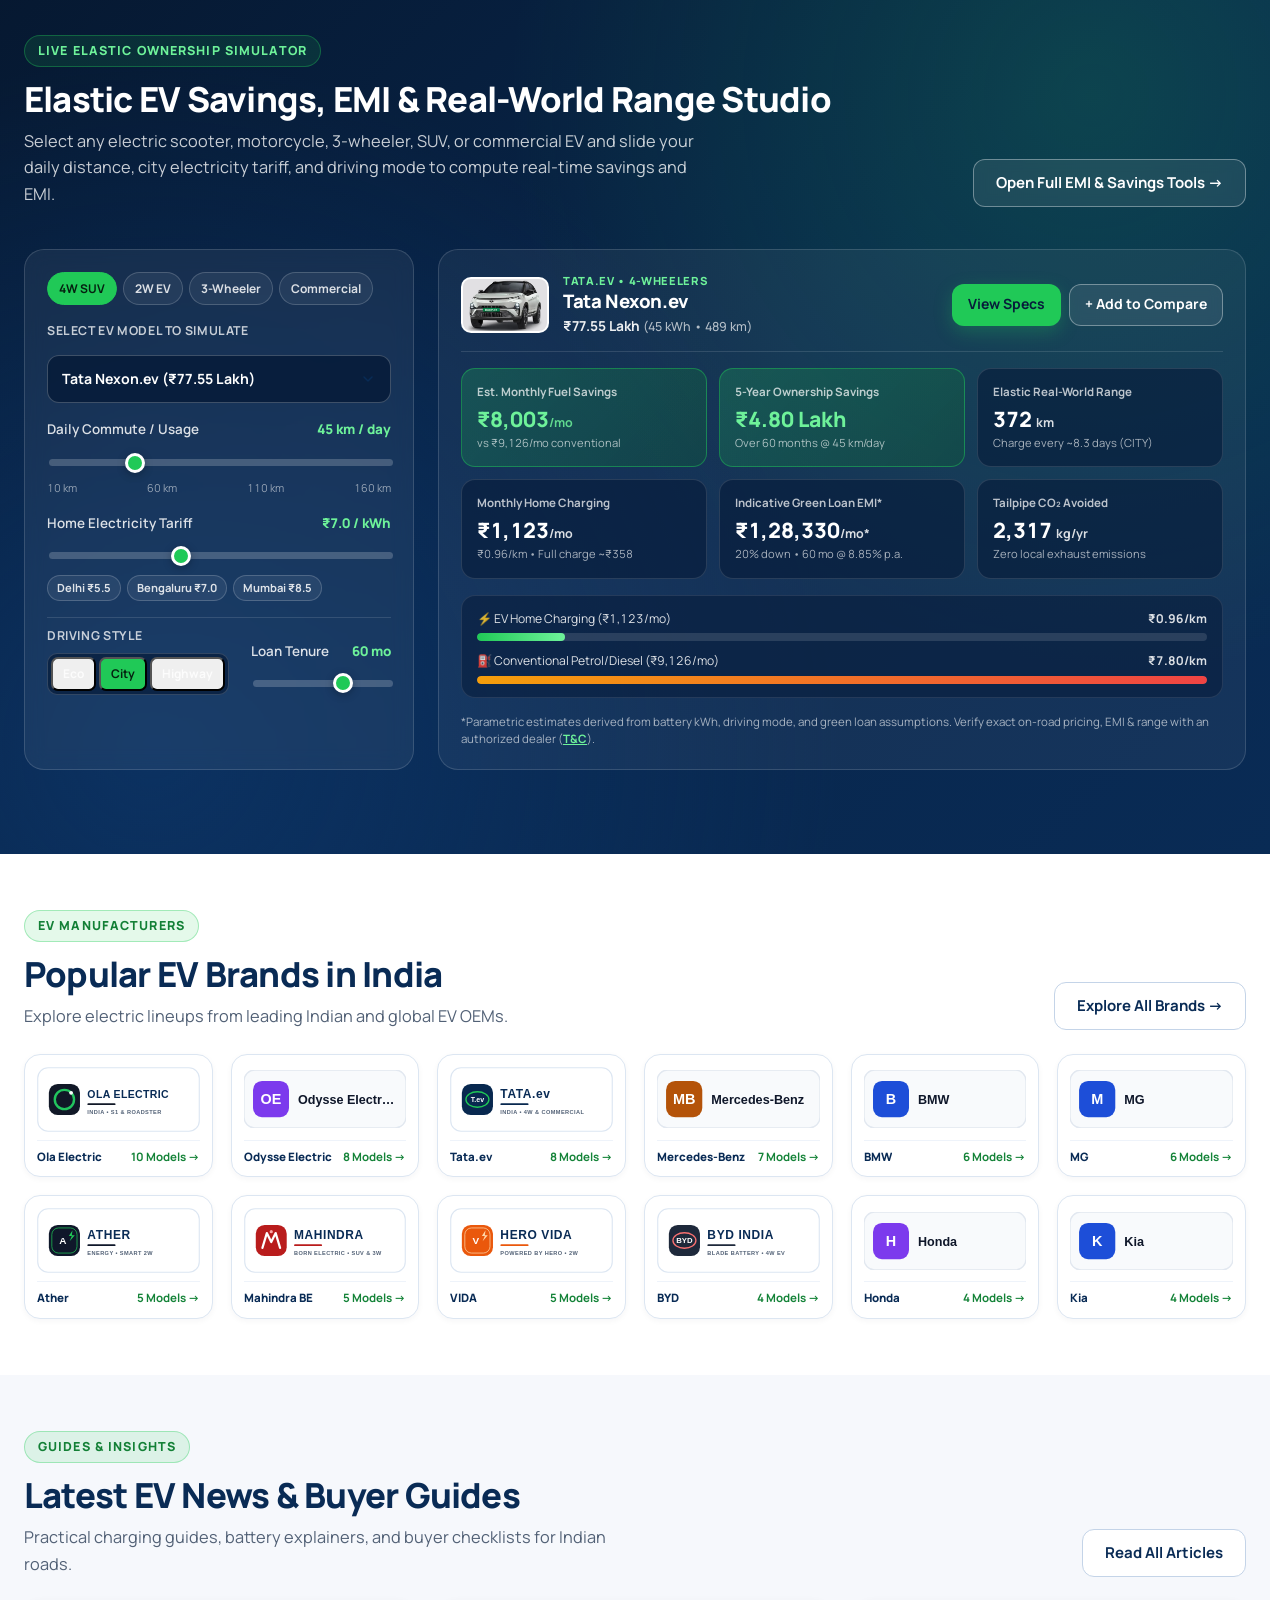
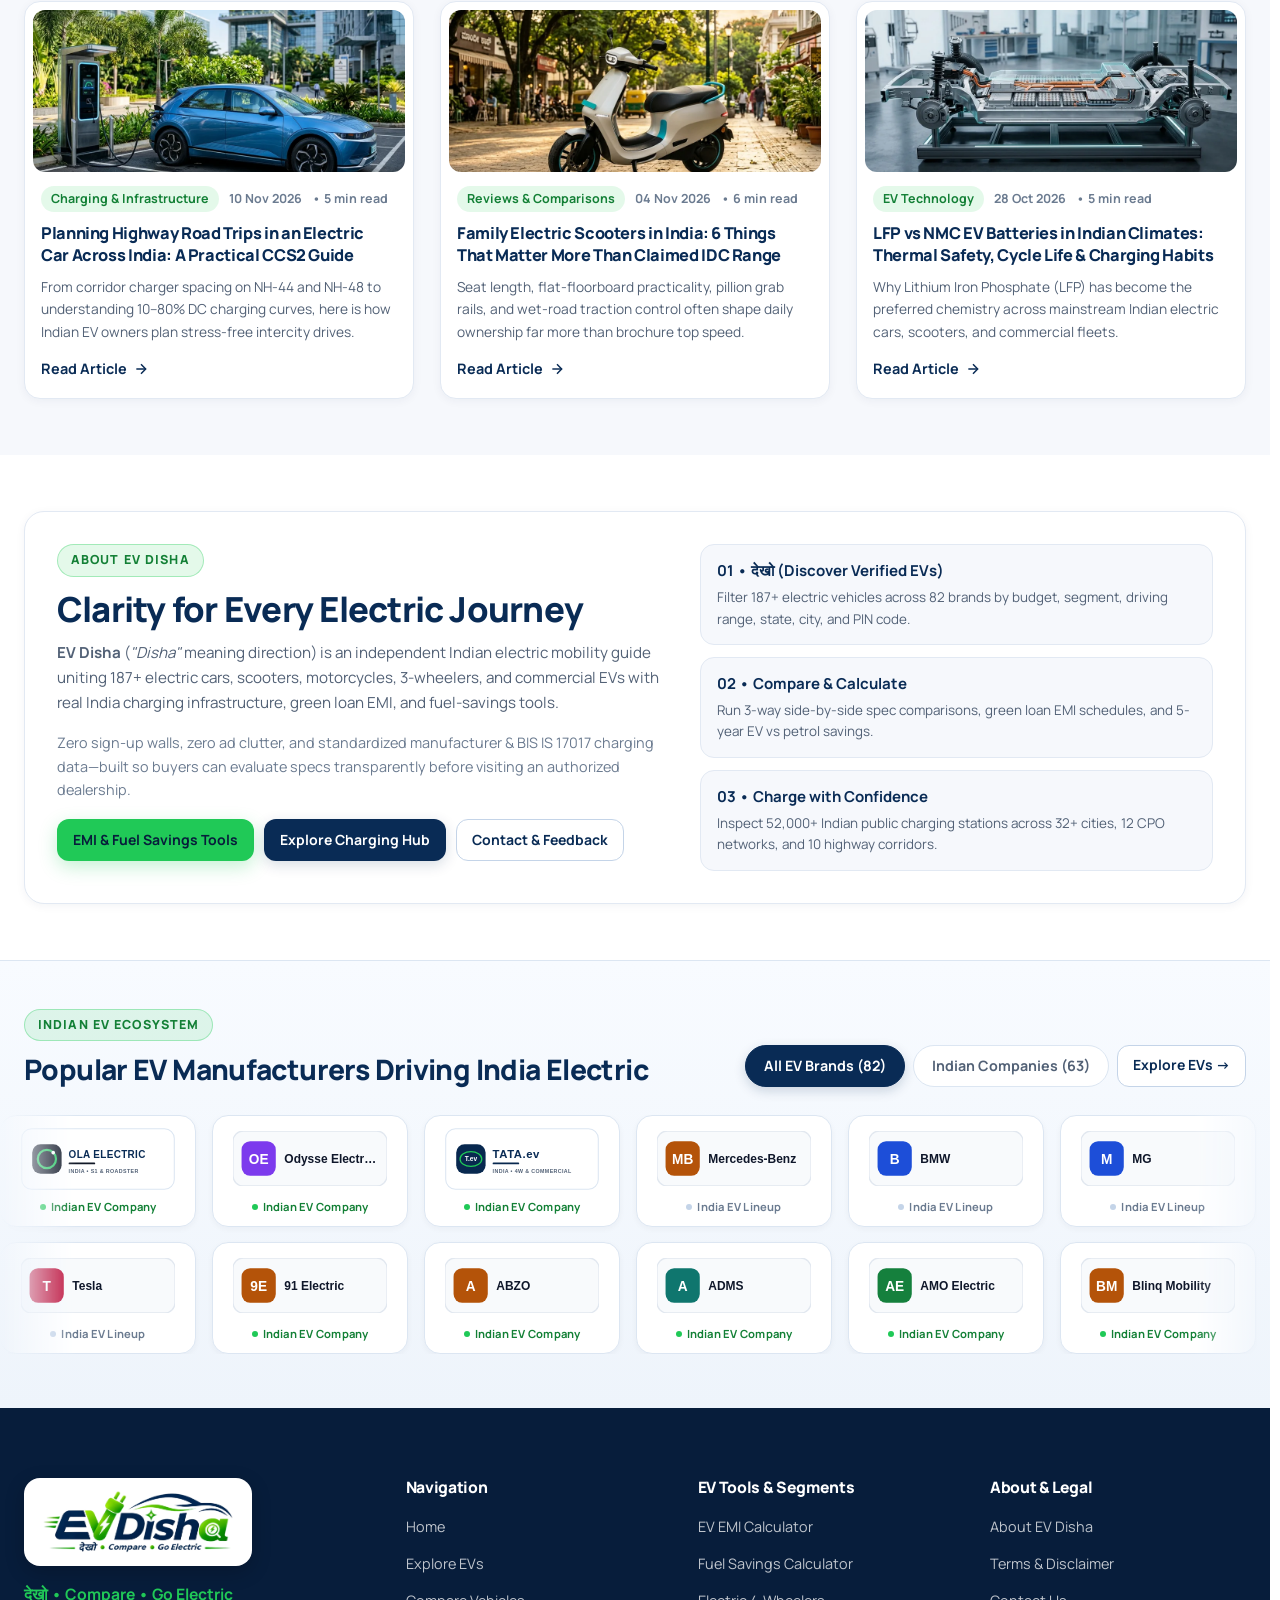
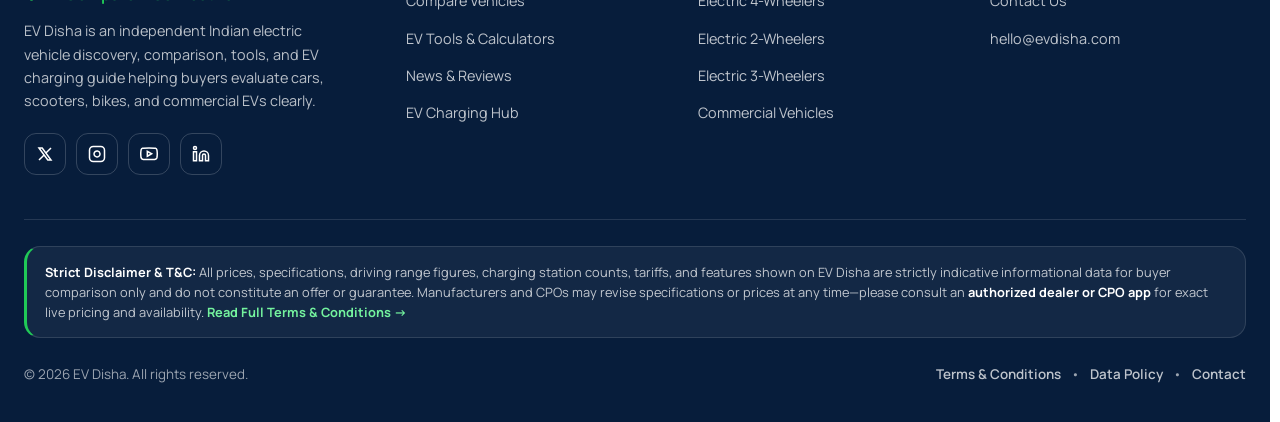
==== commit c6961903: "v3.7: Clean Find Your Right EV labels (2W single-line, Search Verified EVs without noisy counts)" ====
--- a/index.html
+++ b/index.html
@@ -157,7 +157,7 @@
                 <div class="form-field">
                   <label for="qs-city" class="sr-only">City Location</label>
                   <select id="qs-city" name="city" class="form-control">
-                    <option value="all">All India (56 Cities)</option>
+                    <option value="all">All India</option>
                   </select>
                 </div>
               </div>
@@ -168,7 +168,7 @@
                   <circle cx="11" cy="11" r="8"></circle>
                   <line x1="21" y1="21" x2="16.65" y2="16.65"></line>
                 </svg>
-                <span id="qs-submit-label">Search 187 Verified EVs</span>
+                <span id="qs-submit-label">Search Verified EVs</span>
               </button>
             </form>
 
@@ -369,11 +369,11 @@
       <div class="container">
         <div class="section-header" style="margin-bottom:24px;">
           <div>
-            <span class="eyebrow">82 EV Manufacturers</span>
+            <span class="eyebrow">EV Manufacturers</span>
             <h2 id="brands-heading" class="section-title">Popular EV Brands in India</h2>
             <p class="section-subtitle">Explore electric lineups from leading Indian and global EV OEMs.</p>
           </div>
-          <a href="explore.html" class="btn btn-outline">Explore All 82 Brands &rarr;</a>
+          <a href="explore.html" class="btn btn-outline">Explore All Brands &rarr;</a>
         </div>
 
         <div id="home-brands-grid" class="brands-logo-grid">
@@ -522,10 +522,10 @@
   </footer>
 
   <!-- Scripts -->
-  <script src="assets/js/main.js?v=3.4" defer></script>
-  <script src="assets/js/ai-agent.js?v=3.4" defer></script>
-  <script src="assets/js/filters.js?v=3.4" defer></script>
-  <script src="assets/js/home.js?v=3.4" defer></script>
+  <script src="assets/js/main.js?v=3.7" defer></script>
+  <script src="assets/js/ai-agent.js?v=3.7" defer></script>
+  <script src="assets/js/filters.js?v=3.7" defer></script>
+  <script src="assets/js/home.js?v=3.7" defer></script>
 </body>
 
 </html>
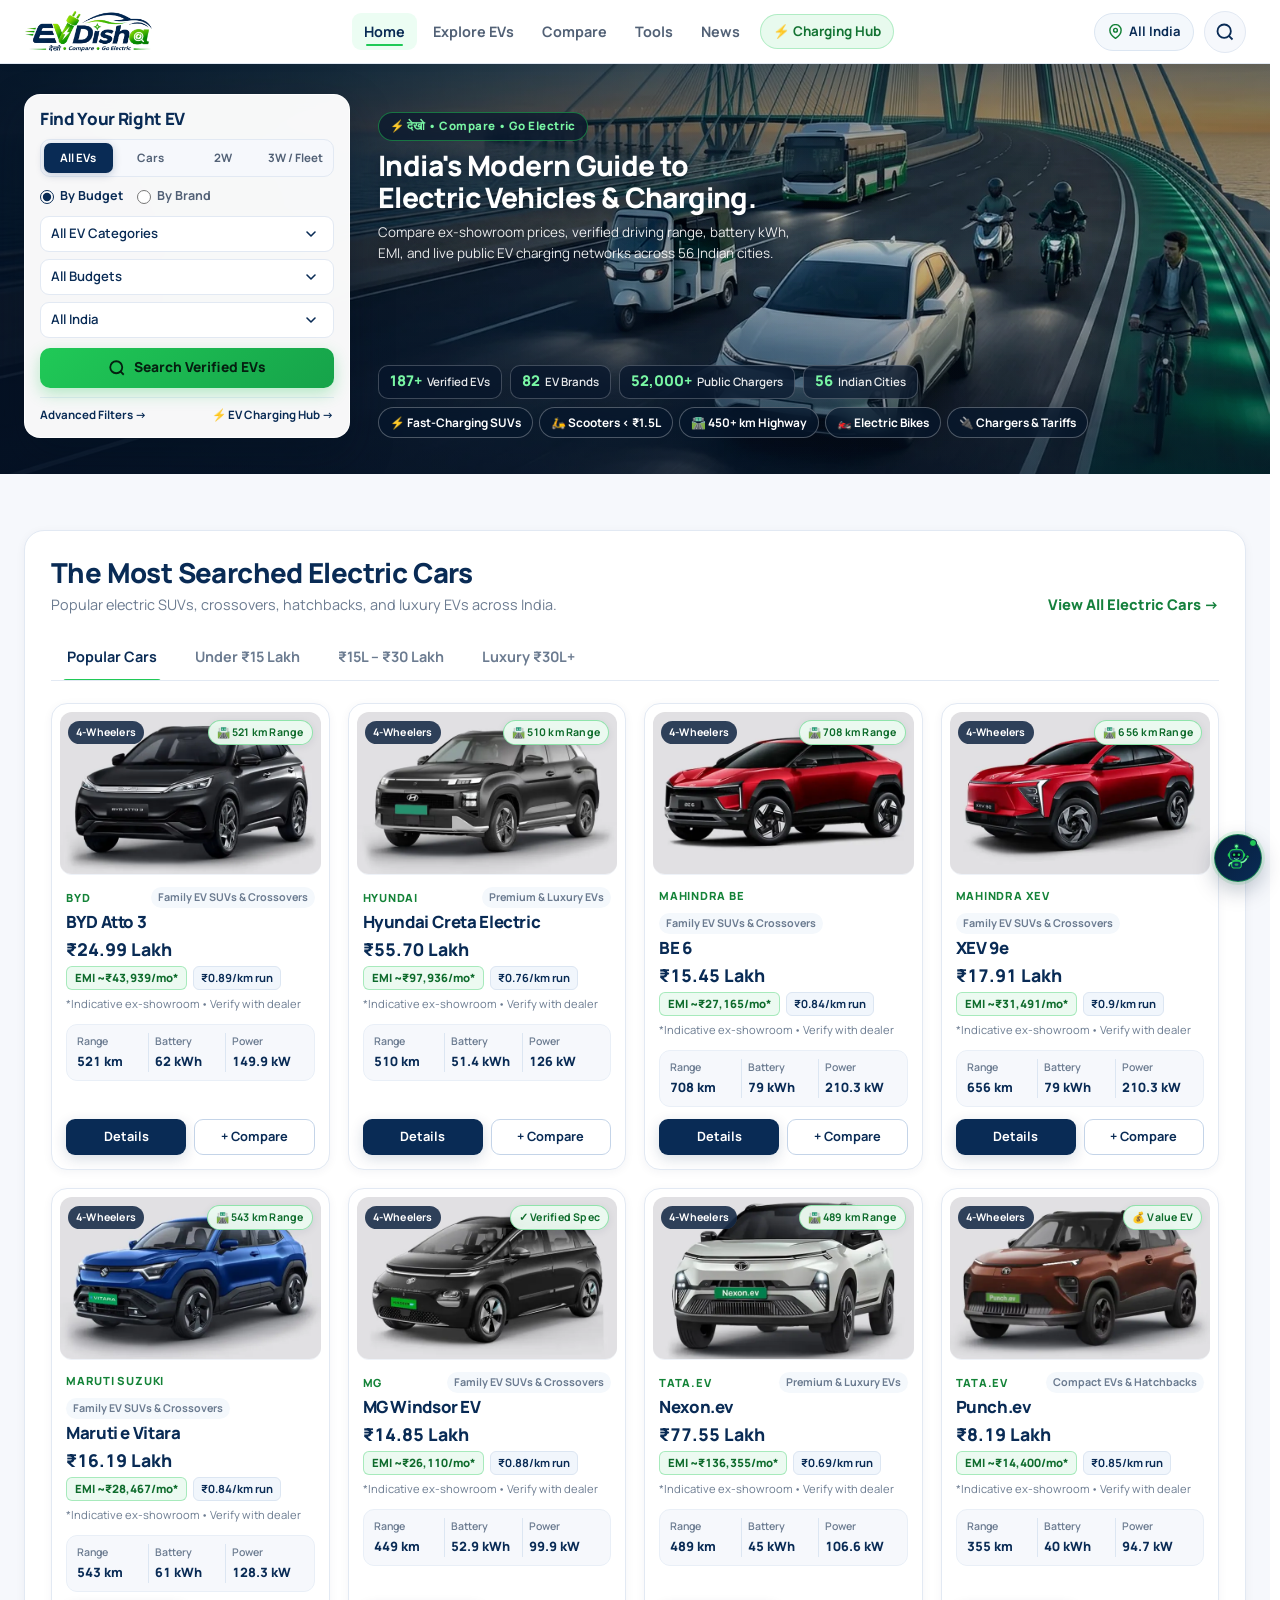
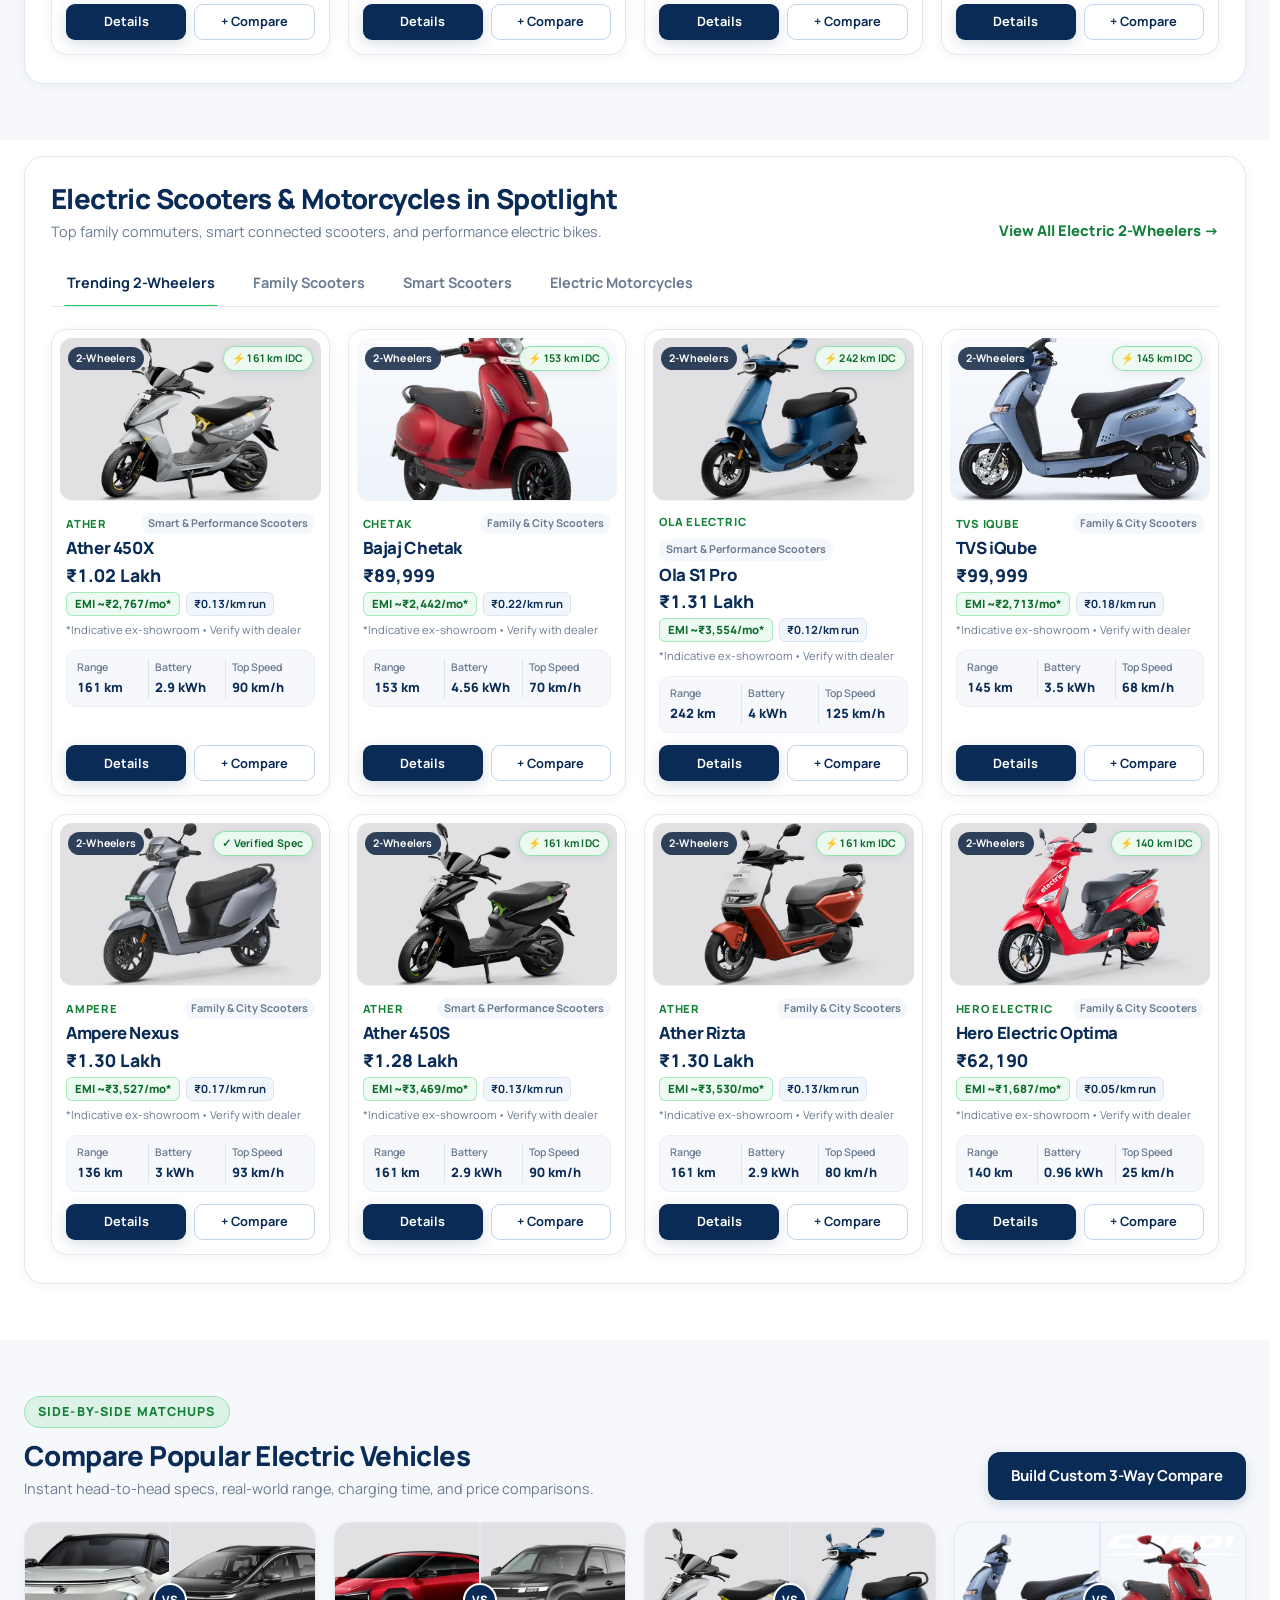
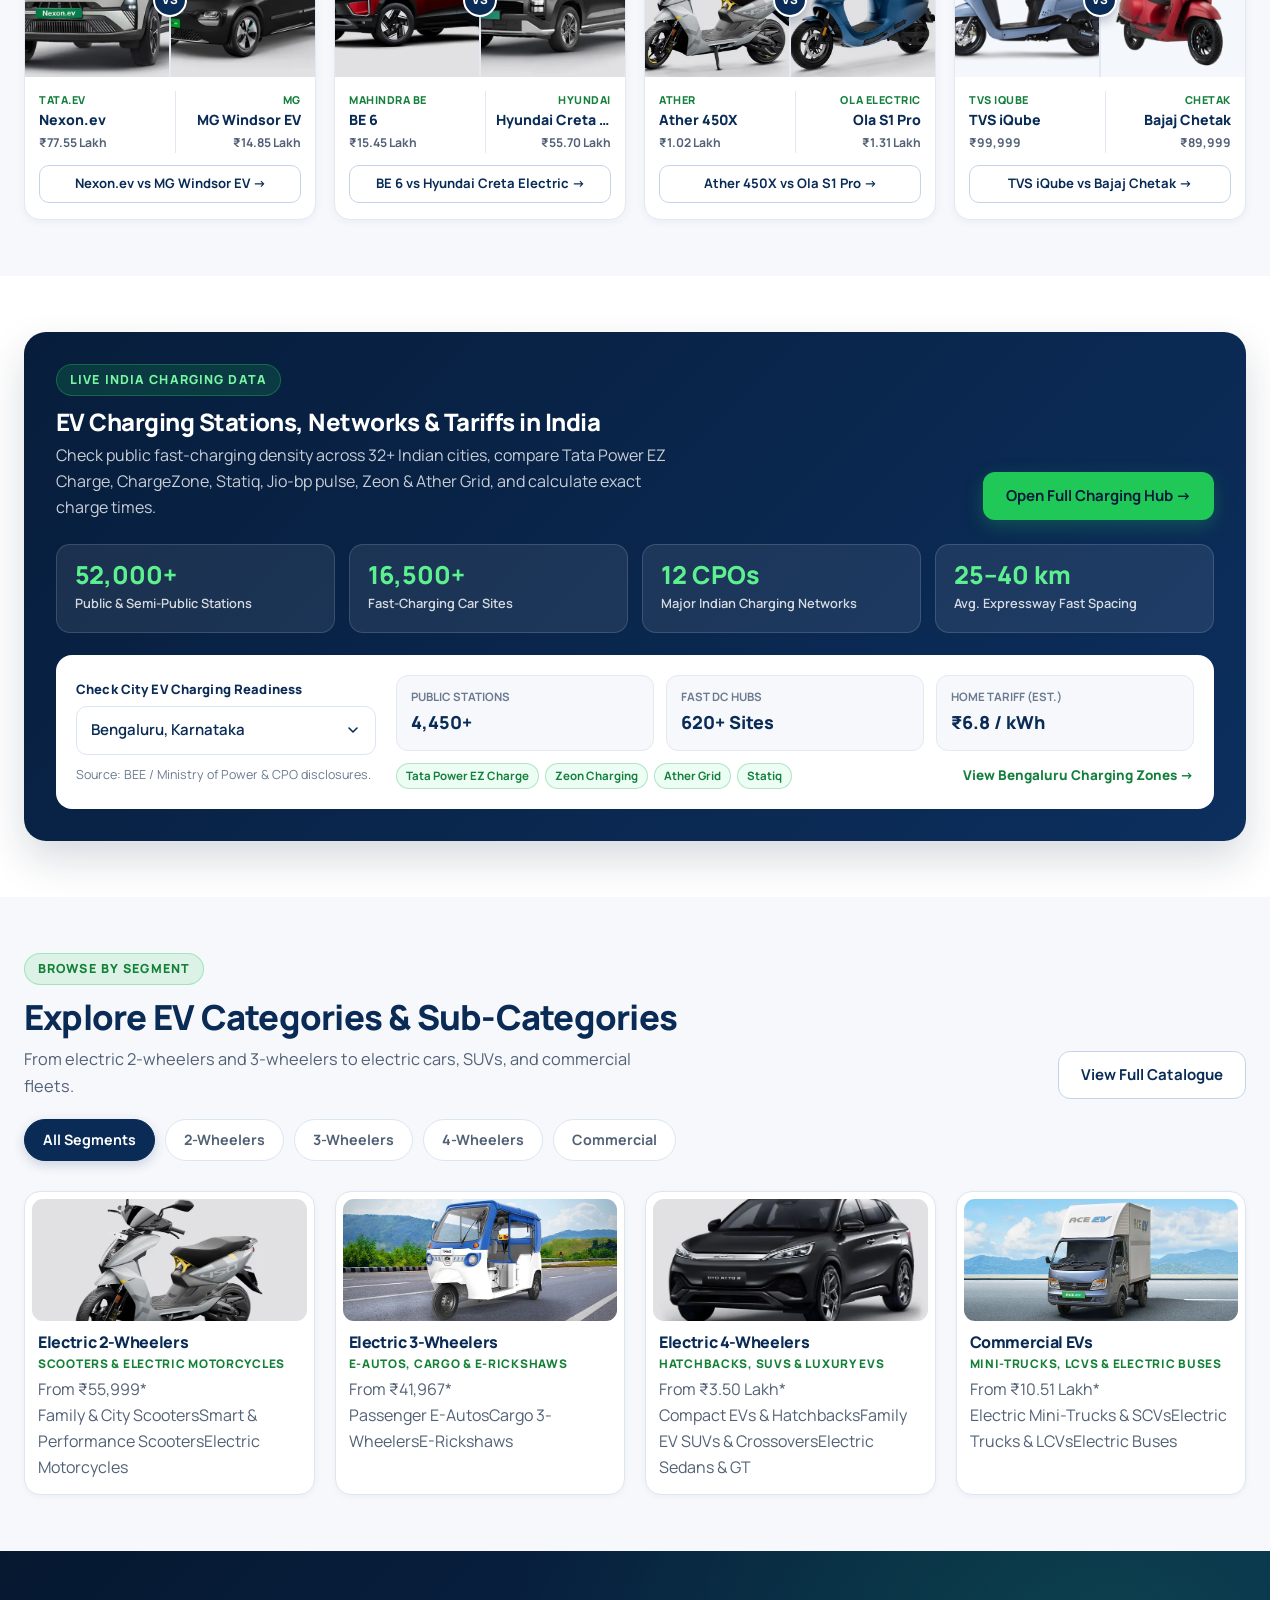
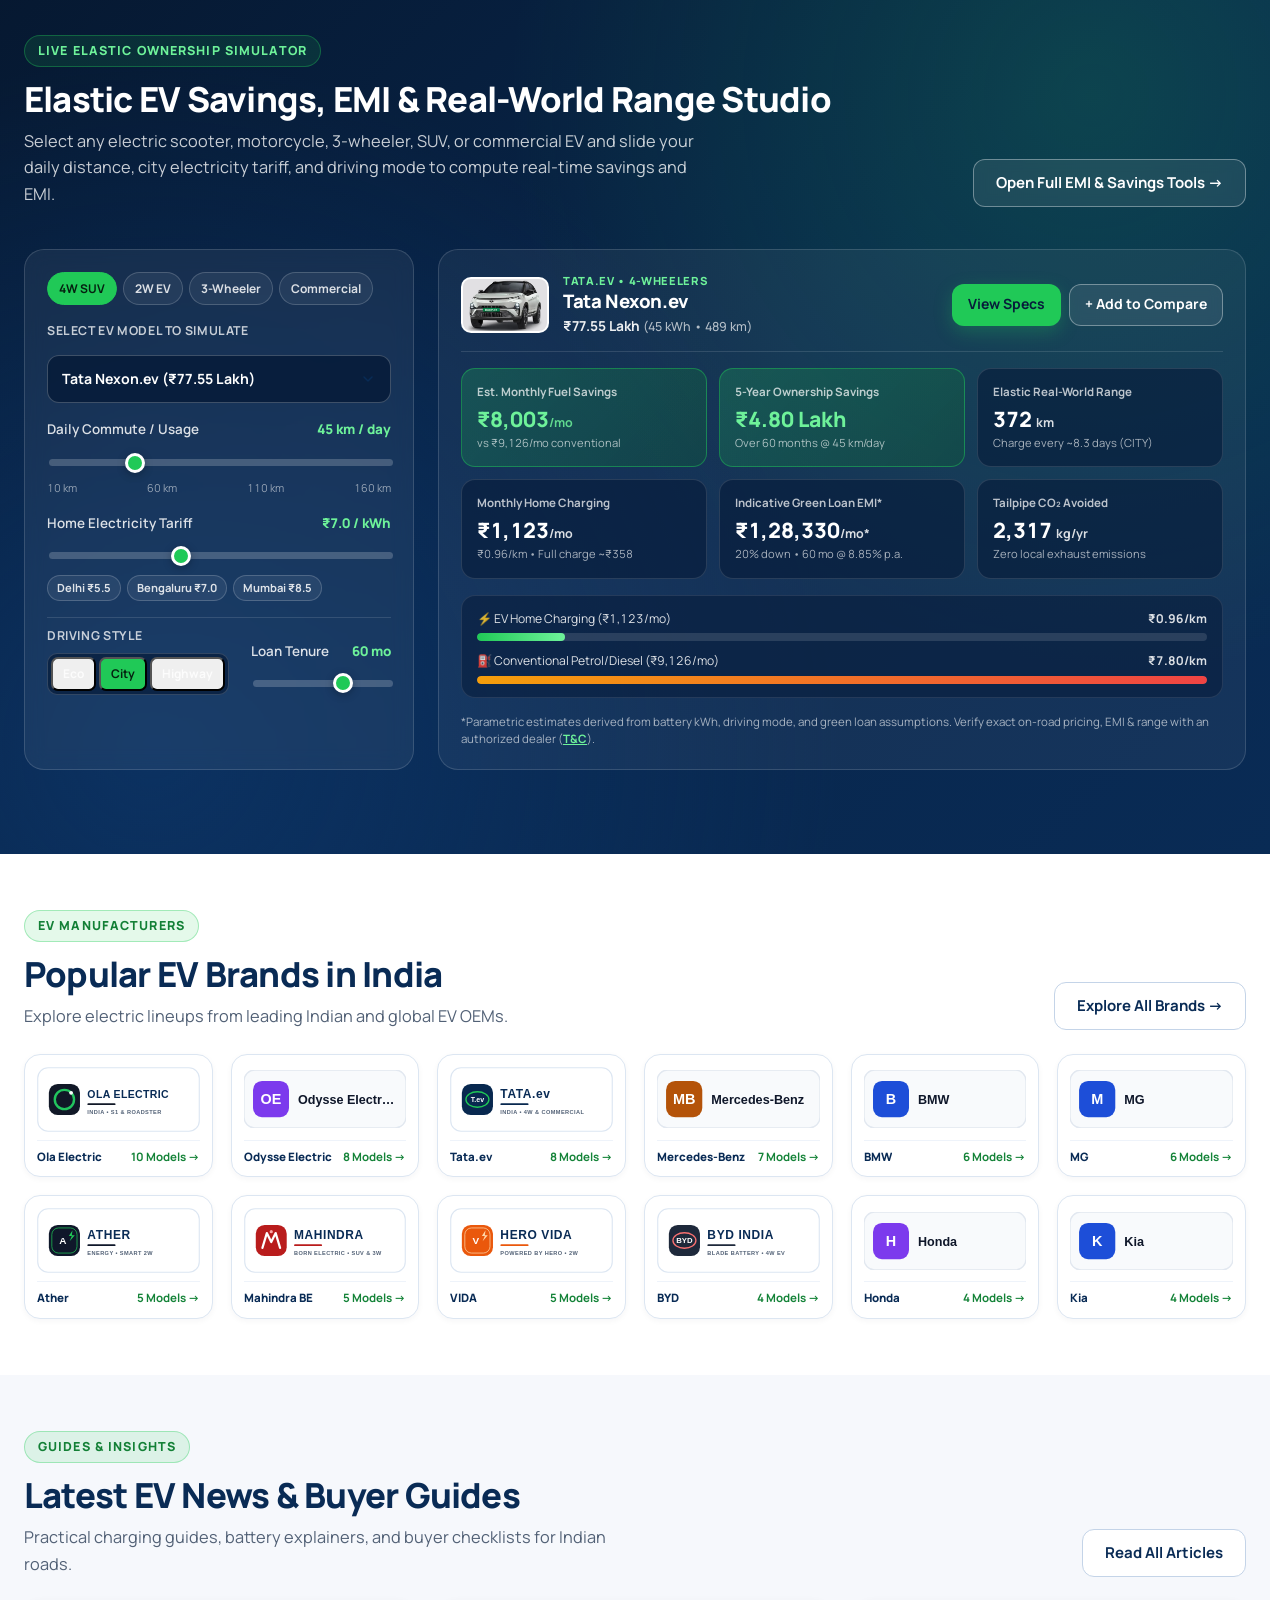
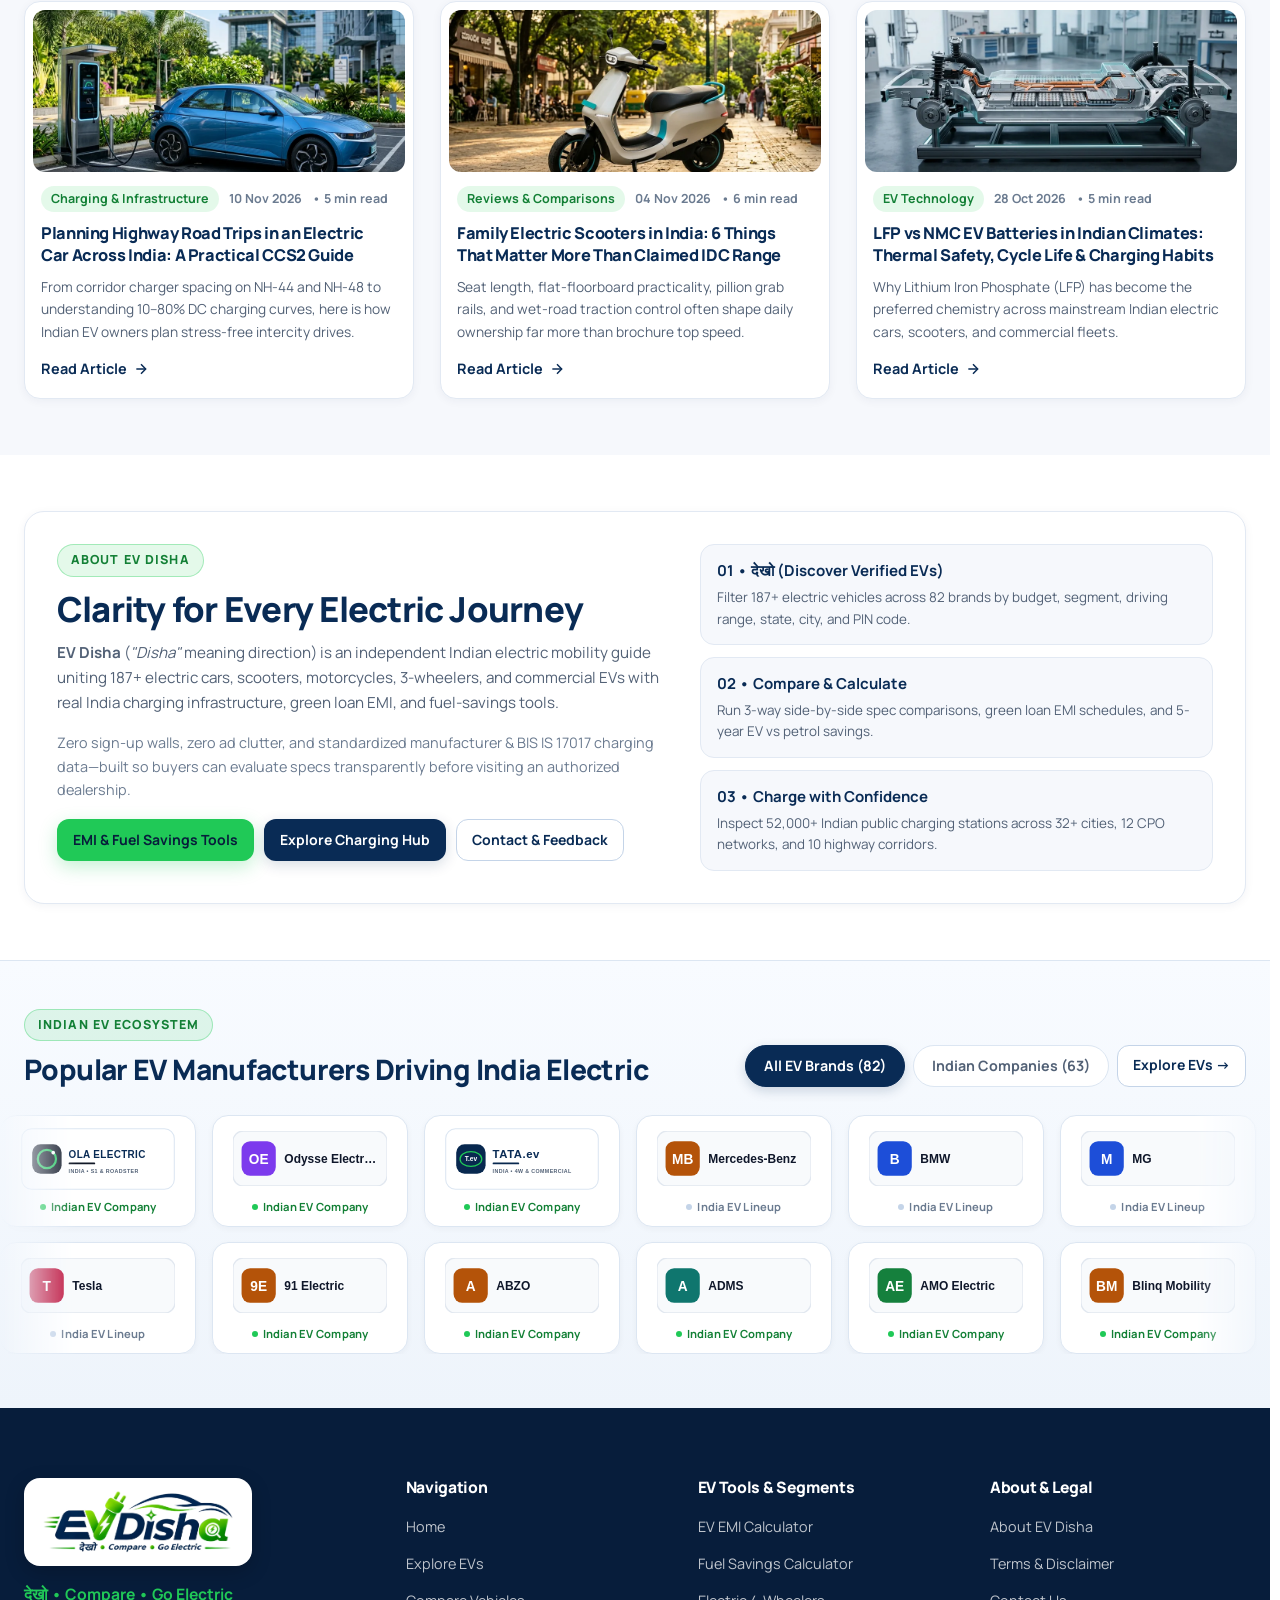
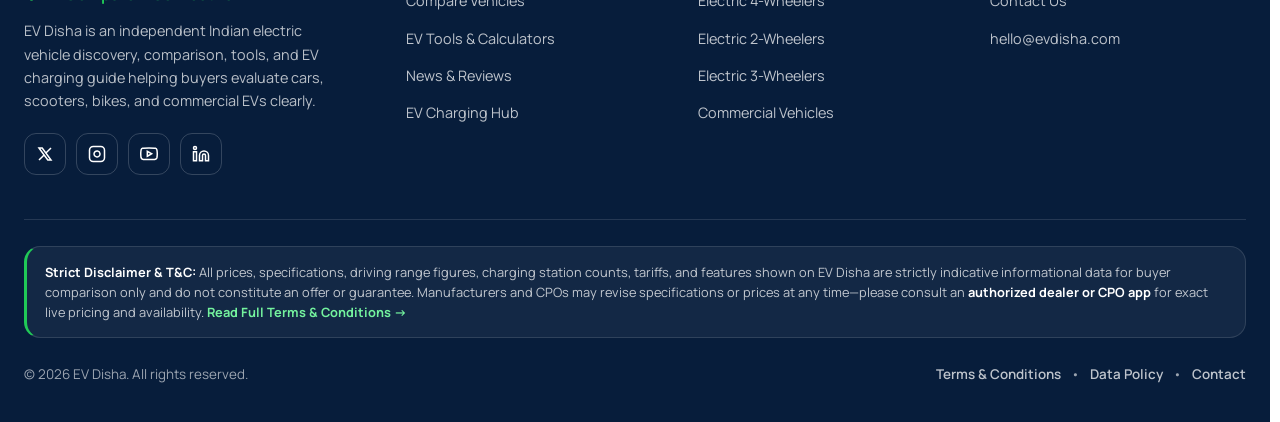
==== commit 092841c8: "v3.8: Show full untruncated City (PIN) e.g. Hyderabad (500001) in header location pill across deskto" ====
--- a/index.html
+++ b/index.html
@@ -28,9 +28,9 @@
     rel="stylesheet" />
 
   <!-- Stylesheets -->
-  <link rel="stylesheet" href="assets/css/style.css?v=3.6" />
-  <link rel="stylesheet" href="assets/css/responsive.css?v=3.6" />
-  <link rel="stylesheet" href="assets/css/modern-ui.css?v=3.6" />
+  <link rel="stylesheet" href="assets/css/style.css?v=3.8" />
+  <link rel="stylesheet" href="assets/css/responsive.css?v=3.8" />
+  <link rel="stylesheet" href="assets/css/modern-ui.css?v=3.8" />
 
   <!-- JSON-LD Structured Data -->
   <script type="application/ld+json">
@@ -105,7 +105,7 @@
     <!-- B. CarDekho-Style Split Hero with Floating Finder Card -->
     <section class="cd-hero" aria-labelledby="hero-heading">
       <div class="cd-hero-bg" aria-hidden="true">
-        <img src="assets/images/banners/hero-ev.webp?v=3.6" alt="" width="1600" height="900" fetchpriority="high" />
+        <img src="assets/images/banners/hero-ev.webp?v=3.8" alt="" width="1600" height="900" fetchpriority="high" />
       </div>
       <div class="container">
         <div class="cd-hero-grid">
@@ -522,10 +522,10 @@
   </footer>
 
   <!-- Scripts -->
-  <script src="assets/js/main.js?v=3.7" defer></script>
-  <script src="assets/js/ai-agent.js?v=3.7" defer></script>
-  <script src="assets/js/filters.js?v=3.7" defer></script>
-  <script src="assets/js/home.js?v=3.7" defer></script>
+  <script src="assets/js/main.js?v=3.8" defer></script>
+  <script src="assets/js/ai-agent.js?v=3.8" defer></script>
+  <script src="assets/js/filters.js?v=3.8" defer></script>
+  <script src="assets/js/home.js?v=3.8" defer></script>
 </body>
 
 </html>
--- a/assets/css/style.css
+++ b/assets/css/style.css
@@ -3704,16 +3704,23 @@
   display: inline-flex;
   align-items: center;
   gap: 6px;
-  height: 40px;
-  padding: 0 12px;
+  height: 38px;
+  padding: 0 13px;
   border-radius: var(--radius-pill);
   border: 1.5px solid var(--color-border);
   background: var(--color-bg-light);
   color: var(--color-navy);
   font-size: 0.8125rem;
   font-weight: 700;
-  max-width: 175px;
-  transition: border-color var(--transition-fast), background-color var(--transition-fast);
+  max-width: 260px;
+  flex-shrink: 0;
+  transition: border-color var(--transition-fast), background-color var(--transition-fast), box-shadow var(--transition-fast);
+}
+
+.header-loc-btn.is-active-loc {
+  background: #F0FDF4;
+  border-color: rgba(22, 163, 74, 0.42);
+  color: #092B55;
 }
 
 .header-loc-btn svg {
--- a/assets/css/responsive.css
+++ b/assets/css/responsive.css
@@ -913,9 +913,9 @@
    -------------------------------------------------------------------------- */
 @media (max-width: 1239px) {
   .header-loc-btn {
-    max-width: 138px;
-    padding-inline: 10px;
-    font-size: 0.77rem;
+    max-width: 230px;
+    padding-inline: 11px;
+    font-size: 0.78rem;
   }
 
   .quick-search-form.quick-search-form-5col {
@@ -930,9 +930,10 @@
 
 @media (max-width: 767px) {
   .header-loc-btn {
-    height: 38px;
+    height: 36px;
     padding: 0 9px;
-    max-width: 112px;
+    gap: 5px;
+    max-width: 178px;
     font-size: 0.73rem;
   }
 
@@ -954,8 +955,13 @@
 }
 
 @media (max-width: 389px) {
+  .header-loc-btn {
+    max-width: 152px;
+    padding: 0 8px;
+    font-size: 0.7rem;
+  }
   .header-loc-btn span {
-    max-width: 62px;
+    max-width: none;
   }
 }
 
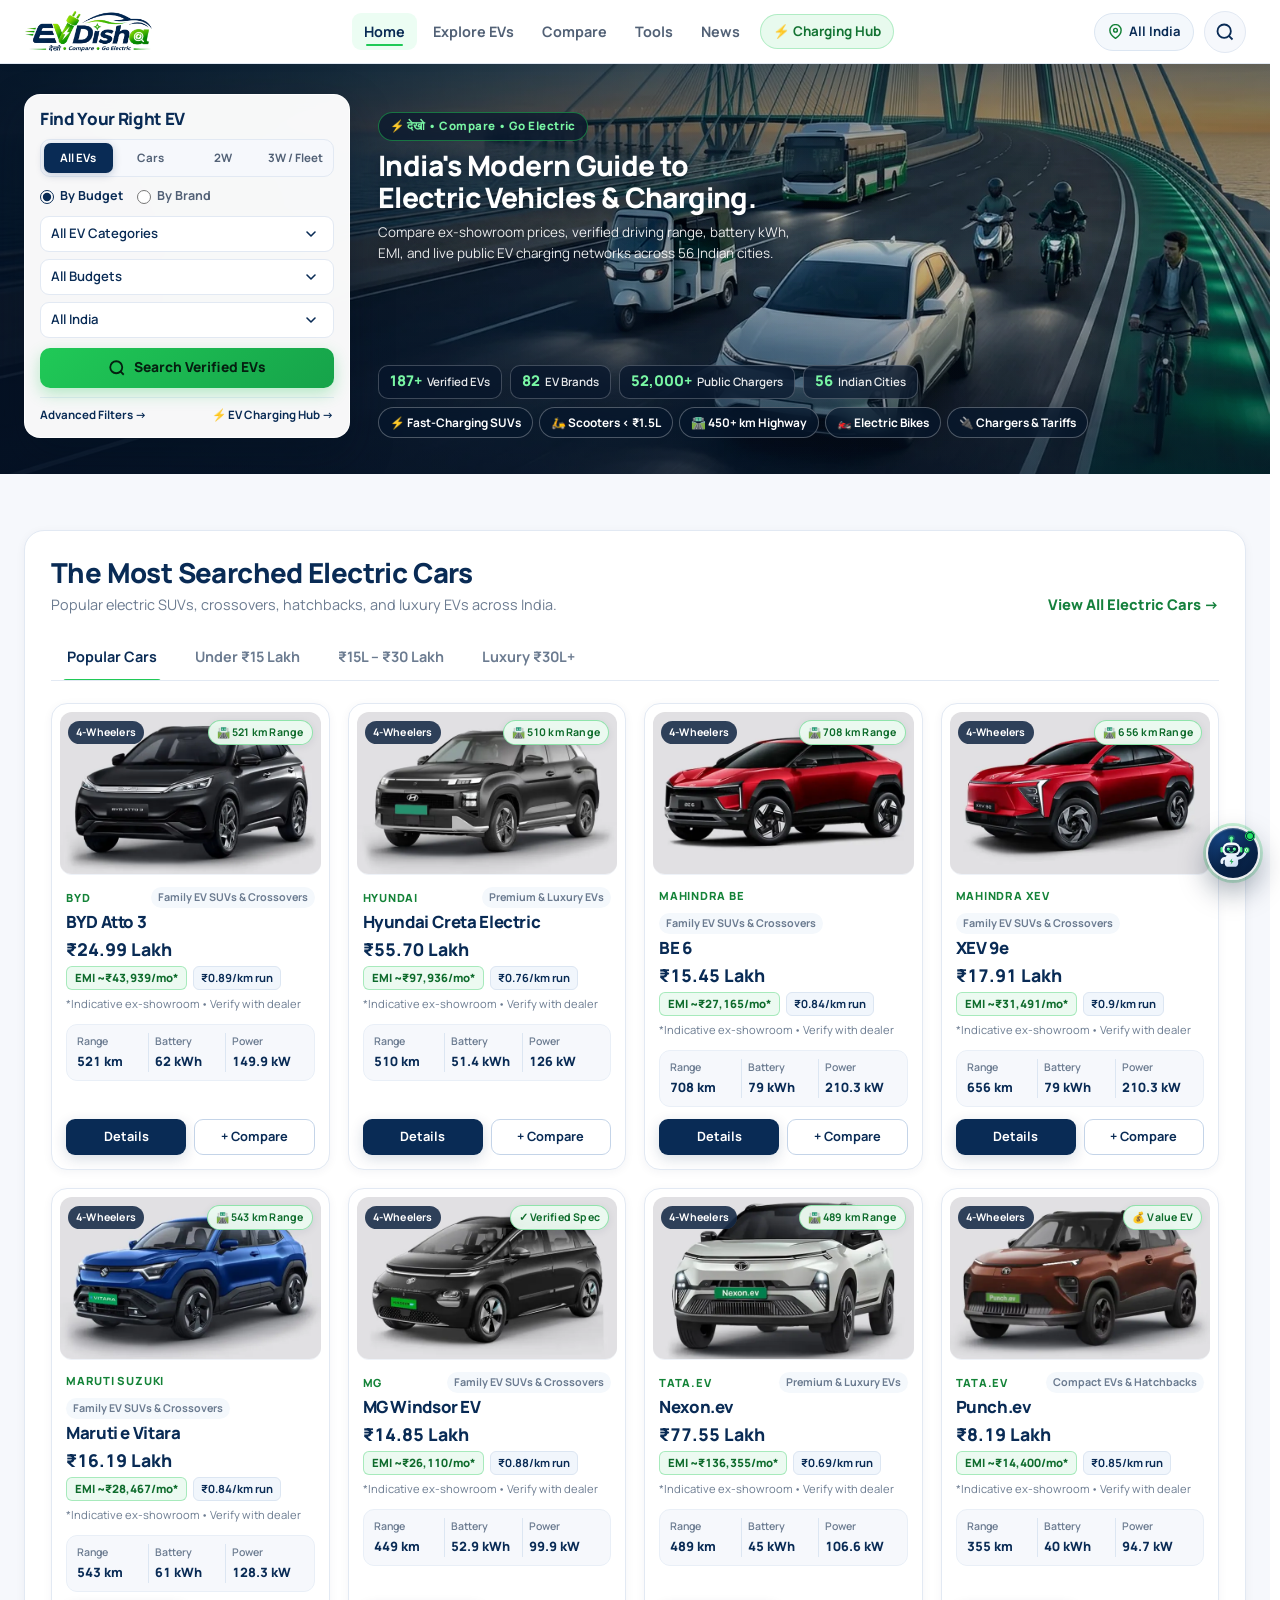
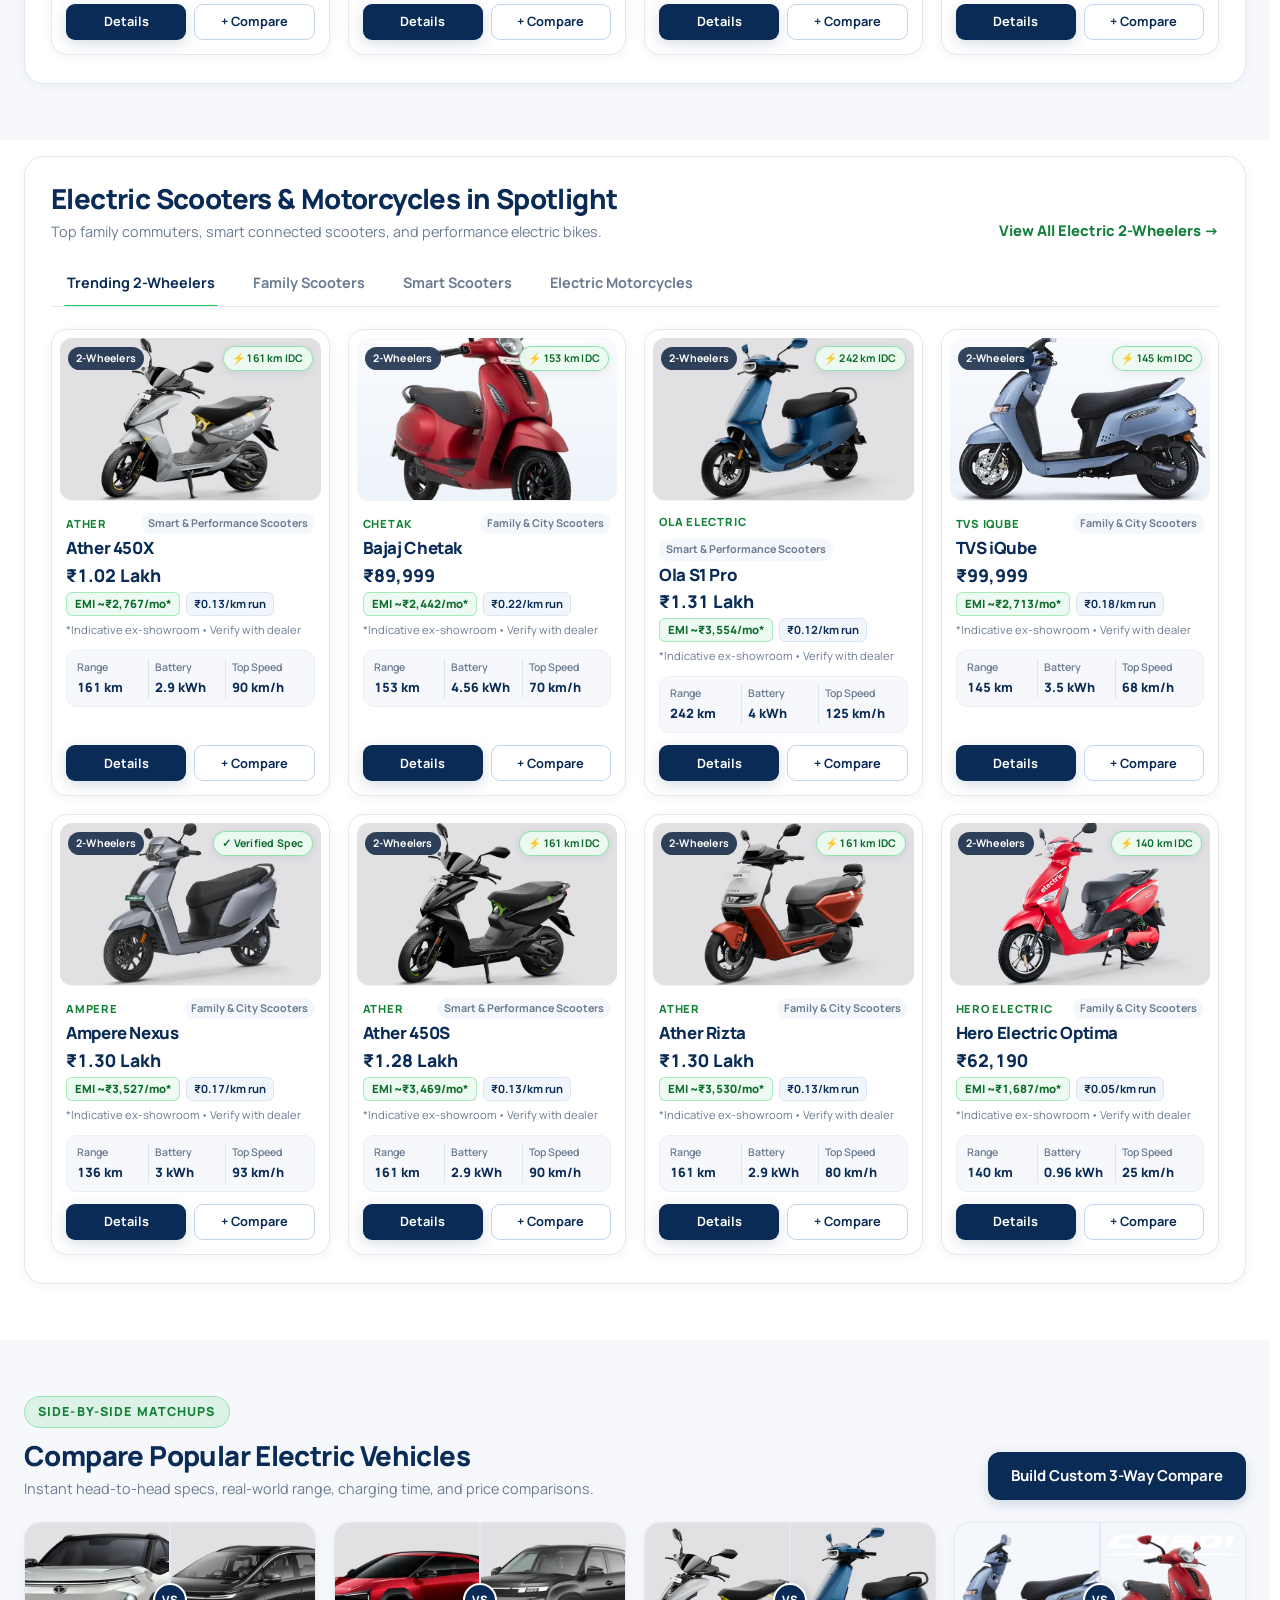
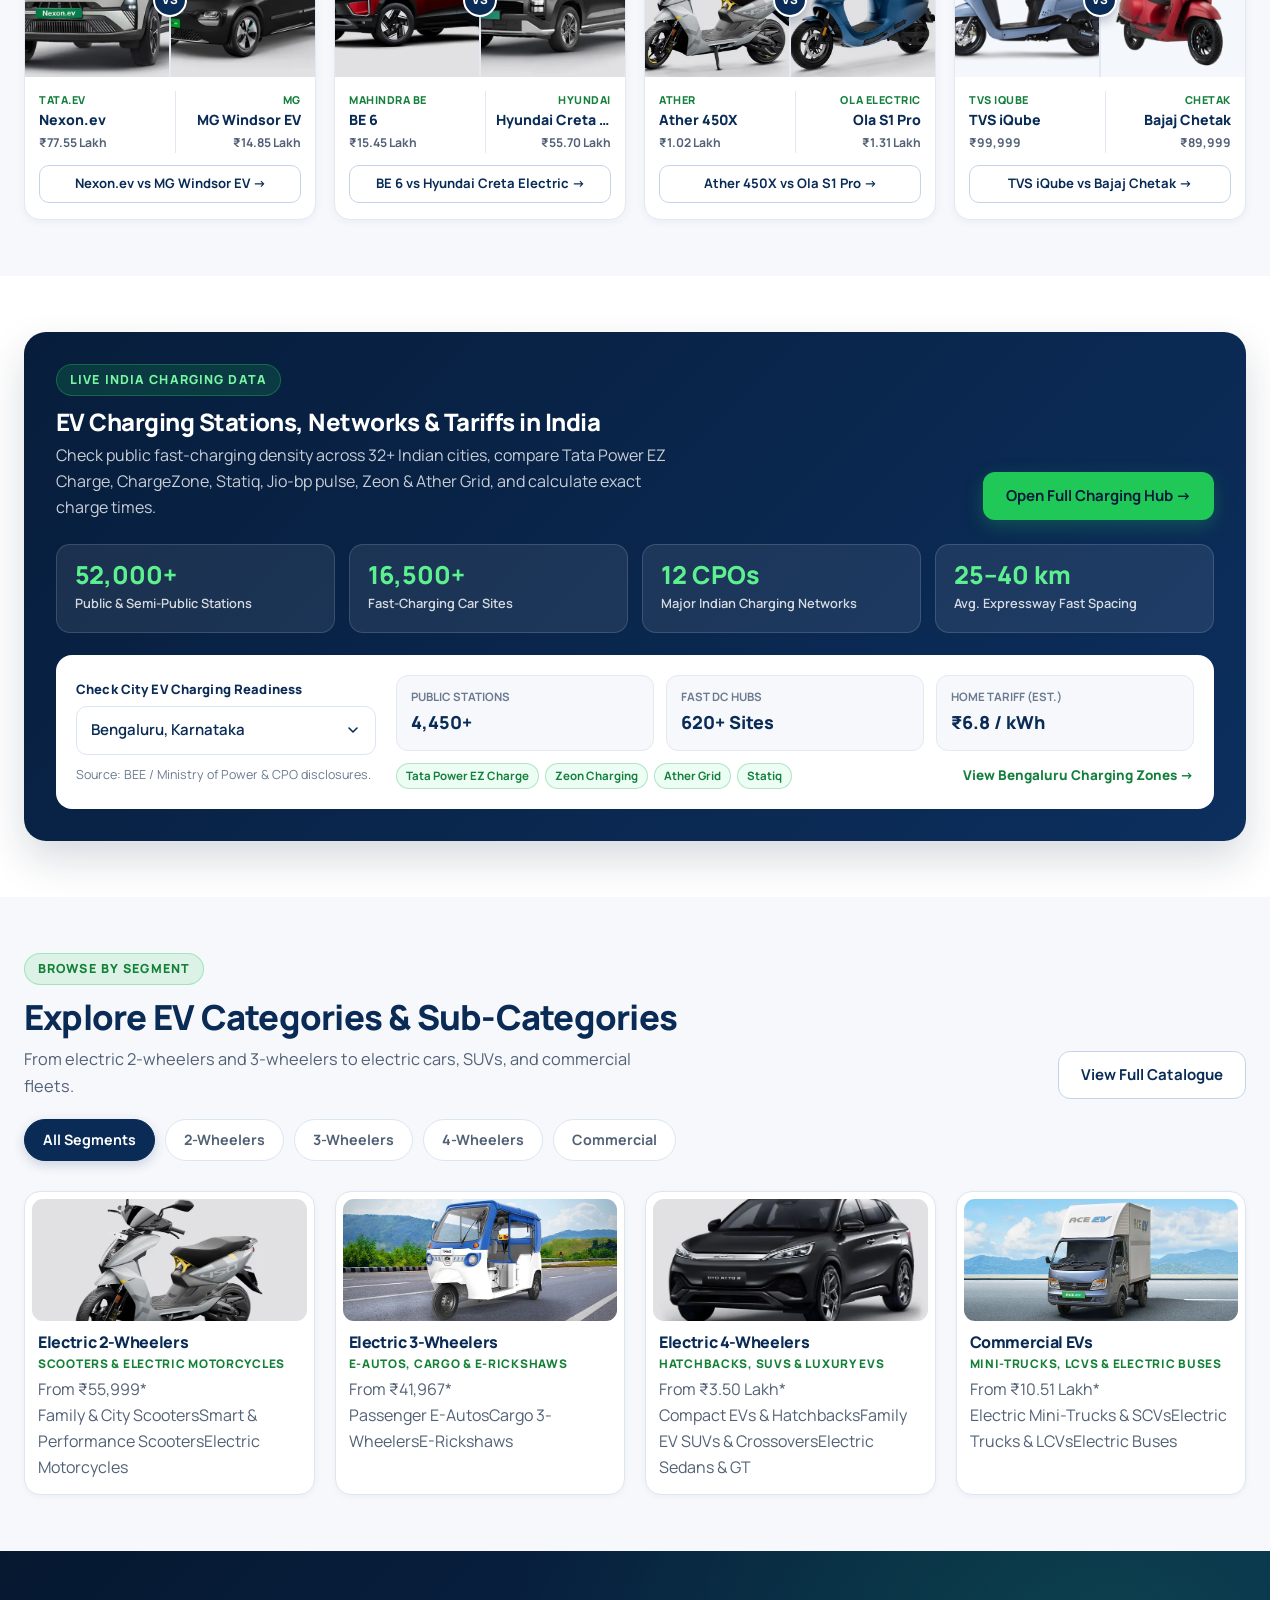
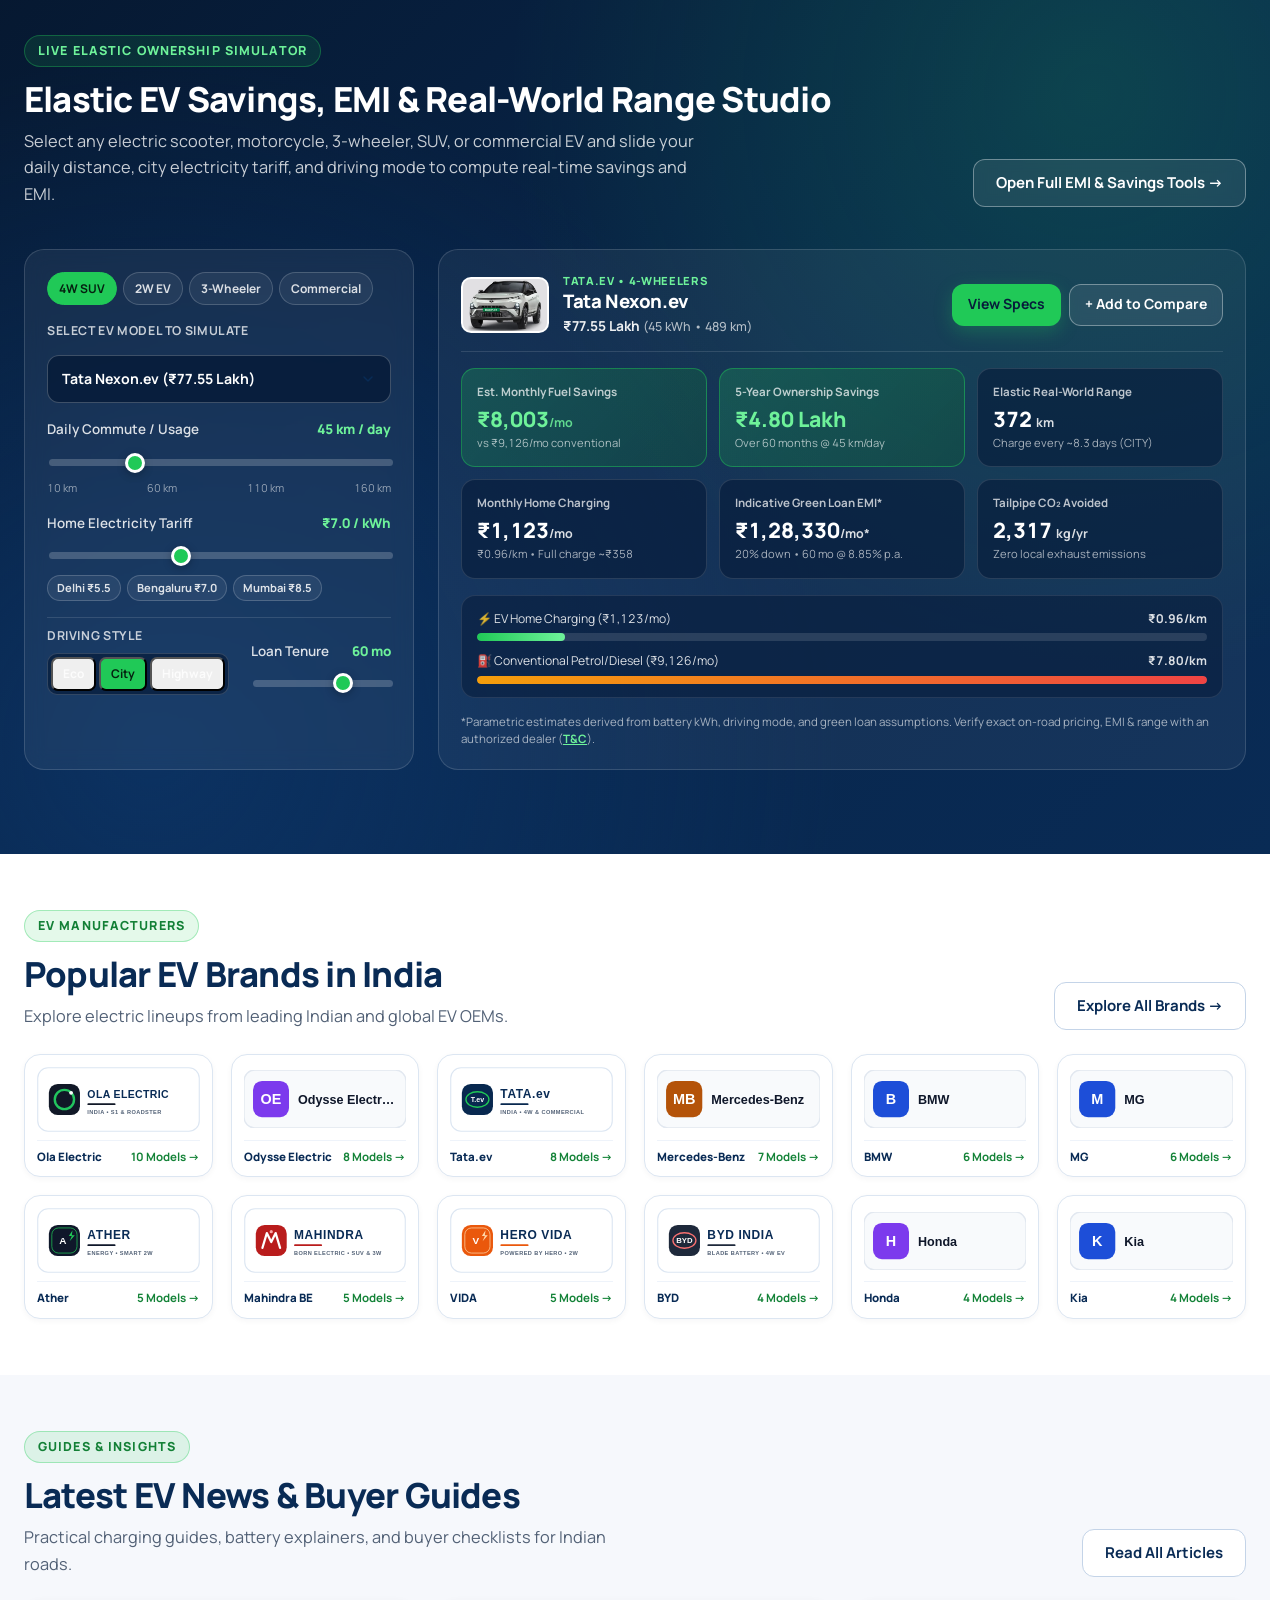
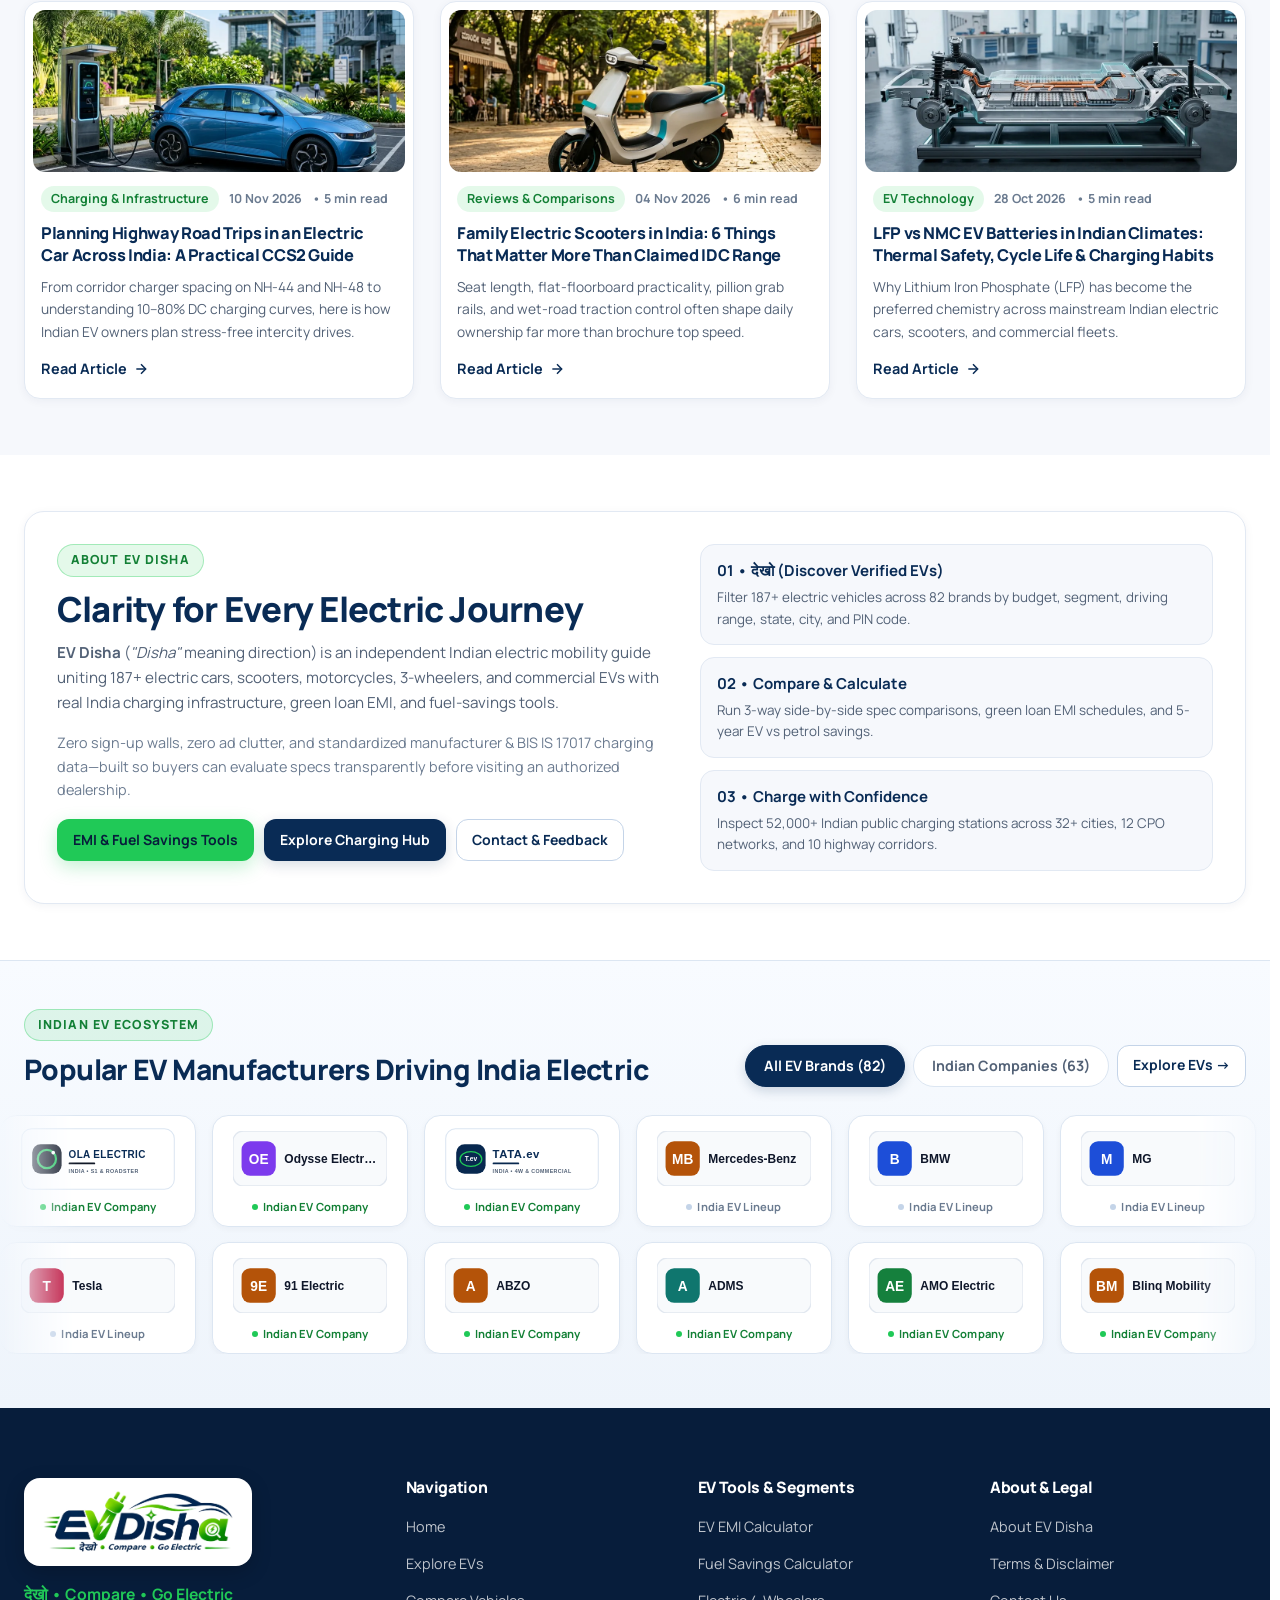
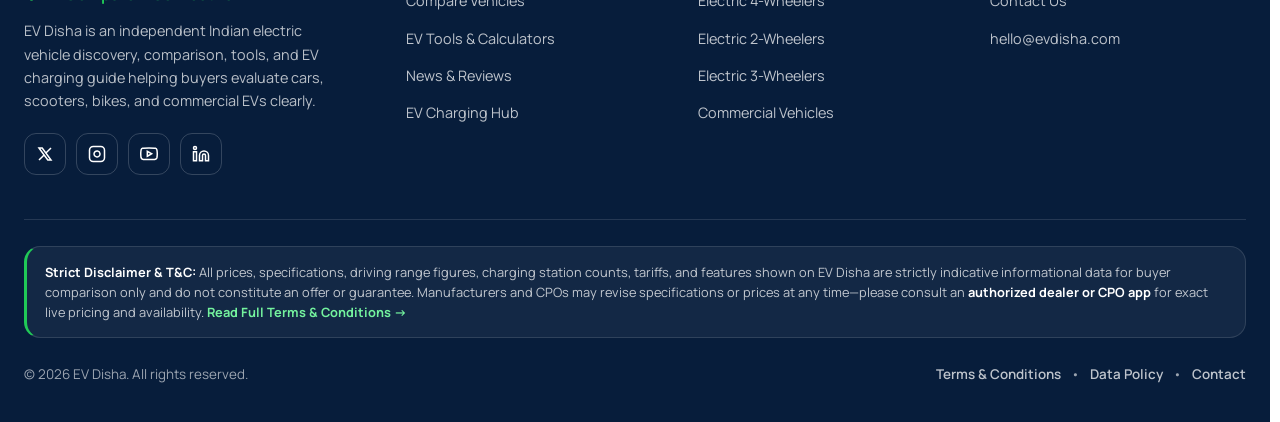
==== commit 99a896c1: "v3.9: Studio-grade glossy pearl-white waving EV robot AI mascot with hover tooltip & live online pul" ====
--- a/index.html
+++ b/index.html
@@ -28,9 +28,9 @@
     rel="stylesheet" />
 
   <!-- Stylesheets -->
-  <link rel="stylesheet" href="assets/css/style.css?v=3.8" />
-  <link rel="stylesheet" href="assets/css/responsive.css?v=3.8" />
-  <link rel="stylesheet" href="assets/css/modern-ui.css?v=3.8" />
+  <link rel="stylesheet" href="assets/css/style.css?v=3.9" />
+  <link rel="stylesheet" href="assets/css/responsive.css?v=3.9" />
+  <link rel="stylesheet" href="assets/css/modern-ui.css?v=3.9" />
 
   <!-- JSON-LD Structured Data -->
   <script type="application/ld+json">
@@ -105,7 +105,7 @@
     <!-- B. CarDekho-Style Split Hero with Floating Finder Card -->
     <section class="cd-hero" aria-labelledby="hero-heading">
       <div class="cd-hero-bg" aria-hidden="true">
-        <img src="assets/images/banners/hero-ev.webp?v=3.8" alt="" width="1600" height="900" fetchpriority="high" />
+        <img src="assets/images/banners/hero-ev.webp?v=3.9" alt="" width="1600" height="900" fetchpriority="high" />
       </div>
       <div class="container">
         <div class="cd-hero-grid">
@@ -522,10 +522,10 @@
   </footer>
 
   <!-- Scripts -->
-  <script src="assets/js/main.js?v=3.8" defer></script>
-  <script src="assets/js/ai-agent.js?v=3.8" defer></script>
-  <script src="assets/js/filters.js?v=3.8" defer></script>
-  <script src="assets/js/home.js?v=3.8" defer></script>
+  <script src="assets/js/main.js?v=3.9" defer></script>
+  <script src="assets/js/ai-agent.js?v=3.9" defer></script>
+  <script src="assets/js/filters.js?v=3.9" defer></script>
+  <script src="assets/js/home.js?v=3.9" defer></script>
 </body>
 
 </html>
--- a/assets/css/modern-ui.css
+++ b/assets/css/modern-ui.css
@@ -1477,64 +1477,140 @@
 }
 
 /* --------------------------------------------------------------------------
-   7. Compact Icon-Only Robotic EV AI Launcher (Bottom-Right + Waving Hand)
+   7. Studio-Grade Glossy Icon-Only Robotic EV AI Launcher (Bottom-Right)
    -------------------------------------------------------------------------- */
 @keyframes evdisha-hand-wave {
-  0%, 52%, 100% {
+  0%, 48%, 100% {
     transform: rotate(0deg);
   }
-  58% {
-    transform: rotate(-20deg);
-  }
-  65% {
-    transform: rotate(12deg);
+  56% {
+    transform: rotate(14deg);
+  }
+  64% {
+    transform: rotate(-8deg);
   }
   72% {
-    transform: rotate(-18deg);
-  }
-  79% {
-    transform: rotate(10deg);
-  }
-  86% {
+    transform: rotate(13deg);
+  }
+  80% {
+    transform: rotate(-6deg);
+  }
+  88% {
     transform: rotate(0deg);
+  }
+}
+
+@keyframes evdisha-bot-gentle-float {
+  0%, 100% {
+    transform: translateY(0px);
+  }
+  50% {
+    transform: translateY(-2.5px);
+  }
+}
+
+@keyframes evdisha-online-ring {
+  0% {
+    transform: scale(1);
+    opacity: 0.75;
+  }
+  75%, 100% {
+    transform: scale(2.2);
+    opacity: 0;
   }
 }
 
 .ev-ai-launcher {
   left: auto;
-  right: 18px;
-  bottom: max(18px, env(safe-area-inset-bottom));
-  width: 48px;
-  height: 48px;
+  right: 20px;
+  bottom: max(20px, env(safe-area-inset-bottom));
+  width: 54px;
+  height: 54px;
   padding: 0;
   gap: 0;
   justify-content: center;
   border-radius: 50%;
+  border: 2px solid rgba(255, 255, 255, 0.92);
+  background: radial-gradient(circle at 30% 20%, #154380 0%, #09254D 58%, #061833 100%);
+  box-shadow:
+    0 12px 28px rgba(6, 24, 51, 0.36),
+    0 0 0 3px rgba(32, 201, 87, 0.24),
+    inset 0 1px 1px rgba(255, 255, 255, 0.28);
+  animation: none;
+  transition: transform 220ms cubic-bezier(0.22, 1, 0.36, 1), box-shadow 220ms ease, border-color 220ms ease;
+}
+
+@media (hover: hover) {
+  .ev-ai-launcher:hover {
+    transform: translateY(-3px) scale(1.05);
+    border-color: #69FFA0;
+    box-shadow:
+      0 16px 34px rgba(6, 24, 51, 0.42),
+      0 0 0 5px rgba(32, 201, 87, 0.30);
+  }
+
+  .ev-ai-launcher::before {
+    content: 'Ask EV AI';
+    position: absolute;
+    right: calc(100% + 10px);
+    top: 50%;
+    transform: translateY(-50%) translateX(6px);
+    background: #071D3B;
+    color: #FFFFFF;
+    font-size: 0.75rem;
+    font-weight: 800;
+    padding: 5px 10px;
+    border-radius: 8px;
+    border: 1px solid rgba(32, 201, 87, 0.4);
+    box-shadow: 0 8px 20px rgba(7, 29, 59, 0.28);
+    white-space: nowrap;
+    opacity: 0;
+    pointer-events: none;
+    transition: opacity 180ms ease, transform 180ms ease;
+  }
+
+  .ev-ai-launcher:hover::before {
+    opacity: 1;
+    transform: translateY(-50%) translateX(0);
+  }
+
+  .ev-ai-launcher.is-dragging::before {
+    opacity: 0;
+  }
 }
 
 .ev-ai-launcher .ev-ai-robot-orb {
-  width: 42px;
-  height: 42px;
+  width: 48px;
+  height: 48px;
   border-width: 0;
   background: transparent;
 }
 
 .ev-ai-launcher .ev-ai-bot-svg {
-  width: 30px;
-  height: 30px;
+  width: 38px;
+  height: 38px;
+  filter: drop-shadow(0 2px 4px rgba(0, 0, 0, 0.32));
+  animation: evdisha-bot-gentle-float 3.4s ease-in-out infinite;
 }
 
 .robot-wave-hand {
-  transform-origin: 25px 25.5px;
-  animation: evdisha-hand-wave 3.4s ease-in-out infinite;
-}
-
-.ev-ai-launcher.is-dragging .robot-wave-hand {
+  transform-origin: 30.5px 30.6px;
+  animation: evdisha-hand-wave 4.0s ease-in-out infinite;
+}
+
+.ev-ai-launcher:hover .robot-wave-hand {
+  animation-duration: 1.6s;
+}
+
+.ev-ai-launcher.is-dragging .robot-wave-hand,
+.ev-ai-launcher.is-dragging .ev-ai-bot-svg {
   animation: none;
 }
 
 @media (prefers-reduced-motion: reduce) {
-  .robot-wave-hand {
+  .robot-wave-hand,
+  .ev-ai-launcher .ev-ai-bot-svg,
+  .ev-ai-launcher .ev-ai-status-ping::after {
     animation: none;
   }
 }
@@ -1542,14 +1618,25 @@
 .ev-ai-launcher .ev-ai-status-ping {
   top: 2px;
   right: 2px;
-  width: 8px;
-  height: 8px;
+  width: 10px;
+  height: 10px;
+  background: #22E564;
+  border: 2px solid #071D3B;
+}
+
+.ev-ai-launcher .ev-ai-status-ping::after {
+  content: '';
+  position: absolute;
+  inset: -2px;
+  border-radius: 50%;
+  border: 1.5px solid #22E564;
+  animation: evdisha-online-ring 2.6s cubic-bezier(0.2, 0.7, 0.2, 1) infinite;
 }
 
 .ev-ai-panel {
   left: auto;
-  right: 18px;
-  bottom: 74px;
+  right: 20px;
+  bottom: 84px;
   transform-origin: bottom right;
 }
 
@@ -1561,8 +1648,13 @@
   .ev-ai-launcher {
     right: 14px;
     bottom: max(14px, env(safe-area-inset-bottom));
-    width: 44px;
-    height: 44px;
+    width: 50px;
+    height: 50px;
+  }
+
+  .ev-ai-launcher .ev-ai-bot-svg {
+    width: 34px;
+    height: 34px;
   }
 
   body:has(#floating-compare-bar:not([hidden])) .ev-ai-launcher {
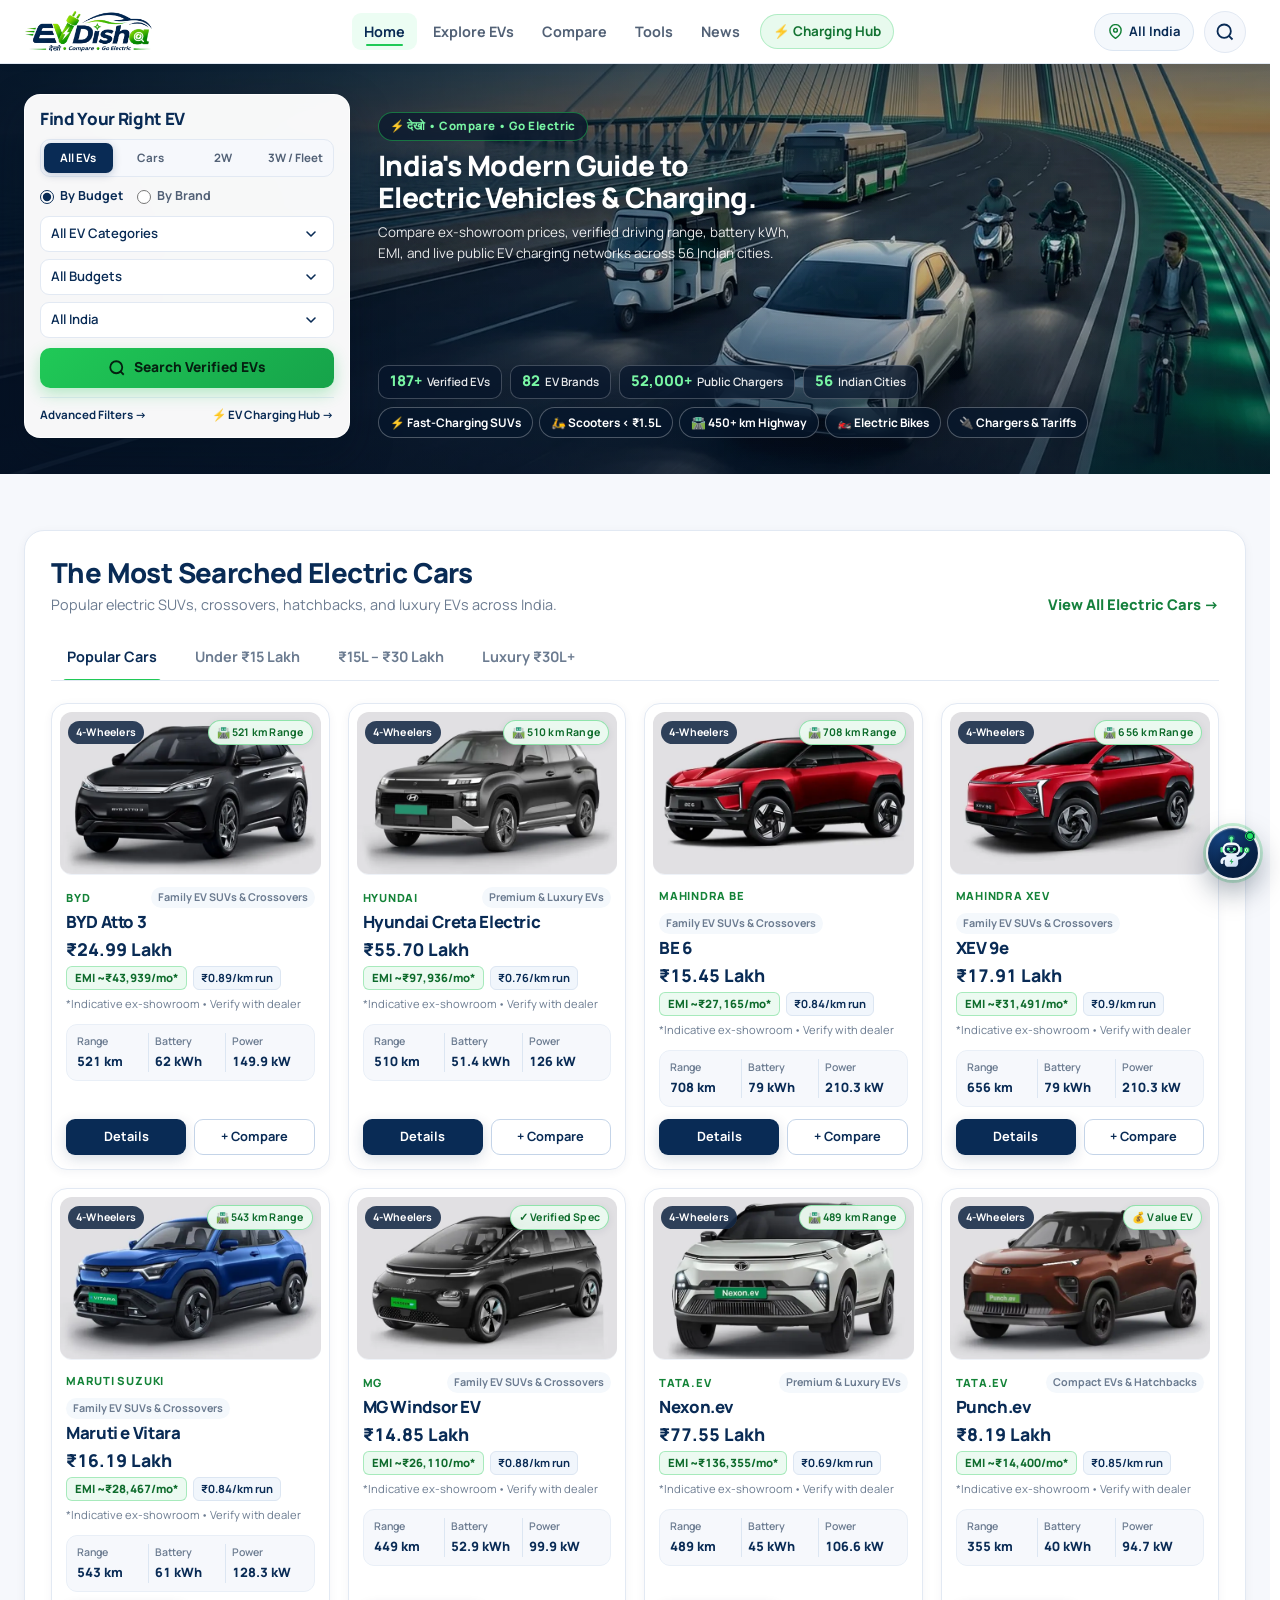
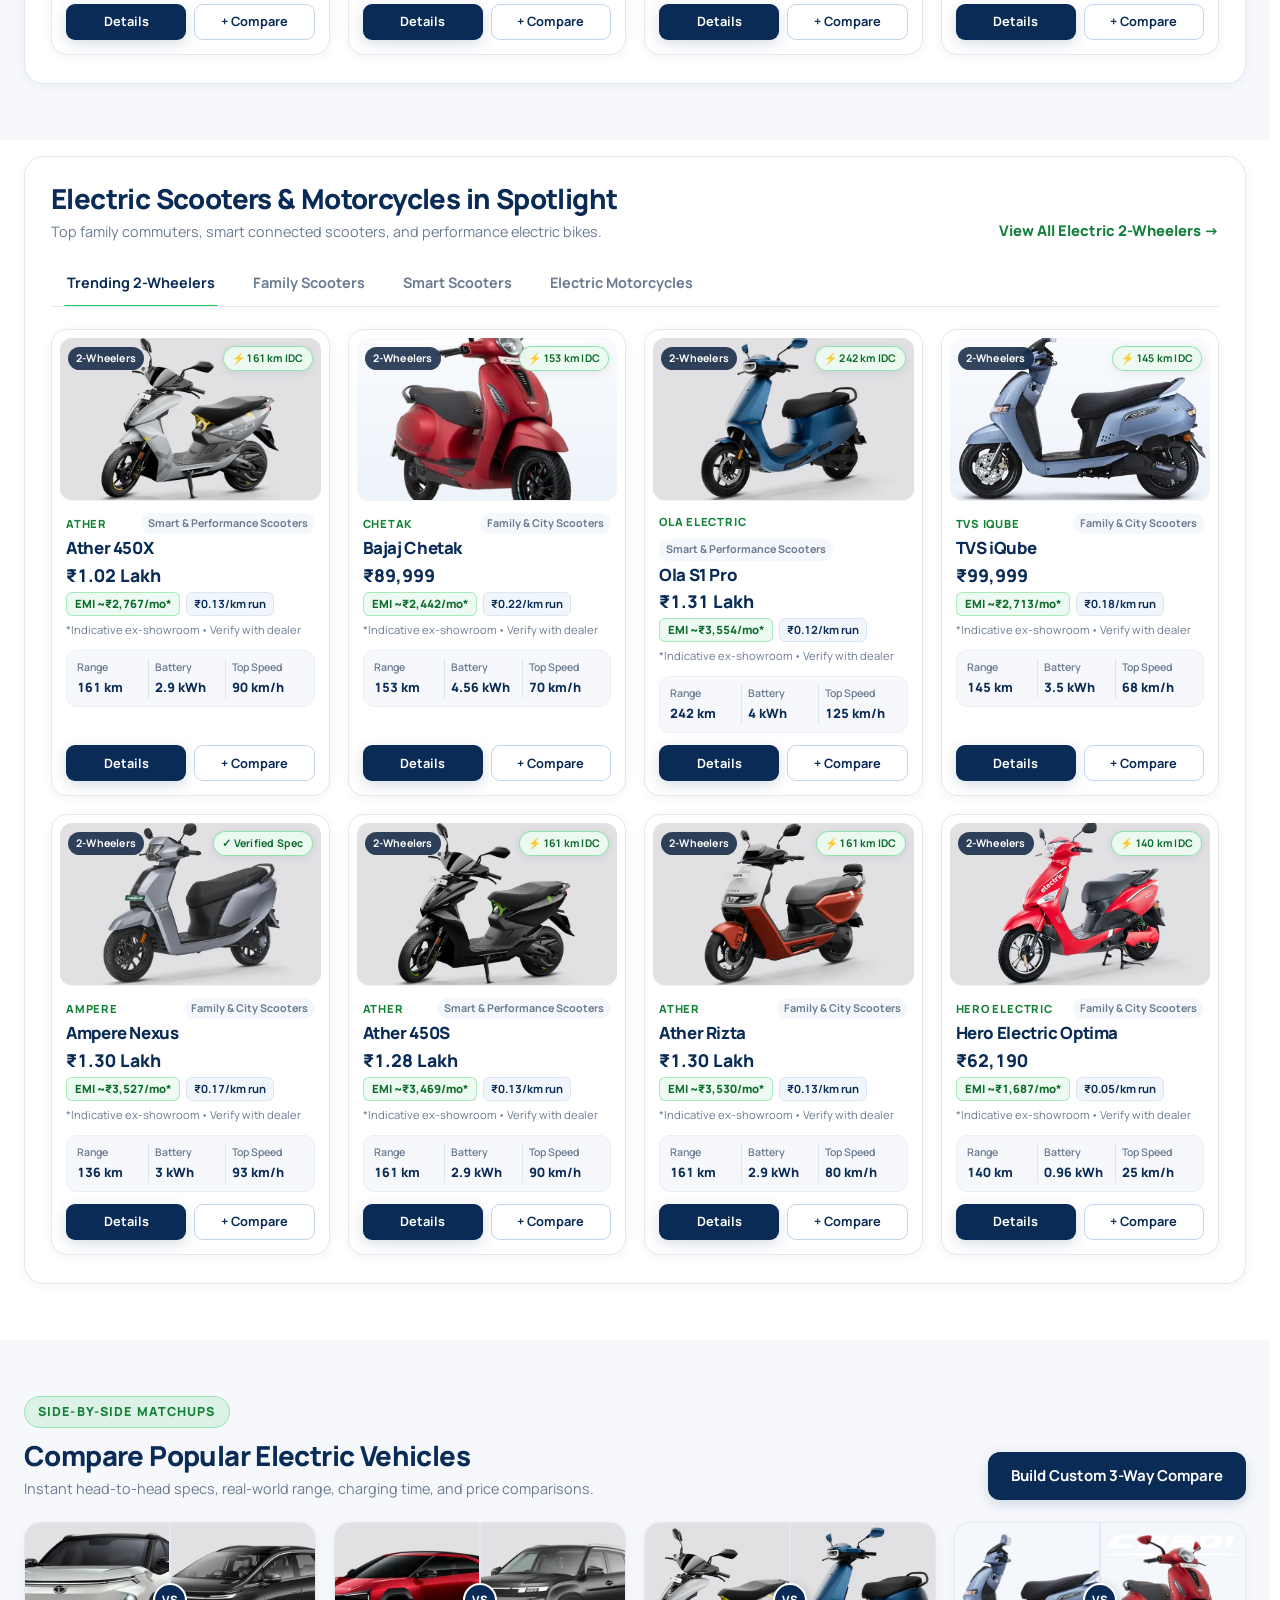
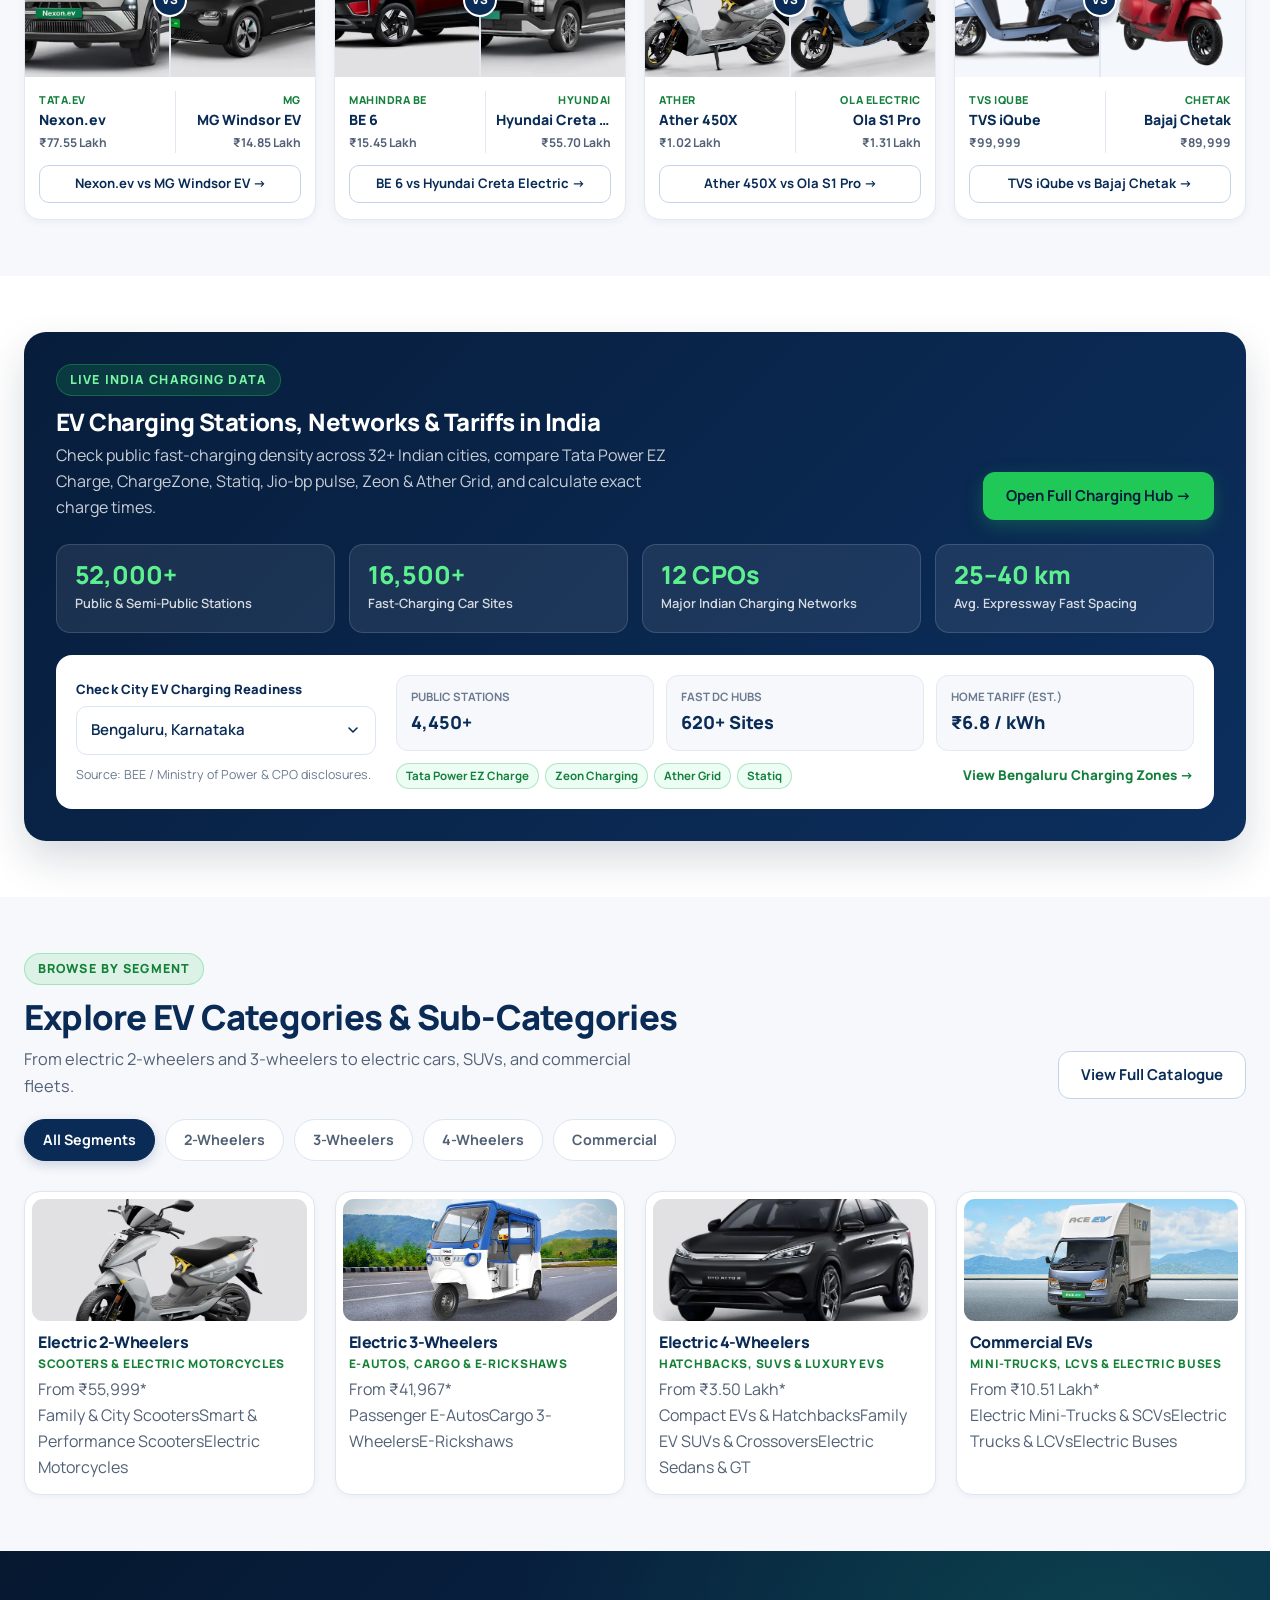
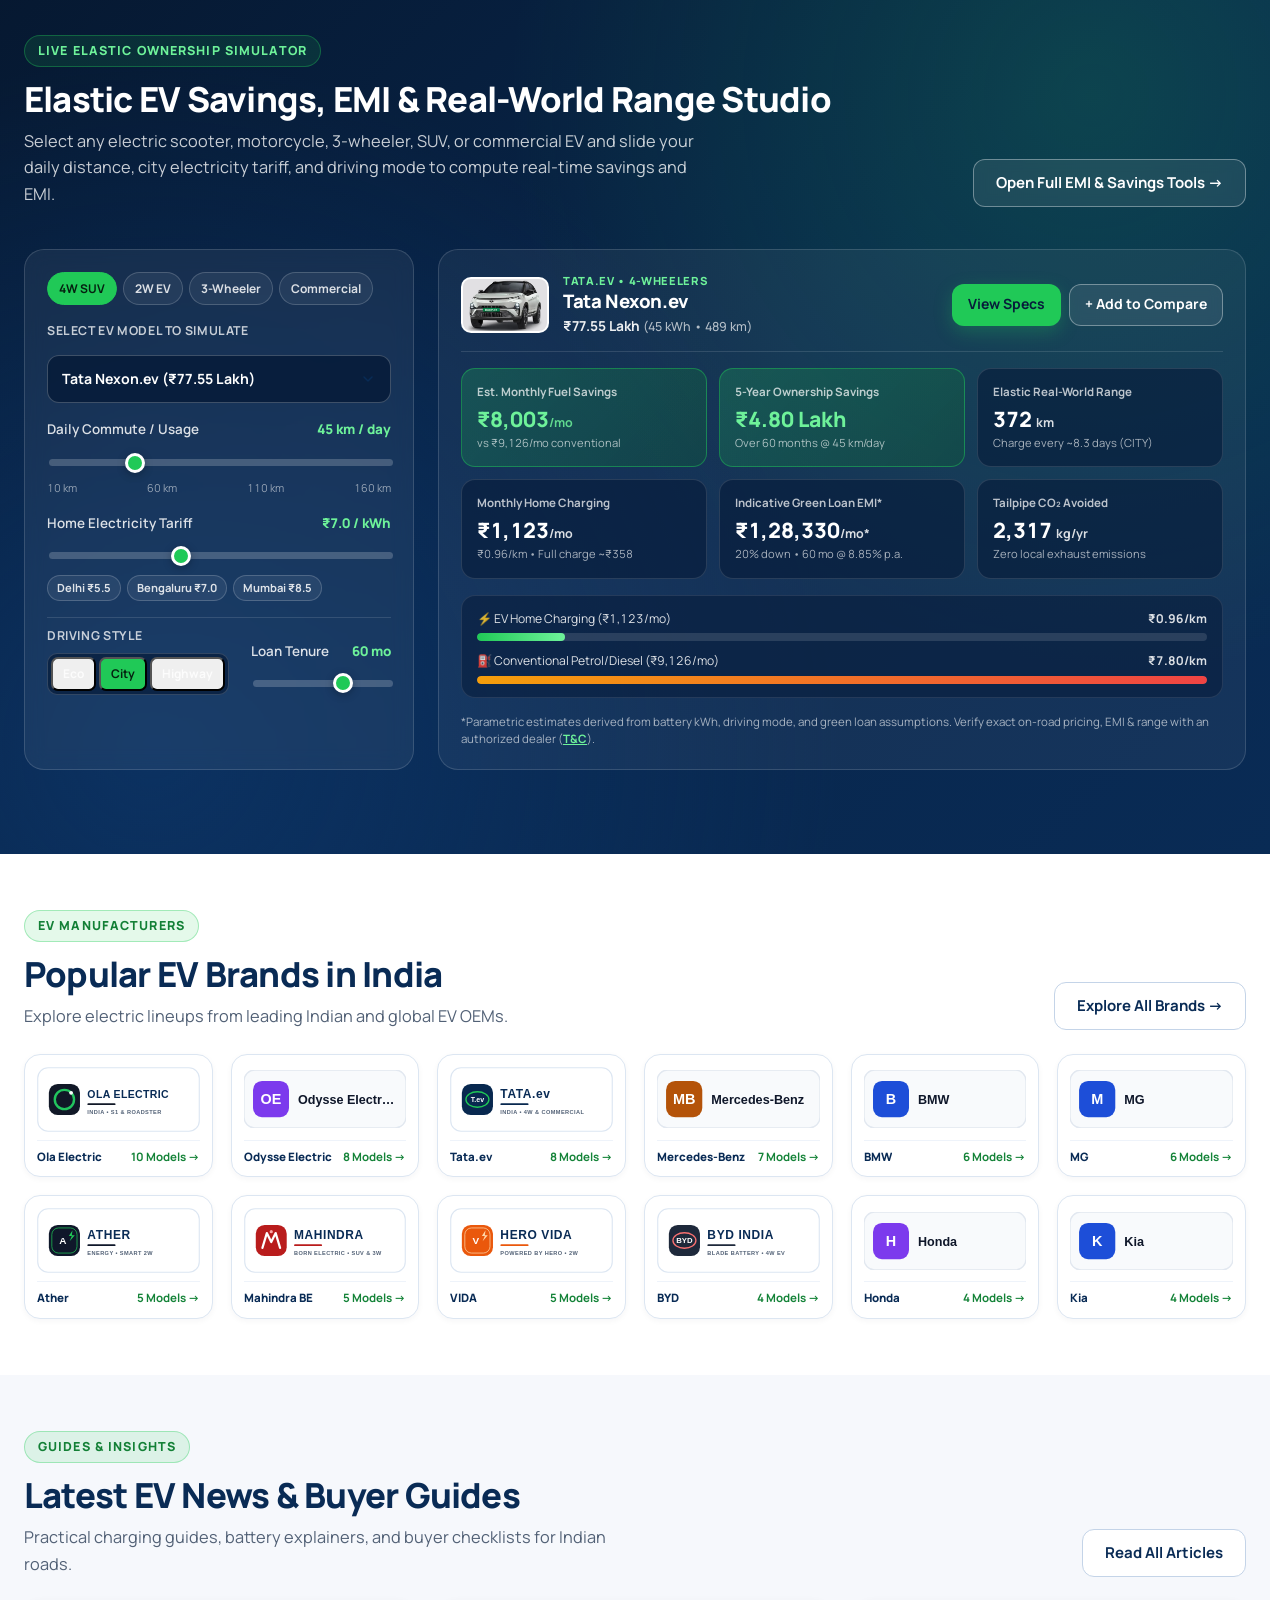
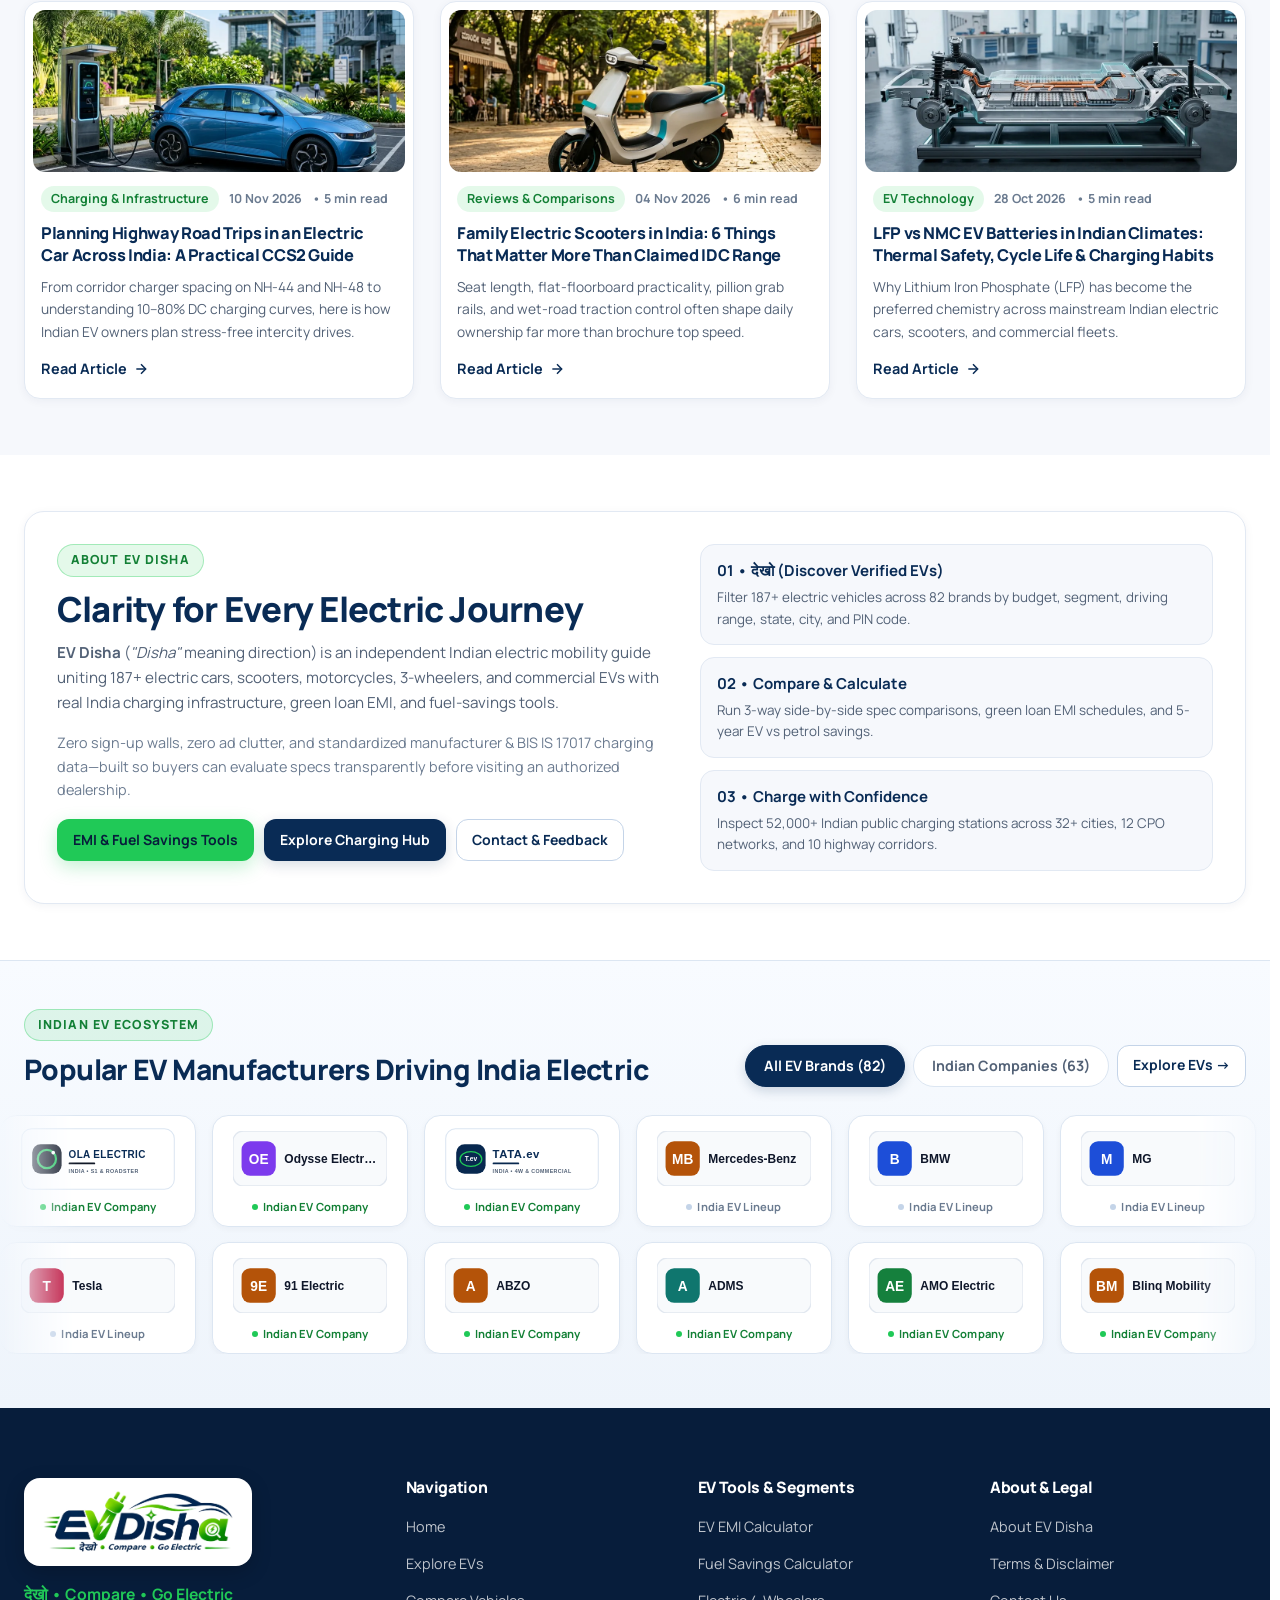
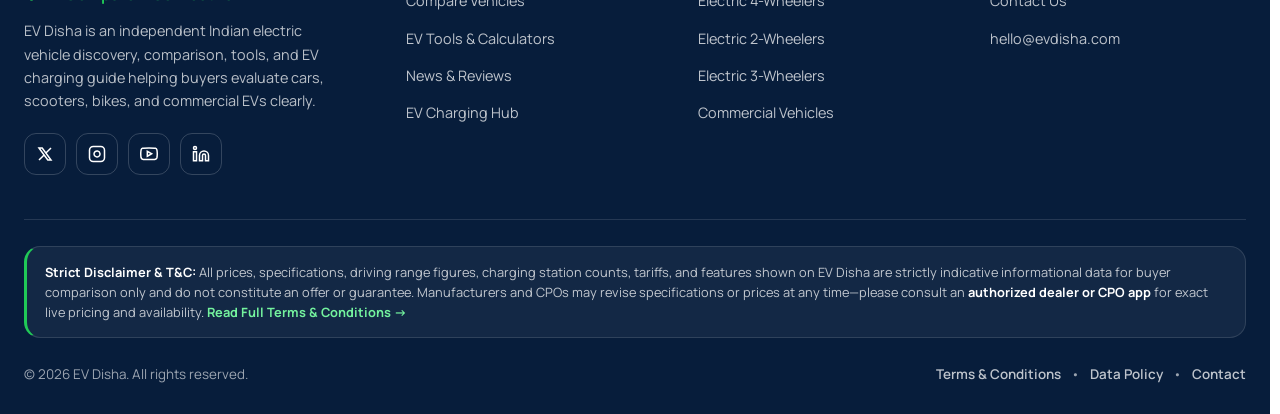
==== commit f2675103: "v4.0: Full iOS, Android, Tablet & iPad responsive UI hardening (viewport-fit=cover, 320px-1440px zer" ====
--- a/index.html
+++ b/index.html
@@ -3,7 +3,8 @@
 
 <head>
   <meta charset="UTF-8" />
-  <meta name="viewport" content="width=device-width, initial-scale=1.0" />
+  <meta name="viewport" content="width=device-width, initial-scale=1.0, viewport-fit=cover" />
+  <meta name="theme-color" content="#092B55" />
   <title>EV Disha – देखो • Compare • Go Electric | Electric Vehicles &amp; Charging in India</title>
   <meta name="description"
     content="Discover 187+ electric cars, scooters, bikes, and commercial EVs in India on EV Disha. Compare ex-showroom prices, range, battery kWh, EMI, and explore 52,000+ EV charging hubs." />
@@ -28,9 +29,9 @@
     rel="stylesheet" />
 
   <!-- Stylesheets -->
-  <link rel="stylesheet" href="assets/css/style.css?v=3.9" />
-  <link rel="stylesheet" href="assets/css/responsive.css?v=3.9" />
-  <link rel="stylesheet" href="assets/css/modern-ui.css?v=3.9" />
+  <link rel="stylesheet" href="assets/css/style.css?v=4.0" />
+  <link rel="stylesheet" href="assets/css/responsive.css?v=4.0" />
+  <link rel="stylesheet" href="assets/css/modern-ui.css?v=4.0" />
 
   <!-- JSON-LD Structured Data -->
   <script type="application/ld+json">
@@ -105,7 +106,7 @@
     <!-- B. CarDekho-Style Split Hero with Floating Finder Card -->
     <section class="cd-hero" aria-labelledby="hero-heading">
       <div class="cd-hero-bg" aria-hidden="true">
-        <img src="assets/images/banners/hero-ev.webp?v=3.9" alt="" width="1600" height="900" fetchpriority="high" />
+        <img src="assets/images/banners/hero-ev.webp?v=4.0" alt="" width="1600" height="900" fetchpriority="high" />
       </div>
       <div class="container">
         <div class="cd-hero-grid">
@@ -522,10 +523,10 @@
   </footer>
 
   <!-- Scripts -->
-  <script src="assets/js/main.js?v=3.9" defer></script>
-  <script src="assets/js/ai-agent.js?v=3.9" defer></script>
-  <script src="assets/js/filters.js?v=3.9" defer></script>
-  <script src="assets/js/home.js?v=3.9" defer></script>
+  <script src="assets/js/main.js?v=4.0" defer></script>
+  <script src="assets/js/ai-agent.js?v=4.0" defer></script>
+  <script src="assets/js/filters.js?v=4.0" defer></script>
+  <script src="assets/js/home.js?v=4.0" defer></script>
 </body>
 
 </html>
--- a/assets/css/modern-ui.css
+++ b/assets/css/modern-ui.css
@@ -1661,3 +1661,359 @@
     bottom: max(142px, calc(134px + env(safe-area-inset-bottom)));
   }
 }
+
+/* --------------------------------------------------------------------------
+   8. Comprehensive iOS, Android, Tablet & iPad Responsive Hardening (v4.0)
+   -------------------------------------------------------------------------- */
+
+/* Eliminate 300ms mobile tap delay & honor safe-area insets globally */
+a,
+button,
+input,
+select,
+textarea,
+label {
+  touch-action: manipulation;
+}
+
+.site-footer {
+  padding-bottom: max(28px, env(safe-area-inset-bottom));
+}
+
+.compare-table-wrapper,
+.cd-tab-strip,
+.tools-hero-tabs {
+  -webkit-overflow-scrolling: touch;
+}
+
+/* iPad Pro Portrait (992px – 1140px): Prevent cramped 3-col beside Explore sidebar */
+@media (min-width: 992px) and (max-width: 1140px) {
+  .site-header .container {
+    padding-inline: 16px !important;
+  }
+
+  .site-header .nav-link {
+    padding: 7px 9px;
+    font-size: 0.85rem;
+  }
+
+  .site-header .nav-link-charging {
+    padding: 5px 10px;
+    font-size: 0.8rem;
+  }
+
+  .header-loc-btn {
+    max-width: 195px;
+    padding: 0 10px;
+    font-size: 0.76rem;
+  }
+
+  body[data-page="explore"] .explore-layout {
+    grid-template-columns: 256px minmax(0, 1fr);
+    gap: 14px;
+  }
+
+  body[data-page="explore"] #explore-vehicles-grid {
+    grid-template-columns: repeat(2, minmax(0, 1fr));
+    gap: 14px;
+  }
+
+  .cd-hero-grid {
+    grid-template-columns: 312px minmax(0, 1fr);
+    gap: 20px;
+  }
+}
+
+/* iPad Portrait & Android Tablets (768px – 991px): Keep crisp 2-col hero & 2-col grids */
+@media (min-width: 768px) and (max-width: 991px) {
+  .cd-hero {
+    min-height: 360px;
+    padding-block: 22px 26px;
+  }
+
+  .cd-hero-grid {
+    grid-template-columns: 296px minmax(0, 1fr);
+    gap: 18px;
+    align-items: center;
+  }
+
+  .cd-hero-editorial {
+    order: 0;
+    min-height: auto;
+    gap: 10px;
+  }
+
+  .cd-hero-editorial h1 {
+    font-size: 1.48rem;
+  }
+
+  .cd-hero-editorial p {
+    font-size: 0.82rem;
+  }
+
+  .cd-hero-stats {
+    display: flex;
+    flex-wrap: wrap;
+    gap: 6px;
+  }
+
+  .cd-vs-grid,
+  .chg-city-grid,
+  .chg-network-grid,
+  .chg-connector-grid,
+  .chg-corridor-grid,
+  .chg-state-bars,
+  .vehicles-grid,
+  .vehicles-grid-compact,
+  .news-grid {
+    grid-template-columns: repeat(2, minmax(0, 1fr));
+    gap: 16px;
+  }
+
+  .chg-filter-card {
+    grid-template-columns: repeat(2, minmax(0, 1fr));
+  }
+
+  .chg-filter-card #chg-reset-btn {
+    grid-column: 1 / -1;
+  }
+
+  .chg-calc-grid,
+  .home-about-grid,
+  .details-hero-grid {
+    grid-template-columns: 1fr;
+    gap: 20px;
+  }
+
+  .vd-charging-metrics {
+    grid-template-columns: repeat(3, minmax(0, 1fr));
+  }
+}
+
+/* Standard iOS & Android Smartphones (<= 767px) */
+@media (max-width: 767px) {
+  /* Prevent jarring iOS Safari auto-zoom when focusing inputs/selects */
+  input[type="text"],
+  input[type="search"],
+  input[type="email"],
+  input[type="tel"],
+  select.form-control,
+  textarea.form-control {
+    font-size: 16px;
+  }
+
+  .site-header .container {
+    padding-inline: 12px !important;
+  }
+
+  .site-header .header-inner {
+    gap: 8px;
+  }
+
+  .site-header .brand-logo img {
+    height: 34px;
+    max-width: 108px;
+  }
+
+  .site-header .header-actions {
+    gap: 6px;
+  }
+
+  .site-header .icon-btn,
+  .site-header .icon-btn.js-open-search {
+    width: 36px;
+    height: 36px;
+  }
+
+  .header-loc-btn {
+    height: 34px;
+    max-width: 166px;
+    padding: 0 9px;
+    font-size: 0.72rem;
+    gap: 4px;
+  }
+
+  /* Compact, vivid mobile hero with zero awkward blank height */
+  .cd-hero {
+    min-height: auto;
+    padding-block: 18px 24px;
+  }
+
+  .cd-hero-bg img {
+    object-position: 68% 55%;
+  }
+
+  .cd-hero-grid {
+    grid-template-columns: 1fr;
+    gap: 16px;
+  }
+
+  .cd-hero-editorial {
+    order: -1;
+    min-height: auto;
+    gap: 10px;
+  }
+
+  .cd-hero-editorial h1 {
+    font-size: 1.48rem;
+  }
+
+  .cd-hero-editorial p {
+    font-size: 0.85rem;
+  }
+
+  .cd-hero-stats {
+    display: grid;
+    grid-template-columns: repeat(2, minmax(0, 1fr));
+    width: 100%;
+    gap: 6px;
+  }
+
+  .cd-hero-stat {
+    padding: 7px 10px;
+    justify-content: flex-start;
+  }
+
+  .cd-finder-card {
+    width: 100%;
+    padding: 14px;
+  }
+
+  .cd-finder-fields .form-control {
+    font-size: 15px;
+    min-height: 40px;
+  }
+
+  /* Mobile horizontal-scroll pill bars */
+  .tools-hero-tabs {
+    flex-wrap: nowrap;
+    overflow-x: auto;
+    scrollbar-width: none;
+    padding-bottom: 2px;
+  }
+
+  .tools-hero-tabs::-webkit-scrollbar {
+    display: none;
+  }
+
+  .tools-hero-tab {
+    flex-shrink: 0;
+    padding: 8px 14px;
+    font-size: 0.82rem;
+  }
+
+  .home-about-shell {
+    padding: 20px 16px;
+  }
+
+  .chg-calc-panel,
+  .chg-calc-results {
+    padding: 18px 16px;
+  }
+
+  .vd-charging-panel {
+    padding: 16px;
+  }
+
+  /* Full-width bottom-sheet AI chat panel safe for iOS/Android dynamic viewport */
+  .ev-ai-panel {
+    left: 10px;
+    right: 10px;
+    width: auto;
+    max-width: none;
+    bottom: calc(74px + env(safe-area-inset-bottom));
+    height: min(500px, calc(100dvh - 110px));
+    max-height: calc(100dvh - 100px);
+    border-radius: 18px;
+  }
+
+  /* Explore page mobile spacing */
+  body[data-page="explore"] .page-hero .container,
+  body[data-page="explore"] main > .section .container {
+    padding-inline: 12px;
+  }
+
+  body[data-page="explore"] .explore-toolbar {
+    flex-wrap: wrap;
+    gap: 8px;
+  }
+
+  body[data-page="explore"] #explore-vehicles-grid {
+    grid-template-columns: 1fr;
+    gap: 14px;
+  }
+}
+
+/* Large Phablets (540px – 767px): 2-column EV cards */
+@media (min-width: 540px) and (max-width: 767px) {
+  body[data-page="explore"] #explore-vehicles-grid,
+  .vehicles-grid,
+  .vehicles-grid-compact {
+    grid-template-columns: repeat(2, minmax(0, 1fr));
+    gap: 12px;
+  }
+}
+
+/* Ultra-Compact Phones (320px – 374px — iPhone SE / Compact Android): Zero Header Overflow */
+@media (max-width: 374px) {
+  :root {
+    --header-height: 54px;
+  }
+
+  .site-header .container {
+    padding-inline: 8px !important;
+  }
+
+  .site-header .header-inner {
+    gap: 5px;
+  }
+
+  .site-header .brand-logo img {
+    height: 28px;
+    max-width: 88px;
+  }
+
+  .site-header .header-actions {
+    gap: 4px;
+  }
+
+  .site-header .icon-btn,
+  .site-header .icon-btn.js-open-search {
+    width: 32px;
+    height: 32px;
+  }
+
+  .header-loc-btn {
+    height: 32px;
+    max-width: 118px;
+    padding: 0 7px;
+    font-size: 0.68rem;
+    gap: 3px;
+  }
+
+  .header-loc-btn svg {
+    width: 13px;
+    height: 13px;
+  }
+
+  .cd-seg-tab {
+    font-size: 0.68rem;
+    padding: 6px 2px;
+  }
+
+  .cd-hero-stats {
+    grid-template-columns: 1fr;
+  }
+
+  .ev-ai-launcher {
+    right: 10px;
+    bottom: max(10px, env(safe-area-inset-bottom));
+    width: 46px;
+    height: 46px;
+  }
+
+  .ev-ai-launcher .ev-ai-bot-svg {
+    width: 32px;
+    height: 32px;
+  }
+}
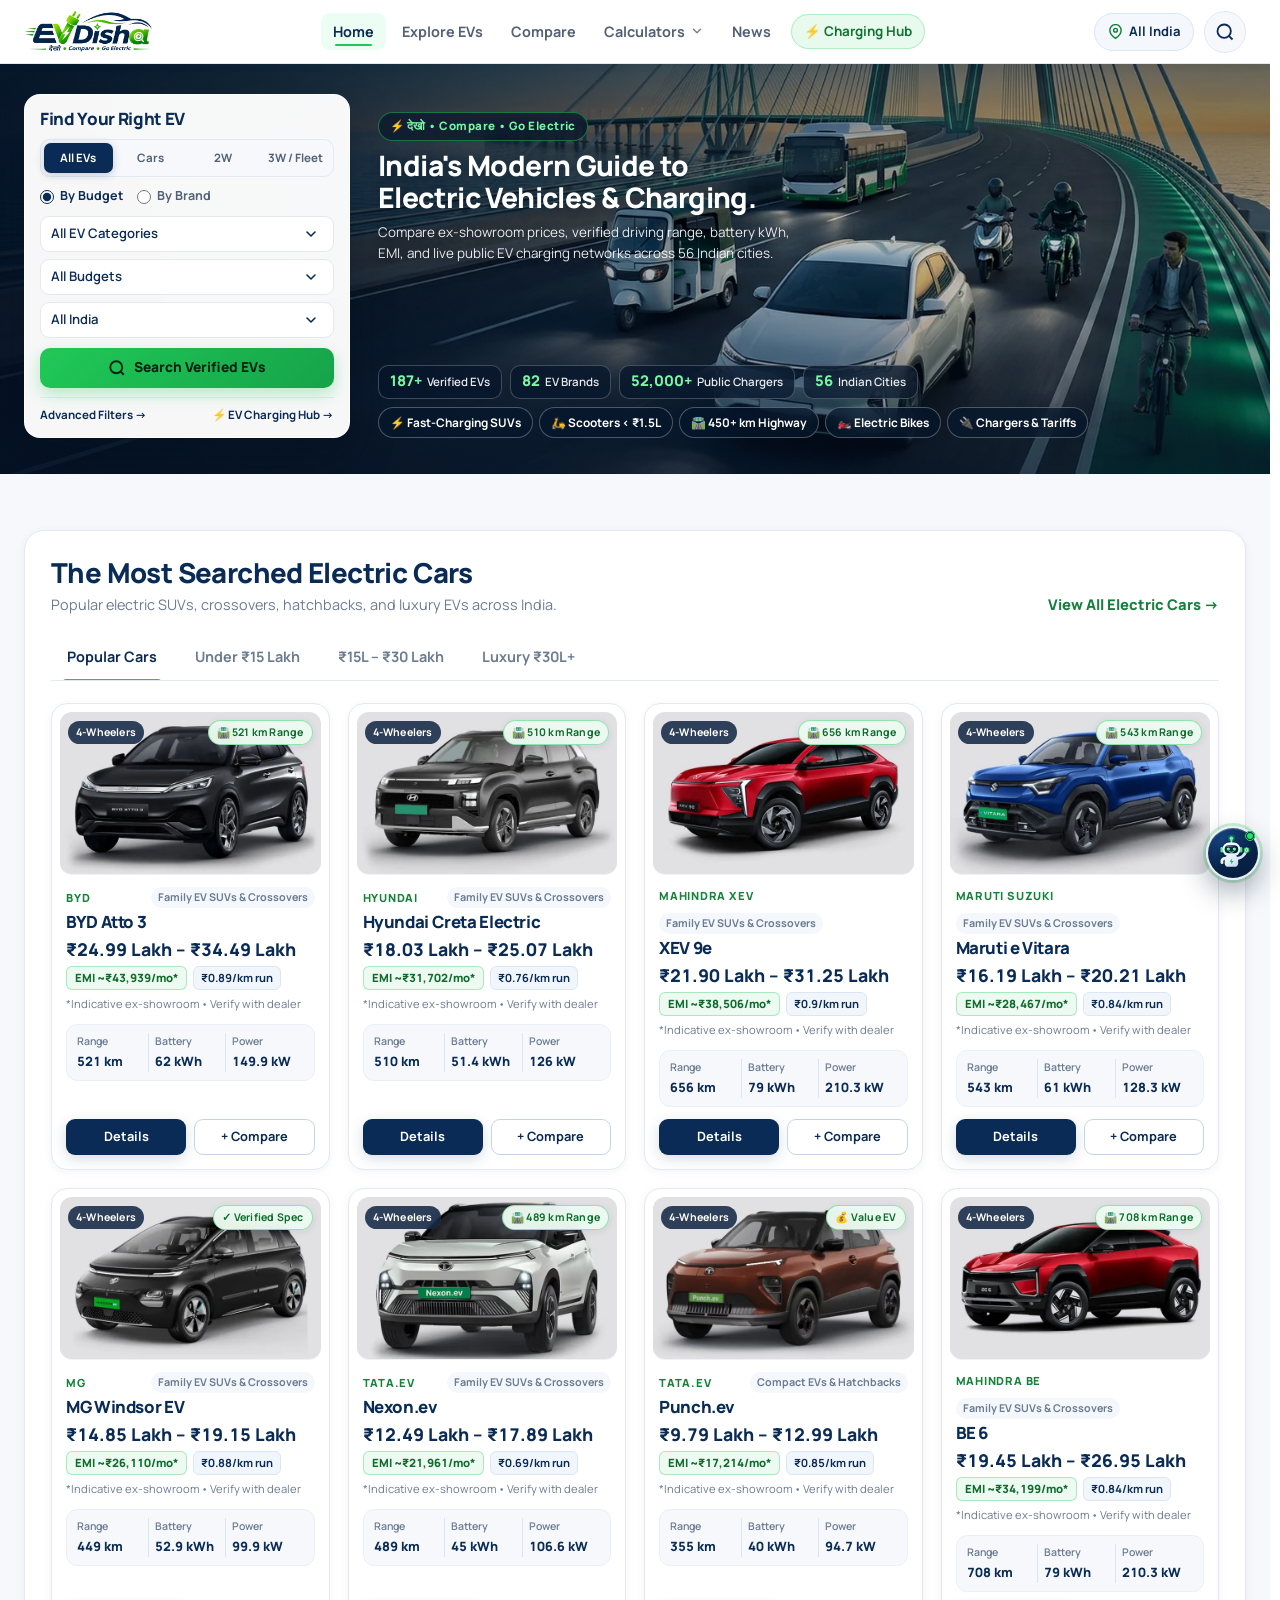
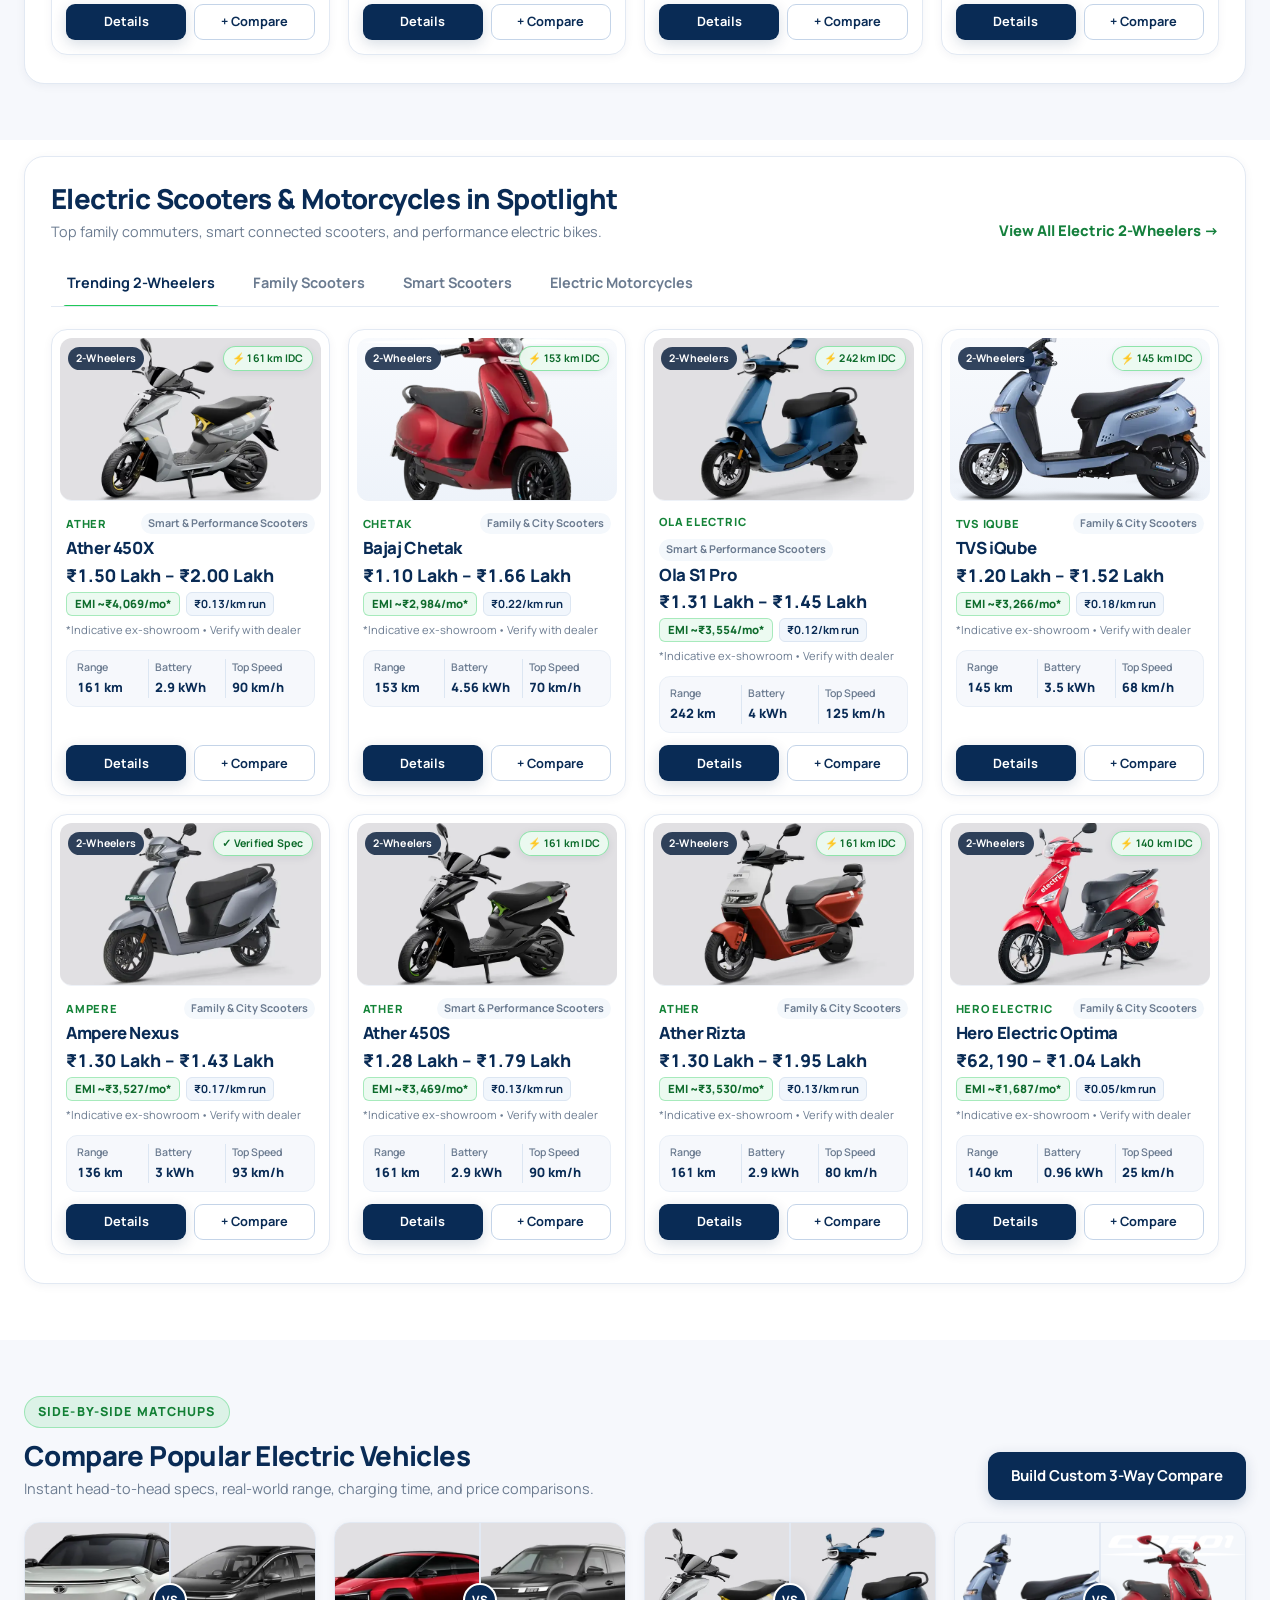
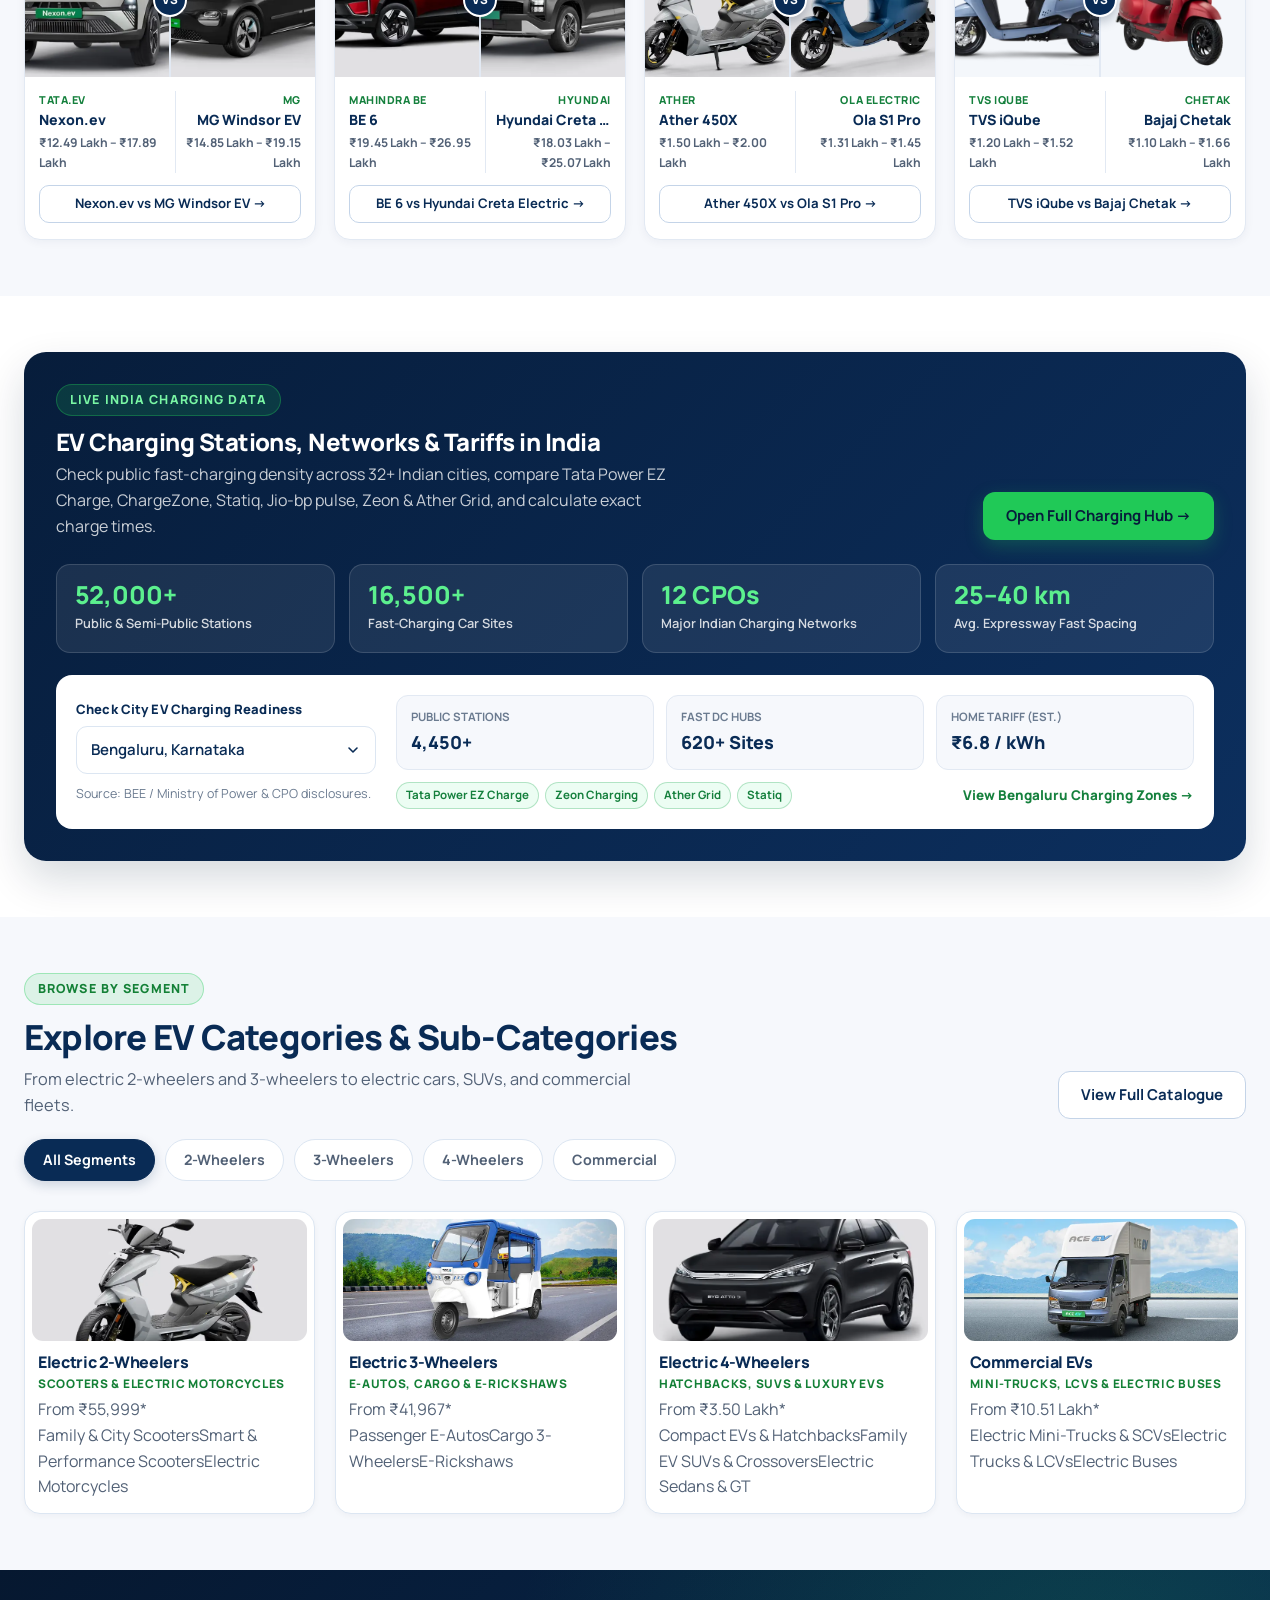
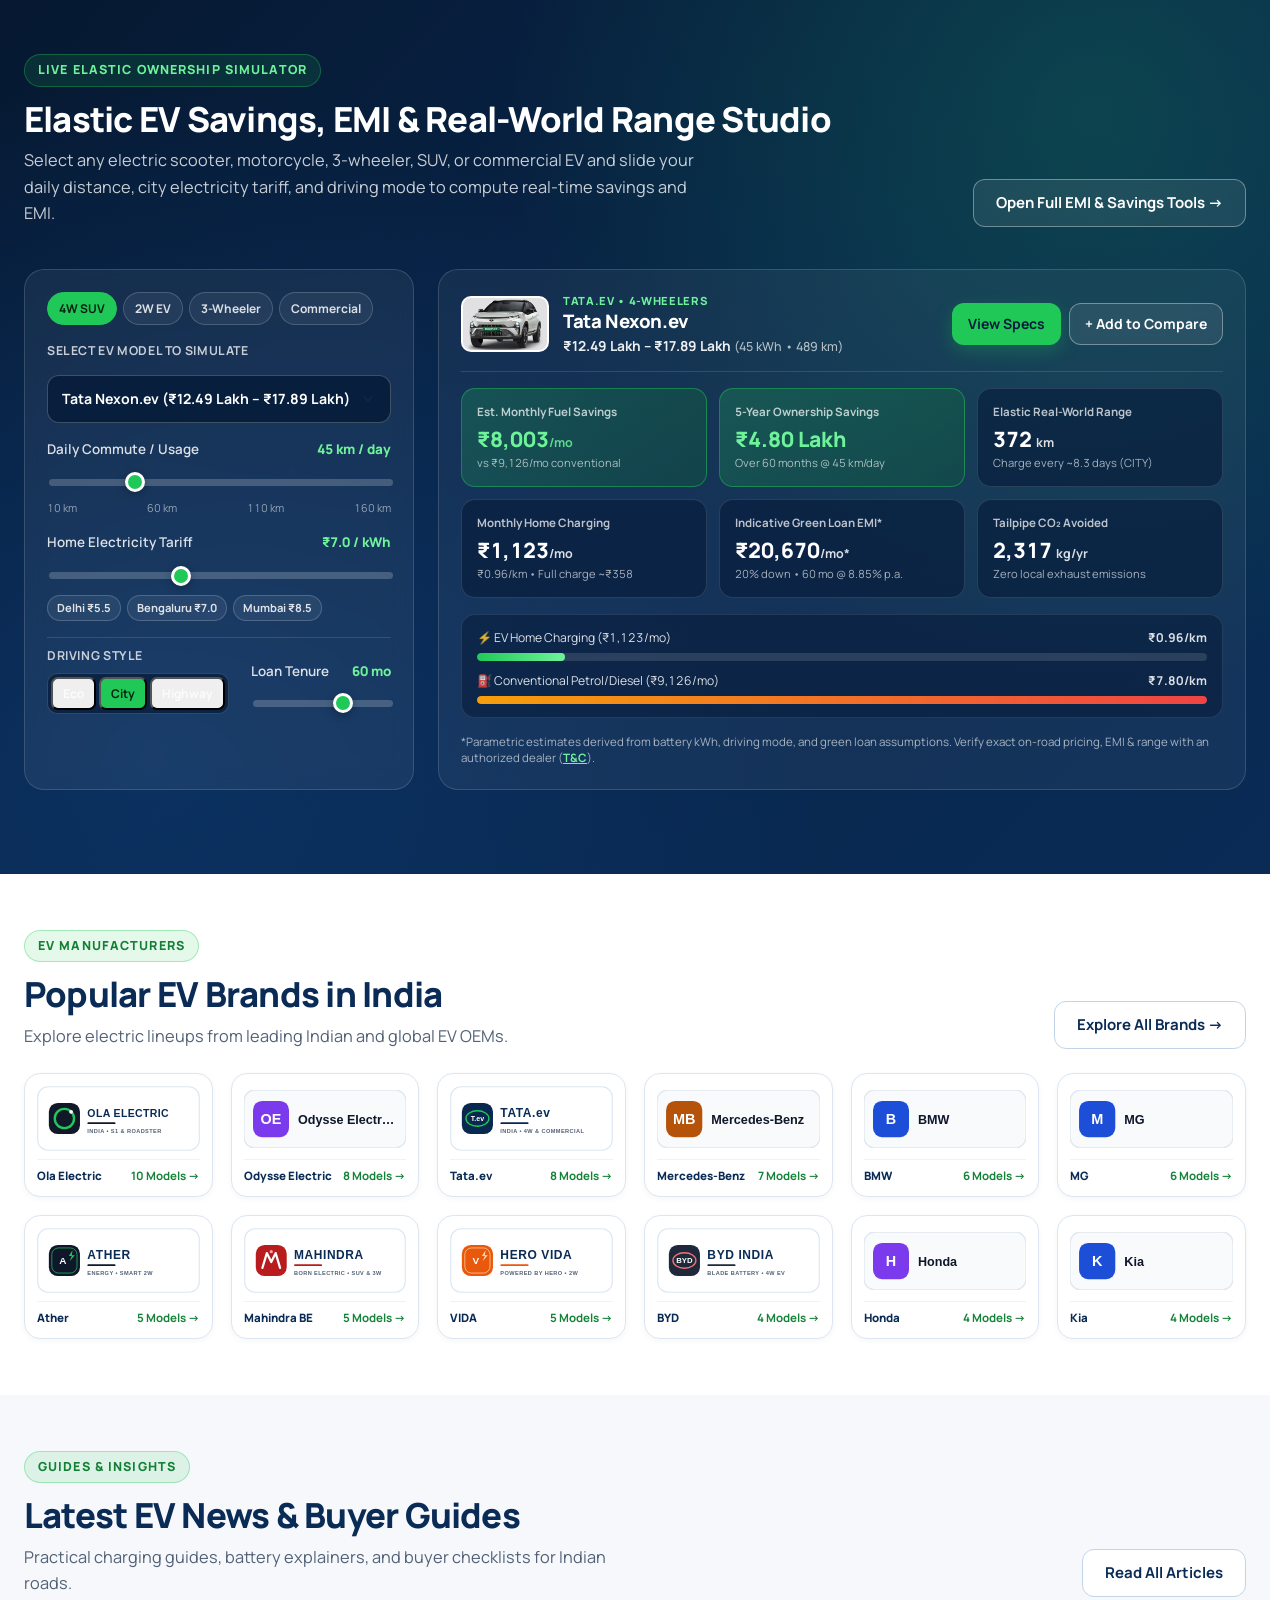
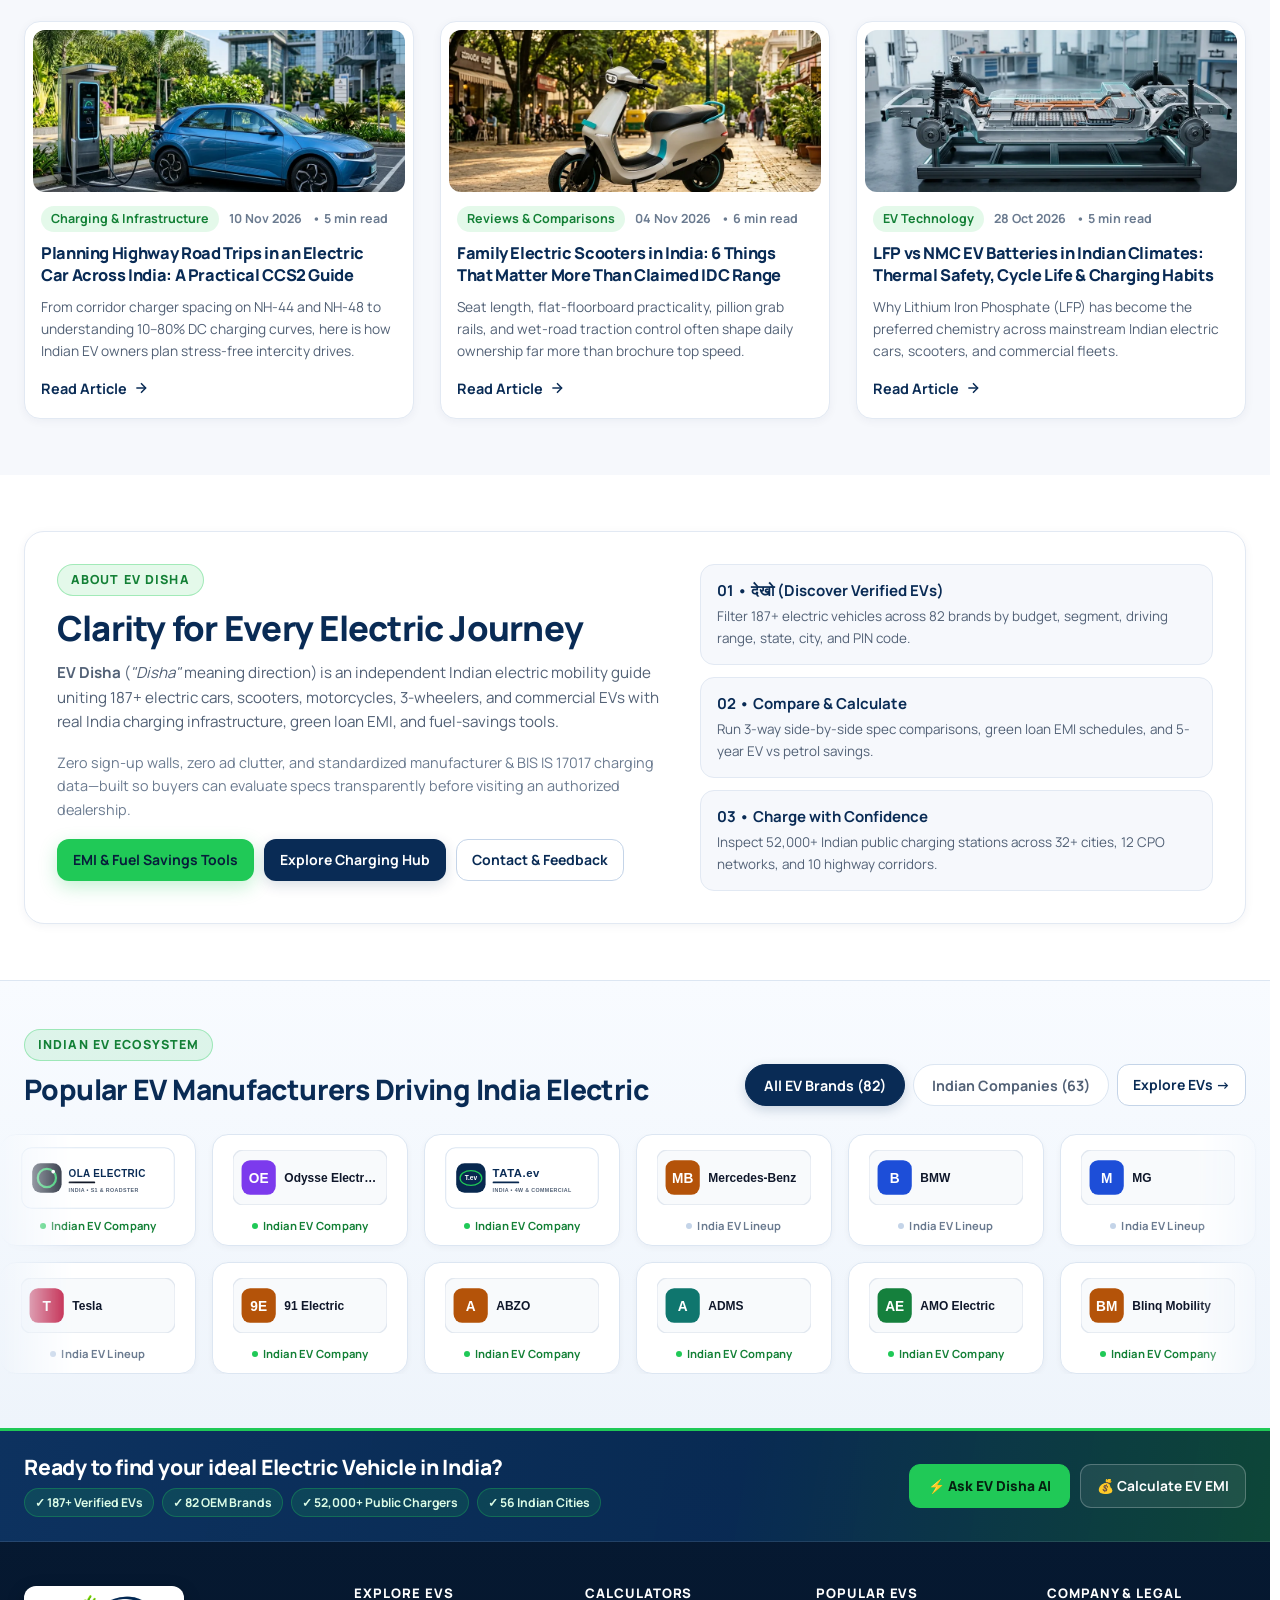
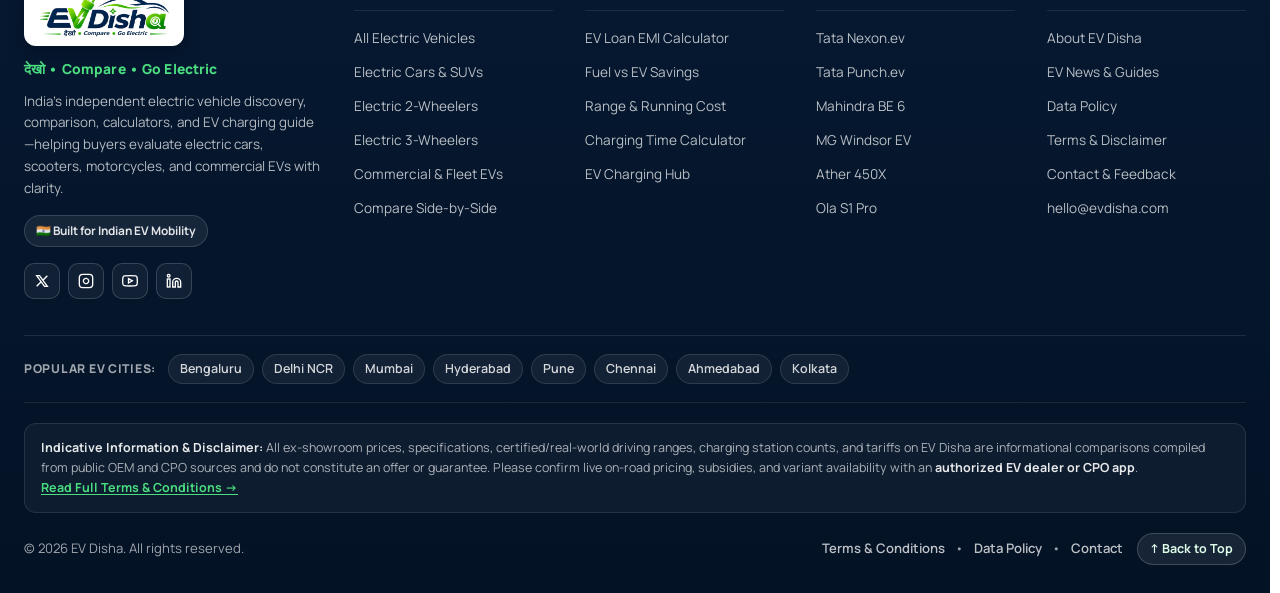
==== commit d586cbcf: "Rename Tools to Calculators dropdown with sub-menu & redesign 5-column footer (v4.1)" ====
--- a/index.html
+++ b/index.html
@@ -29,9 +29,9 @@
     rel="stylesheet" />
 
   <!-- Stylesheets -->
-  <link rel="stylesheet" href="assets/css/style.css?v=4.0" />
-  <link rel="stylesheet" href="assets/css/responsive.css?v=4.0" />
-  <link rel="stylesheet" href="assets/css/modern-ui.css?v=4.0" />
+  <link rel="stylesheet" href="assets/css/style.css?v=4.1" />
+  <link rel="stylesheet" href="assets/css/responsive.css?v=4.1" />
+  <link rel="stylesheet" href="assets/css/modern-ui.css?v=4.1" />
 
   <!-- JSON-LD Structured Data -->
   <script type="application/ld+json">
@@ -71,14 +71,42 @@
         <img src="assets/images/logo/ev-disha-logo.webp" alt="EV Disha – देखो • Compare • Go Electric" width="186" height="62" />
       </a>
 
-      <nav class="primary-nav" id="primary-nav" aria-label="Main navigation">
+            <nav class="primary-nav" id="primary-nav" aria-label="Main navigation">
         <a href="index.html" class="nav-link active" aria-current="page">Home</a>
         <a href="explore.html" class="nav-link">Explore EVs</a>
         <a href="compare.html" class="nav-link">
           <span>Compare</span>
           <span class="nav-compare-badge js-compare-count" hidden>0</span>
         </a>
-        <a href="tools.html" class="nav-link">Tools</a>
+        <div class="nav-dropdown" data-nav-dropdown="calculators">
+          <button type="button" class="nav-link nav-dropdown-toggle" aria-haspopup="true" aria-expanded="false">
+            <span>Calculators</span>
+            <svg class="nav-dd-chevron" width="14" height="14" viewBox="0 0 24 24" fill="none" stroke="currentColor" stroke-width="2.5" stroke-linecap="round" stroke-linejoin="round" aria-hidden="true">
+              <polyline points="6 9 12 15 18 9"></polyline>
+            </svg>
+          </button>
+          <div class="nav-dropdown-menu" role="menu" aria-label="EV Calculators sub-menu">
+            <a href="tools.html#emi-calculator" class="nav-dropdown-item" role="menuitem">
+              <span class="nav-dd-icon" aria-hidden="true">💰</span>
+              <span class="nav-dd-copy"><strong>EV Loan EMI Calculator</strong><small>Monthly EMI, green loan interest &amp; yearly schedule</small></span>
+            </a>
+            <a href="tools.html#fuel-savings" class="nav-dropdown-item" role="menuitem">
+              <span class="nav-dd-icon" aria-hidden="true">⛽</span>
+              <span class="nav-dd-copy"><strong>Fuel vs EV Savings</strong><small>Compare 1-yr &amp; 5-yr savings against petrol/diesel</small></span>
+            </a>
+            <a href="tools.html#range-estimator" class="nav-dropdown-item" role="menuitem">
+              <span class="nav-dd-icon" aria-hidden="true">🔋</span>
+              <span class="nav-dd-copy"><strong>Range &amp; Running Cost</strong><small>Real-world AC/highway range &amp; monthly charging spend</small></span>
+            </a>
+            <a href="charging.html#charging-calculator" class="nav-dropdown-item" role="menuitem">
+              <span class="nav-dd-icon" aria-hidden="true">⚡</span>
+              <span class="nav-dd-copy"><strong>Charging Time Calculator</strong><small>Home AC &amp; DC Fast Charge duration &amp; cost</small></span>
+            </a>
+            <div class="nav-dd-footer">
+              <a href="tools.html" class="nav-dd-all" role="menuitem">Open All EV Calculators &rarr;</a>
+            </div>
+          </div>
+        </div>
         <a href="news.html" class="nav-link">News</a>
         <a href="charging.html" class="nav-link nav-link-charging">⚡ Charging Hub</a>
       </nav>
@@ -106,7 +134,7 @@
     <!-- B. CarDekho-Style Split Hero with Floating Finder Card -->
     <section class="cd-hero" aria-labelledby="hero-heading">
       <div class="cd-hero-bg" aria-hidden="true">
-        <img src="assets/images/banners/hero-ev.webp?v=4.0" alt="" width="1600" height="900" fetchpriority="high" />
+        <img src="assets/images/banners/hero-ev.webp?v=4.1" alt="" width="1600" height="900" fetchpriority="high" />
       </div>
       <div class="container">
         <div class="cd-hero-grid">
@@ -443,90 +471,137 @@
   </main>
 
   <!-- Footer -->
-  <footer class="site-footer">
+    <footer class="site-footer">
+    <div class="footer-top-banner">
+      <div class="container footer-top-banner-inner">
+        <div class="footer-banner-copy">
+          <h2>Ready to find your ideal Electric Vehicle in India?</h2>
+          <div class="footer-trust-pills" aria-label="Platform highlights">
+            <span class="footer-trust-pill">✓ 187+ Verified EVs</span>
+            <span class="footer-trust-pill">✓ 82 OEM Brands</span>
+            <span class="footer-trust-pill">✓ 52,000+ Public Chargers</span>
+            <span class="footer-trust-pill">✓ 56 Indian Cities</span>
+          </div>
+        </div>
+        <div class="footer-banner-actions">
+          <button type="button" class="footer-banner-btn-ai js-open-ev-ai">⚡ Ask EV Disha AI</button>
+          <a href="tools.html#emi-calculator" class="footer-banner-btn-emi">💰 Calculate EV EMI</a>
+        </div>
+      </div>
+    </div>
+
     <div class="container">
       <div class="footer-grid">
         <div class="footer-col">
           <a href="index.html" class="footer-logo-plate" aria-label="EV Disha Home">
-            <img src="assets/images/logo/ev-disha-logo.webp" alt="EV Disha – देखो • Compare • Go Electric" width="192" height="64" />
+            <img src="assets/images/logo/ev-disha-logo.webp" alt="EV Disha – देखो • Compare • Go Electric" width="164" height="44" />
           </a>
           <div class="footer-tagline">देखो &bull; Compare &bull; Go Electric</div>
           <p class="footer-desc">
-            EV Disha is an independent Indian electric vehicle discovery, comparison, tools, and EV charging guide helping buyers evaluate cars, scooters, bikes, and commercial EVs clearly.
+            India's independent electric vehicle discovery, comparison, calculators, and EV charging guide—helping buyers evaluate electric cars, scooters, motorcycles, and commercial EVs with clarity.
           </p>
+          <div class="footer-india-badge">🇮🇳 Built for Indian EV Mobility</div>
           <div class="social-links" aria-label="Social media channels">
             <a href="contact.html#social-channels" class="social-link" aria-label="EV Disha on X (Twitter)" title="Official Social Channels">
-              <svg width="18" height="18" viewBox="0 0 24 24" fill="none" stroke="currentColor" stroke-width="2" aria-hidden="true"><path d="M4 4l11.733 16h4.267l-11.733 -16z"></path><path d="M4 20l6.768 -6.768m2.46 -2.46l6.772 -6.772"></path></svg>
+              <svg width="16" height="16" viewBox="0 0 24 24" fill="none" stroke="currentColor" stroke-width="2" aria-hidden="true"><path d="M4 4l11.733 16h4.267l-11.733 -16z"></path><path d="M4 20l6.768 -6.768m2.46 -2.46l6.772 -6.772"></path></svg>
             </a>
             <a href="contact.html#social-channels" class="social-link" aria-label="EV Disha on Instagram" title="Official Social Channels">
-              <svg width="18" height="18" viewBox="0 0 24 24" fill="none" stroke="currentColor" stroke-width="2" aria-hidden="true"><rect x="2" y="2" width="20" height="20" rx="5" ry="5"></rect><path d="M16 11.37A4 4 0 1 1 12.63 8 4 4 0 0 1 16 11.37z"></path><line x1="17.5" y1="6.5" x2="17.51" y2="6.5"></line></svg>
+              <svg width="16" height="16" viewBox="0 0 24 24" fill="none" stroke="currentColor" stroke-width="2" aria-hidden="true"><rect x="2" y="2" width="20" height="20" rx="5" ry="5"></rect><path d="M16 11.37A4 4 0 1 1 12.63 8 4 4 0 0 1 16 11.37z"></path><line x1="17.5" y1="6.5" x2="17.51" y2="6.5"></line></svg>
             </a>
             <a href="contact.html#social-channels" class="social-link" aria-label="EV Disha on YouTube" title="Official Social Channels">
-              <svg width="18" height="18" viewBox="0 0 24 24" fill="none" stroke="currentColor" stroke-width="2" aria-hidden="true"><path d="M22.54 6.42a2.78 2.78 0 0 0-1.94-2C18.88 4 12 4 12 4s-6.88 0-8.6.46a2.78 2.78 0 0 0-1.94 2A29 29 0 0 0 1 11.75a29 29 0 0 0 .46 5.33A2.78 2.78 0 0 0 3.4 19c1.72.46 8.6.46 8.6.46s6.88 0 8.6-.46a2.78 2.78 0 0 0 1.94-2 29 29 0 0 0 .46-5.25 29 29 0 0 0-.46-5.33z"></path><polygon points="9.75 15.02 15.5 11.75 9.75 8.48 9.75 15.02"></polygon></svg>
+              <svg width="16" height="16" viewBox="0 0 24 24" fill="none" stroke="currentColor" stroke-width="2" aria-hidden="true"><path d="M22.54 6.42a2.78 2.78 0 0 0-1.94-2C18.88 4 12 4 12 4s-6.88 0-8.6.46a2.78 2.78 0 0 0-1.94 2A29 29 0 0 0 1 11.75a29 29 0 0 0 .46 5.33A2.78 2.78 0 0 0 3.4 19c1.72.46 8.6.46 8.6.46s6.88 0 8.6-.46a2.78 2.78 0 0 0 1.94-2 29 29 0 0 0 .46-5.25 29 29 0 0 0-.46-5.33z"></path><polygon points="9.75 15.02 15.5 11.75 9.75 8.48 9.75 15.02"></polygon></svg>
             </a>
             <a href="contact.html#social-channels" class="social-link" aria-label="EV Disha on LinkedIn" title="Official Social Channels">
-              <svg width="18" height="18" viewBox="0 0 24 24" fill="none" stroke="currentColor" stroke-width="2" aria-hidden="true"><path d="M16 8a6 6 0 0 1 6 6v7h-4v-7a2 2 0 0 0-2-2 2 2 0 0 0-2 2v7h-4v-7a6 6 0 0 1 6-6z"></path><rect x="2" y="9" width="4" height="12"></rect><circle cx="4" cy="4" r="2"></circle></svg>
+              <svg width="16" height="16" viewBox="0 0 24 24" fill="none" stroke="currentColor" stroke-width="2" aria-hidden="true"><path d="M16 8a6 6 0 0 1 6 6v7h-4v-7a2 2 0 0 0-2-2 2 2 0 0 0-2 2v7h-4v-7a6 6 0 0 1 6-6z"></path><rect x="2" y="9" width="4" height="12"></rect><circle cx="4" cy="4" r="2"></circle></svg>
             </a>
           </div>
         </div>
 
         <div class="footer-col">
-          <h3>Navigation</h3>
+          <h3>Explore EVs</h3>
           <ul class="footer-links">
-            <li><a href="index.html">Home</a></li>
-            <li><a href="explore.html">Explore EVs</a></li>
-            <li><a href="compare.html">Compare Vehicles</a></li>
-            <li><a href="tools.html">EV Tools &amp; Calculators</a></li>
-            <li><a href="news.html">News &amp; Reviews</a></li>
+            <li><a href="explore.html">All Electric Vehicles</a></li>
+            <li><a href="explore.html?category=four-wheelers">Electric Cars &amp; SUVs</a></li>
+            <li><a href="explore.html?category=two-wheelers">Electric 2-Wheelers</a></li>
+            <li><a href="explore.html?category=three-wheelers">Electric 3-Wheelers</a></li>
+            <li><a href="explore.html?category=commercial">Commercial &amp; Fleet EVs</a></li>
+            <li><a href="compare.html">Compare Side-by-Side</a></li>
+          </ul>
+        </div>
+
+        <div class="footer-col">
+          <h3>Calculators</h3>
+          <ul class="footer-links">
+            <li><a href="tools.html#emi-calculator">EV Loan EMI Calculator</a></li>
+            <li><a href="tools.html#fuel-savings">Fuel vs EV Savings</a></li>
+            <li><a href="tools.html#range-estimator">Range &amp; Running Cost</a></li>
+            <li><a href="charging.html#charging-calculator">Charging Time Calculator</a></li>
             <li><a href="charging.html">EV Charging Hub</a></li>
           </ul>
         </div>
 
         <div class="footer-col">
-          <h3>EV Tools &amp; Segments</h3>
+          <h3>Popular EVs</h3>
           <ul class="footer-links">
-            <li><a href="tools.html#emi-calculator">EV EMI Calculator</a></li>
-            <li><a href="tools.html#fuel-savings">Fuel Savings Calculator</a></li>
-            <li><a href="explore.html?category=four-wheelers">Electric 4-Wheelers</a></li>
-            <li><a href="explore.html?category=two-wheelers">Electric 2-Wheelers</a></li>
-            <li><a href="explore.html?category=three-wheelers">Electric 3-Wheelers</a></li>
-            <li><a href="explore.html?category=commercial">Commercial Vehicles</a></li>
+            <li><a href="vehicle-details.html?id=tata-nexon-ev">Tata Nexon.ev</a></li>
+            <li><a href="vehicle-details.html?id=tata-punch-ev">Tata Punch.ev</a></li>
+            <li><a href="vehicle-details.html?id=mahindra-be-6">Mahindra BE 6</a></li>
+            <li><a href="vehicle-details.html?id=mg-windsor-ev">MG Windsor EV</a></li>
+            <li><a href="vehicle-details.html?id=ather-450x">Ather 450X</a></li>
+            <li><a href="vehicle-details.html?id=ola-s1-pro">Ola S1 Pro</a></li>
           </ul>
         </div>
 
         <div class="footer-col">
-          <h3>About &amp; Legal</h3>
+          <h3>Company &amp; Legal</h3>
           <ul class="footer-links">
             <li><a href="index.html#about-evdisha">About EV Disha</a></li>
+            <li><a href="news.html">EV News &amp; Guides</a></li>
+            <li><a href="index.html#data-methodology">Data Policy</a></li>
             <li><a href="terms.html">Terms &amp; Disclaimer</a></li>
-            <li><a href="contact.html">Contact Us</a></li>
+            <li><a href="contact.html">Contact &amp; Feedback</a></li>
             <li><a href="mailto:hello@evdisha.com">hello@evdisha.com</a></li>
           </ul>
         </div>
       </div>
 
+      <div class="footer-cities-bar" aria-label="Popular Indian EV Cities">
+        <span class="footer-cities-label">Popular EV Cities:</span>
+        <a href="charging.html?city=bengaluru" class="footer-city-pill">Bengaluru</a>
+        <a href="charging.html?city=delhi" class="footer-city-pill">Delhi NCR</a>
+        <a href="charging.html?city=mumbai" class="footer-city-pill">Mumbai</a>
+        <a href="charging.html?city=hyderabad" class="footer-city-pill">Hyderabad</a>
+        <a href="charging.html?city=pune" class="footer-city-pill">Pune</a>
+        <a href="charging.html?city=chennai" class="footer-city-pill">Chennai</a>
+        <a href="charging.html?city=ahmedabad" class="footer-city-pill">Ahmedabad</a>
+        <a href="charging.html?city=kolkata" class="footer-city-pill">Kolkata</a>
+      </div>
+
       <div class="footer-disclaimer-box" role="note">
-        <strong>Strict Disclaimer &amp; T&amp;C:</strong> All prices, specifications, driving range figures, charging station counts, tariffs, and features shown on EV Disha are strictly indicative informational data for buyer comparison only and do not constitute an offer or guarantee. Manufacturers and CPOs may revise specifications or prices at any time—please consult an <strong>authorized dealer or CPO app</strong> for exact live pricing and availability. <a href="terms.html">Read Full Terms &amp; Conditions &rarr;</a>
+        <strong>Indicative Information &amp; Disclaimer:</strong> All ex-showroom prices, specifications, certified/real-world driving ranges, charging station counts, and tariffs on EV Disha are informational comparisons compiled from public OEM and CPO sources and do not constitute an offer or guarantee. Please confirm live on-road pricing, subsidies, and variant availability with an <strong>authorized EV dealer or CPO app</strong>. <a href="terms.html">Read Full Terms &amp; Conditions &rarr;</a>
       </div>
 
       <div class="footer-bottom">
         <span>&copy; 2026 EV Disha. All rights reserved.</span>
-        <div class="footer-legal-links">
-          <a href="terms.html">Terms &amp; Conditions</a>
-          <span aria-hidden="true">&bull;</span>
-          <a href="index.html#data-methodology">Data Policy</a>
-          <span aria-hidden="true">&bull;</span>
-          <a href="contact.html">Contact</a>
+        <div class="footer-bottom-right">
+          <div class="footer-legal-links">
+            <a href="terms.html">Terms &amp; Conditions</a>
+            <span aria-hidden="true">&bull;</span>
+            <a href="index.html#data-methodology">Data Policy</a>
+            <span aria-hidden="true">&bull;</span>
+            <a href="contact.html">Contact</a>
+          </div>
+          <button type="button" class="footer-back-top js-back-to-top" aria-label="Scroll back to top">&uarr; Back to Top</button>
         </div>
       </div>
     </div>
   </footer>
 
   <!-- Scripts -->
-  <script src="assets/js/main.js?v=4.0" defer></script>
-  <script src="assets/js/ai-agent.js?v=4.0" defer></script>
-  <script src="assets/js/filters.js?v=4.0" defer></script>
-  <script src="assets/js/home.js?v=4.0" defer></script>
+  <script src="assets/js/main.js?v=4.1" defer></script>
+  <script src="assets/js/ai-agent.js?v=4.1" defer></script>
+  <script src="assets/js/filters.js?v=4.1" defer></script>
+  <script src="assets/js/home.js?v=4.1" defer></script>
 </body>
 
 </html>
--- a/assets/css/modern-ui.css
+++ b/assets/css/modern-ui.css
@@ -2017,3 +2017,560 @@
     height: 32px;
   }
 }
+
+/* ==========================================================================
+   9. Calculators Dropdown Sub-Menu & Modern Multi-Column Footer (v4.1)
+   ========================================================================== */
+
+/* --- Calculators Dropdown in Sticky Header --- */
+.nav-dropdown {
+  position: relative;
+  display: inline-flex;
+  align-items: center;
+}
+
+.site-header .nav-dropdown-toggle {
+  display: inline-flex;
+  align-items: center;
+  gap: 5px;
+  background: transparent;
+  border: none;
+  cursor: pointer;
+  font-family: inherit;
+  line-height: inherit;
+}
+
+.site-header .nav-dropdown.is-open > .nav-dropdown-toggle,
+.site-header .nav-dropdown.is-active-parent > .nav-dropdown-toggle {
+  color: var(--color-navy);
+  background: var(--cd-accent-soft);
+}
+
+.nav-dd-chevron {
+  transition: transform 0.2s cubic-bezier(0.4, 0, 0.2, 1);
+  opacity: 0.78;
+  flex-shrink: 0;
+}
+
+.nav-dropdown.is-open .nav-dd-chevron {
+  transform: rotate(180deg);
+  opacity: 1;
+}
+
+.nav-dropdown-menu {
+  position: absolute;
+  top: calc(100% + 10px);
+  left: 50%;
+  transform: translateX(-50%) translateY(6px);
+  width: 318px;
+  background: #FFFFFF;
+  border: 1px solid #DCE6F2;
+  border-radius: 16px;
+  box-shadow: 0 18px 42px rgba(7, 26, 52, 0.16), 0 4px 12px rgba(7, 26, 52, 0.06);
+  padding: 8px;
+  z-index: 1200;
+  opacity: 0;
+  visibility: hidden;
+  pointer-events: none;
+  transition: opacity 0.18s ease, transform 0.18s ease, visibility 0.18s ease;
+}
+
+.nav-dropdown-menu::before {
+  content: '';
+  position: absolute;
+  top: -6px;
+  left: 50%;
+  width: 12px;
+  height: 12px;
+  background: #FFFFFF;
+  border-top: 1px solid #DCE6F2;
+  border-left: 1px solid #DCE6F2;
+  transform: translateX(-50%) rotate(45deg);
+}
+
+.nav-dropdown.is-open > .nav-dropdown-menu {
+  opacity: 1;
+  visibility: visible;
+  pointer-events: auto;
+  transform: translateX(-50%) translateY(0);
+}
+
+.nav-dropdown-item {
+  display: flex;
+  align-items: flex-start;
+  gap: 11px;
+  padding: 10px 11px;
+  border-radius: 11px;
+  text-decoration: none;
+  color: var(--color-navy);
+  transition: background-color 0.15s ease, transform 0.15s ease;
+}
+
+.nav-dropdown-item:hover,
+.nav-dropdown-item:focus-visible {
+  background: #F1F7FE;
+  outline: none;
+}
+
+.nav-dd-icon {
+  width: 34px;
+  height: 34px;
+  border-radius: 10px;
+  background: #ECFDF3;
+  border: 1px solid rgba(22, 163, 74, 0.22);
+  display: inline-flex;
+  align-items: center;
+  justify-content: center;
+  font-size: 1rem;
+  flex-shrink: 0;
+  margin-top: 1px;
+}
+
+.nav-dropdown-item:hover .nav-dd-icon {
+  background: #DCFCE7;
+  border-color: rgba(22, 163, 74, 0.45);
+}
+
+.nav-dd-copy {
+  display: flex;
+  flex-direction: column;
+  gap: 2px;
+  min-width: 0;
+}
+
+.nav-dd-copy strong {
+  font-size: 0.86rem;
+  font-weight: 800;
+  color: #092B55;
+  line-height: 1.25;
+}
+
+.nav-dd-copy small {
+  font-size: 0.74rem;
+  font-weight: 500;
+  color: #5A6B82;
+  line-height: 1.32;
+}
+
+.nav-dd-footer {
+  margin-top: 6px;
+  padding-top: 6px;
+  border-top: 1px solid #E8EFF7;
+}
+
+.nav-dd-all {
+  display: flex;
+  align-items: center;
+  justify-content: center;
+  padding: 8px 10px;
+  border-radius: 9px;
+  font-size: 0.8rem;
+  font-weight: 800;
+  color: #137333;
+  background: #F3FDF6;
+  text-decoration: none;
+  transition: background-color 0.15s ease, color 0.15s ease;
+}
+
+.nav-dd-all:hover {
+  background: #20C957;
+  color: #052010;
+}
+
+/* Mobile & Tablet Drawer Accordion for Calculators Sub-Menu */
+@media (max-width: 991px) {
+  .nav-dropdown {
+    display: flex;
+    flex-direction: column;
+    align-items: stretch;
+    width: 100%;
+  }
+
+  .site-header .nav-dropdown-toggle {
+    width: 100%;
+    justify-content: space-between;
+  }
+
+  .nav-dropdown-menu {
+    position: static;
+    transform: none;
+    width: 100%;
+    box-shadow: none;
+    border: 1px solid #E2E9F3;
+    border-radius: 12px;
+    background: #F7FAFE;
+    margin: 4px 0 6px;
+    padding: 6px;
+    display: none;
+    opacity: 1;
+    visibility: visible;
+    pointer-events: auto;
+  }
+
+  .nav-dropdown-menu::before {
+    display: none;
+  }
+
+  .nav-dropdown.is-open > .nav-dropdown-menu {
+    display: block;
+    transform: none;
+  }
+
+  .nav-dropdown-item {
+    padding: 9px 10px;
+  }
+
+  .nav-dd-icon {
+    width: 30px;
+    height: 30px;
+    font-size: 0.92rem;
+  }
+}
+
+/* --- Upgraded Modern Multi-Column EV Disha Footer --- */
+.site-footer {
+  background: linear-gradient(180deg, #061A33 0%, #041225 100%);
+  color: rgba(255, 255, 255, 0.78);
+  padding-top: 0;
+  padding-bottom: max(28px, env(safe-area-inset-bottom));
+  border-top: 3px solid #20C957;
+  position: relative;
+}
+
+.footer-top-banner {
+  background: linear-gradient(100deg, rgba(14, 52, 99, 0.92) 0%, rgba(9, 43, 85, 0.94) 58%, rgba(16, 84, 57, 0.76) 100%);
+  border-bottom: 1px solid rgba(255, 255, 255, 0.10);
+  padding-block: 24px;
+  margin-bottom: 44px;
+}
+
+.footer-top-banner-inner {
+  display: flex;
+  align-items: center;
+  justify-content: space-between;
+  gap: 20px;
+  flex-wrap: wrap;
+}
+
+.footer-banner-copy {
+  display: flex;
+  flex-direction: column;
+  gap: 8px;
+}
+
+.footer-banner-copy h2 {
+  margin: 0;
+  font-size: clamp(1.08rem, 1.8vw, 1.32rem);
+  font-weight: 800;
+  color: #FFFFFF;
+  letter-spacing: -0.01em;
+}
+
+.footer-trust-pills {
+  display: flex;
+  flex-wrap: wrap;
+  gap: 8px;
+}
+
+.footer-trust-pill {
+  display: inline-flex;
+  align-items: center;
+  gap: 5px;
+  font-size: 0.76rem;
+  font-weight: 700;
+  color: #DCFCE7;
+  background: rgba(32, 201, 87, 0.14);
+  border: 1px solid rgba(32, 201, 87, 0.30);
+  padding: 4px 10px;
+  border-radius: 999px;
+}
+
+.footer-banner-actions {
+  display: flex;
+  align-items: center;
+  gap: 10px;
+  flex-wrap: wrap;
+}
+
+.footer-banner-btn-ai {
+  display: inline-flex;
+  align-items: center;
+  gap: 7px;
+  background: #20C957;
+  color: #052010;
+  border: 1px solid #20C957;
+  font-size: 0.86rem;
+  font-weight: 800;
+  padding: 10px 18px;
+  border-radius: 11px;
+  cursor: pointer;
+  font-family: inherit;
+  transition: transform 0.16s ease, box-shadow 0.16s ease, background-color 0.16s ease;
+}
+
+.footer-banner-btn-ai:hover {
+  background: #2AE066;
+  transform: translateY(-1px);
+  box-shadow: 0 8px 20px rgba(32, 201, 87, 0.30);
+}
+
+.footer-banner-btn-emi {
+  display: inline-flex;
+  align-items: center;
+  gap: 7px;
+  background: rgba(255, 255, 255, 0.08);
+  color: #FFFFFF;
+  border: 1px solid rgba(255, 255, 255, 0.24);
+  font-size: 0.86rem;
+  font-weight: 700;
+  padding: 10px 16px;
+  border-radius: 11px;
+  text-decoration: none;
+  transition: background-color 0.16s ease, border-color 0.16s ease;
+}
+
+.footer-banner-btn-emi:hover {
+  background: rgba(255, 255, 255, 0.16);
+  border-color: rgba(255, 255, 255, 0.45);
+  color: #FFFFFF;
+}
+
+.site-footer .footer-grid {
+  display: grid;
+  grid-template-columns: 1.5fr repeat(4, minmax(0, 1fr));
+  gap: 32px;
+  padding-bottom: 36px;
+  border-bottom: 1px solid rgba(255, 255, 255, 0.10);
+}
+
+.site-footer .footer-logo-plate {
+  padding: 8px 14px;
+  border-radius: 12px;
+  margin-bottom: 12px;
+  box-shadow: 0 6px 18px rgba(0, 0, 0, 0.24);
+}
+
+.site-footer .footer-logo-plate img {
+  height: 44px;
+  max-width: 164px;
+}
+
+.site-footer .footer-tagline {
+  font-size: 0.86rem;
+  font-weight: 800;
+  color: #4ADE80;
+  letter-spacing: 0.01em;
+  margin-bottom: 10px;
+}
+
+.site-footer .footer-desc {
+  font-size: 0.84rem;
+  line-height: 1.62;
+  color: rgba(255, 255, 255, 0.70);
+  max-width: 310px;
+  margin-bottom: 16px;
+}
+
+.footer-india-badge {
+  display: inline-flex;
+  align-items: center;
+  gap: 6px;
+  font-size: 0.74rem;
+  font-weight: 700;
+  color: rgba(255, 255, 255, 0.88);
+  background: rgba(255, 255, 255, 0.07);
+  border: 1px solid rgba(255, 255, 255, 0.14);
+  padding: 5px 11px;
+  border-radius: 999px;
+  margin-bottom: 16px;
+}
+
+.site-footer .social-links {
+  gap: 8px;
+}
+
+.site-footer .social-link {
+  width: 36px;
+  height: 36px;
+  border-radius: 10px;
+  background: rgba(255, 255, 255, 0.05);
+  border-color: rgba(255, 255, 255, 0.16);
+}
+
+.site-footer .footer-col h3 {
+  font-size: 0.82rem;
+  font-weight: 800;
+  text-transform: uppercase;
+  letter-spacing: 0.07em;
+  color: #FFFFFF;
+  margin-bottom: 14px;
+  padding-bottom: 8px;
+  border-bottom: 1px solid rgba(255, 255, 255, 0.09);
+}
+
+.site-footer .footer-links {
+  gap: 8px;
+}
+
+.site-footer .footer-links a {
+  font-size: 0.85rem;
+  color: rgba(255, 255, 255, 0.72);
+  padding-block: 2px;
+  transition: color 0.15s ease, transform 0.15s ease;
+}
+
+.site-footer .footer-links a:hover {
+  color: #4ADE80;
+  transform: translateX(3px);
+}
+
+.footer-cities-bar {
+  display: flex;
+  align-items: center;
+  flex-wrap: wrap;
+  gap: 8px;
+  padding: 18px 0;
+  border-bottom: 1px solid rgba(255, 255, 255, 0.09);
+}
+
+.footer-cities-label {
+  font-size: 0.76rem;
+  font-weight: 800;
+  text-transform: uppercase;
+  letter-spacing: 0.06em;
+  color: rgba(255, 255, 255, 0.62);
+  margin-right: 4px;
+}
+
+.footer-city-pill {
+  font-size: 0.78rem;
+  font-weight: 600;
+  color: rgba(255, 255, 255, 0.82);
+  background: rgba(255, 255, 255, 0.06);
+  border: 1px solid rgba(255, 255, 255, 0.12);
+  padding: 4px 11px;
+  border-radius: 999px;
+  text-decoration: none;
+  transition: background-color 0.15s ease, border-color 0.15s ease, color 0.15s ease;
+}
+
+.footer-city-pill:hover {
+  background: rgba(32, 201, 87, 0.18);
+  border-color: rgba(32, 201, 87, 0.48);
+  color: #FFFFFF;
+}
+
+.site-footer .footer-disclaimer-box {
+  margin-top: 20px;
+  padding: 14px 16px;
+  border-radius: 12px;
+  background: rgba(255, 255, 255, 0.04);
+  border: 1px solid rgba(255, 255, 255, 0.10);
+  font-size: 0.78rem;
+  line-height: 1.6;
+  color: rgba(255, 255, 255, 0.66);
+}
+
+.site-footer .footer-disclaimer-box strong {
+  color: rgba(255, 255, 255, 0.90);
+}
+
+.site-footer .footer-disclaimer-box a {
+  color: #4ADE80;
+  font-weight: 700;
+  text-decoration: underline;
+  text-underline-offset: 2px;
+}
+
+.site-footer .footer-bottom {
+  padding-top: 20px;
+  display: flex;
+  align-items: center;
+  justify-content: space-between;
+  flex-wrap: wrap;
+  gap: 12px;
+  font-size: 0.82rem;
+  color: rgba(255, 255, 255, 0.62);
+}
+
+.footer-bottom-right {
+  display: flex;
+  align-items: center;
+  flex-wrap: wrap;
+  gap: 14px;
+}
+
+.footer-back-top {
+  display: inline-flex;
+  align-items: center;
+  gap: 5px;
+  font-size: 0.78rem;
+  font-weight: 700;
+  color: #DCFCE7;
+  background: rgba(255, 255, 255, 0.08);
+  border: 1px solid rgba(255, 255, 255, 0.18);
+  padding: 5px 12px;
+  border-radius: 999px;
+  cursor: pointer;
+  font-family: inherit;
+  transition: background-color 0.15s ease, border-color 0.15s ease;
+}
+
+.footer-back-top:hover {
+  background: rgba(32, 201, 87, 0.22);
+  border-color: #20C957;
+  color: #FFFFFF;
+}
+
+/* Responsive Footer Breakpoints (iPad, Tablet, Mobile) */
+@media (max-width: 1140px) {
+  .site-footer .footer-grid {
+    grid-template-columns: repeat(3, minmax(0, 1fr));
+    gap: 28px;
+  }
+
+  .site-footer .footer-grid > .footer-col:first-child {
+    grid-column: 1 / -1;
+    max-width: 100%;
+  }
+
+  .site-footer .footer-desc {
+    max-width: 640px;
+  }
+}
+
+@media (max-width: 767px) {
+  .footer-top-banner {
+    padding-block: 18px;
+    margin-bottom: 30px;
+  }
+
+  .footer-banner-actions {
+    width: 100%;
+  }
+
+  .footer-banner-btn-ai,
+  .footer-banner-btn-emi {
+    flex: 1 1 140px;
+    justify-content: center;
+    font-size: 0.82rem;
+    padding: 9px 12px;
+  }
+
+  .site-footer .footer-grid {
+    grid-template-columns: repeat(2, minmax(0, 1fr));
+    gap: 24px 18px;
+  }
+
+  .site-footer .footer-bottom {
+    flex-direction: column;
+    align-items: flex-start;
+  }
+}
+
+@media (max-width: 420px) {
+  .site-footer .footer-grid {
+    grid-template-columns: 1fr;
+    gap: 22px;
+  }
+}
